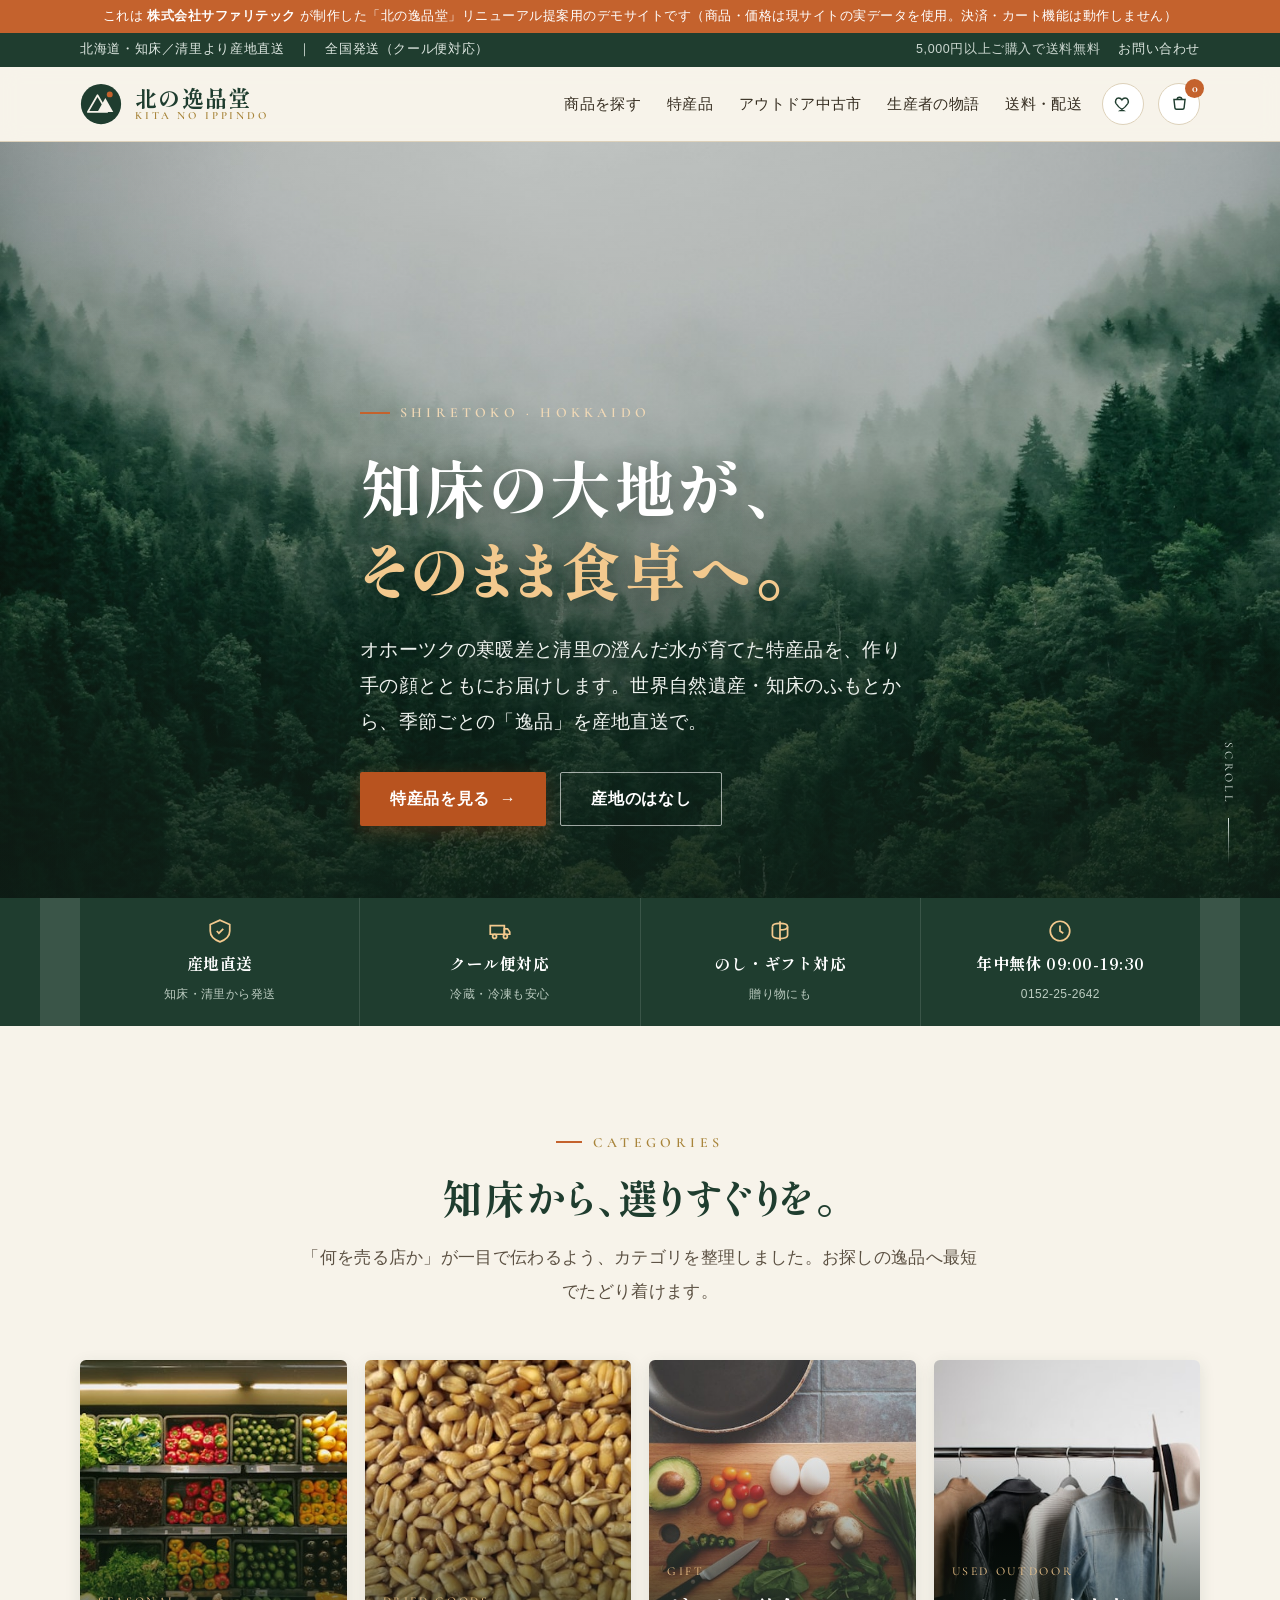
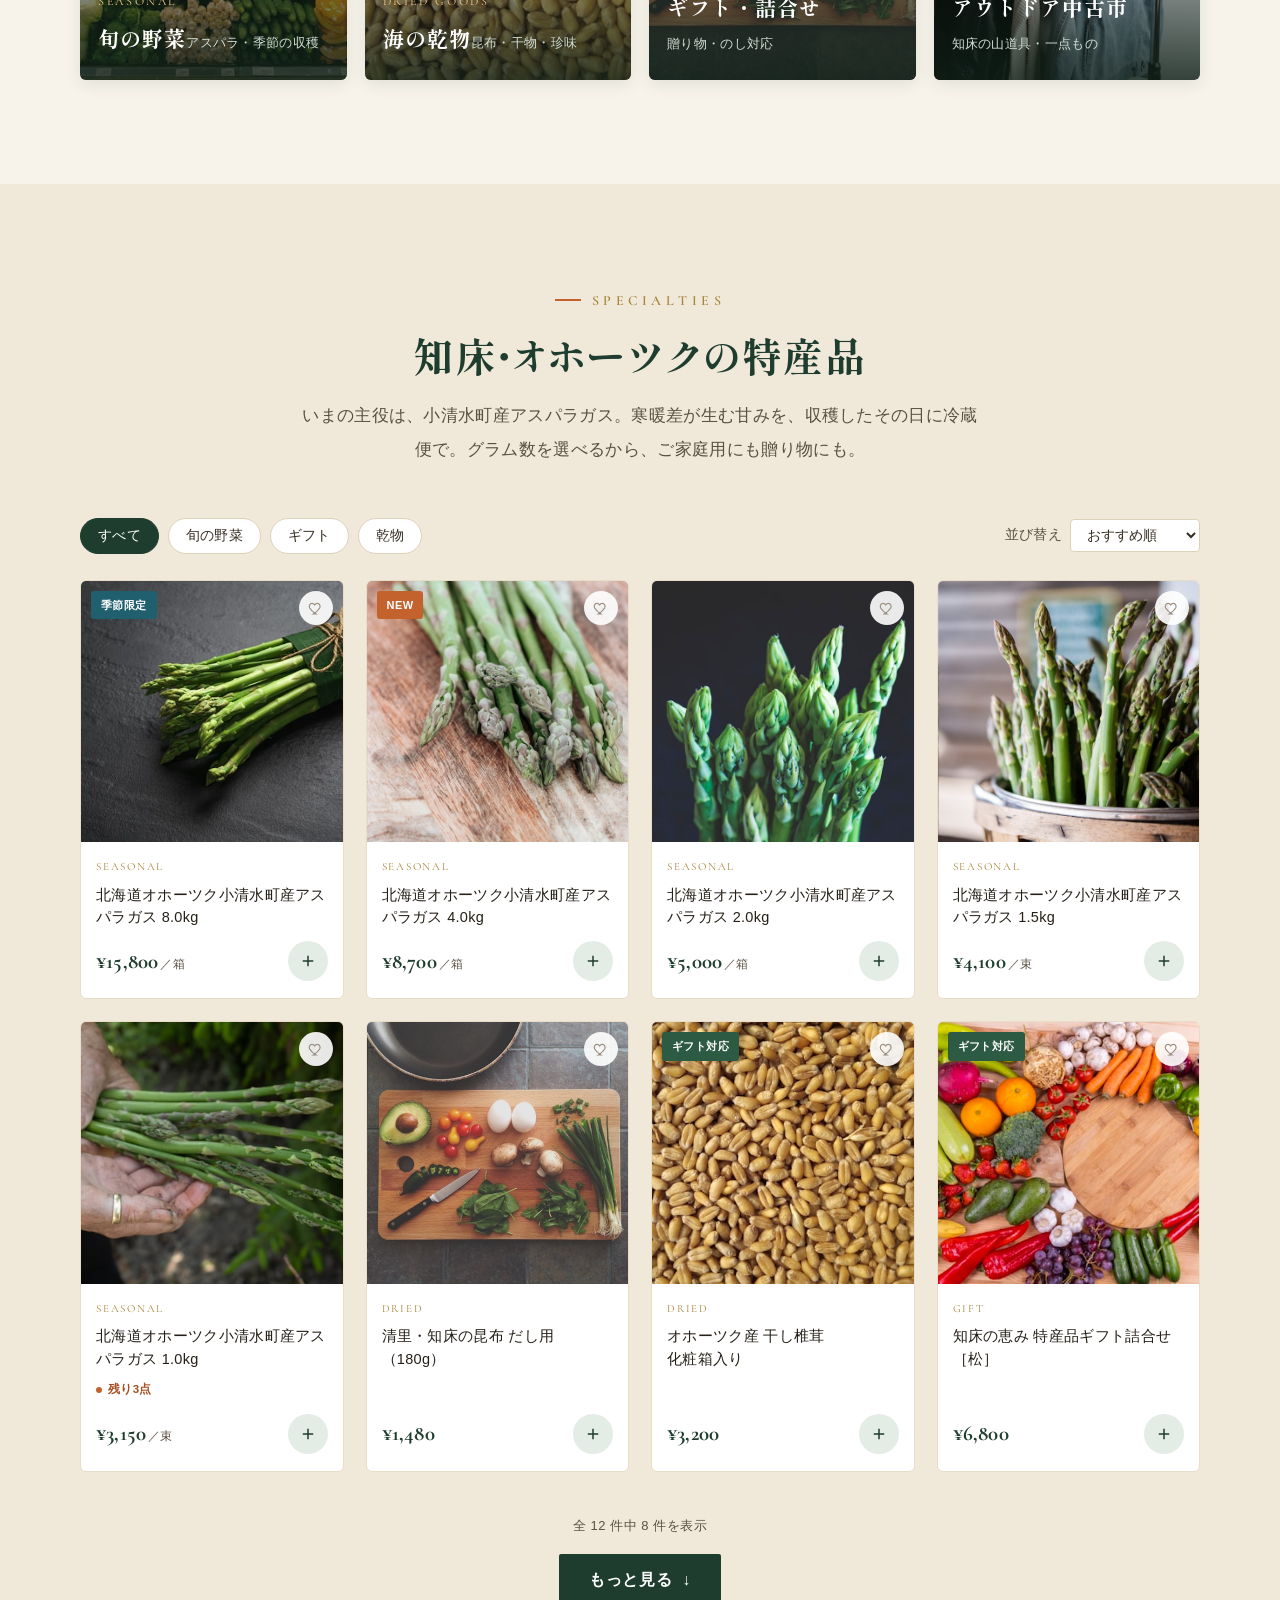
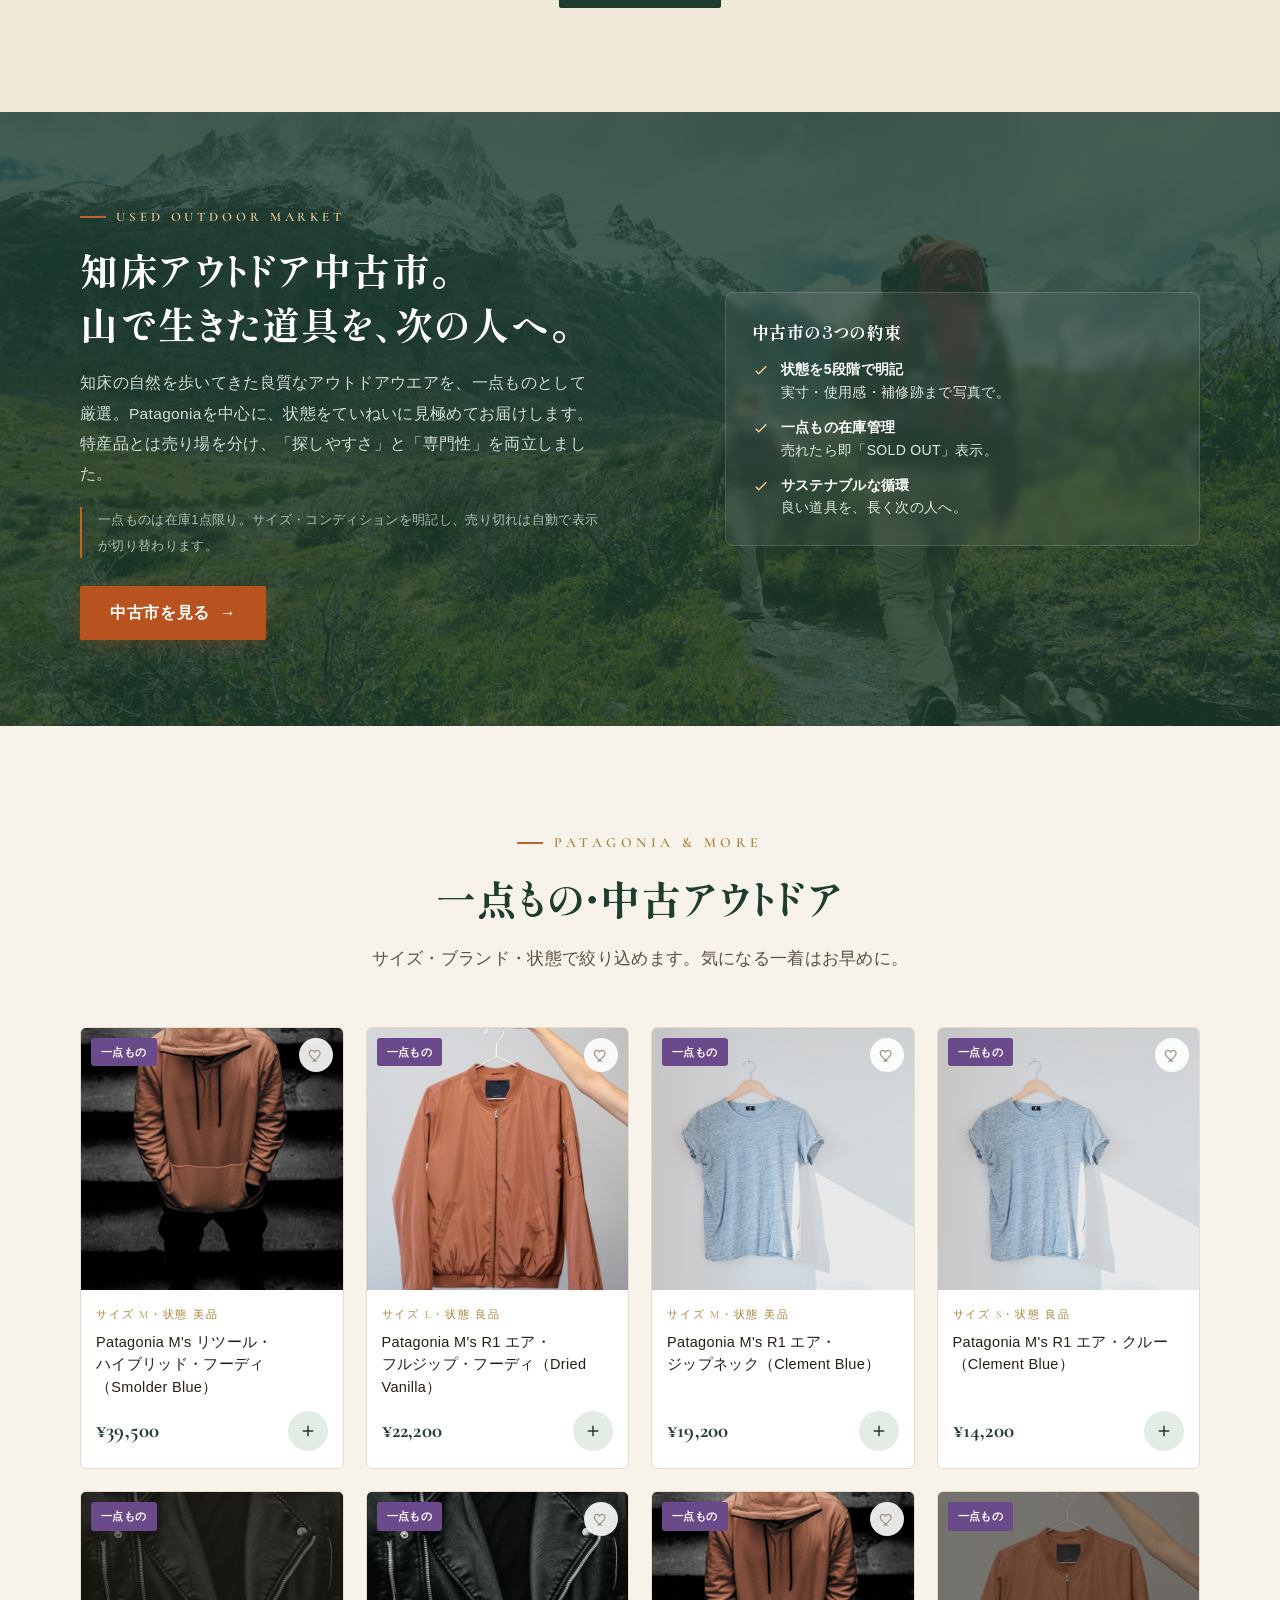
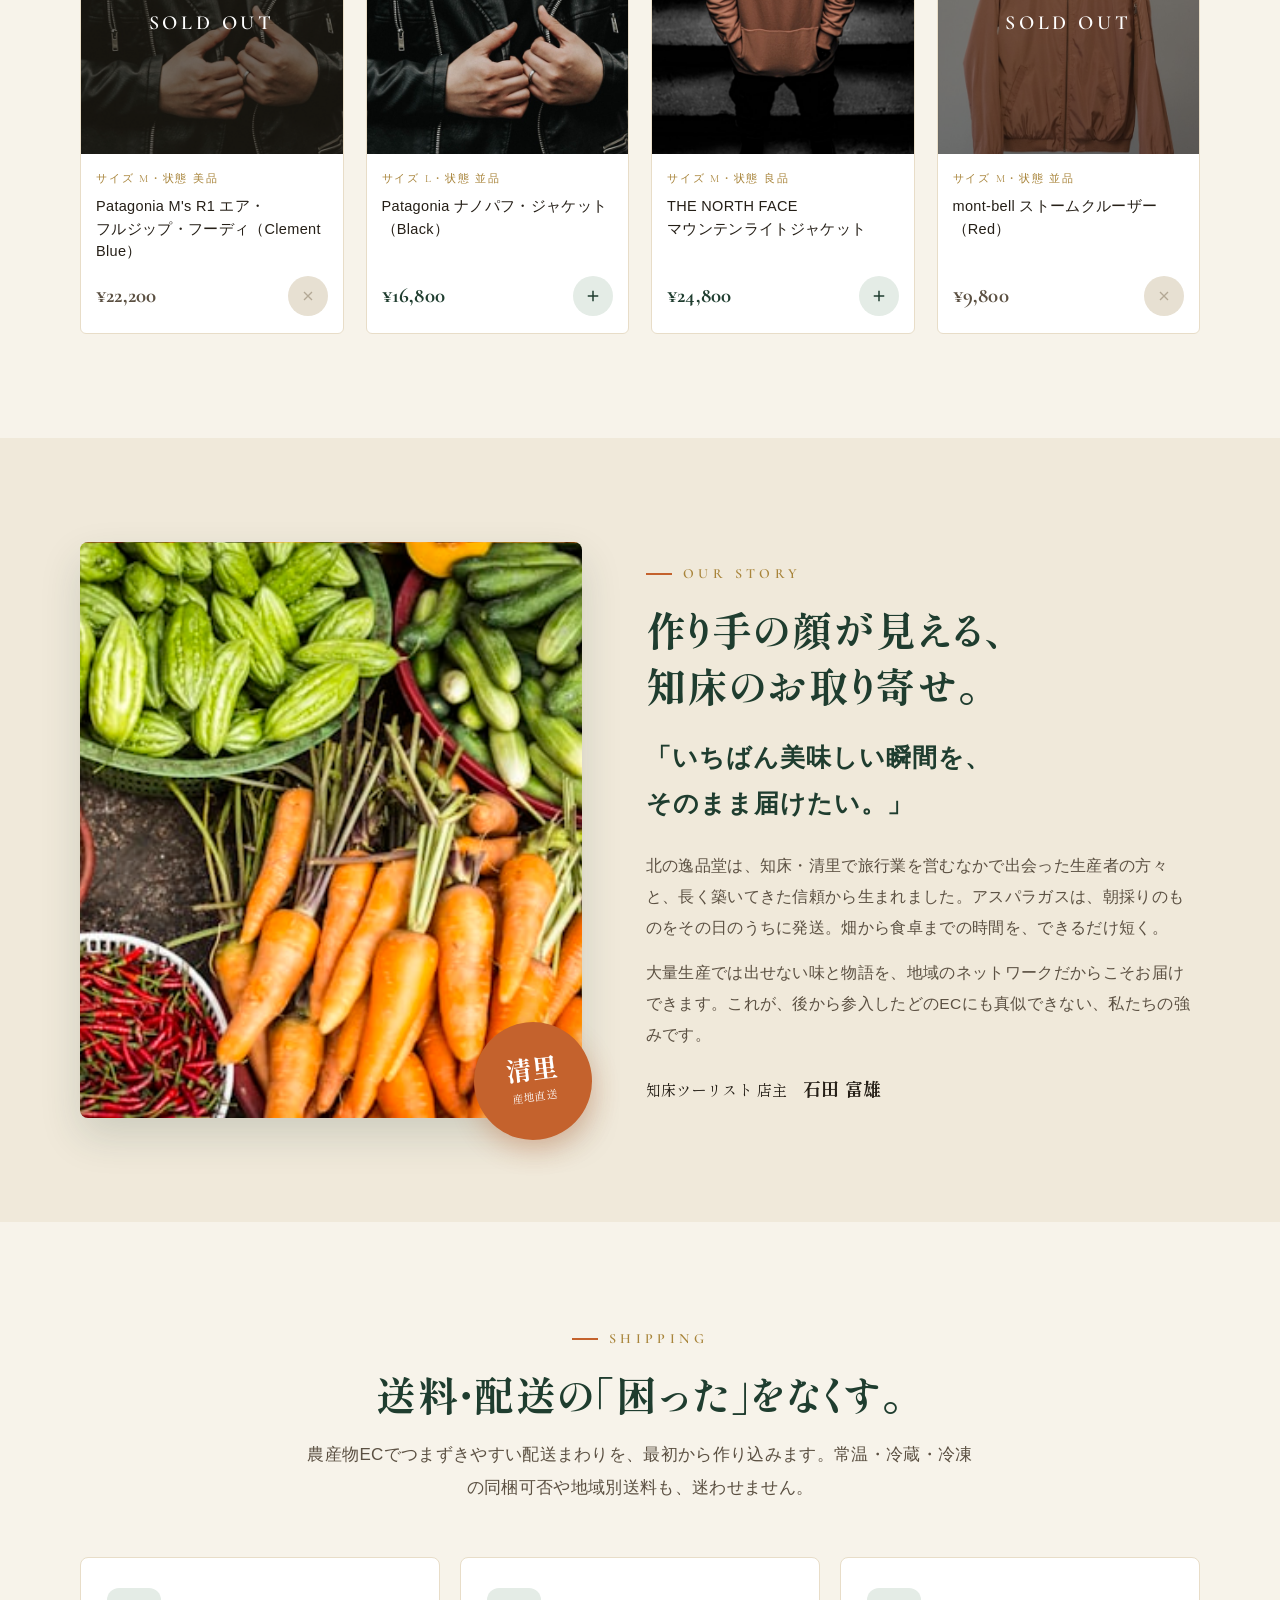
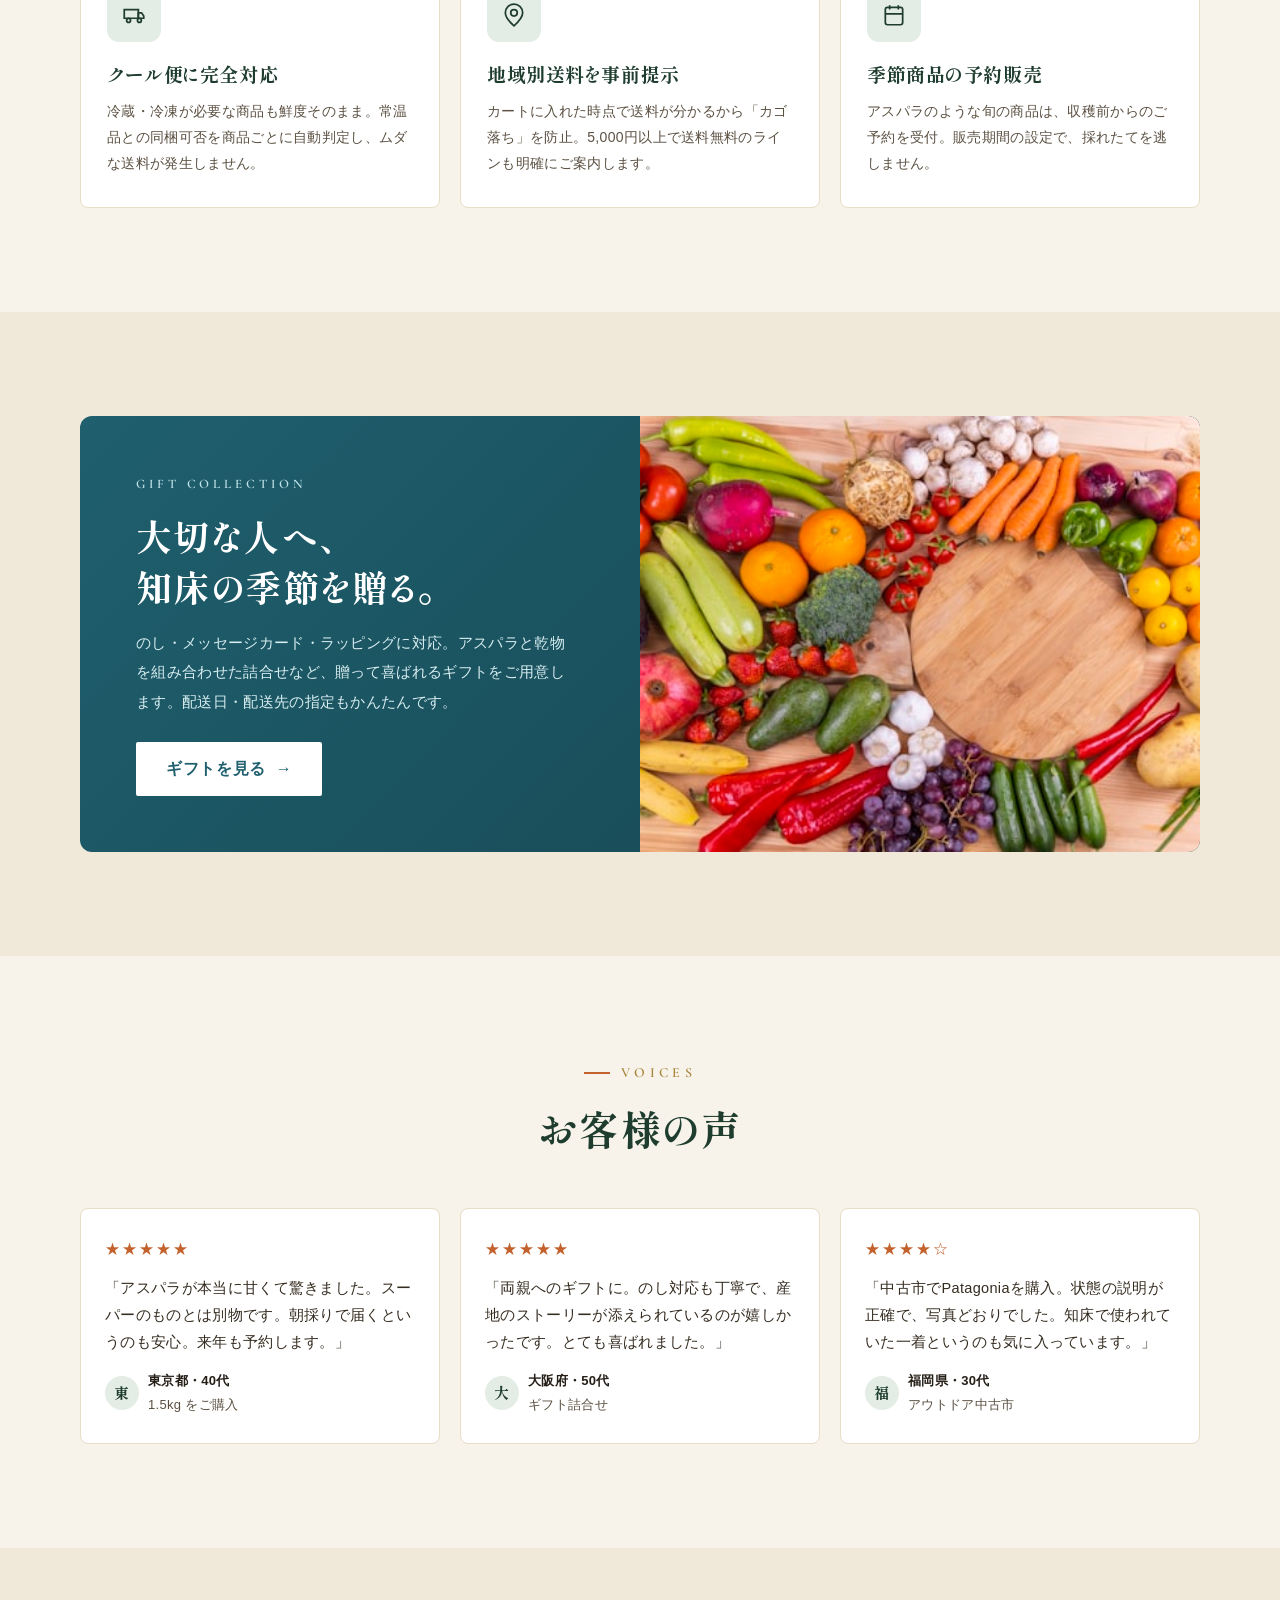
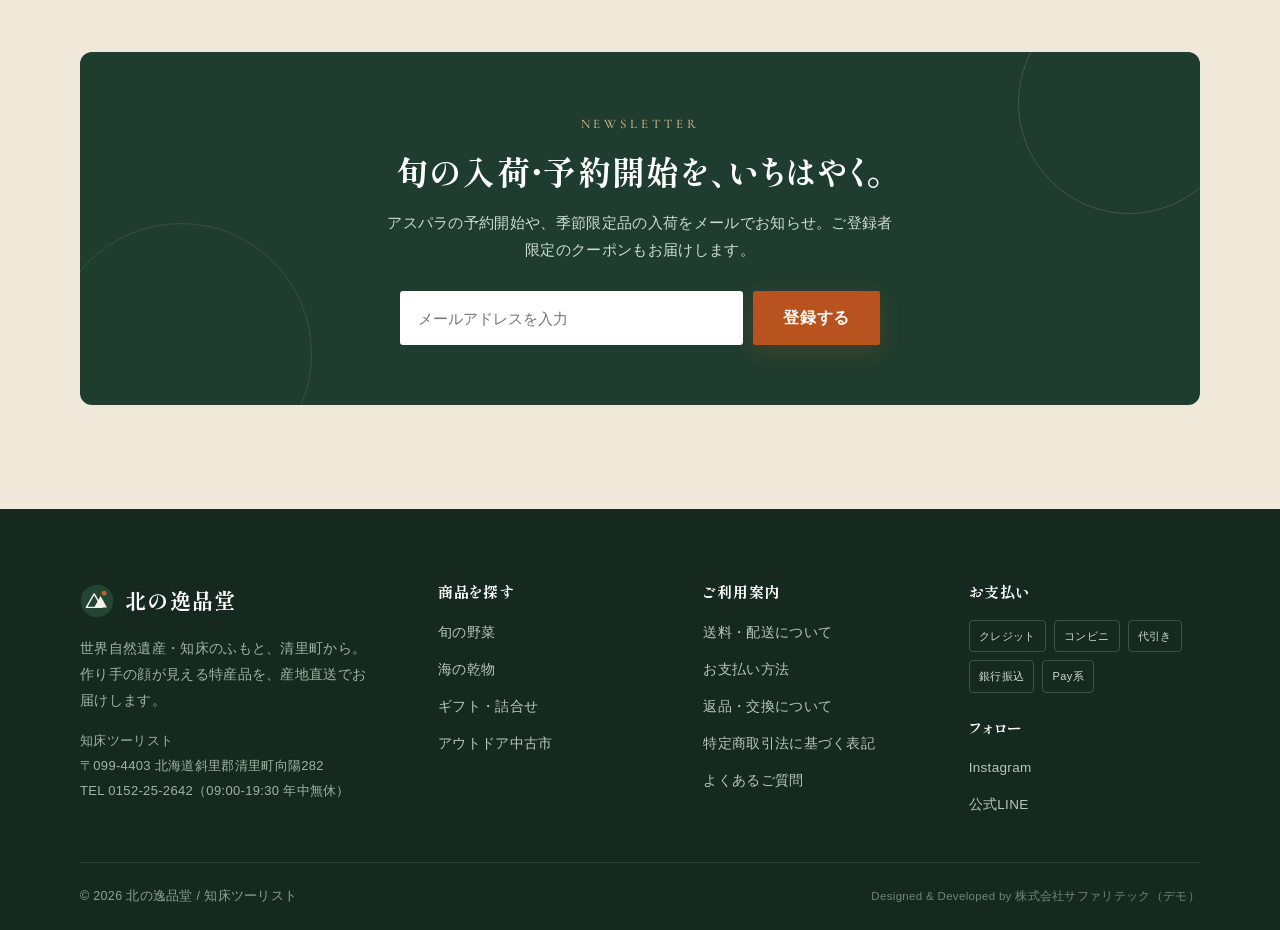
==== index.html @ a3fba742 "アスパラ商品画像を実物の新鮮アスパラ写真に差し替え 代替の葉物/ブロッコリー画像を実アスパラ写真6点に更新。提案デックのソース(proposal/)はリポジトリ対象外に。  Co-Authored-B" ====
<!DOCTYPE html>
<html lang="ja">
<head>
<script>document.documentElement.className+=' js';</script>
<meta charset="UTF-8" />
<meta name="viewport" content="width=device-width, initial-scale=1.0" />
<title>北の逸品堂｜知床・清里の特産品お取り寄せ｜知床ツーリスト</title>
<meta name="description" content="北海道・知床、オホーツクの大地が育てた特産品をお届けする「北の逸品堂」。小清水町産アスパラガス、地場の農産物・乾物を産地直送。作り手の顔が見える、知床からのお取り寄せ。" />
<meta name="robots" content="noindex,nofollow" />
<link rel="icon" href="data:image/svg+xml,<svg xmlns='http://www.w3.org/2000/svg' viewBox='0 0 32 32'><rect width='32' height='32' fill='%23f7f3ea'/><path d='M6 22 L13 9 L20 22 Z' fill='none' stroke='%231f3d2f' stroke-width='1.8' stroke-linejoin='round'/><path d='M13 22 L19 11 L25 22 Z' fill='%231f3d2f'/><circle cx='23' cy='8' r='2.4' fill='%23c4622d'/></svg>" />
<meta property="og:type" content="website" />
<meta property="og:title" content="北の逸品堂｜知床・清里の特産品お取り寄せ" />
<meta property="og:description" content="オホーツクの大地が育てた特産品を、知床から産地直送。" />
<meta property="og:locale" content="ja_JP" />
<link rel="preconnect" href="https://fonts.googleapis.com" />
<link rel="preconnect" href="https://fonts.gstatic.com" crossorigin />
<link href="https://fonts.googleapis.com/css2?family=Shippori+Mincho+B1:wght@500;600;700;800&family=Zen+Kaku+Gothic+New:wght@400;500;700&family=Cormorant:ital,wght@0,500;0,600;1,500&display=swap" rel="stylesheet" />
<style>
  :root{
    /* 紙・生成りベース */
    --paper:#F7F3EA; --paper-2:#F0E9DA; --paper-3:#E5DAC4;
    /* 知床の森 — 主役色 */
    --forest:#1F3D2F; --forest-2:#2D5A43; --forest-soft:#e4ece6; --forest-deep:#16302457;
    /* オホーツクの藍 — 寒色アクセント */
    --ocean:#1f5f6e; --ocean-soft:#e1eef0;
    /* 実りの暖色 — アクション色 */
    --autumn:#c4622d; --autumn-deep:#a64f20; --autumn-soft:#f7e9df;
    /* CTA（白文字でコントラスト確保） */
    --cta:#b8531f; --cta-h:#9d4419;
    /* ink */
    --ink:#251f17; --ink-2:#352c20; --ink-soft:#5b5042;
    --gold:#a8843a; --line:#ddd1ba; --line-soft:#e8ddc8;
    --white:#ffffff;
    --mincho:"Shippori Mincho B1", serif;
    --gothic:"Zen Kaku Gothic New", "Noto Sans JP", sans-serif;
    --eng:"Cormorant", serif;
    --maxw:1200px;
    --ease:cubic-bezier(.16,1,.3,1);
  }
  *{box-sizing:border-box;margin:0;padding:0;}
  html{scroll-behavior:smooth;scroll-padding-top:118px;}
  body{
    font-family:var(--gothic); color:var(--ink-2); background:var(--paper);
    font-size:16px; line-height:1.85; font-weight:400; letter-spacing:.02em;
    -webkit-font-smoothing:antialiased; text-rendering:optimizeLegibility;
    overflow-x:hidden;
  }
  h1,h2,h3,h4,.mincho{font-feature-settings:"palt" 1;}
  h1,h2,h3,h4{word-break:keep-all;overflow-wrap:anywhere;line-height:1.5;font-weight:700;}
  img{max-width:100%;display:block;}
  a{color:inherit;text-decoration:none;}
  button{font-family:inherit;}
  ::selection{background:var(--forest);color:var(--paper);}
  .wrap{max-width:var(--maxw);margin:0 auto;padding:0 clamp(18px,5vw,40px);}
  .mincho{font-family:var(--mincho);}
  .num,.eng{font-family:var(--eng);font-variant-numeric:tabular-nums;}
  :focus-visible{outline:3px solid var(--autumn);outline-offset:3px;border-radius:2px;}
  .skip{position:absolute;left:-9999px;top:0;background:var(--forest);color:#fff;padding:13px 20px;z-index:400;font-size:15px;}
  .skip:focus{left:0;top:0;}

  /* ---------- セクション見出し ---------- */
  .sec-tag{font-family:var(--eng);font-size:14px;letter-spacing:.32em;color:var(--gold);font-weight:600;text-transform:uppercase;display:inline-flex;align-items:center;gap:11px;margin-bottom:14px;}
  .sec-tag::before{content:"";width:26px;height:2px;background:var(--autumn);display:inline-block;}
  .sec-title{font-family:var(--mincho);font-size:clamp(26px,4.2vw,40px);color:var(--forest);letter-spacing:.04em;line-height:1.4;}
  .sec-lead{margin-top:16px;color:var(--ink-soft);font-size:clamp(15px,1.7vw,17px);max-width:680px;line-height:1.95;}

  /* reveal */
  .js .reveal{opacity:0;transform:translateY(20px);transition:opacity .8s var(--ease),transform .8s var(--ease);}
  .reveal.in{opacity:1;transform:none;}
  .js .reveal[data-d="1"]{transition-delay:.08s;}
  .js .reveal[data-d="2"]{transition-delay:.16s;}
  .js .reveal[data-d="3"]{transition-delay:.24s;}

  /* ---------- ボタン ---------- */
  .btn{display:inline-flex;align-items:center;justify-content:center;gap:10px;font-size:16px;letter-spacing:.04em;font-weight:700;min-height:54px;padding:14px 30px;border-radius:2px;border:0;cursor:pointer;line-height:1.4;transition:background .25s var(--ease),transform .25s var(--ease),box-shadow .25s var(--ease),color .25s var(--ease),border-color .25s;}
  .btn .arw{transition:transform .3s var(--ease);}
  .btn:hover .arw{transform:translateX(4px);}
  .btn-cta{background:var(--cta);color:#fff;box-shadow:0 6px 20px rgba(184,83,31,.26);}
  .btn-cta:hover{background:var(--cta-h);transform:translateY(-2px);box-shadow:0 10px 26px rgba(184,83,31,.32);}
  .btn-forest{background:var(--forest);color:#fff;}
  .btn-forest:hover{background:var(--forest-2);transform:translateY(-2px);}
  .btn-ghost{background:transparent;color:var(--forest);border:1.5px solid var(--forest);}
  .btn-ghost:hover{background:var(--forest);color:#fff;}

  /* ============ ヘッダー ============ */
  .topbar{background:var(--forest);color:#dfe8e2;font-size:12.5px;letter-spacing:.05em;}
  .topbar .wrap{display:flex;justify-content:space-between;align-items:center;min-height:34px;gap:16px;}
  .topbar a{color:#dfe8e2;}
  .topbar .tb-r{display:flex;gap:18px;}
  .topbar .tb-r span{opacity:.9;}
  @media(max-width:700px){.topbar .tb-l{display:none;} .topbar .wrap{justify-content:center;}}

  header.site{position:sticky;top:0;z-index:200;background:rgba(247,243,234,.92);backdrop-filter:blur(10px);border-bottom:1px solid var(--line);}
  .hd{display:flex;align-items:center;gap:20px;min-height:74px;}
  .brand{display:flex;align-items:center;gap:13px;margin-right:auto;}
  .brand .logo{width:42px;height:42px;flex:none;}
  .brand .bn{font-family:var(--mincho);font-weight:800;font-size:22px;color:var(--forest);letter-spacing:.06em;line-height:1.15;}
  .brand .bs{display:block;font-family:var(--eng);font-size:11px;letter-spacing:.26em;color:var(--gold);text-transform:uppercase;font-weight:600;}
  .nav{display:flex;gap:26px;align-items:center;}
  .nav a{font-size:15px;font-weight:500;color:var(--ink-2);position:relative;padding:4px 0;}
  .nav a::after{content:"";position:absolute;left:0;bottom:-2px;width:0;height:2px;background:var(--autumn);transition:width .3s var(--ease);}
  .nav a:hover::after{width:100%;}
  .hd-act{display:flex;align-items:center;gap:14px;}
  .ico-btn{width:42px;height:42px;display:inline-flex;align-items:center;justify-content:center;border-radius:50%;border:1px solid var(--line);background:var(--white);position:relative;cursor:pointer;color:var(--forest);transition:.2s;}
  .ico-btn:hover{border-color:var(--forest);background:var(--forest-soft);}
  .ico-btn .cart-n{position:absolute;top:-5px;right:-5px;background:var(--autumn);color:#fff;font-family:var(--eng);font-weight:700;font-size:12px;min-width:19px;height:19px;border-radius:10px;display:flex;align-items:center;justify-content:center;padding:0 4px;}
  .burger{display:none;width:42px;height:42px;border:1px solid var(--line);background:var(--white);border-radius:8px;cursor:pointer;flex-direction:column;gap:5px;align-items:center;justify-content:center;color:var(--forest);}
  .burger span{width:20px;height:2px;background:currentColor;}
  @media(max-width:920px){.nav{display:none;} .burger{display:flex;}}

  /* ============ ヒーロー ============ */
  .hero{position:relative;min-height:clamp(560px,84vh,760px);display:flex;align-items:flex-end;color:#fff;overflow:hidden;}
  .hero .bg{position:absolute;inset:0;background:linear-gradient(180deg,rgba(16,32,24,.25) 0%,rgba(16,32,24,.20) 40%,rgba(16,32,24,.78) 100%),url('assets/img/hero-forest.jpg') center 30%/cover no-repeat;background-color:#1a3327;}
  .hero .bg::after{content:"";position:absolute;inset:0;background:radial-gradient(120% 80% at 80% 10%, transparent 50%, rgba(16,32,24,.35) 100%);}
  .hero .wrap{position:relative;padding-bottom:clamp(48px,8vh,90px);padding-top:90px;}
  .hero .eyebrow{display:inline-flex;align-items:center;gap:10px;font-family:var(--eng);font-size:14px;letter-spacing:.3em;text-transform:uppercase;color:#f1d9b6;font-weight:600;margin-bottom:20px;}
  .hero .eyebrow::before{content:"";width:30px;height:2px;background:var(--autumn);}
  .hero h1{font-family:var(--mincho);font-weight:800;font-size:clamp(32px,6vw,62px);line-height:1.32;letter-spacing:.04em;text-shadow:0 2px 24px rgba(0,0,0,.35);}
  .hero h1 em{font-style:normal;color:#f3c98e;}
  .hero p.lead{margin-top:22px;max-width:560px;font-size:clamp(15px,1.9vw,18.5px);line-height:1.95;color:#eef2ee;text-shadow:0 1px 10px rgba(0,0,0,.4);}
  .hero .cta-row{margin-top:32px;display:flex;gap:14px;flex-wrap:wrap;}
  .hero .scroll-hint{position:absolute;right:clamp(18px,5vw,40px);bottom:34px;writing-mode:vertical-rl;font-family:var(--eng);font-size:12px;letter-spacing:.28em;color:#dfe8e2;display:flex;align-items:center;gap:14px;}
  .hero .scroll-hint::after{content:"";width:1px;height:46px;background:linear-gradient(#dfe8e2,transparent);}
  @media(max-width:700px){.hero .scroll-hint{display:none;}}

  /* 信頼バッジ帯 */
  .trust{background:var(--forest);color:#e7efe9;}
  .trust .wrap{display:grid;grid-template-columns:repeat(4,1fr);gap:1px;background:rgba(255,255,255,.12);}
  .trust .ti{background:var(--forest);padding:20px 18px;text-align:center;display:flex;flex-direction:column;gap:5px;align-items:center;}
  .trust .ti svg{color:#f3c98e;}
  .trust .ti b{font-family:var(--mincho);font-size:16px;color:#fff;font-weight:700;letter-spacing:.03em;}
  .trust .ti span{font-size:12px;color:#bcccc1;letter-spacing:.03em;}
  @media(max-width:760px){.trust .wrap{grid-template-columns:repeat(2,1fr);} }

  /* ============ カテゴリ導線 ============ */
  .section{padding:clamp(56px,9vw,104px) 0;}
  .section.tint{background:var(--paper-2);}
  .sec-head{text-align:center;margin-bottom:clamp(34px,5vw,52px);display:flex;flex-direction:column;align-items:center;}
  .sec-head .sec-lead{text-align:center;margin-left:auto;margin-right:auto;}

  .cat-grid{display:grid;grid-template-columns:repeat(4,1fr);gap:18px;}
  .cat{position:relative;border-radius:6px;overflow:hidden;aspect-ratio:3/3.6;display:flex;align-items:flex-end;color:#fff;box-shadow:0 4px 16px rgba(31,61,47,.10);transition:transform .4s var(--ease),box-shadow .4s var(--ease);}
  .cat:hover{transform:translateY(-5px);box-shadow:0 16px 34px rgba(31,61,47,.20);}
  .cat .ci{position:absolute;inset:0;background-size:cover;background-position:center;background-color:var(--forest-2);transition:transform .6s var(--ease);}
  .cat:hover .ci{transform:scale(1.06);}
  .cat::after{content:"";position:absolute;inset:0;background:linear-gradient(180deg,transparent 30%,rgba(16,32,24,.82) 100%);}
  .cat .cc{position:relative;padding:20px 18px 22px;z-index:2;width:100%;}
  .cat .cc .jp{font-family:var(--mincho);font-size:21px;font-weight:700;letter-spacing:.05em;}
  .cat .cc .en{font-family:var(--eng);font-size:12px;letter-spacing:.22em;text-transform:uppercase;color:#f3c98e;display:block;margin-bottom:6px;}
  .cat .cc .n{font-size:12.5px;color:#cfdcd3;margin-top:6px;display:inline-flex;align-items:center;gap:6px;}
  @media(max-width:920px){.cat-grid{grid-template-columns:repeat(2,1fr);} }

  /* ============ 商品グリッド ============ */
  .toolbar{display:flex;justify-content:space-between;align-items:center;gap:16px;flex-wrap:wrap;margin-bottom:26px;}
  .chips{display:flex;gap:9px;flex-wrap:wrap;}
  .chip{font-size:13.5px;font-weight:500;padding:8px 17px;border-radius:30px;border:1px solid var(--line);background:var(--white);color:var(--ink-2);cursor:pointer;transition:.2s;letter-spacing:.02em;}
  .chip:hover{border-color:var(--forest);}
  .chip.on{background:var(--forest);color:#fff;border-color:var(--forest);}
  .sortbox{font-size:13.5px;color:var(--ink-soft);display:flex;align-items:center;gap:8px;}
  .sortbox select{font-family:inherit;font-size:13.5px;padding:7px 12px;border:1px solid var(--line);border-radius:4px;background:var(--white);color:var(--ink-2);}

  .pgrid{display:grid;grid-template-columns:repeat(4,1fr);gap:22px;}
  @media(max-width:980px){.pgrid{grid-template-columns:repeat(3,1fr);} }
  @media(max-width:680px){.pgrid{grid-template-columns:repeat(2,1fr);gap:14px;} }

  .card{background:var(--white);border:1px solid var(--line-soft);border-radius:6px;overflow:hidden;display:flex;flex-direction:column;transition:transform .35s var(--ease),box-shadow .35s var(--ease),border-color .35s;position:relative;}
  .card:hover{transform:translateY(-5px);box-shadow:0 14px 30px rgba(31,61,47,.14);border-color:var(--line);}
  .card .ph{position:relative;aspect-ratio:1/1;overflow:hidden;background:var(--paper-2);}
  .card .ph .pi{position:absolute;inset:0;background-size:cover;background-position:center;background-color:var(--forest-soft);transition:transform .6s var(--ease);}
  .card:hover .ph .pi{transform:scale(1.07);}
  .card .badges{position:absolute;top:10px;left:10px;display:flex;flex-direction:column;gap:6px;z-index:3;}
  .badge{font-size:11px;font-weight:700;letter-spacing:.04em;padding:4px 10px;border-radius:3px;color:#fff;backdrop-filter:blur(2px);}
  .badge.new{background:var(--autumn);}
  .badge.season{background:var(--ocean);}
  .badge.gift{background:var(--forest-2);}
  .badge.one{background:#6a4a8a;}
  .card .fav{position:absolute;top:10px;right:10px;width:34px;height:34px;border-radius:50%;background:rgba(255,255,255,.9);border:0;display:flex;align-items:center;justify-content:center;cursor:pointer;color:#9a8f80;z-index:3;transition:.2s;}
  .card .fav:hover{color:var(--autumn);transform:scale(1.1);}
  .card .body{padding:15px 15px 17px;display:flex;flex-direction:column;flex:1;}
  .card .ct{font-family:var(--eng);font-size:11px;letter-spacing:.16em;text-transform:uppercase;color:var(--gold);margin-bottom:6px;}
  .card h3{font-size:14.5px;font-weight:500;line-height:1.55;color:var(--ink);margin-bottom:auto;min-height:44px;}
  .card .meta{display:flex;align-items:flex-end;justify-content:space-between;gap:8px;margin-top:13px;}
  .card .price{font-family:var(--eng);font-weight:700;font-size:21px;color:var(--forest);letter-spacing:.01em;}
  .card .price small{font-family:var(--gothic);font-size:11.5px;color:var(--ink-soft);font-weight:400;margin-left:2px;}
  .card .add{width:40px;height:40px;border-radius:50%;background:var(--forest-soft);border:0;color:var(--forest);display:flex;align-items:center;justify-content:center;cursor:pointer;transition:.22s;flex:none;}
  .card .add:hover{background:var(--forest);color:#fff;transform:rotate(90deg);}
  .card.sold .ph::after{content:"SOLD OUT";position:absolute;inset:0;background:rgba(37,31,23,.55);color:#fff;font-family:var(--eng);font-size:20px;letter-spacing:.18em;font-weight:600;display:flex;align-items:center;justify-content:center;z-index:2;}
  .card.sold .add{background:#e7e0d2;color:#b3a895;cursor:not-allowed;}
  .card.sold .add:hover{transform:none;}
  .card.sold .price{color:var(--ink-soft);}
  .card .stockline{font-size:11.5px;color:var(--autumn-deep);margin-top:9px;display:flex;align-items:center;gap:6px;font-weight:600;}
  .card .stockline i{width:6px;height:6px;border-radius:50%;background:var(--autumn);display:inline-block;animation:pulse 1.8s infinite;}
  @keyframes pulse{0%,100%{opacity:1;}50%{opacity:.3;}}
  .more-row{text-align:center;margin-top:42px;}
  .more-row .count{display:block;font-size:13px;color:var(--ink-soft);margin-bottom:16px;letter-spacing:.04em;}

  /* ============ 帯（中古アウトドア区画） ============ */
  .split{background:var(--forest);color:#eef2ee;position:relative;overflow:hidden;}
  .split::before{content:"";position:absolute;inset:0;background:url('assets/img/split-bg.jpg') center/cover;opacity:.18;}
  .split .wrap{position:relative;display:grid;grid-template-columns:1.1fr .9fr;gap:clamp(30px,5vw,64px);align-items:center;padding:clamp(52px,8vw,86px) clamp(18px,5vw,40px);}
  .split .lab{font-family:var(--eng);font-size:13px;letter-spacing:.3em;text-transform:uppercase;color:#f3c98e;font-weight:600;margin-bottom:14px;display:inline-flex;align-items:center;gap:10px;}
  .split .lab::before{content:"";width:26px;height:2px;background:var(--autumn);}
  .split h2{font-family:var(--mincho);font-size:clamp(24px,3.6vw,38px);color:#fff;line-height:1.42;letter-spacing:.04em;}
  .split p{margin-top:18px;color:#d3ded6;line-height:1.95;font-size:15.5px;max-width:520px;}
  .split .note{margin-top:18px;font-size:13px;color:#aebfb4;padding-left:16px;border-left:2px solid var(--autumn);}
  .split .sbtn{margin-top:28px;display:flex;gap:13px;flex-wrap:wrap;}
  .split .panel{background:rgba(255,255,255,.06);border:1px solid rgba(255,255,255,.14);border-radius:8px;padding:26px;backdrop-filter:blur(4px);}
  .split .panel h4{font-family:var(--mincho);font-size:17px;color:#fff;margin-bottom:14px;letter-spacing:.04em;}
  .split .panel ul{list-style:none;display:flex;flex-direction:column;gap:13px;}
  .split .panel li{display:flex;gap:11px;font-size:14px;color:#e1eae3;line-height:1.6;}
  .split .panel li svg{color:#f3c98e;flex:none;margin-top:3px;}
  @media(max-width:860px){.split .wrap{grid-template-columns:1fr;} }

  /* ============ 生産者ストーリー ============ */
  .story .wrap{display:grid;grid-template-columns:.95fr 1.05fr;gap:clamp(30px,5vw,64px);align-items:center;}
  .story .imgwrap{position:relative;}
  .story .imgwrap .main{border-radius:8px;overflow:hidden;aspect-ratio:4/4.6;background:var(--paper-3);box-shadow:0 18px 40px rgba(31,61,47,.16);}
  .story .imgwrap .main .pi{width:100%;height:100%;background:url('assets/img/veg-dark.jpg') center/cover;}
  .story .imgwrap .stamp{position:absolute;bottom:-22px;right:-10px;background:var(--autumn);color:#fff;border-radius:50%;width:118px;height:118px;display:flex;flex-direction:column;align-items:center;justify-content:center;text-align:center;font-family:var(--mincho);box-shadow:0 10px 26px rgba(184,83,31,.3);transform:rotate(-7deg);}
  .story .imgwrap .stamp b{font-size:26px;line-height:1;}
  .story .imgwrap .stamp span{font-size:11px;letter-spacing:.05em;margin-top:5px;}
  .story blockquote{font-family:var(--mincho);font-size:clamp(19px,2.4vw,25px);color:var(--forest);line-height:1.85;letter-spacing:.04em;margin:22px 0;font-weight:600;}
  .story p{color:var(--ink-soft);line-height:2;font-size:15.5px;margin-bottom:14px;}
  .story .sig{margin-top:22px;font-family:var(--mincho);font-size:15px;color:var(--ink);}
  .story .sig b{font-size:18px;}
  @media(max-width:860px){.story .wrap{grid-template-columns:1fr;} .story .imgwrap{max-width:440px;margin:0 auto;} }

  /* ============ 安心の配送 ============ */
  .ship-grid{display:grid;grid-template-columns:repeat(3,1fr);gap:20px;}
  .scard{background:var(--white);border:1px solid var(--line-soft);border-radius:8px;padding:30px 26px;transition:.3s;}
  .scard:hover{transform:translateY(-4px);box-shadow:0 12px 28px rgba(31,61,47,.10);}
  .scard .ic{width:54px;height:54px;border-radius:12px;background:var(--forest-soft);color:var(--forest);display:flex;align-items:center;justify-content:center;margin-bottom:18px;}
  .scard h3{font-family:var(--mincho);font-size:19px;color:var(--forest);margin-bottom:11px;letter-spacing:.03em;}
  .scard p{font-size:14px;color:var(--ink-soft);line-height:1.85;}
  @media(max-width:820px){.ship-grid{grid-template-columns:1fr;} }

  /* ============ ギフト/特集 ============ */
  .feature{background:linear-gradient(135deg,var(--ocean) 0%,#16454f 100%);color:#fff;border-radius:12px;overflow:hidden;display:grid;grid-template-columns:1fr 1fr;}
  .feature .fc{padding:clamp(34px,5vw,56px);display:flex;flex-direction:column;justify-content:center;}
  .feature .lab{font-family:var(--eng);font-size:13px;letter-spacing:.3em;text-transform:uppercase;color:#bfe3e8;font-weight:600;margin-bottom:14px;}
  .feature h2{font-family:var(--mincho);font-size:clamp(24px,3.4vw,36px);line-height:1.42;letter-spacing:.04em;}
  .feature p{margin-top:16px;color:#d8eef1;line-height:1.95;font-size:15px;max-width:440px;}
  .feature .fbtn{margin-top:26px;}
  .feature .fimg{background:url('assets/img/abundance.jpg') center/cover;min-height:280px;}
  @media(max-width:760px){.feature{grid-template-columns:1fr;} .feature .fimg{order:-1;min-height:220px;} }

  /* ============ レビュー ============ */
  .rev-grid{display:grid;grid-template-columns:repeat(3,1fr);gap:20px;}
  .rev{background:var(--white);border:1px solid var(--line-soft);border-radius:8px;padding:26px 24px;display:flex;flex-direction:column;gap:13px;}
  .rev .stars{color:var(--autumn);letter-spacing:2px;font-size:15px;}
  .rev p{font-size:14.5px;color:var(--ink-2);line-height:1.85;flex:1;}
  .rev .who{font-size:13px;color:var(--ink-soft);display:flex;align-items:center;gap:9px;}
  .rev .who b{color:var(--ink);font-weight:700;}
  .rev .who .av{width:34px;height:34px;border-radius:50%;background:var(--forest-soft);color:var(--forest);display:flex;align-items:center;justify-content:center;font-family:var(--mincho);font-weight:700;font-size:15px;flex:none;}
  @media(max-width:820px){.rev-grid{grid-template-columns:1fr;} }

  /* ============ メルマガ ============ */
  .news{background:var(--forest);color:#fff;border-radius:12px;padding:clamp(38px,6vw,60px);text-align:center;position:relative;overflow:hidden;}
  .news::before{content:"";position:absolute;top:-60px;right:-40px;width:220px;height:220px;border:1px solid rgba(255,255,255,.14);border-radius:50%;}
  .news::after{content:"";position:absolute;bottom:-80px;left:-30px;width:260px;height:260px;border:1px solid rgba(255,255,255,.10);border-radius:50%;}
  .news .lab{font-family:var(--eng);letter-spacing:.3em;font-size:13px;color:#f3c98e;text-transform:uppercase;margin-bottom:12px;position:relative;}
  .news h2{font-family:var(--mincho);font-size:clamp(23px,3.2vw,33px);position:relative;letter-spacing:.04em;line-height:1.45;}
  .news p{margin-top:14px;color:#cfdcd3;max-width:520px;margin-left:auto;margin-right:auto;position:relative;font-size:14.5px;}
  .news form{margin-top:28px;display:flex;gap:10px;max-width:480px;margin-left:auto;margin-right:auto;position:relative;}
  .news input{flex:1;min-height:54px;border:0;border-radius:3px;padding:0 18px;font-family:inherit;font-size:15px;color:var(--ink);}
  @media(max-width:520px){.news form{flex-direction:column;} }

  /* ============ フッター ============ */
  footer{background:#16291f;color:#b8c7bd;padding:clamp(48px,7vw,72px) 0 0;font-size:14px;}
  .ft-top{display:grid;grid-template-columns:1.4fr 1fr 1fr 1fr;gap:34px;padding-bottom:44px;border-bottom:1px solid rgba(255,255,255,.10);}
  .ft-brand .bn{font-family:var(--mincho);font-size:21px;color:#fff;font-weight:800;letter-spacing:.06em;display:flex;align-items:center;gap:11px;}
  .ft-brand p{margin-top:16px;line-height:1.9;font-size:13.5px;color:#9fb3a5;max-width:300px;}
  .ft-brand .addr{margin-top:16px;font-size:13px;line-height:1.9;color:#9fb3a5;}
  .ft-col h4{font-family:var(--mincho);color:#fff;font-size:15px;margin-bottom:16px;letter-spacing:.05em;}
  .ft-col ul{list-style:none;display:flex;flex-direction:column;gap:11px;}
  .ft-col a{color:#b8c7bd;font-size:13.5px;transition:.2s;}
  .ft-col a:hover{color:#f3c98e;padding-left:3px;}
  .pay{display:flex;gap:8px;flex-wrap:wrap;margin-top:6px;}
  .pay span{font-size:11px;padding:5px 9px;border:1px solid rgba(255,255,255,.18);border-radius:4px;color:#cdd9d0;letter-spacing:.04em;}
  .ft-bot{display:flex;justify-content:space-between;align-items:center;gap:14px;padding:22px 0;flex-wrap:wrap;}
  .ft-bot .cp{font-size:12.5px;color:#8aa093;}
  .ft-bot .credit{font-size:11.5px;color:#6f8678;}
  @media(max-width:820px){.ft-top{grid-template-columns:1fr 1fr;gap:28px;} }
  @media(max-width:520px){.ft-top{grid-template-columns:1fr;} }

  /* ============ デモ表示バナー ============ */
  .demobar{background:var(--autumn);color:#fff;text-align:center;font-size:12.5px;padding:7px 14px;letter-spacing:.04em;line-height:1.5;}
  .demobar b{font-weight:700;}

  /* ============ カートトースト ============ */
  .toast{position:fixed;left:50%;bottom:28px;transform:translateX(-50%) translateY(120px);background:var(--forest);color:#fff;padding:15px 26px;border-radius:6px;box-shadow:0 12px 34px rgba(0,0,0,.28);font-size:14.5px;z-index:500;display:flex;align-items:center;gap:11px;opacity:0;transition:transform .45s var(--ease),opacity .45s;}
  .toast.show{transform:translateX(-50%) translateY(0);opacity:1;}
  .toast svg{color:#f3c98e;}

  /* ============ モバイルドロワー ============ */
  .drawer{position:fixed;inset:0;z-index:300;visibility:hidden;}
  .drawer .ov{position:absolute;inset:0;background:rgba(22,41,31,.5);opacity:0;transition:.3s;}
  .drawer .pn{position:absolute;top:0;right:0;height:100%;width:min(82vw,330px);background:var(--paper);transform:translateX(100%);transition:transform .35s var(--ease);padding:26px 24px;display:flex;flex-direction:column;gap:6px;overflow-y:auto;}
  .drawer.open{visibility:visible;}
  .drawer.open .ov{opacity:1;}
  .drawer.open .pn{transform:none;}
  .drawer .dh{display:flex;justify-content:space-between;align-items:center;margin-bottom:18px;}
  .drawer .dh .bn{font-family:var(--mincho);font-size:19px;color:var(--forest);font-weight:800;}
  .drawer .x{width:40px;height:40px;border:1px solid var(--line);background:#fff;border-radius:8px;cursor:pointer;font-size:20px;color:var(--forest);}
  .drawer nav a{padding:14px 8px;border-bottom:1px solid var(--line-soft);font-size:16px;font-weight:500;color:var(--ink-2);display:flex;justify-content:space-between;align-items:center;}
  .drawer nav a:hover{color:var(--forest);}
  .drawer .dcta{margin-top:20px;}
</style>
</head>
<body>
<a href="#main" class="skip">本文へスキップ</a>

<div class="demobar">これは <b>株式会社サファリテック</b> が制作した「北の逸品堂」リニューアル提案用のデモサイトです（商品・価格は現サイトの実データを使用。決済・カート機能は動作しません）</div>

<!-- TOPBAR -->
<div class="topbar">
  <div class="wrap">
    <div class="tb-l">北海道・知床／清里より産地直送　｜　全国発送（クール便対応）</div>
    <div class="tb-r">
      <span>5,000円以上ご購入で送料無料</span>
      <a href="#contact">お問い合わせ</a>
    </div>
  </div>
</div>

<!-- HEADER -->
<header class="site">
  <div class="wrap hd">
    <a href="#" class="brand" aria-label="北の逸品堂 トップへ">
      <svg class="logo" viewBox="0 0 48 48" fill="none" aria-hidden="true">
        <circle cx="24" cy="24" r="23" fill="#1F3D2F"/>
        <path d="M9 33 L20 14 L31 33 Z" fill="none" stroke="#F7F3EA" stroke-width="2" stroke-linejoin="round"/>
        <path d="M20 33 L29 17 L38 33 Z" fill="#F7F3EA"/>
        <circle cx="34" cy="13" r="3.4" fill="#C4622D"/>
      </svg>
      <span class="bn">北の逸品堂<span class="bs">Kita no Ippindo</span></span>
    </a>
    <nav class="nav" aria-label="メインメニュー">
      <a href="#categories">商品を探す</a>
      <a href="#products">特産品</a>
      <a href="#outdoor">アウトドア中古市</a>
      <a href="#story">生産者の物語</a>
      <a href="#shipping">送料・配送</a>
    </nav>
    <div class="hd-act">
      <button class="ico-btn" aria-label="お気に入り">
        <svg width="19" height="19" viewBox="0 0 24 24" fill="none" stroke="currentColor" stroke-width="1.8"><path d="M12 21s-7-4.5-9.5-9C1 9 2.5 5 6 5c2 0 3.2 1.2 4 2.4C10.8 6.2 12 5 14 5c3.5 0 5 4 3.5 7-2.5 4.5-9.5 9-9.5 9z"/></svg>
      </button>
      <button class="ico-btn" aria-label="カート" id="cartBtn">
        <svg width="19" height="19" viewBox="0 0 24 24" fill="none" stroke="currentColor" stroke-width="1.8"><path d="M5 7h14l-1.2 10.5a2 2 0 0 1-2 1.8H8.2a2 2 0 0 1-2-1.8L5 7z"/><path d="M9 7a3 3 0 0 1 6 0"/></svg>
        <span class="cart-n" id="cartN">0</span>
      </button>
      <button class="burger" id="burger" aria-label="メニューを開く"><span></span><span></span><span></span></button>
    </div>
  </div>
</header>

<!-- HERO -->
<section class="hero" id="main">
  <div class="bg"></div>
  <div class="wrap">
    <span class="eyebrow">Shiretoko · Hokkaido</span>
    <h1>知床の大地が、<br><em>そのまま食卓へ。</em></h1>
    <p class="lead">オホーツクの寒暖差と清里の澄んだ水が育てた特産品を、作り手の顔とともにお届けします。世界自然遺産・知床のふもとから、季節ごとの「逸品」を産地直送で。</p>
    <div class="cta-row">
      <a href="#products" class="btn btn-cta">特産品を見る <span class="arw">→</span></a>
      <a href="#story" class="btn btn-ghost" style="color:#fff;border-color:rgba(255,255,255,.6)">産地のはなし</a>
    </div>
  </div>
  <div class="scroll-hint">SCROLL</div>
</section>

<!-- TRUST -->
<div class="trust">
  <div class="wrap">
    <div class="ti">
      <svg width="26" height="26" viewBox="0 0 24 24" fill="none" stroke="currentColor" stroke-width="1.6"><path d="M12 2 3 6v6c0 5 3.5 8 9 10 5.5-2 9-5 9-10V6l-9-4z"/><path d="m9 12 2 2 4-4"/></svg>
      <b>産地直送</b><span>知床・清里から発送</span>
    </div>
    <div class="ti">
      <svg width="26" height="26" viewBox="0 0 24 24" fill="none" stroke="currentColor" stroke-width="1.6"><path d="M3 7h13v8H3z"/><path d="M16 10h3l2 3v2h-5z"/><circle cx="7" cy="17" r="1.8"/><circle cx="17" cy="17" r="1.8"/></svg>
      <b>クール便対応</b><span>冷蔵・冷凍も安心</span>
    </div>
    <div class="ti">
      <svg width="26" height="26" viewBox="0 0 24 24" fill="none" stroke="currentColor" stroke-width="1.6"><path d="M12 3v18"/><path d="M5 8c0-2 2-3 7-3s7 1 7 3-2 3-7 3"/><path d="M5 8v8c0 2 2 3 7 3s7-1 7-3V8"/></svg>
      <b>のし・ギフト対応</b><span>贈り物にも</span>
    </div>
    <div class="ti">
      <svg width="26" height="26" viewBox="0 0 24 24" fill="none" stroke="currentColor" stroke-width="1.6"><circle cx="12" cy="12" r="9"/><path d="M12 7v5l3 2"/></svg>
      <b>年中無休 09:00-19:30</b><span>0152-25-2642</span>
    </div>
  </div>
</div>

<!-- カテゴリ -->
<section class="section" id="categories">
  <div class="wrap">
    <div class="sec-head reveal">
      <span class="sec-tag">Categories</span>
      <h2 class="sec-title">知床から、選りすぐりを。</h2>
      <p class="sec-lead">「何を売る店か」が一目で伝わるよう、カテゴリを整理しました。お探しの逸品へ最短でたどり着けます。</p>
    </div>
    <div class="cat-grid">
      <a href="#products" class="cat reveal" data-d="1">
        <div class="ci" style="background-image:url('assets/img/market.jpg')"></div>
        <div class="cc"><span class="en">Seasonal</span><span class="jp">旬の野菜</span><span class="n">アスパラ・季節の収穫</span></div>
      </a>
      <a href="#products" class="cat reveal" data-d="2">
        <div class="ci" style="background-image:url('assets/img/nuts.jpg')"></div>
        <div class="cc"><span class="en">Dried Goods</span><span class="jp">海の乾物</span><span class="n">昆布・干物・珍味</span></div>
      </a>
      <a href="#products" class="cat reveal" data-d="3">
        <div class="ci" style="background-image:url('assets/img/flatlay.jpg')"></div>
        <div class="cc"><span class="en">Gift</span><span class="jp">ギフト・詰合せ</span><span class="n">贈り物・のし対応</span></div>
      </a>
      <a href="#outdoor" class="cat reveal" data-d="3">
        <div class="ci" style="background-image:url('assets/img/rack.jpg')"></div>
        <div class="cc"><span class="en">Used Outdoor</span><span class="jp">アウトドア中古市</span><span class="n">知床の山道具・一点もの</span></div>
      </a>
    </div>
  </div>
</section>

<!-- 特産品グリッド -->
<section class="section tint" id="products">
  <div class="wrap">
    <div class="sec-head reveal">
      <span class="sec-tag">Specialties</span>
      <h2 class="sec-title">知床・オホーツクの特産品</h2>
      <p class="sec-lead">いまの主役は、小清水町産アスパラガス。寒暖差が生む甘みを、収穫したその日に冷蔵便で。グラム数を選べるから、ご家庭用にも贈り物にも。</p>
    </div>

    <div class="toolbar reveal">
      <div class="chips" id="chips">
        <button class="chip on" data-f="all">すべて</button>
        <button class="chip" data-f="veg">旬の野菜</button>
        <button class="chip" data-f="gift">ギフト</button>
        <button class="chip" data-f="dried">乾物</button>
      </div>
      <div class="sortbox">
        <span>並び替え</span>
        <select id="sort">
          <option value="rec">おすすめ順</option>
          <option value="low">価格が安い順</option>
          <option value="high">価格が高い順</option>
        </select>
      </div>
    </div>

    <div class="pgrid" id="pgrid"><!-- JSで描画 --></div>

    <div class="more-row">
      <span class="count" id="count"></span>
      <button class="btn btn-forest" id="loadMore">もっと見る <span class="arw">↓</span></button>
    </div>
  </div>
</section>

<!-- 中古アウトドア区画（明確に分離） -->
<section class="split" id="outdoor">
  <div class="wrap">
    <div class="reveal">
      <span class="lab">Used Outdoor Market</span>
      <h2>知床アウトドア中古市。<br>山で生きた道具を、次の人へ。</h2>
      <p>知床の自然を歩いてきた良質なアウトドアウエアを、一点ものとして厳選。Patagoniaを中心に、状態をていねいに見極めてお届けします。特産品とは売り場を分け、「探しやすさ」と「専門性」を両立しました。</p>
      <p class="note">一点ものは在庫1点限り。サイズ・コンディションを明記し、売り切れは自動で表示が切り替わります。</p>
      <div class="sbtn">
        <a href="#outdoor-grid" class="btn btn-cta">中古市を見る <span class="arw">→</span></a>
      </div>
    </div>
    <div class="panel reveal" data-d="1">
      <h4>中古市の3つの約束</h4>
      <ul>
        <li><svg width="18" height="18" viewBox="0 0 24 24" fill="none" stroke="currentColor" stroke-width="2"><path d="m5 13 4 4L19 7"/></svg><span><b style="color:#fff">状態を5段階で明記</b><br>実寸・使用感・補修跡まで写真で。</span></li>
        <li><svg width="18" height="18" viewBox="0 0 24 24" fill="none" stroke="currentColor" stroke-width="2"><path d="m5 13 4 4L19 7"/></svg><span><b style="color:#fff">一点もの在庫管理</b><br>売れたら即「SOLD OUT」表示。</span></li>
        <li><svg width="18" height="18" viewBox="0 0 24 24" fill="none" stroke="currentColor" stroke-width="2"><path d="m5 13 4 4L19 7"/></svg><span><b style="color:#fff">サステナブルな循環</b><br>良い道具を、長く次の人へ。</span></li>
      </ul>
    </div>
  </div>
</section>

<!-- 中古アウトドア商品グリッド -->
<section class="section" id="outdoor-grid">
  <div class="wrap">
    <div class="sec-head reveal">
      <span class="sec-tag">Patagonia & more</span>
      <h2 class="sec-title">一点もの・中古アウトドア</h2>
      <p class="sec-lead">サイズ・ブランド・状態で絞り込めます。気になる一着はお早めに。</p>
    </div>
    <div class="pgrid" id="ogrid"><!-- JSで描画 --></div>
  </div>
</section>

<!-- 生産者ストーリー -->
<section class="section tint story" id="story">
  <div class="wrap">
    <div class="imgwrap reveal">
      <div class="main"><div class="pi"></div></div>
      <div class="stamp"><b>清里</b><span>産地直送</span></div>
    </div>
    <div class="reveal" data-d="1">
      <span class="sec-tag">Our Story</span>
      <h2 class="sec-title" style="text-align:left">作り手の顔が見える、<br>知床のお取り寄せ。</h2>
      <blockquote>「いちばん美味しい瞬間を、<br>そのまま届けたい。」</blockquote>
      <p>北の逸品堂は、知床・清里で旅行業を営むなかで出会った生産者の方々と、長く築いてきた信頼から生まれました。アスパラガスは、朝採りのものをその日のうちに発送。畑から食卓までの時間を、できるだけ短く。</p>
      <p>大量生産では出せない味と物語を、地域のネットワークだからこそお届けできます。これが、後から参入したどのECにも真似できない、私たちの強みです。</p>
      <div class="sig">知床ツーリスト 店主　<b>石田 富雄</b></div>
    </div>
  </div>
</section>

<!-- 安心の配送 -->
<section class="section" id="shipping">
  <div class="wrap">
    <div class="sec-head reveal">
      <span class="sec-tag">Shipping</span>
      <h2 class="sec-title">送料・配送の「困った」をなくす。</h2>
      <p class="sec-lead">農産物ECでつまずきやすい配送まわりを、最初から作り込みます。常温・冷蔵・冷凍の同梱可否や地域別送料も、迷わせません。</p>
    </div>
    <div class="ship-grid">
      <div class="scard reveal" data-d="1">
        <div class="ic"><svg width="26" height="26" viewBox="0 0 24 24" fill="none" stroke="currentColor" stroke-width="1.6"><path d="M3 7h13v8H3z"/><path d="M16 10h3l2 3v2h-5z"/><circle cx="7" cy="17" r="1.8"/><circle cx="17" cy="17" r="1.8"/></svg></div>
        <h3>クール便に完全対応</h3>
        <p>冷蔵・冷凍が必要な商品も鮮度そのまま。常温品との同梱可否を商品ごとに自動判定し、ムダな送料が発生しません。</p>
      </div>
      <div class="scard reveal" data-d="2">
        <div class="ic"><svg width="26" height="26" viewBox="0 0 24 24" fill="none" stroke="currentColor" stroke-width="1.6"><circle cx="12" cy="10" r="3"/><path d="M12 2a8 8 0 0 0-8 8c0 5 8 12 8 12s8-7 8-12a8 8 0 0 0-8-8z"/></svg></div>
        <h3>地域別送料を事前提示</h3>
        <p>カートに入れた時点で送料が分かるから「カゴ落ち」を防止。5,000円以上で送料無料のラインも明確にご案内します。</p>
      </div>
      <div class="scard reveal" data-d="3">
        <div class="ic"><svg width="26" height="26" viewBox="0 0 24 24" fill="none" stroke="currentColor" stroke-width="1.6"><rect x="4" y="5" width="16" height="16" rx="2"/><path d="M16 3v4M8 3v4M4 11h16"/></svg></div>
        <h3>季節商品の予約販売</h3>
        <p>アスパラのような旬の商品は、収穫前からのご予約を受付。販売期間の設定で、採れたてを逃しません。</p>
      </div>
    </div>
  </div>
</section>

<!-- ギフト特集 -->
<section class="section tint">
  <div class="wrap">
    <div class="feature reveal">
      <div class="fc">
        <span class="lab">Gift Collection</span>
        <h2>大切な人へ、<br>知床の季節を贈る。</h2>
        <p>のし・メッセージカード・ラッピングに対応。アスパラと乾物を組み合わせた詰合せなど、贈って喜ばれるギフトをご用意します。配送日・配送先の指定もかんたんです。</p>
        <div class="fbtn"><a href="#products" class="btn" style="background:#fff;color:var(--ocean)">ギフトを見る <span class="arw">→</span></a></div>
      </div>
      <div class="fimg"></div>
    </div>
  </div>
</section>

<!-- レビュー -->
<section class="section">
  <div class="wrap">
    <div class="sec-head reveal">
      <span class="sec-tag">Voices</span>
      <h2 class="sec-title">お客様の声</h2>
    </div>
    <div class="rev-grid">
      <div class="rev reveal" data-d="1">
        <div class="stars">★★★★★</div>
        <p>「アスパラが本当に甘くて驚きました。スーパーのものとは別物です。朝採りで届くというのも安心。来年も予約します。」</p>
        <div class="who"><span class="av">東</span><span><b>東京都・40代</b><br>1.5kg をご購入</span></div>
      </div>
      <div class="rev reveal" data-d="2">
        <div class="stars">★★★★★</div>
        <p>「両親へのギフトに。のし対応も丁寧で、産地のストーリーが添えられているのが嬉しかったです。とても喜ばれました。」</p>
        <div class="who"><span class="av">大</span><span><b>大阪府・50代</b><br>ギフト詰合せ</span></div>
      </div>
      <div class="rev reveal" data-d="3">
        <div class="stars">★★★★☆</div>
        <p>「中古市でPatagoniaを購入。状態の説明が正確で、写真どおりでした。知床で使われていた一着というのも気に入っています。」</p>
        <div class="who"><span class="av">福</span><span><b>福岡県・30代</b><br>アウトドア中古市</span></div>
      </div>
    </div>
  </div>
</section>

<!-- メルマガ -->
<section class="section tint" id="contact">
  <div class="wrap">
    <div class="news reveal">
      <div class="lab">Newsletter</div>
      <h2>旬の入荷・予約開始を、いちはやく。</h2>
      <p>アスパラの予約開始や、季節限定品の入荷をメールでお知らせ。ご登録者限定のクーポンもお届けします。</p>
      <form onsubmit="return false;">
        <input type="email" placeholder="メールアドレスを入力" aria-label="メールアドレス" />
        <button class="btn btn-cta" type="submit">登録する</button>
      </form>
    </div>
  </div>
</section>

<!-- FOOTER -->
<footer>
  <div class="wrap">
    <div class="ft-top">
      <div class="ft-brand">
        <div class="bn">
          <svg width="34" height="34" viewBox="0 0 48 48" fill="none" aria-hidden="true"><circle cx="24" cy="24" r="23" fill="#234534"/><path d="M9 33 L20 14 L31 33 Z" fill="none" stroke="#F7F3EA" stroke-width="2" stroke-linejoin="round"/><path d="M20 33 L29 17 L38 33 Z" fill="#F7F3EA"/><circle cx="34" cy="13" r="3.4" fill="#C4622D"/></svg>
          北の逸品堂
        </div>
        <p>世界自然遺産・知床のふもと、清里町から。作り手の顔が見える特産品を、産地直送でお届けします。</p>
        <div class="addr">
          知床ツーリスト<br>
          〒099-4403 北海道斜里郡清里町向陽282<br>
          TEL 0152-25-2642（09:00-19:30 年中無休）
        </div>
      </div>
      <div class="ft-col">
        <h4>商品を探す</h4>
        <ul>
          <li><a href="#products">旬の野菜</a></li>
          <li><a href="#products">海の乾物</a></li>
          <li><a href="#products">ギフト・詰合せ</a></li>
          <li><a href="#outdoor">アウトドア中古市</a></li>
        </ul>
      </div>
      <div class="ft-col">
        <h4>ご利用案内</h4>
        <ul>
          <li><a href="#shipping">送料・配送について</a></li>
          <li><a href="#">お支払い方法</a></li>
          <li><a href="#">返品・交換について</a></li>
          <li><a href="#">特定商取引法に基づく表記</a></li>
          <li><a href="#">よくあるご質問</a></li>
        </ul>
      </div>
      <div class="ft-col">
        <h4>お支払い</h4>
        <div class="pay">
          <span>クレジット</span><span>コンビニ</span><span>代引き</span><span>銀行振込</span><span>Pay系</span>
        </div>
        <h4 style="margin-top:24px">フォロー</h4>
        <ul>
          <li><a href="#">Instagram</a></li>
          <li><a href="#">公式LINE</a></li>
        </ul>
      </div>
    </div>
    <div class="ft-bot">
      <div class="cp">© 2026 北の逸品堂 / 知床ツーリスト</div>
      <div class="credit">Designed &amp; Developed by 株式会社サファリテック（デモ）</div>
    </div>
  </div>
</footer>

<!-- TOAST -->
<div class="toast" id="toast"><svg width="20" height="20" viewBox="0 0 24 24" fill="none" stroke="currentColor" stroke-width="2"><path d="m5 13 4 4L19 7"/></svg><span id="toastMsg">カートに追加しました</span></div>

<!-- DRAWER -->
<div class="drawer" id="drawer">
  <div class="ov" data-close></div>
  <div class="pn">
    <div class="dh">
      <span class="bn">北の逸品堂</span>
      <button class="x" data-close aria-label="閉じる">×</button>
    </div>
    <nav>
      <a href="#categories" data-close>商品を探す <span>→</span></a>
      <a href="#products" data-close>特産品 <span>→</span></a>
      <a href="#outdoor" data-close>アウトドア中古市 <span>→</span></a>
      <a href="#story" data-close>生産者の物語 <span>→</span></a>
      <a href="#shipping" data-close>送料・配送 <span>→</span></a>
      <a href="#contact" data-close>お問い合わせ <span>→</span></a>
    </nav>
    <a href="#products" class="btn btn-cta dcta" data-close>特産品を見る <span class="arw">→</span></a>
  </div>
</div>

<script>
/* ===== 商品データ（現サイトの実データを使用） ===== */
const SPECIALS = [
  {n:"北海道オホーツク小清水町産アスパラガス 8.0kg", p:15800, cat:"veg", tags:["gift"], img:"assets/img/asparagus1.jpg", badge:["season"], unit:"／箱"},
  {n:"北海道オホーツク小清水町産アスパラガス 4.0kg", p:8700, cat:"veg", tags:["gift"], img:"assets/img/asparagus2.jpg", badge:["new"], unit:"／箱"},
  {n:"北海道オホーツク小清水町産アスパラガス 2.0kg", p:5000, cat:"veg", tags:[], img:"assets/img/asparagus3.jpg", badge:[], unit:"／箱"},
  {n:"北海道オホーツク小清水町産アスパラガス 1.5kg", p:4100, cat:"veg", tags:[], img:"assets/img/asparagus4.jpg", badge:[], unit:"／束"},
  {n:"北海道オホーツク小清水町産アスパラガス 1.0kg", p:3150, cat:"veg", tags:[], img:"assets/img/asparagus5.jpg", badge:[], unit:"／束", stock:3},
  {n:"清里・知床の昆布 だし用（180g）", p:1480, cat:"dried", tags:[], img:"assets/img/flatlay.jpg", badge:[], unit:""},
  {n:"オホーツク産 干し椎茸 化粧箱入り", p:3200, cat:"dried", tags:["gift"], img:"assets/img/nuts.jpg", badge:["gift"], unit:""},
  {n:"知床の恵み 特産品ギフト詰合せ［松］", p:6800, cat:"gift", tags:["gift"], img:"assets/img/abundance.jpg", badge:["gift"], unit:""},
  {n:"知床の恵み 特産品ギフト詰合せ［竹］", p:4800, cat:"gift", tags:["gift"], img:"assets/img/onions.jpg", badge:[], unit:""},
  {n:"アスパラ予約便 2027年春（早割）", p:3000, cat:"veg", tags:[], img:"assets/img/asparagus6.jpg", badge:["season"], unit:"／予約"},
  {n:"北の珍味 鮭とば 食べきりパック", p:980, cat:"dried", tags:[], img:"assets/img/nuts.jpg", badge:[], unit:""},
  {n:"清里じゃがいも 食べ比べ 5kg", p:2600, cat:"veg", tags:[], img:"assets/img/potato.jpg", badge:["new"], unit:"／箱"},
];

const OUTDOOR = [
  {n:"Patagonia M's リツール・ハイブリッド・フーディ（Smolder Blue）", p:39500, size:"M", cond:"美品", img:"assets/img/hoodie-rust.jpg", one:true},
  {n:"Patagonia M's R1 エア・フルジップ・フーディ（Dried Vanilla）", p:22200, size:"L", cond:"良品", img:"assets/img/bomber-rust.jpg", one:true},
  {n:"Patagonia M's R1 エア・ジップネック（Clement Blue）", p:19200, size:"M", cond:"美品", img:"assets/img/top-gray.jpg", one:true},
  {n:"Patagonia M's R1 エア・クルー（Clement Blue）", p:14200, size:"S", cond:"良品", img:"assets/img/top-gray.jpg", one:true},
  {n:"Patagonia M's R1 エア・フルジップ・フーディ（Clement Blue）", p:22200, size:"M", cond:"美品", img:"assets/img/jacket-black.jpg", one:true, sold:true},
  {n:"Patagonia ナノパフ・ジャケット（Black）", p:16800, size:"L", cond:"並品", img:"assets/img/jacket-black.jpg", one:true},
  {n:"THE NORTH FACE マウンテンライトジャケット", p:24800, size:"M", cond:"良品", img:"assets/img/hoodie-rust.jpg", one:true},
  {n:"mont-bell ストームクルーザー（Red）", p:9800, size:"M", cond:"並品", img:"assets/img/bomber-rust.jpg", one:true, sold:true},
];

const yen = n => "¥" + n.toLocaleString("ja-JP");
const badgeLabel = {new:"NEW", season:"季節限定", gift:"ギフト対応", one:"一点もの"};

/* ===== カート状態 ===== */
let cart = 0;
const cartN = document.getElementById('cartN');
const toast = document.getElementById('toast');
const toastMsg = document.getElementById('toastMsg');
let toastTimer;
function popToast(msg){
  toastMsg.textContent = msg;
  toast.classList.add('show');
  clearTimeout(toastTimer);
  toastTimer = setTimeout(()=>toast.classList.remove('show'), 2200);
}
function addCart(name){
  cart++; cartN.textContent = cart;
  cartN.animate([{transform:'scale(1.5)'},{transform:'scale(1)'}],{duration:300,easing:'ease-out'});
  popToast("「"+ (name.length>16?name.slice(0,16)+"…":name) +"」をカートに追加");
}

/* ===== 特産品 描画 ===== */
const pgrid = document.getElementById('pgrid');
const countEl = document.getElementById('count');
let curFilter = 'all', curSort = 'rec', shown = 8;

function filtered(){
  let list = SPECIALS.filter(p => curFilter==='all' ? true : (p.cat===curFilter || p.tags.includes(curFilter)));
  if(curSort==='low') list = [...list].sort((a,b)=>a.p-b.p);
  if(curSort==='high') list = [...list].sort((a,b)=>b.p-a.p);
  return list;
}
function cardHTML(p){
  const badges = (p.badge||[]).map(b=>`<span class="badge ${b}">${badgeLabel[b]}</span>`).join('');
  const stock = p.stock ? `<div class="stockline"><i></i>残り${p.stock}点</div>` : '';
  return `<article class="card reveal">
    <div class="ph">
      <div class="badges">${badges}</div>
      <button class="fav" aria-label="お気に入り"><svg width="16" height="16" viewBox="0 0 24 24" fill="none" stroke="currentColor" stroke-width="1.8"><path d="M12 21s-7-4.5-9.5-9C1 9 2.5 5 6 5c2 0 3.2 1.2 4 2.4C10.8 6.2 12 5 14 5c3.5 0 5 4 3.5 7-2.5 4.5-9.5 9-9.5 9z"/></svg></button>
      <div class="pi" style="background-image:url('${p.img}')"></div>
    </div>
    <div class="body">
      <div class="ct">${p.cat==='veg'?'Seasonal':p.cat==='dried'?'Dried':'Gift'}</div>
      <h3>${p.n}</h3>
      ${stock}
      <div class="meta">
        <div class="price">${yen(p.p)}<small>${p.unit||''}</small></div>
        <button class="add" aria-label="カートに追加" data-n="${p.n}"><svg width="18" height="18" viewBox="0 0 24 24" fill="none" stroke="currentColor" stroke-width="2"><path d="M12 5v14M5 12h14"/></svg></button>
      </div>
    </div>
  </article>`;
}
function renderSpecials(){
  const list = filtered();
  const slice = list.slice(0, shown);
  pgrid.innerHTML = slice.map(cardHTML).join('');
  countEl.textContent = `全 ${list.length} 件中 ${slice.length} 件を表示`;
  document.getElementById('loadMore').style.display = slice.length >= list.length ? 'none':'inline-flex';
  bindAdd(pgrid);
  observeReveals();
}

/* ===== 中古アウトドア 描画 ===== */
const ogrid = document.getElementById('ogrid');
function outdoorCard(p){
  return `<article class="card reveal ${p.sold?'sold':''}">
    <div class="ph">
      <div class="badges"><span class="badge one">一点もの</span></div>
      ${p.sold?'':'<button class="fav" aria-label="お気に入り"><svg width="16" height="16" viewBox="0 0 24 24" fill="none" stroke="currentColor" stroke-width="1.8"><path d="M12 21s-7-4.5-9.5-9C1 9 2.5 5 6 5c2 0 3.2 1.2 4 2.4C10.8 6.2 12 5 14 5c3.5 0 5 4 3.5 7-2.5 4.5-9.5 9-9.5 9z"/></svg></button>'}
      <div class="pi" style="background-image:url('${p.img}')"></div>
    </div>
    <div class="body">
      <div class="ct">サイズ ${p.size}・状態 ${p.cond}</div>
      <h3>${p.n}</h3>
      <div class="meta">
        <div class="price">${yen(p.p)}</div>
        <button class="add" aria-label="${p.sold?'売り切れ':'カートに追加'}" ${p.sold?'disabled':''} data-n="${p.n}">
          ${p.sold?'<svg width="16" height="16" viewBox="0 0 24 24" fill="none" stroke="currentColor" stroke-width="2"><path d="M18 6 6 18M6 6l12 12"/></svg>':'<svg width="18" height="18" viewBox="0 0 24 24" fill="none" stroke="currentColor" stroke-width="2"><path d="M12 5v14M5 12h14"/></svg>'}
        </button>
      </div>
    </div>
  </article>`;
}
function renderOutdoor(){
  ogrid.innerHTML = OUTDOOR.map(outdoorCard).join('');
  bindAdd(ogrid);
  observeReveals();
}

function bindAdd(scope){
  scope.querySelectorAll('.add:not([disabled])').forEach(b=>{
    b.onclick = ()=>addCart(b.dataset.n);
  });
}

/* ===== フィルタ・ソート ===== */
document.getElementById('chips').addEventListener('click', e=>{
  const b = e.target.closest('.chip'); if(!b) return;
  document.querySelectorAll('.chip').forEach(c=>c.classList.remove('on'));
  b.classList.add('on'); curFilter = b.dataset.f; shown = 8; renderSpecials();
});
document.getElementById('sort').addEventListener('change', e=>{ curSort = e.target.value; renderSpecials(); });
document.getElementById('loadMore').addEventListener('click', ()=>{ shown += 4; renderSpecials(); });
document.getElementById('cartBtn').addEventListener('click', ()=> popToast(cart? `カートに ${cart} 点（デモのため決済は動作しません）` : 'カートは空です'));

/* ===== ドロワー ===== */
const drawer = document.getElementById('drawer');
document.getElementById('burger').onclick = ()=>drawer.classList.add('open');
drawer.querySelectorAll('[data-close]').forEach(el=> el.onclick = ()=>drawer.classList.remove('open'));

/* ===== reveal ===== */
const reduceMotion = window.matchMedia && window.matchMedia('(prefers-reduced-motion: reduce)').matches;
const revealAll = ()=> document.querySelectorAll('.reveal:not(.in)').forEach(el=>el.classList.add('in'));
let io, failsafe;
function observeReveals(){
  if(reduceMotion || !('IntersectionObserver' in window)){ revealAll(); return; }
  if(!io){
    io = new IntersectionObserver((ents)=>{
      ents.forEach(en=>{ if(en.isIntersecting){ en.target.classList.add('in'); io.unobserve(en.target); } });
    },{threshold:.12, rootMargin:'0px 0px -8% 0px'});
  }
  document.querySelectorAll('.reveal:not(.in)').forEach(el=>io.observe(el));
  // フェイルセーフ：何らかの理由でObserverが発火しない環境でも、コンテンツが空白で残らないよう保証
  clearTimeout(failsafe);
  failsafe = setTimeout(revealAll, 1600);
}

/* init */
renderSpecials();
renderOutdoor();
observeReveals();
</script>
</body>
</html>
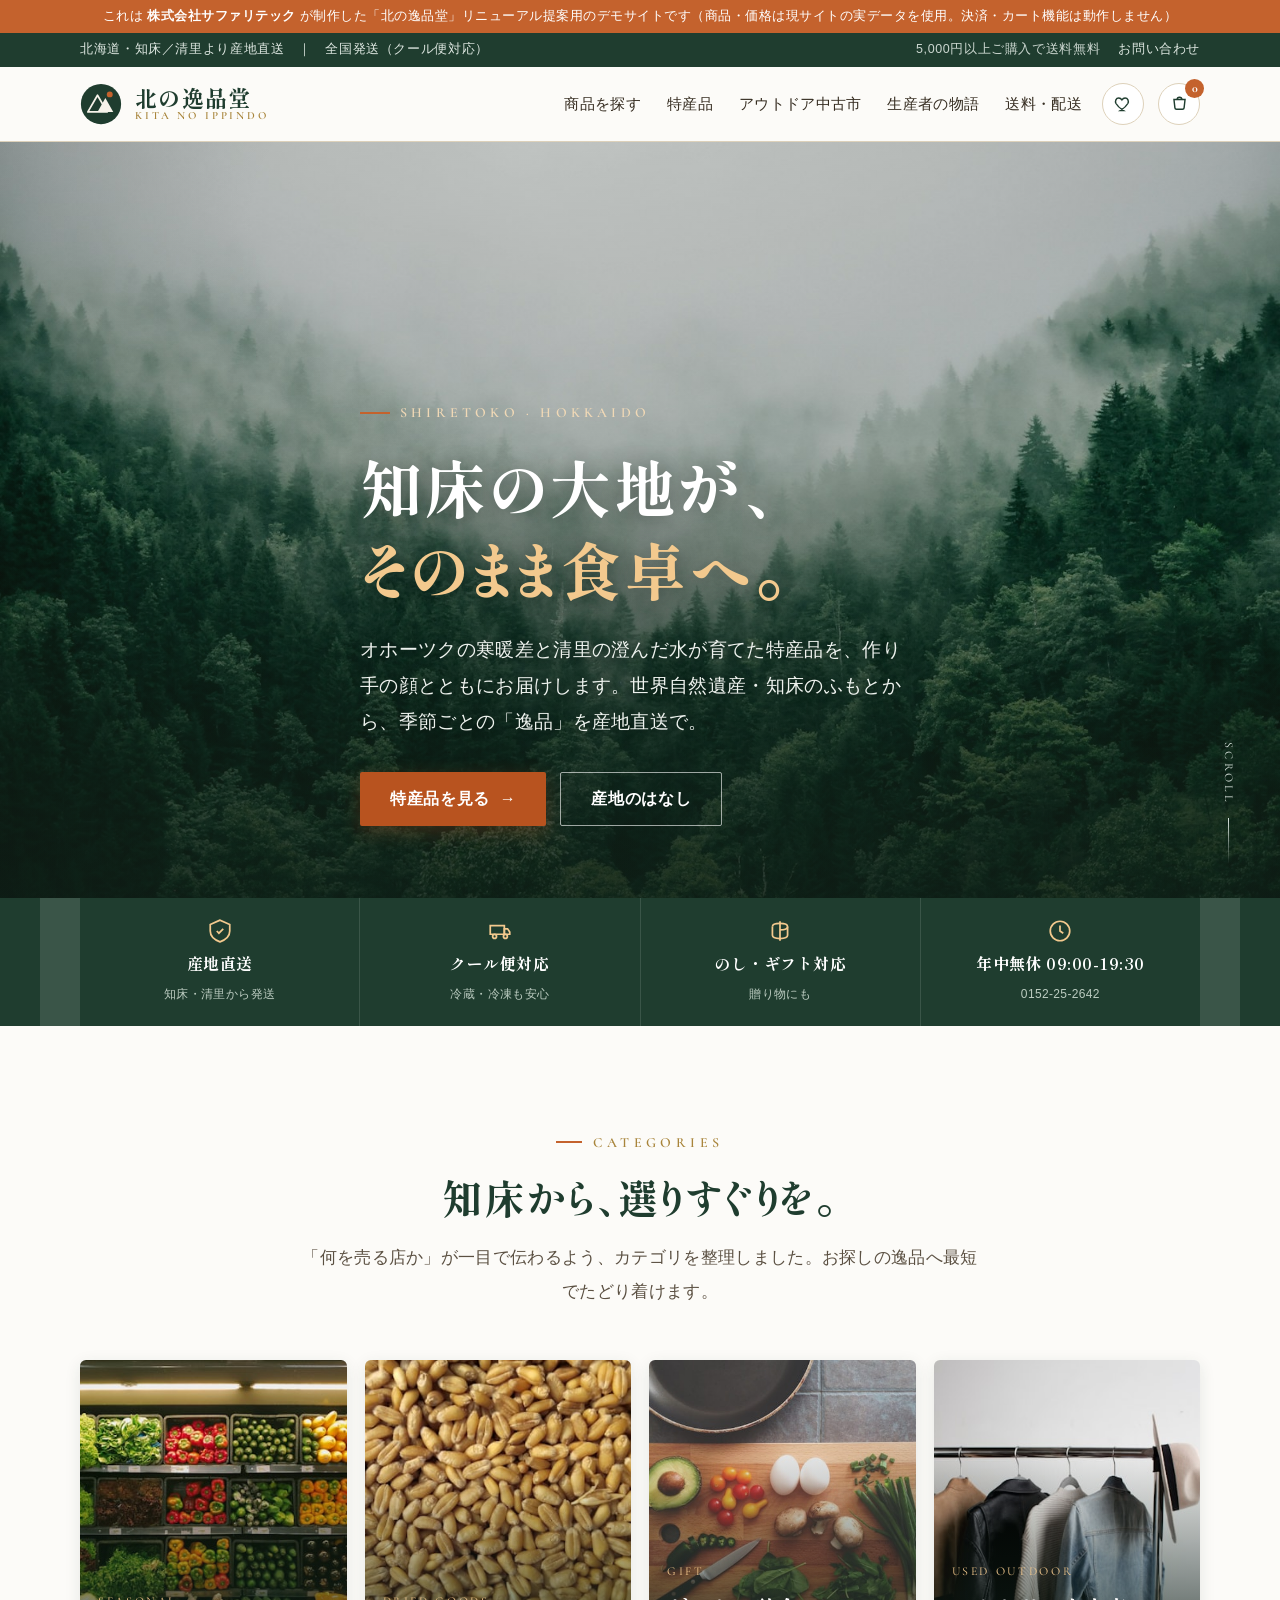
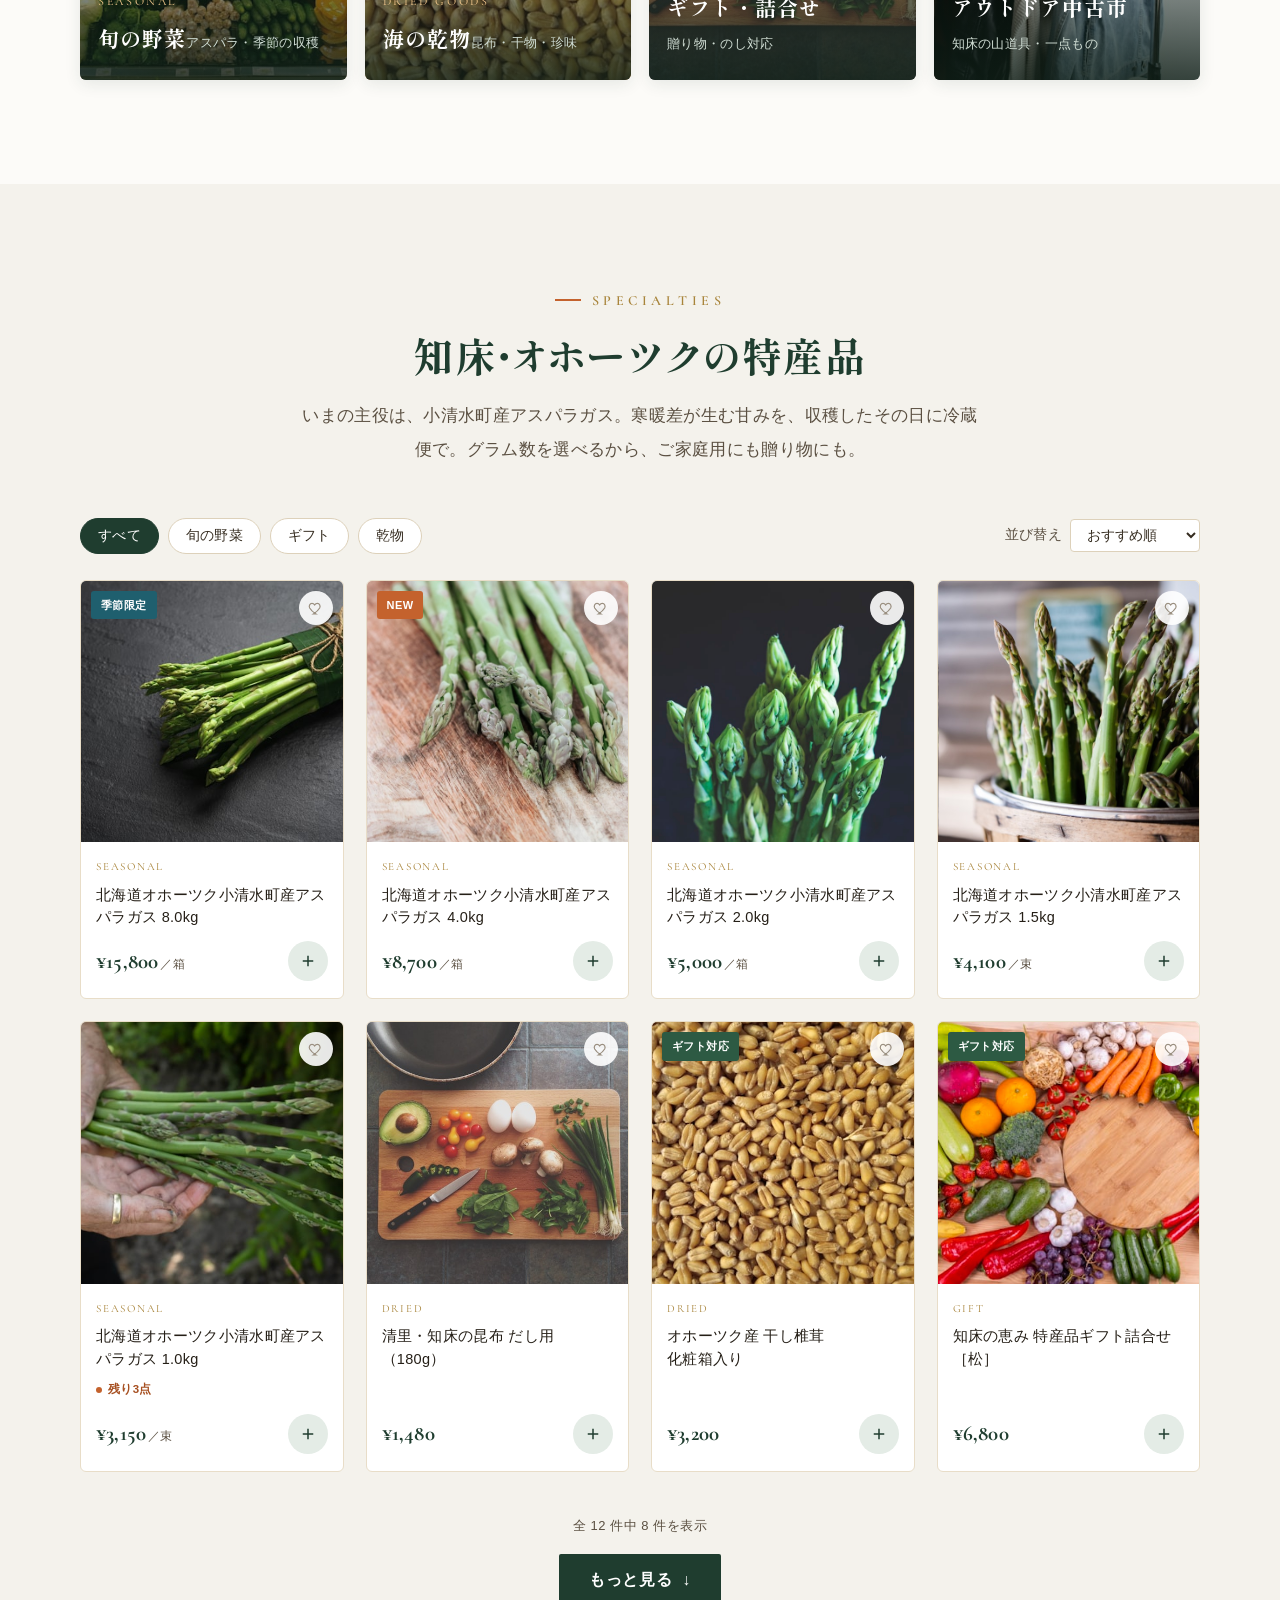
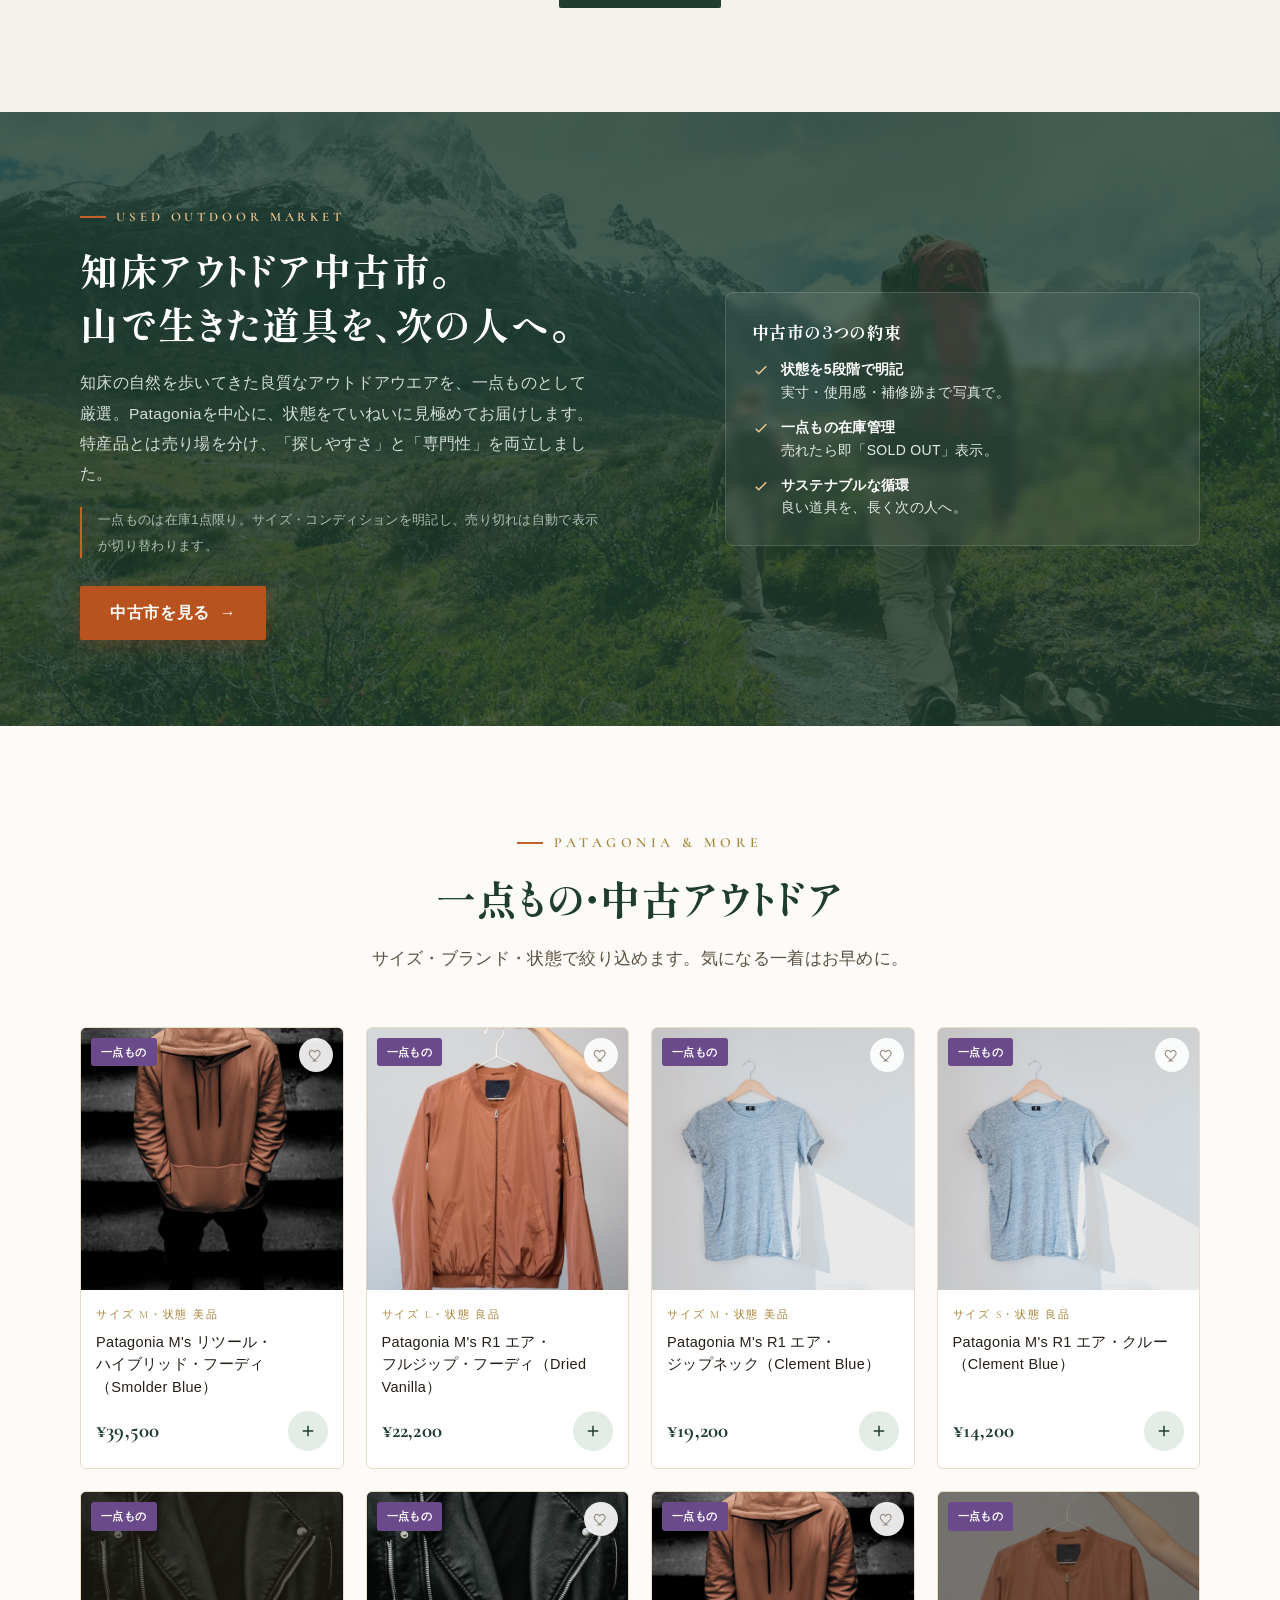
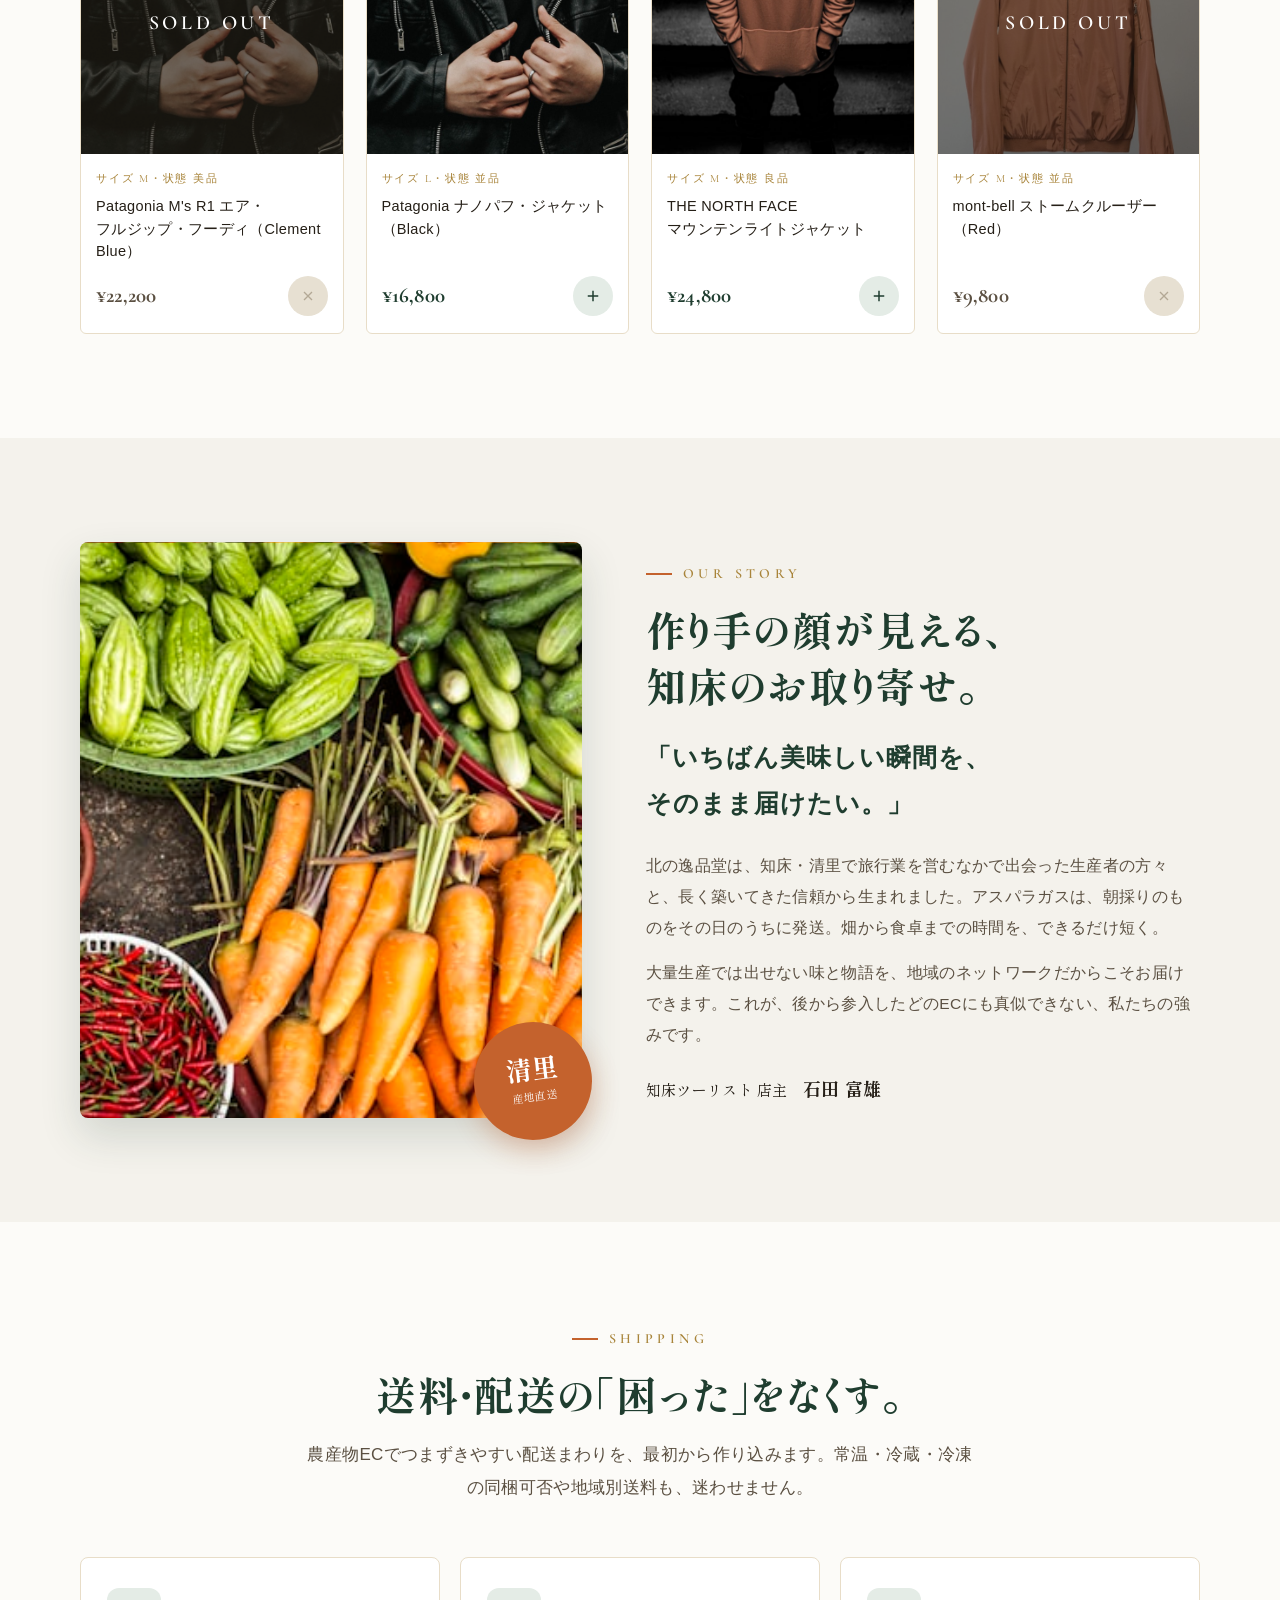
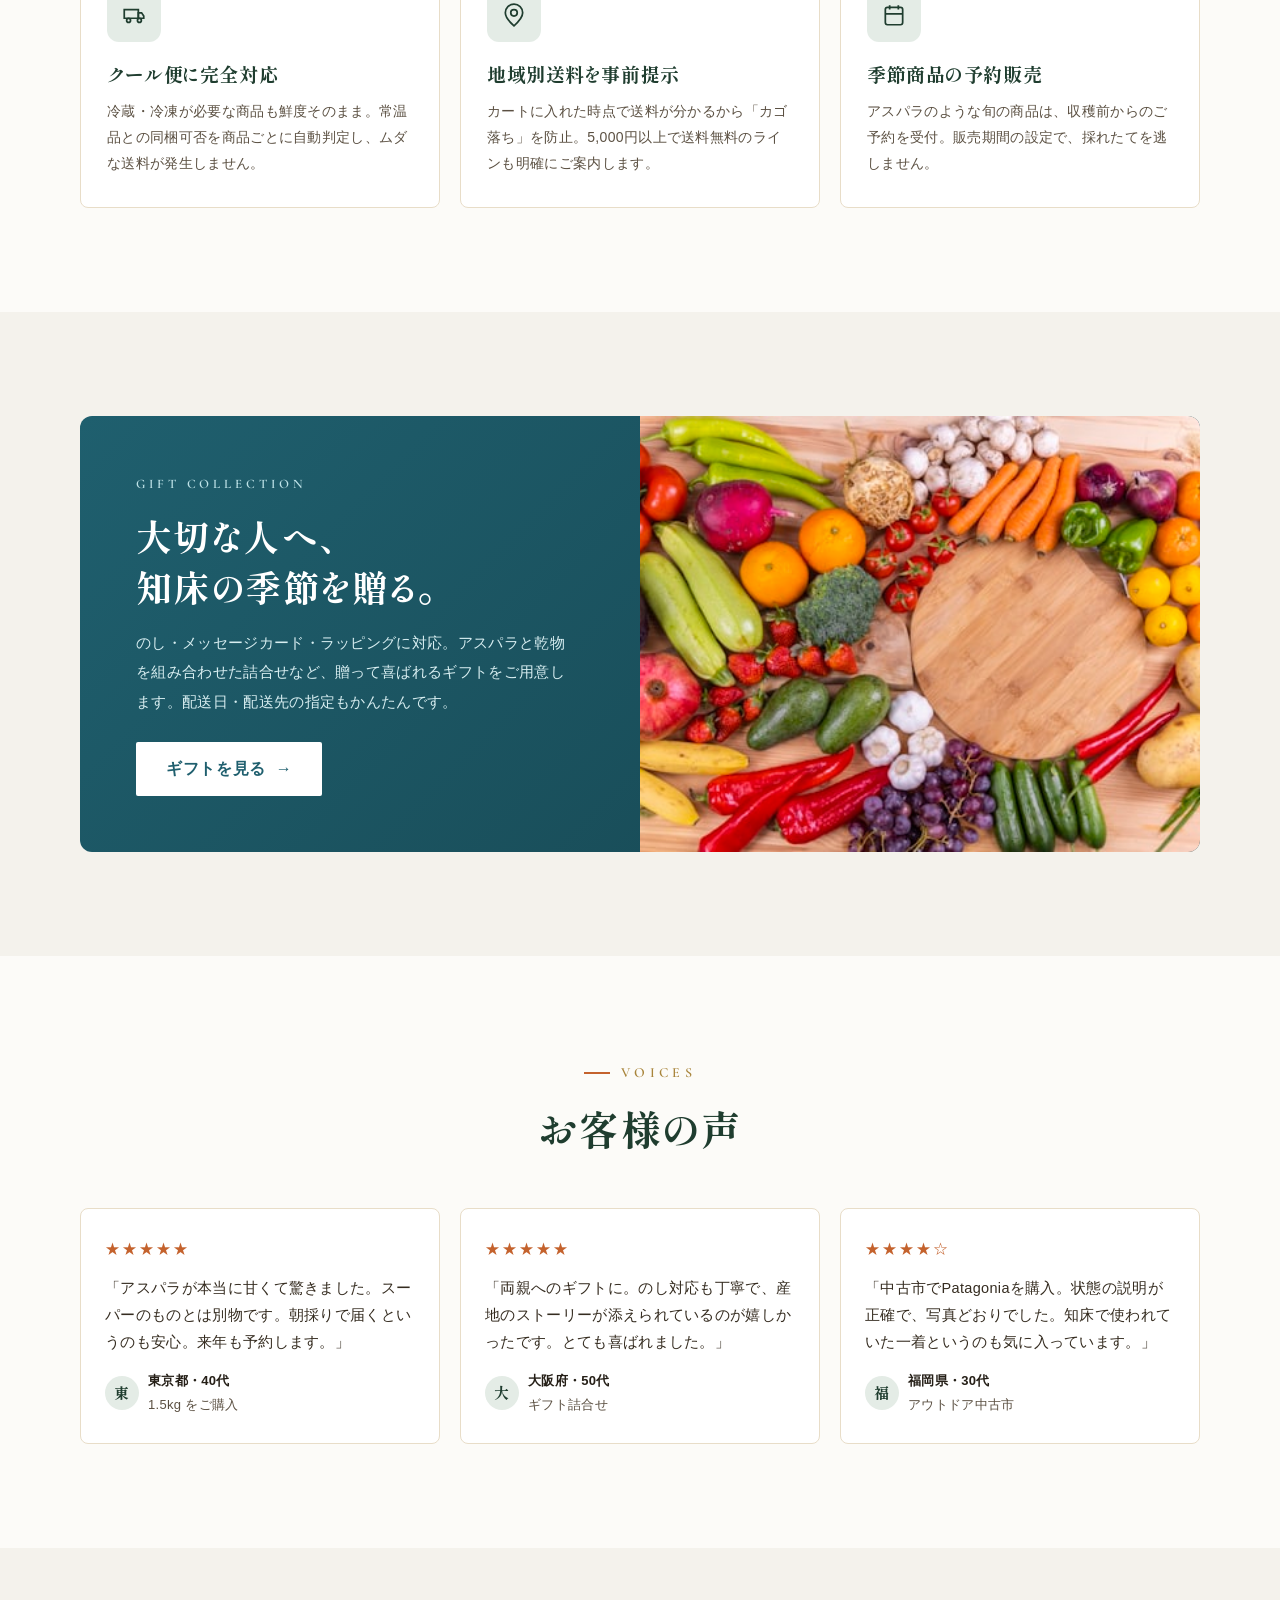
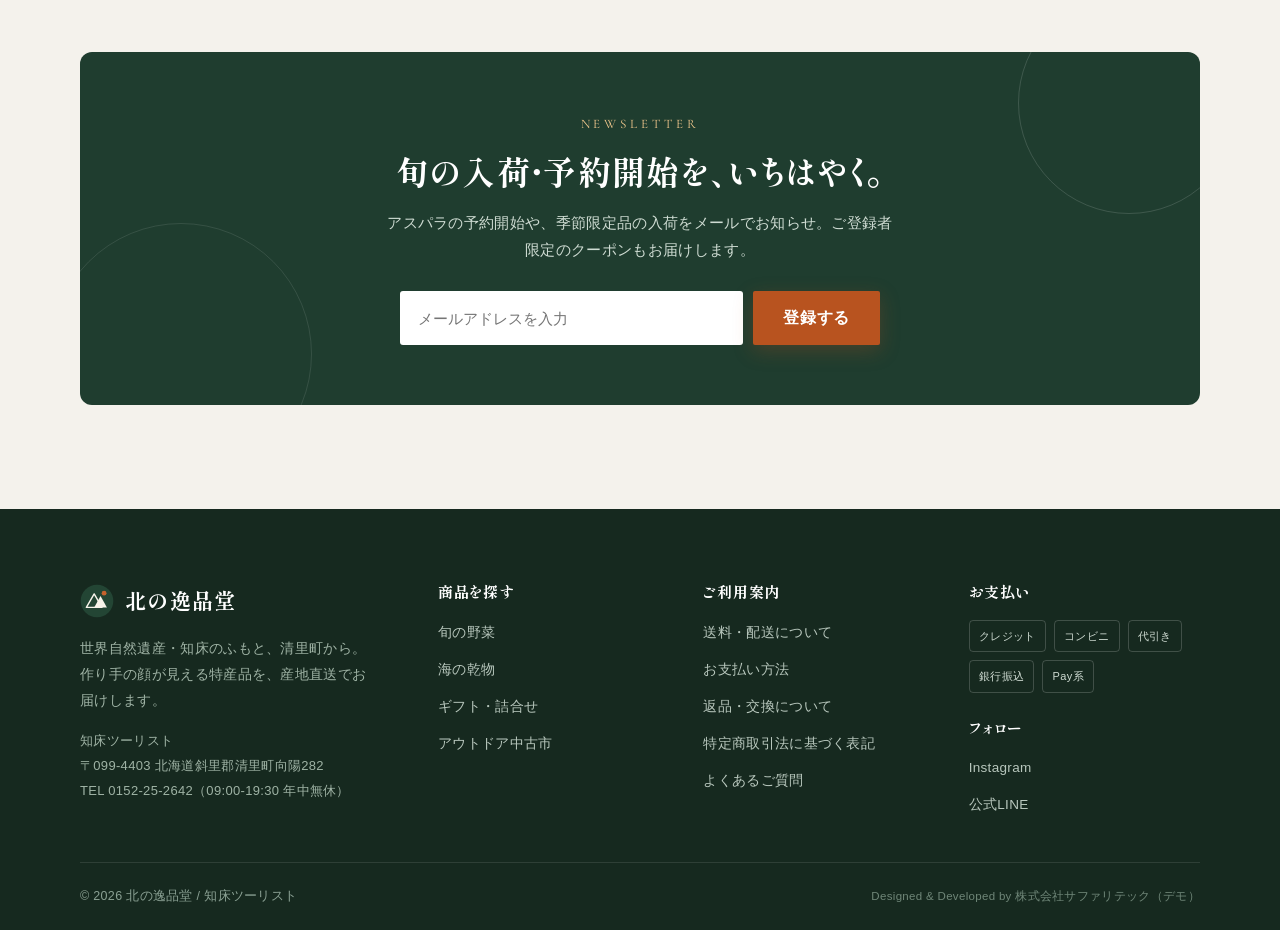
==== commit aa1e7fda: "背景を白寄りのオフホワイトに調整 生成りベース(#F7F3EA系)を白寄り(#FCFBF8系)へ。ヘッダー背景も追従。  Co-Authored-By: Claude Opus 4.8 (1M con" ====
--- a/index.html
+++ b/index.html
@@ -17,8 +17,8 @@
 <link href="https://fonts.googleapis.com/css2?family=Shippori+Mincho+B1:wght@500;600;700;800&family=Zen+Kaku+Gothic+New:wght@400;500;700&family=Cormorant:ital,wght@0,500;0,600;1,500&display=swap" rel="stylesheet" />
 <style>
   :root{
-    /* 紙・生成りベース */
-    --paper:#F7F3EA; --paper-2:#F0E9DA; --paper-3:#E5DAC4;
+    /* 紙・オフホワイトベース（白寄り） */
+    --paper:#FCFBF8; --paper-2:#F4F2EC; --paper-3:#E8E2D6;
     /* 知床の森 — 主役色 */
     --forest:#1F3D2F; --forest-2:#2D5A43; --forest-soft:#e4ece6; --forest-deep:#16302457;
     /* オホーツクの藍 — 寒色アクセント */
@@ -90,7 +90,7 @@
   .topbar .tb-r span{opacity:.9;}
   @media(max-width:700px){.topbar .tb-l{display:none;} .topbar .wrap{justify-content:center;}}
 
-  header.site{position:sticky;top:0;z-index:200;background:rgba(247,243,234,.92);backdrop-filter:blur(10px);border-bottom:1px solid var(--line);}
+  header.site{position:sticky;top:0;z-index:200;background:rgba(252,251,248,.93);backdrop-filter:blur(10px);border-bottom:1px solid var(--line);}
   .hd{display:flex;align-items:center;gap:20px;min-height:74px;}
   .brand{display:flex;align-items:center;gap:13px;margin-right:auto;}
   .brand .logo{width:42px;height:42px;flex:none;}
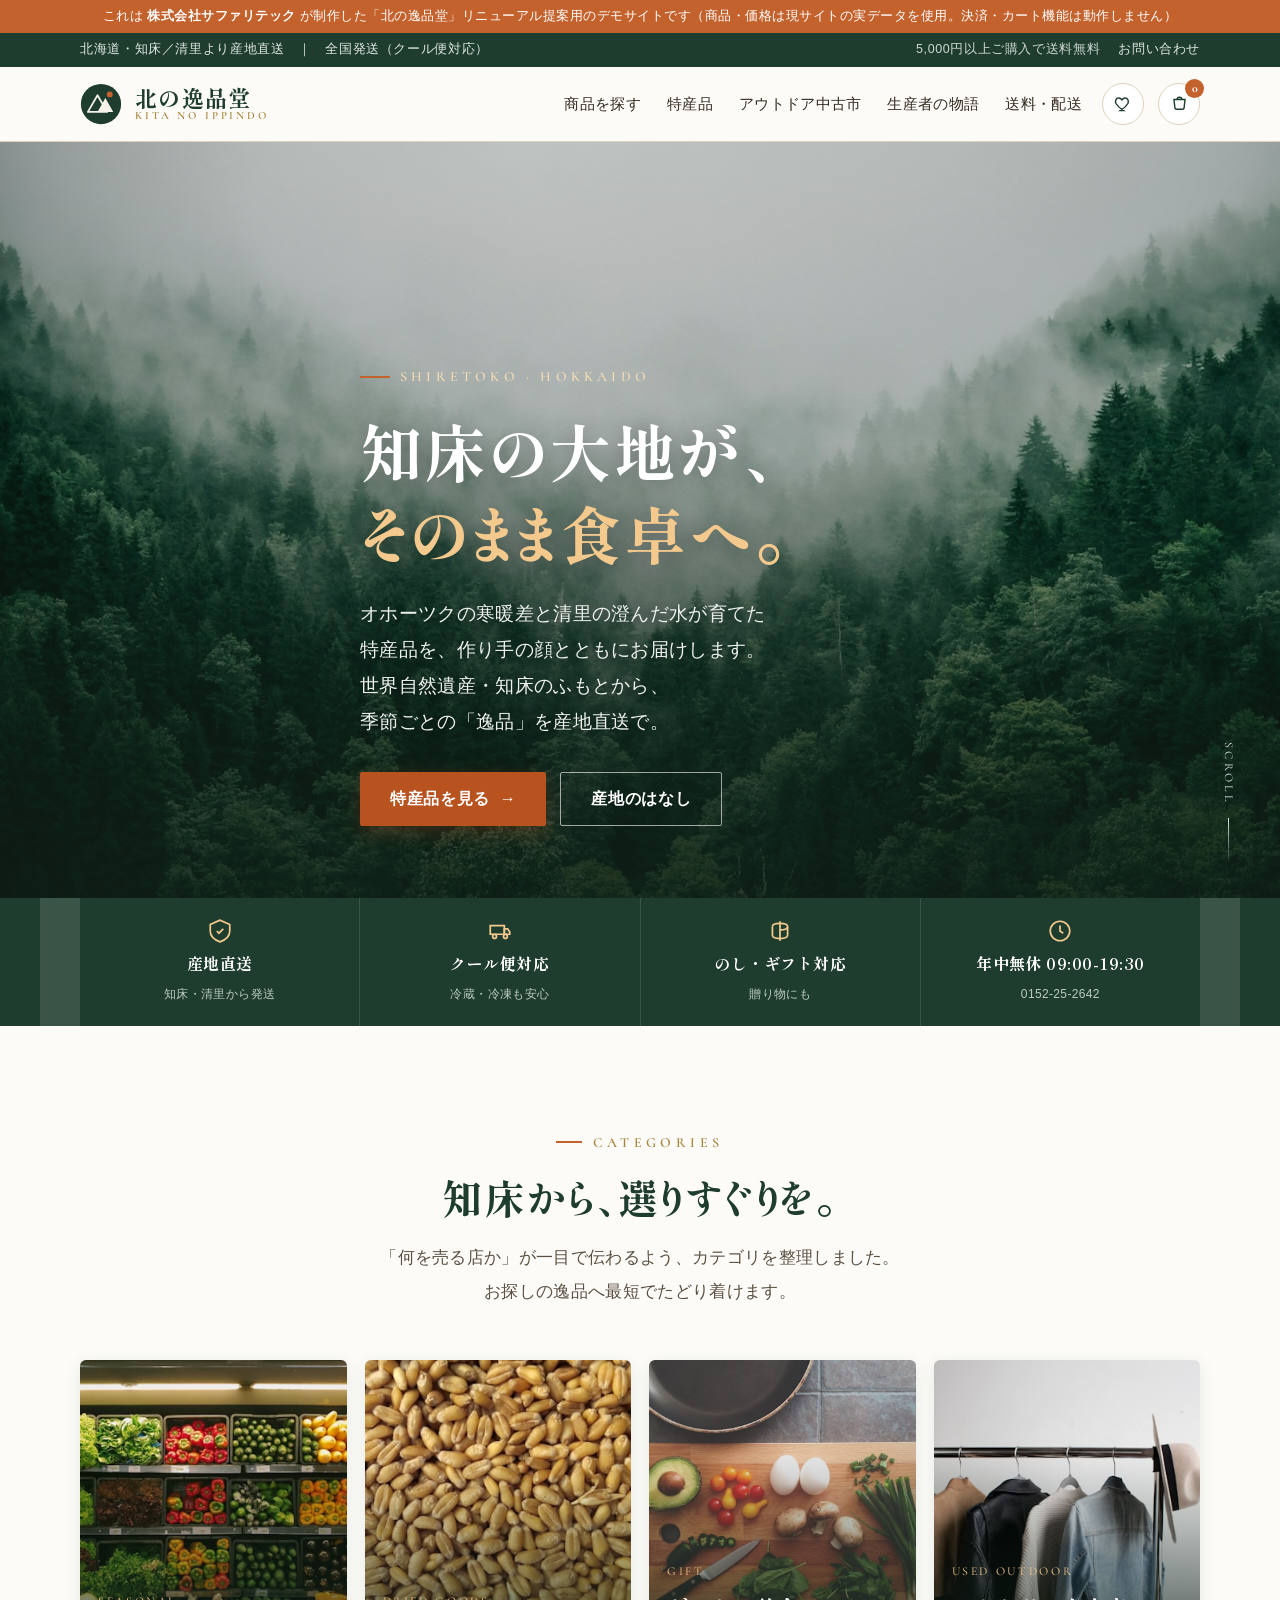
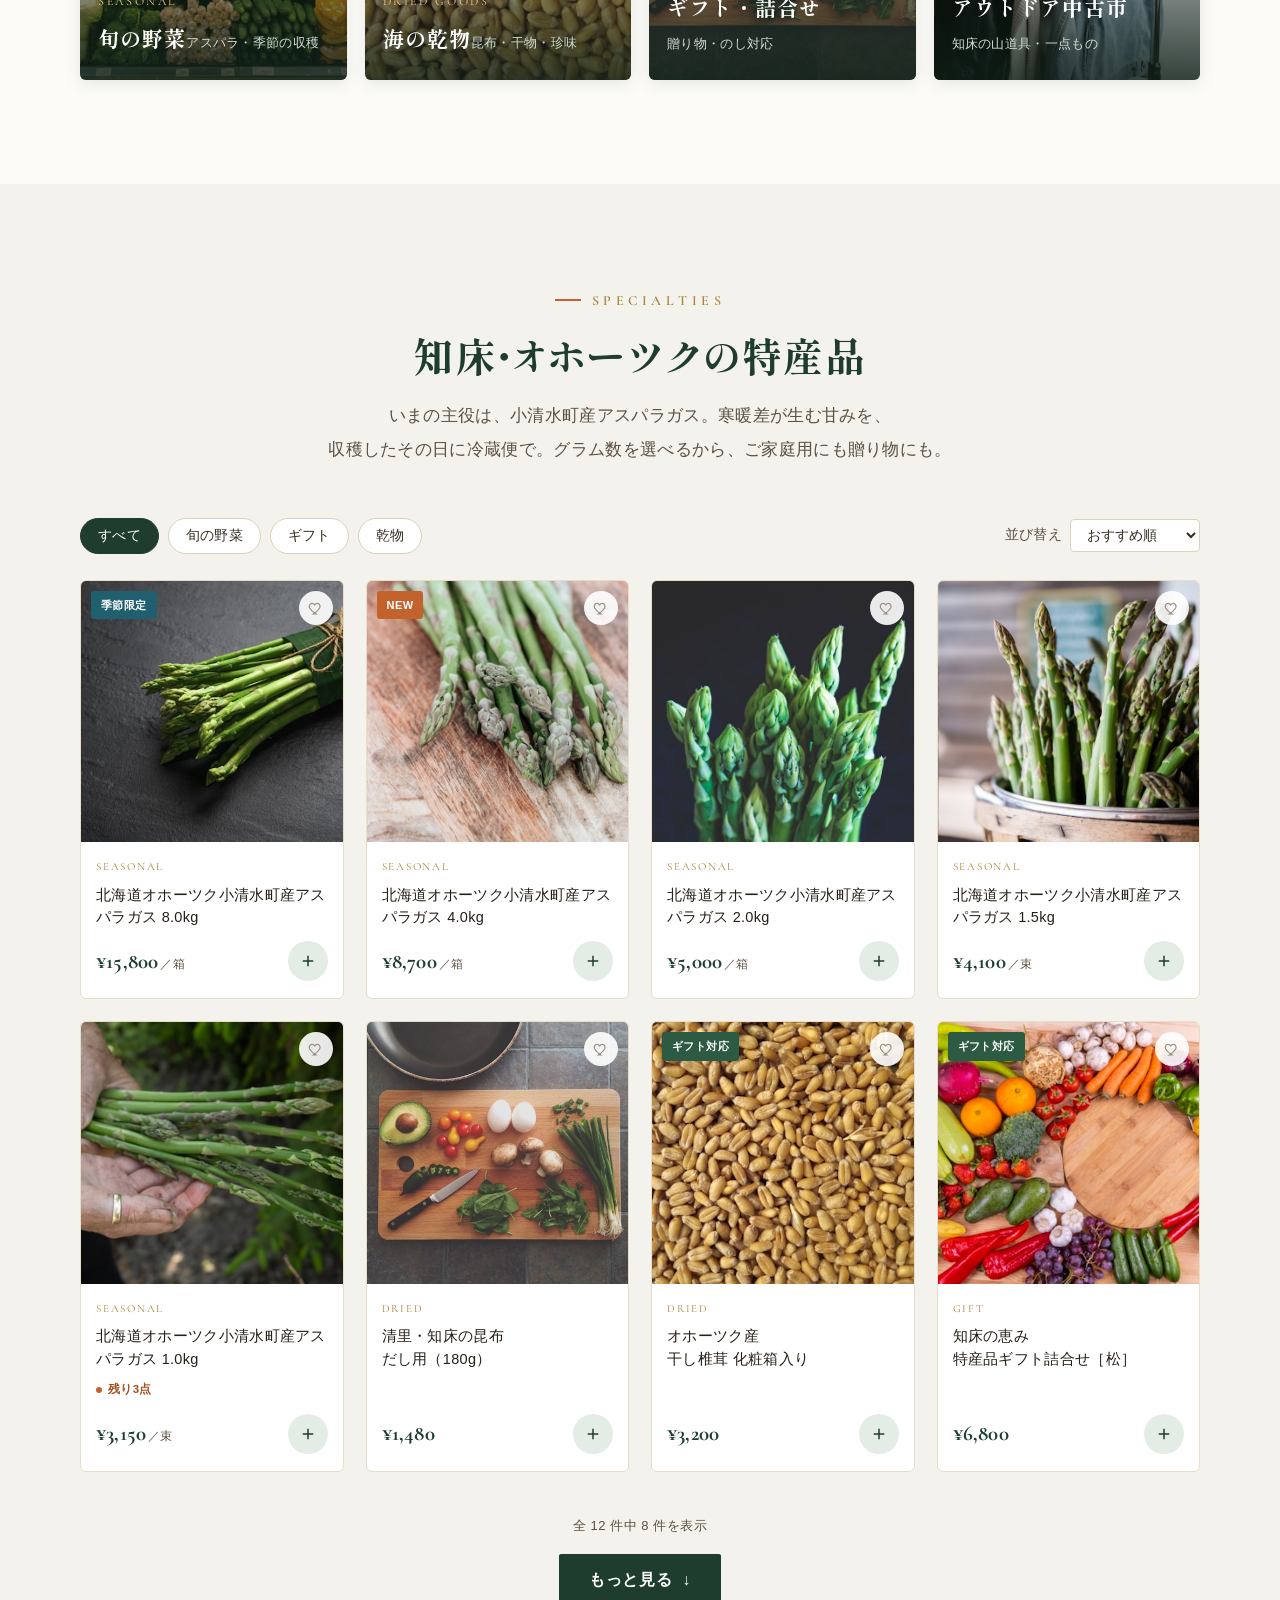
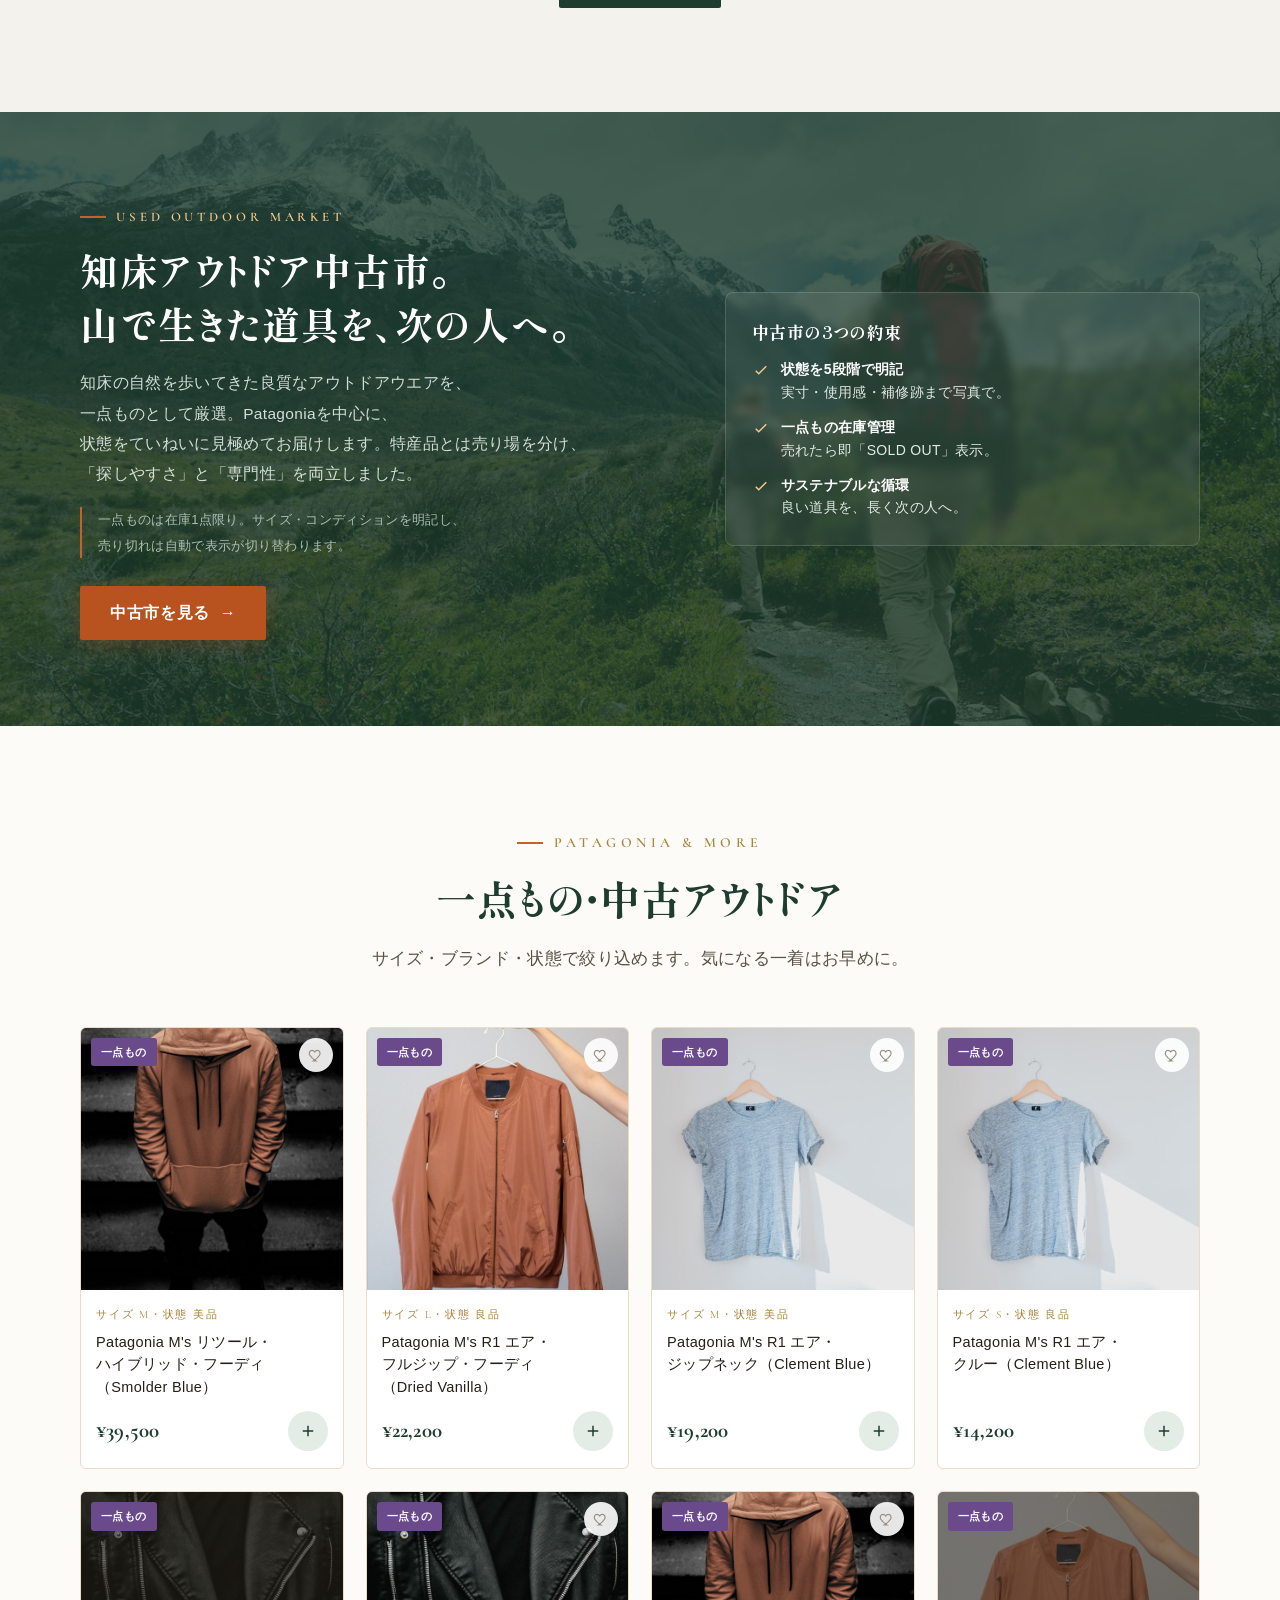
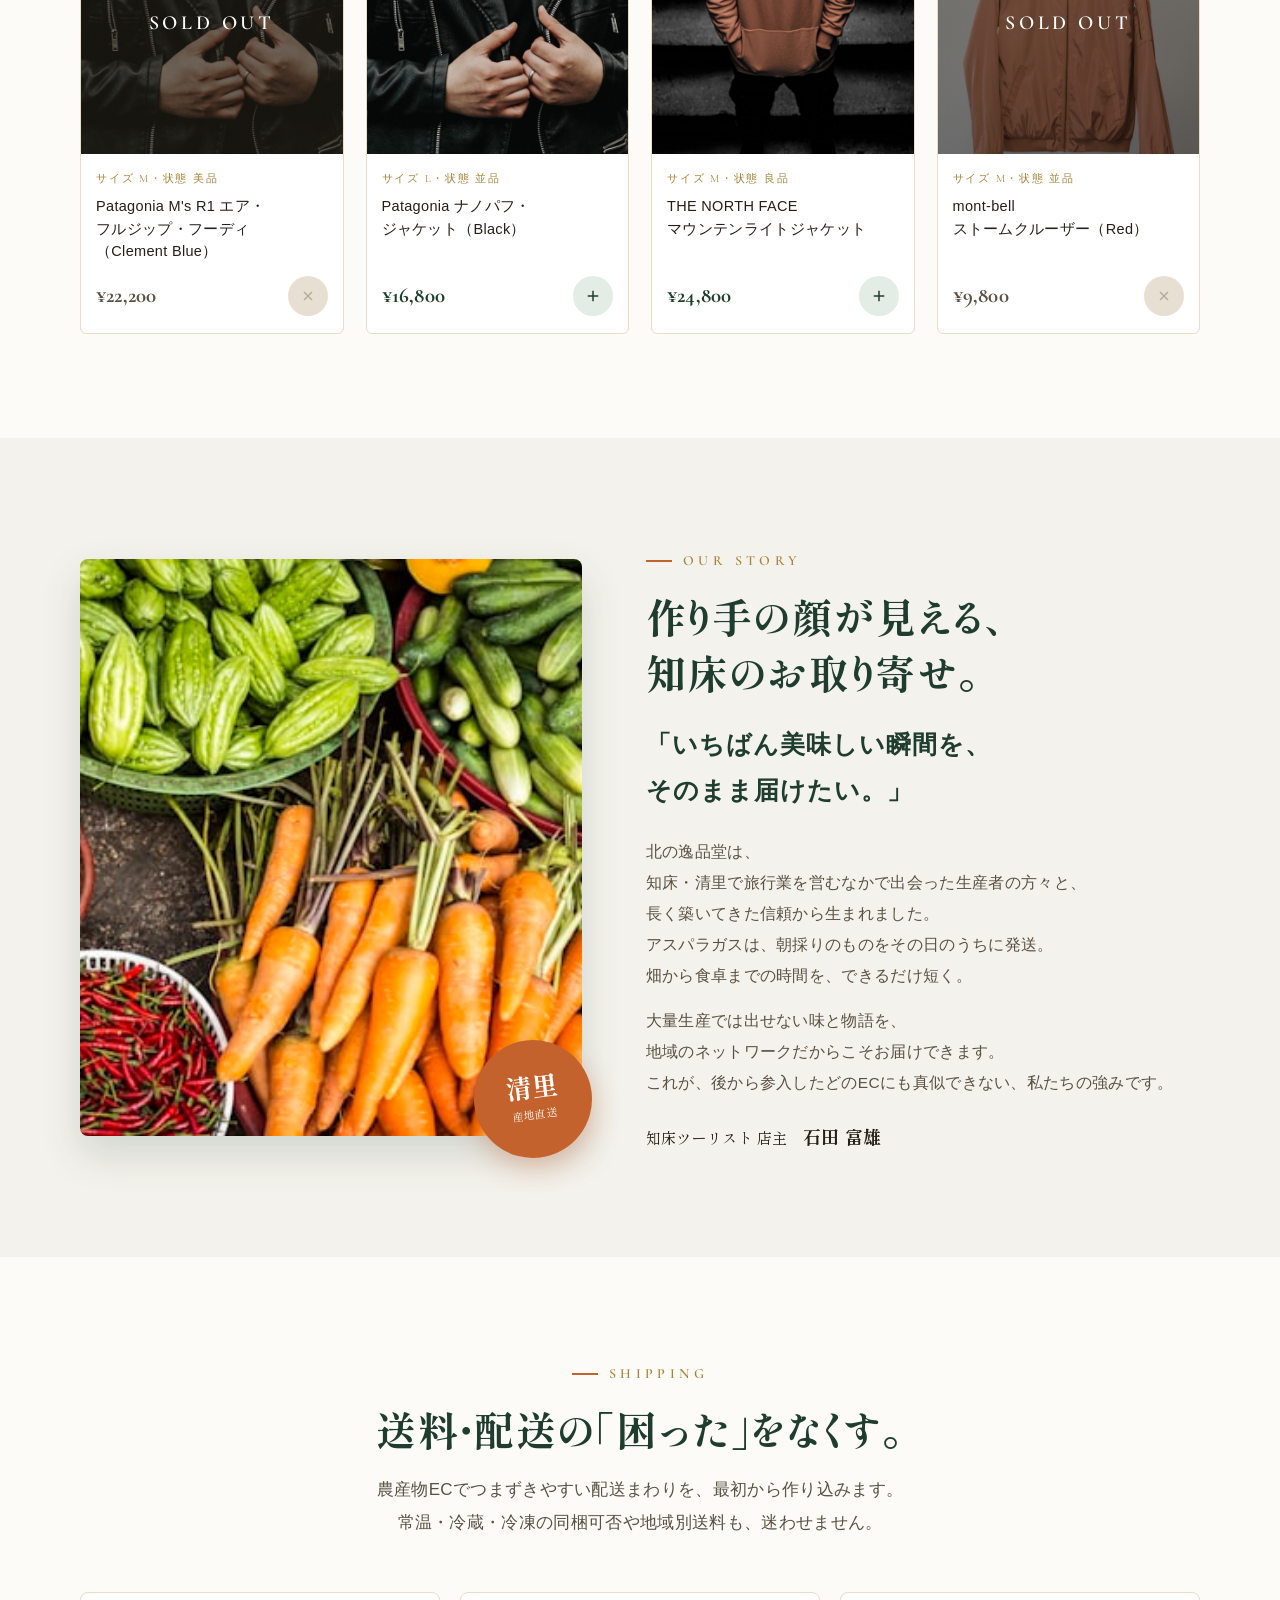
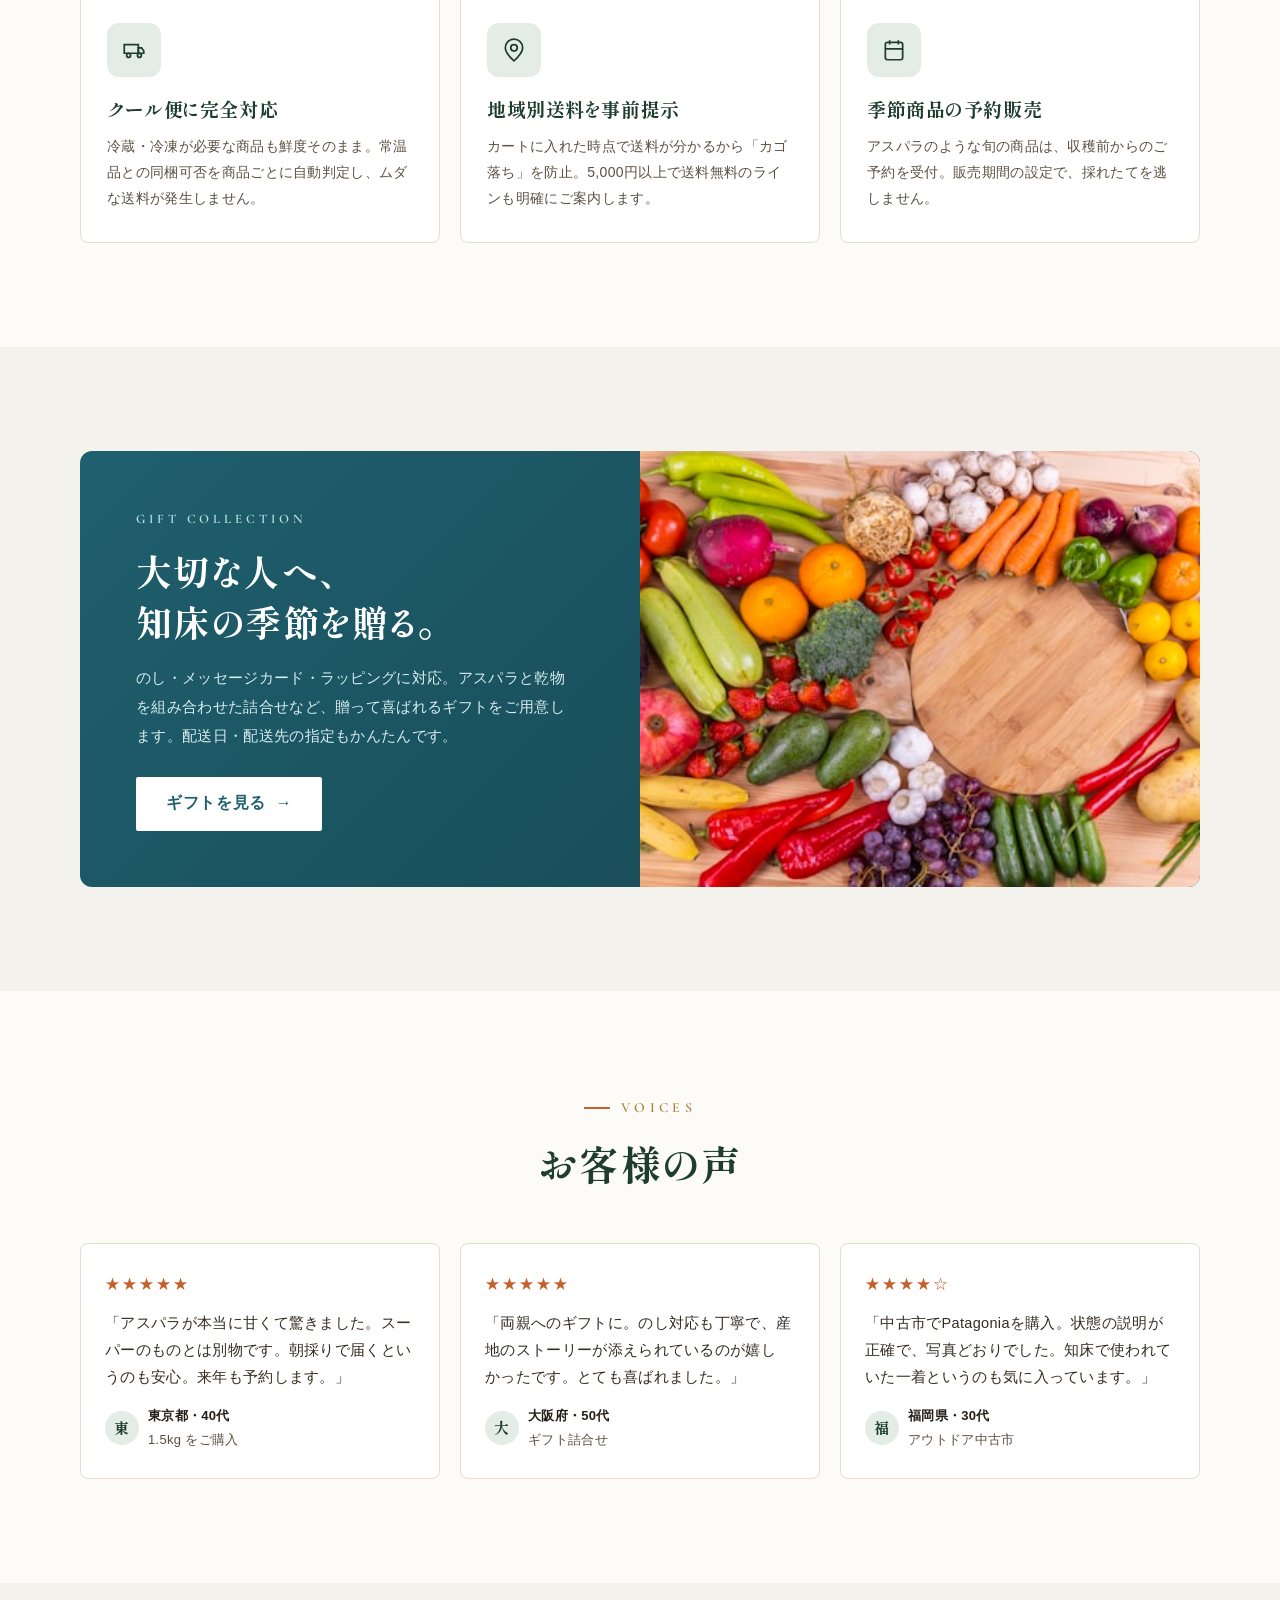
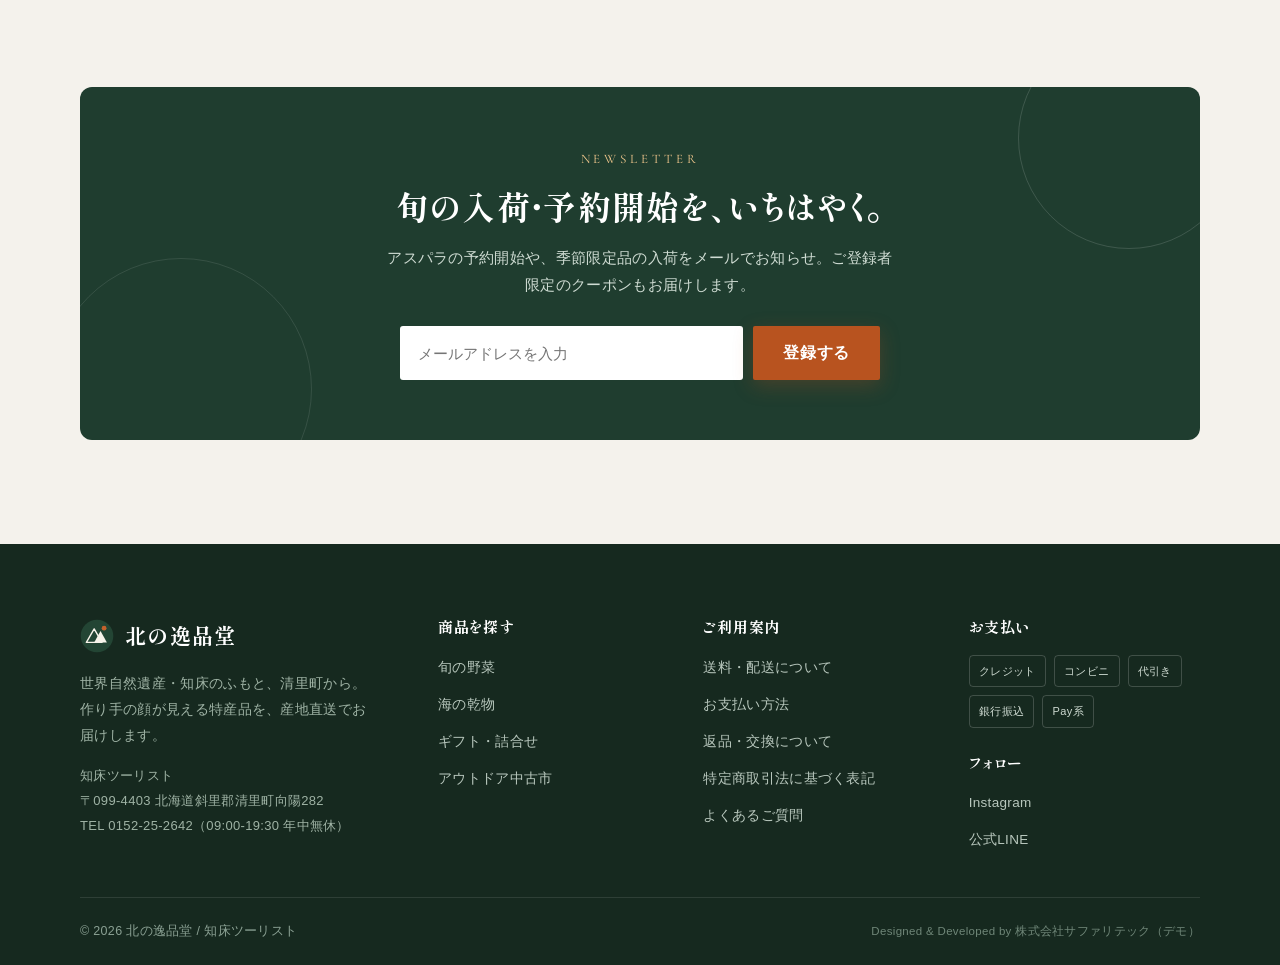
==== commit 88c258f4: "日本語の改行品質を改善（泣き別れ防止） - text-wrap:pretty/balance を導入（孤立行・見出しの均衡） - 主要本文を文節(.np inline-block)で句単位折り返しに（" ====
--- a/index.html
+++ b/index.html
@@ -44,9 +44,13 @@
     font-size:16px; line-height:1.85; font-weight:400; letter-spacing:.02em;
     -webkit-font-smoothing:antialiased; text-rendering:optimizeLegibility;
     overflow-x:hidden;
+    text-wrap:pretty; line-break:strict; word-break:normal; overflow-wrap:anywhere;
   }
+  p{text-wrap:pretty;}
+  /* 文節（フレーズ）単位で折り返し、句の途中での泣き別れを防ぐ */
+  .np{display:inline-block;}
   h1,h2,h3,h4,.mincho{font-feature-settings:"palt" 1;}
-  h1,h2,h3,h4{word-break:keep-all;overflow-wrap:anywhere;line-height:1.5;font-weight:700;}
+  h1,h2,h3,h4{word-break:keep-all;overflow-wrap:anywhere;line-height:1.5;font-weight:700;text-wrap:balance;}
   img{max-width:100%;display:block;}
   a{color:inherit;text-decoration:none;}
   button{font-family:inherit;}
@@ -361,7 +365,7 @@
   <div class="wrap">
     <span class="eyebrow">Shiretoko · Hokkaido</span>
     <h1>知床の大地が、<br><em>そのまま食卓へ。</em></h1>
-    <p class="lead">オホーツクの寒暖差と清里の澄んだ水が育てた特産品を、作り手の顔とともにお届けします。世界自然遺産・知床のふもとから、季節ごとの「逸品」を産地直送で。</p>
+    <p class="lead"><span class="np">オホーツクの寒暖差と清里の澄んだ水が育てた</span><span class="np">特産品を、作り手の顔とともにお届けします。</span><span class="np">世界自然遺産・知床のふもとから、</span><span class="np">季節ごとの「逸品」を産地直送で。</span></p>
     <div class="cta-row">
       <a href="#products" class="btn btn-cta">特産品を見る <span class="arw">→</span></a>
       <a href="#story" class="btn btn-ghost" style="color:#fff;border-color:rgba(255,255,255,.6)">産地のはなし</a>
@@ -398,7 +402,7 @@
     <div class="sec-head reveal">
       <span class="sec-tag">Categories</span>
       <h2 class="sec-title">知床から、選りすぐりを。</h2>
-      <p class="sec-lead">「何を売る店か」が一目で伝わるよう、カテゴリを整理しました。お探しの逸品へ最短でたどり着けます。</p>
+      <p class="sec-lead"><span class="np">「何を売る店か」が一目で伝わるよう、</span><span class="np">カテゴリを整理しました。</span><span class="np">お探しの逸品へ最短でたどり着けます。</span></p>
     </div>
     <div class="cat-grid">
       <a href="#products" class="cat reveal" data-d="1">
@@ -427,7 +431,7 @@
     <div class="sec-head reveal">
       <span class="sec-tag">Specialties</span>
       <h2 class="sec-title">知床・オホーツクの特産品</h2>
-      <p class="sec-lead">いまの主役は、小清水町産アスパラガス。寒暖差が生む甘みを、収穫したその日に冷蔵便で。グラム数を選べるから、ご家庭用にも贈り物にも。</p>
+      <p class="sec-lead"><span class="np">いまの主役は、小清水町産アスパラガス。</span><span class="np">寒暖差が生む甘みを、</span><span class="np">収穫したその日に冷蔵便で。</span><span class="np">グラム数を選べるから、ご家庭用にも贈り物にも。</span></p>
     </div>
 
     <div class="toolbar reveal">
@@ -462,8 +466,8 @@
     <div class="reveal">
       <span class="lab">Used Outdoor Market</span>
       <h2>知床アウトドア中古市。<br>山で生きた道具を、次の人へ。</h2>
-      <p>知床の自然を歩いてきた良質なアウトドアウエアを、一点ものとして厳選。Patagoniaを中心に、状態をていねいに見極めてお届けします。特産品とは売り場を分け、「探しやすさ」と「専門性」を両立しました。</p>
-      <p class="note">一点ものは在庫1点限り。サイズ・コンディションを明記し、売り切れは自動で表示が切り替わります。</p>
+      <p><span class="np">知床の自然を歩いてきた良質なアウトドアウエアを、</span><span class="np">一点ものとして厳選。</span><span class="np">Patagoniaを中心に、</span><span class="np">状態をていねいに見極めてお届けします。</span><span class="np">特産品とは売り場を分け、</span><span class="np">「探しやすさ」と「専門性」を両立しました。</span></p>
+      <p class="note"><span class="np">一点ものは在庫1点限り。</span><span class="np">サイズ・コンディションを明記し、</span><span class="np">売り切れは自動で表示が切り替わります。</span></p>
       <div class="sbtn">
         <a href="#outdoor-grid" class="btn btn-cta">中古市を見る <span class="arw">→</span></a>
       </div>
@@ -485,7 +489,7 @@
     <div class="sec-head reveal">
       <span class="sec-tag">Patagonia & more</span>
       <h2 class="sec-title">一点もの・中古アウトドア</h2>
-      <p class="sec-lead">サイズ・ブランド・状態で絞り込めます。気になる一着はお早めに。</p>
+      <p class="sec-lead"><span class="np">サイズ・ブランド・状態で絞り込めます。</span><span class="np">気になる一着はお早めに。</span></p>
     </div>
     <div class="pgrid" id="ogrid"><!-- JSで描画 --></div>
   </div>
@@ -502,8 +506,8 @@
       <span class="sec-tag">Our Story</span>
       <h2 class="sec-title" style="text-align:left">作り手の顔が見える、<br>知床のお取り寄せ。</h2>
       <blockquote>「いちばん美味しい瞬間を、<br>そのまま届けたい。」</blockquote>
-      <p>北の逸品堂は、知床・清里で旅行業を営むなかで出会った生産者の方々と、長く築いてきた信頼から生まれました。アスパラガスは、朝採りのものをその日のうちに発送。畑から食卓までの時間を、できるだけ短く。</p>
-      <p>大量生産では出せない味と物語を、地域のネットワークだからこそお届けできます。これが、後から参入したどのECにも真似できない、私たちの強みです。</p>
+      <p><span class="np">北の逸品堂は、</span><span class="np">知床・清里で旅行業を営むなかで出会った生産者の方々と、</span><span class="np">長く築いてきた信頼から生まれました。</span><span class="np">アスパラガスは、朝採りのものをその日のうちに発送。</span><span class="np">畑から食卓までの時間を、できるだけ短く。</span></p>
+      <p><span class="np">大量生産では出せない味と物語を、</span><span class="np">地域のネットワークだからこそお届けできます。</span><span class="np">これが、後から参入したどのECにも真似できない、</span><span class="np">私たちの強みです。</span></p>
       <div class="sig">知床ツーリスト 店主　<b>石田 富雄</b></div>
     </div>
   </div>
@@ -515,7 +519,7 @@
     <div class="sec-head reveal">
       <span class="sec-tag">Shipping</span>
       <h2 class="sec-title">送料・配送の「困った」をなくす。</h2>
-      <p class="sec-lead">農産物ECでつまずきやすい配送まわりを、最初から作り込みます。常温・冷蔵・冷凍の同梱可否や地域別送料も、迷わせません。</p>
+      <p class="sec-lead"><span class="np">農産物ECでつまずきやすい配送まわりを、</span><span class="np">最初から作り込みます。</span><span class="np">常温・冷蔵・冷凍の同梱可否や地域別送料も、</span><span class="np">迷わせません。</span></p>
     </div>
     <div class="ship-grid">
       <div class="scard reveal" data-d="1">
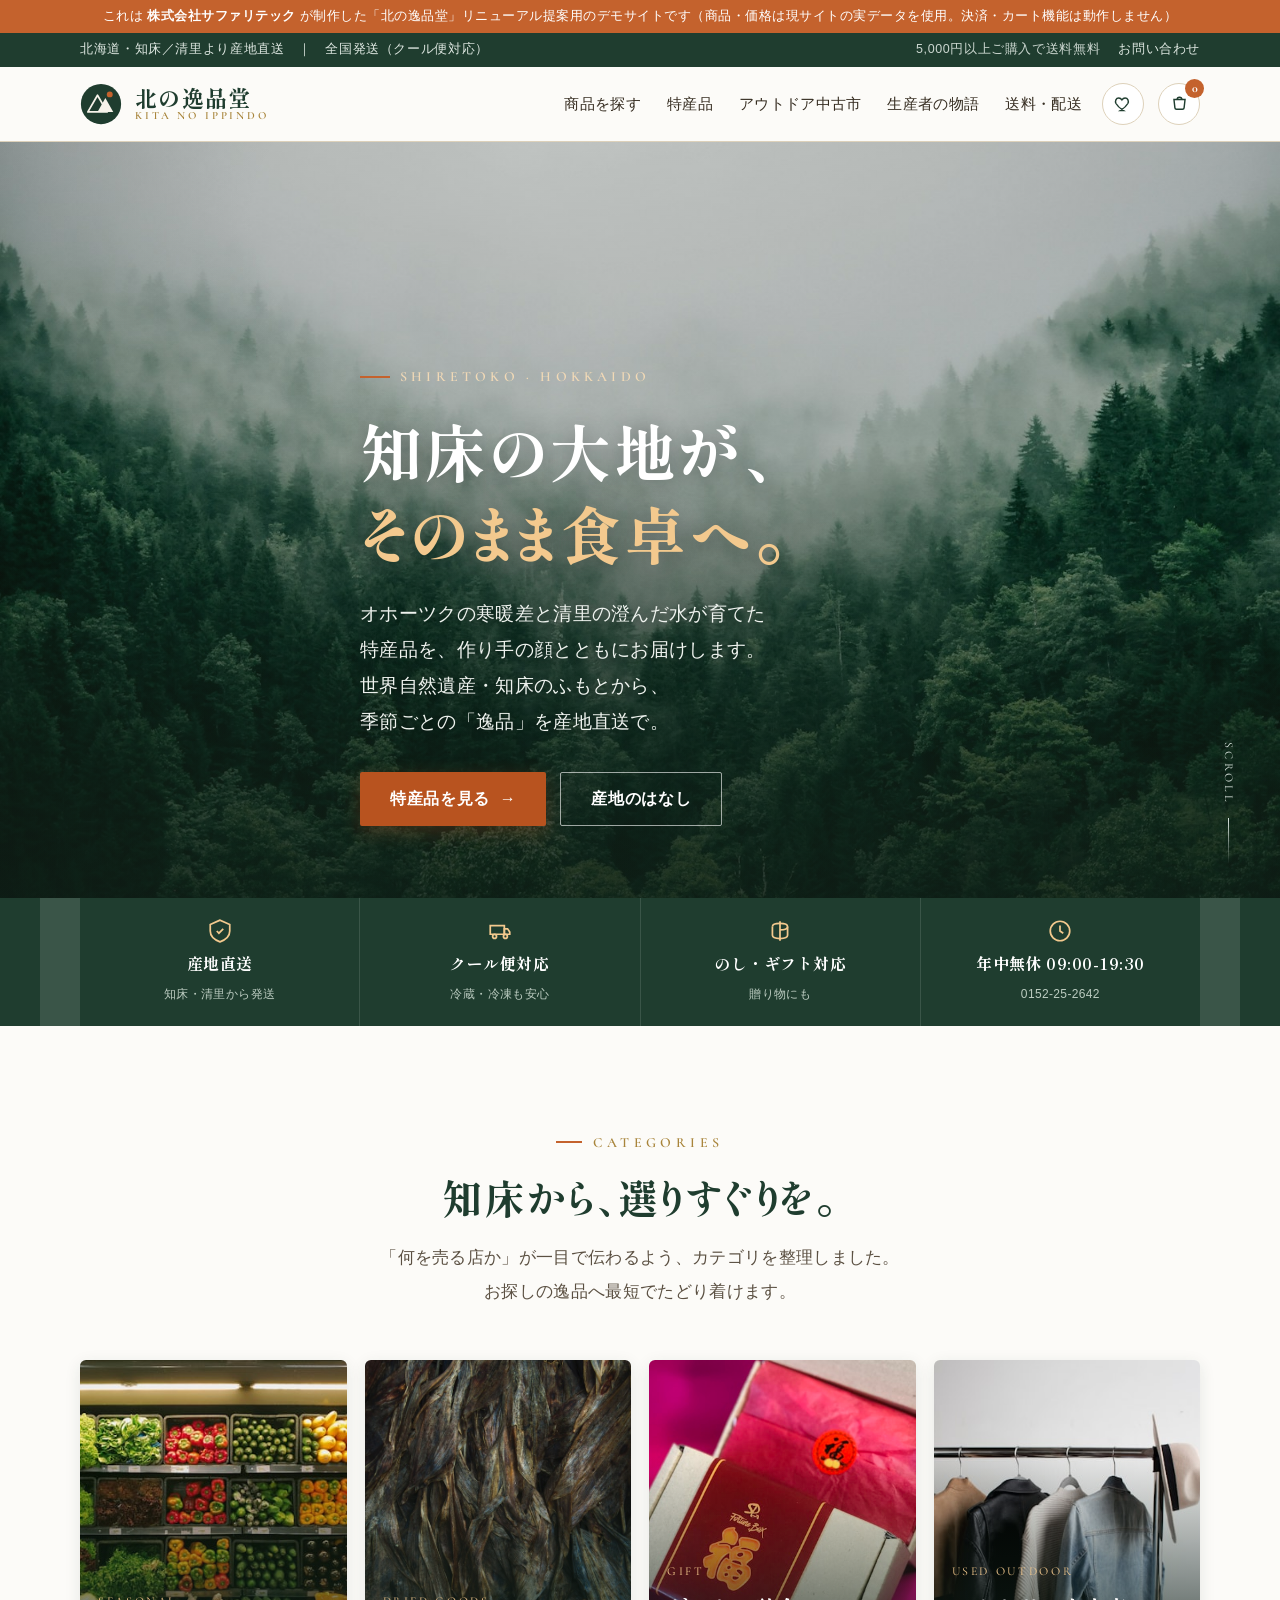
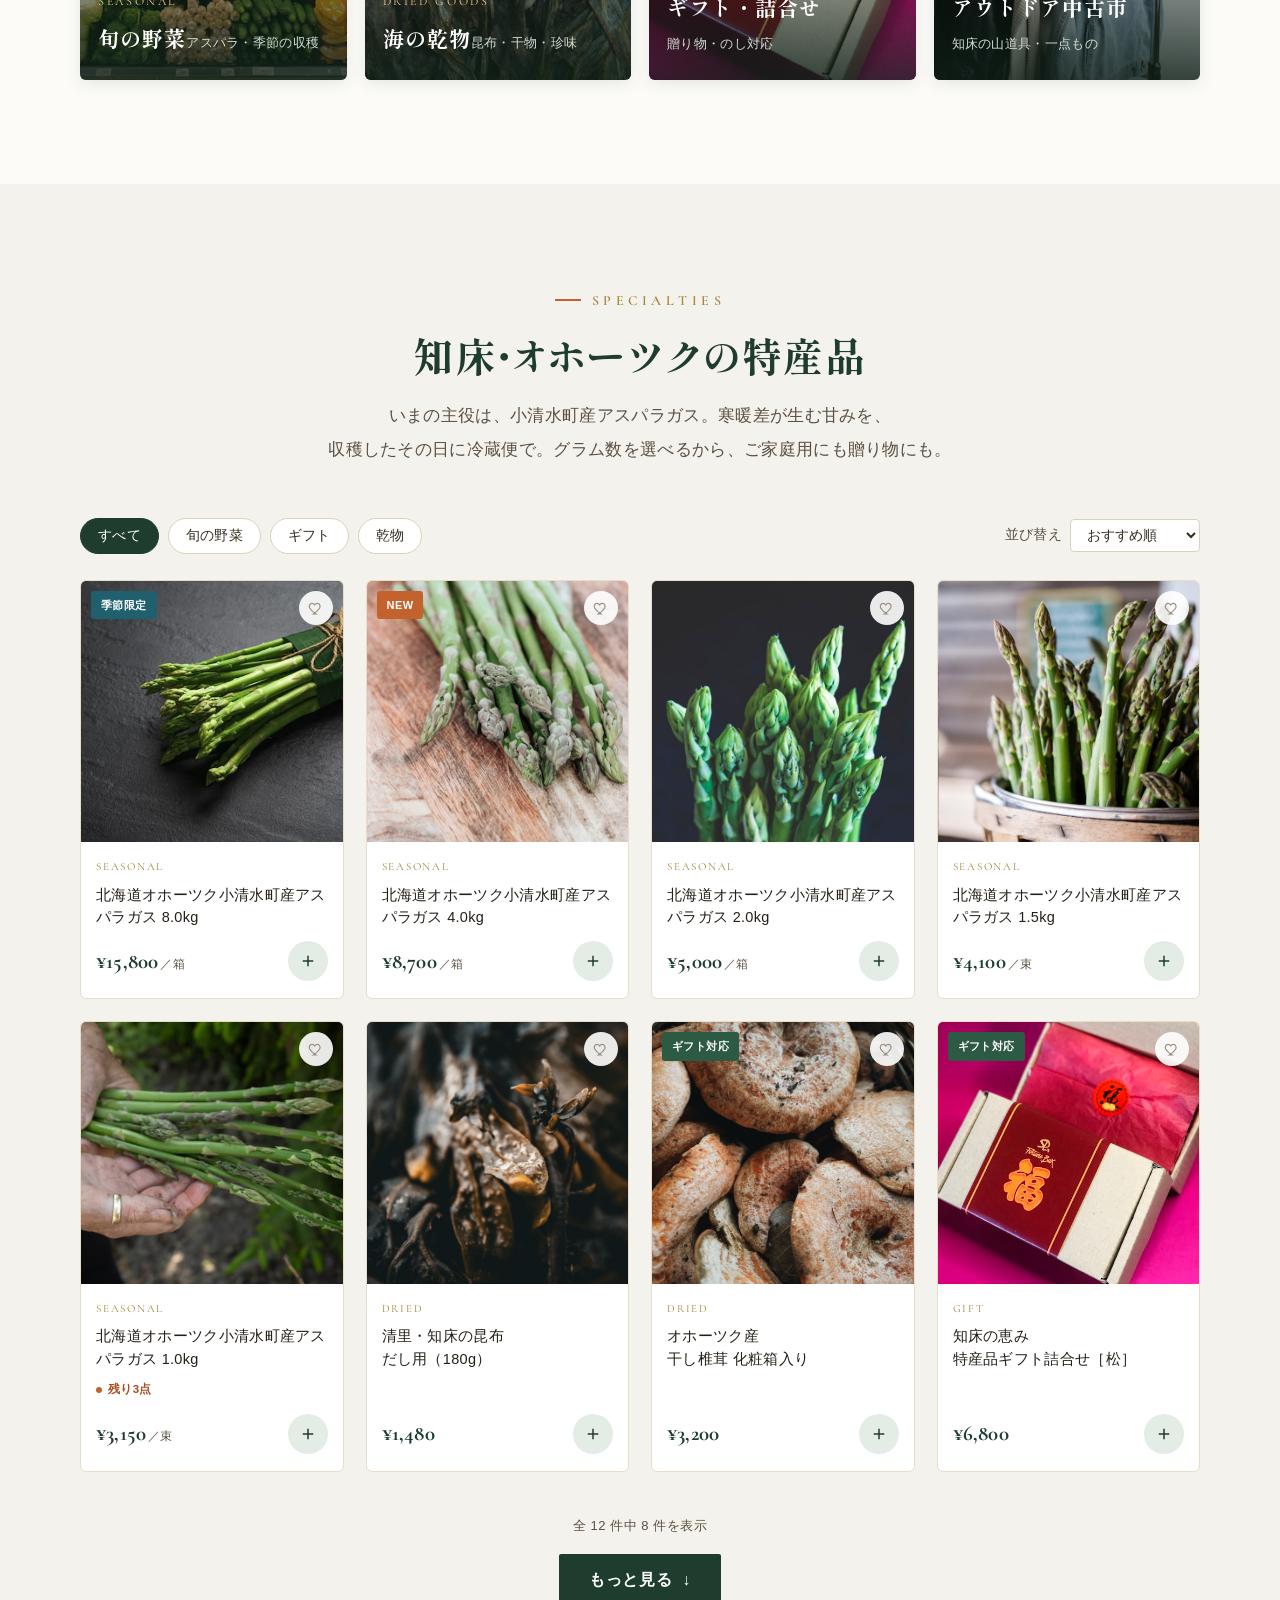
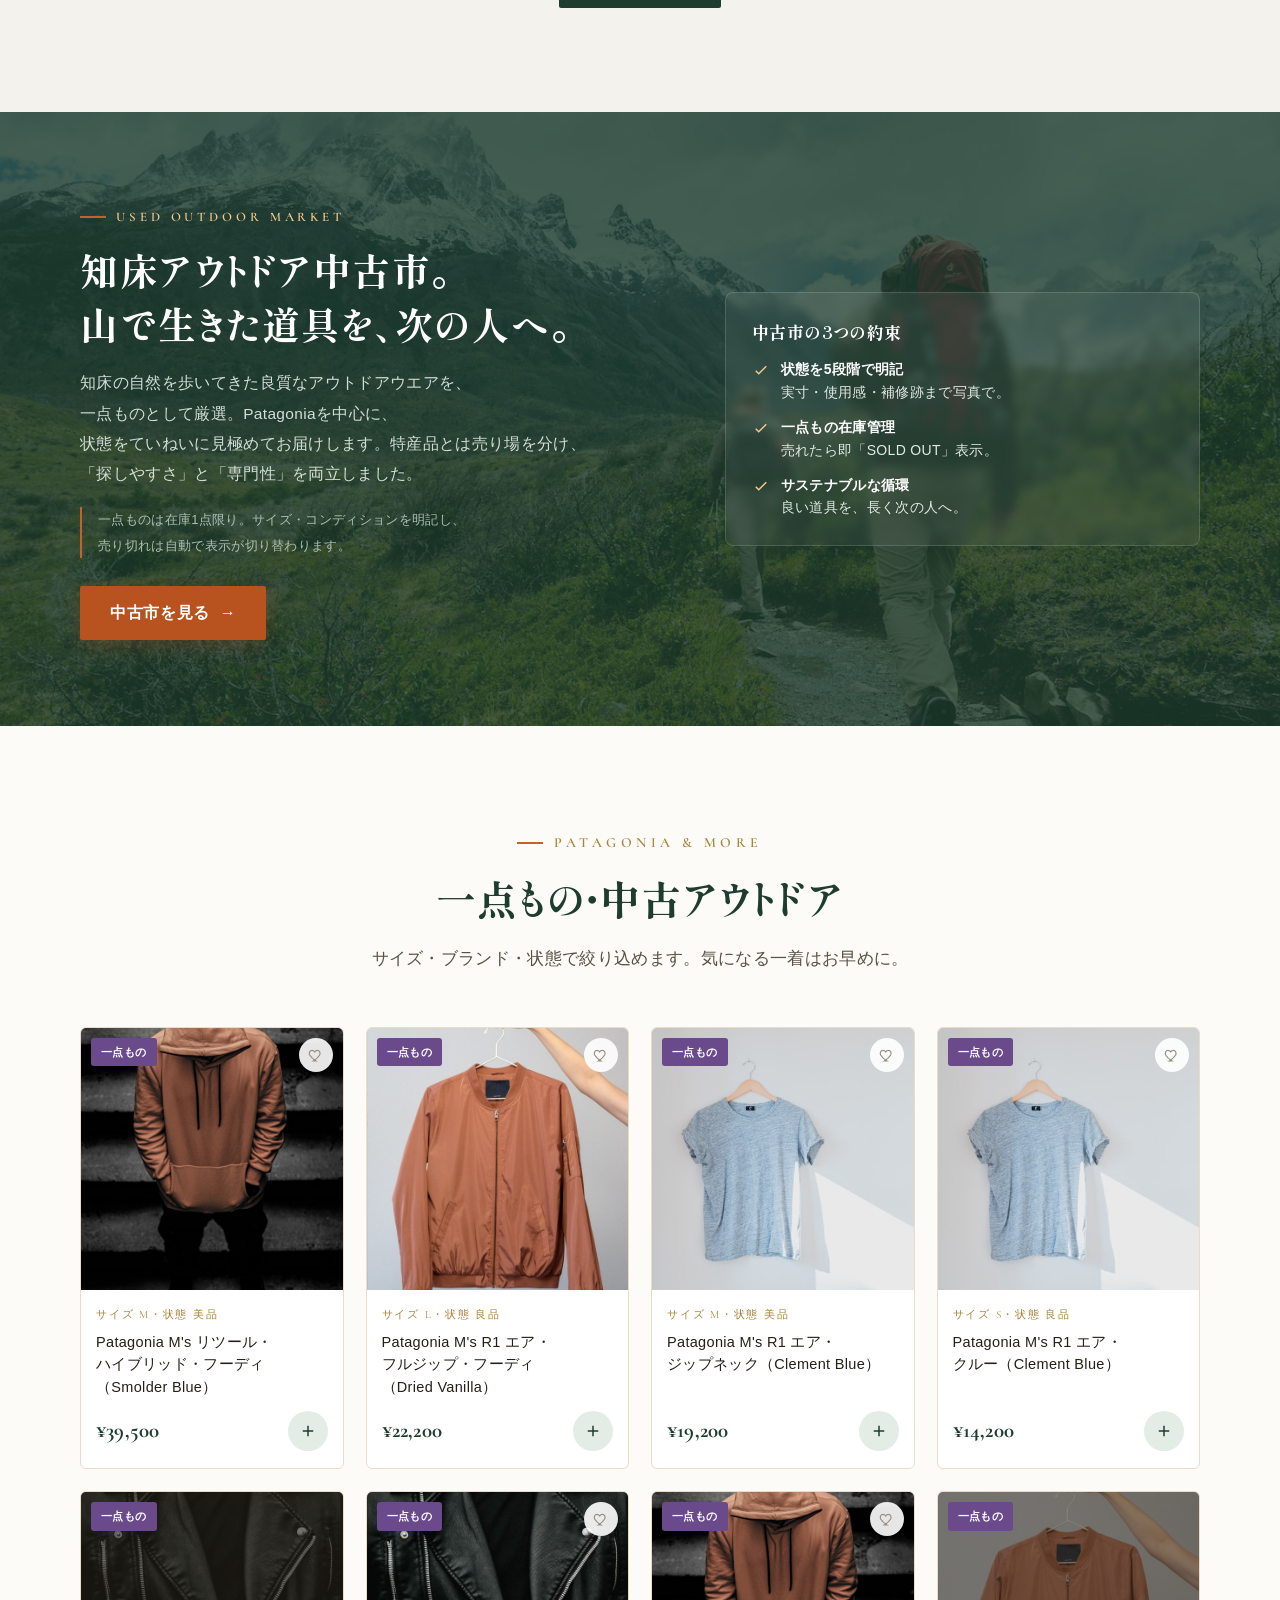
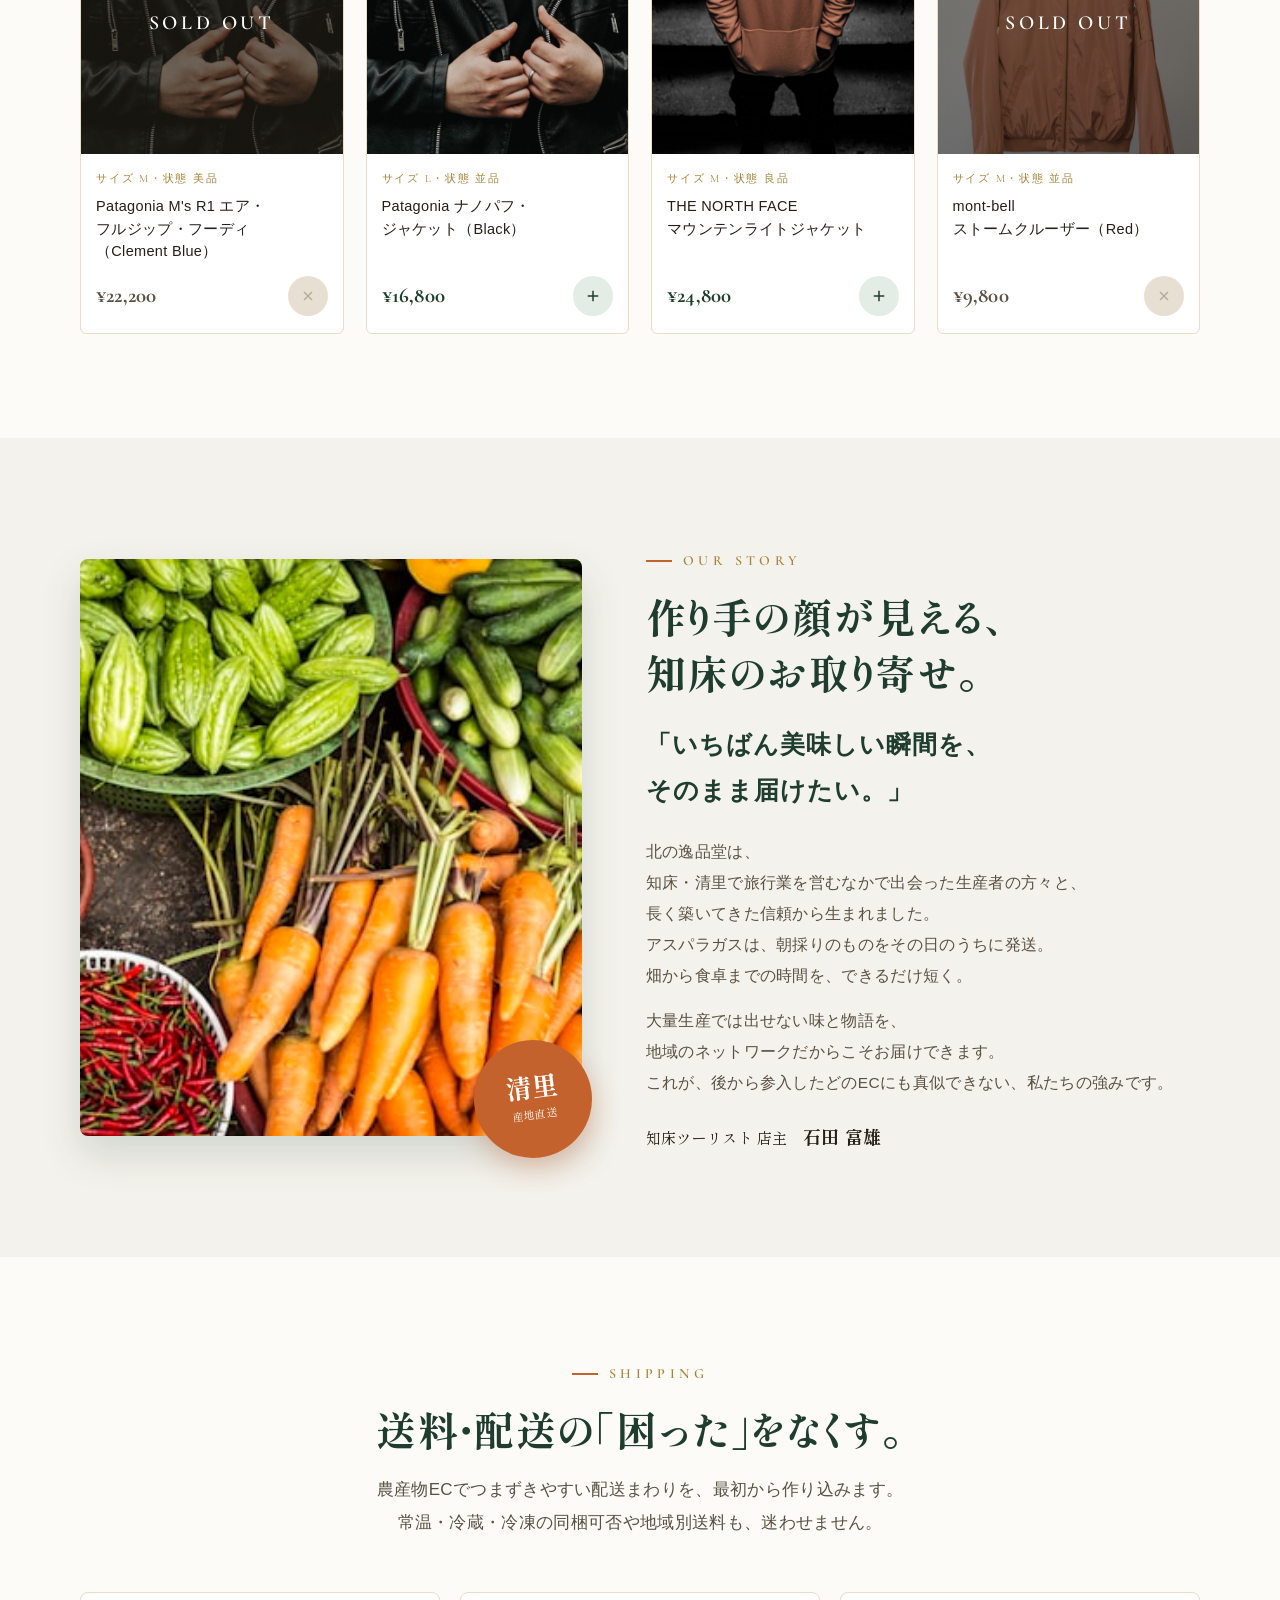
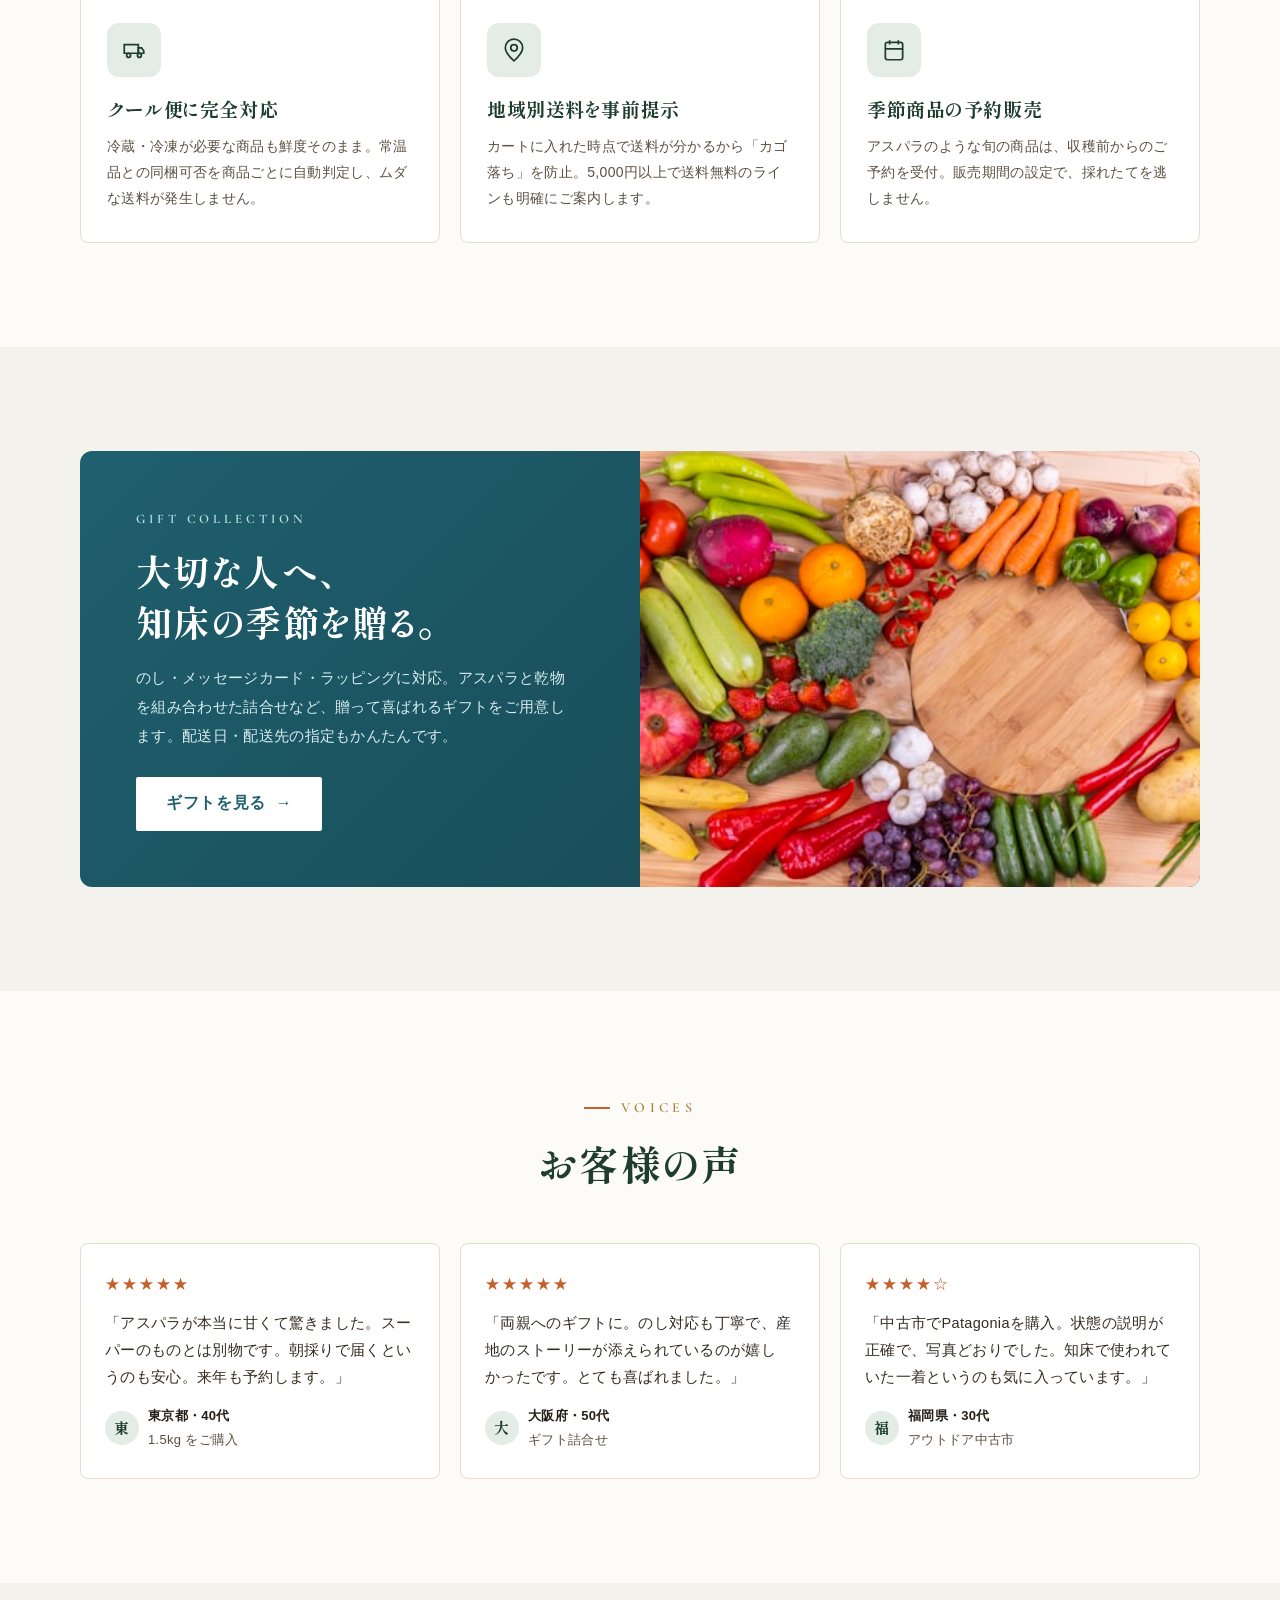
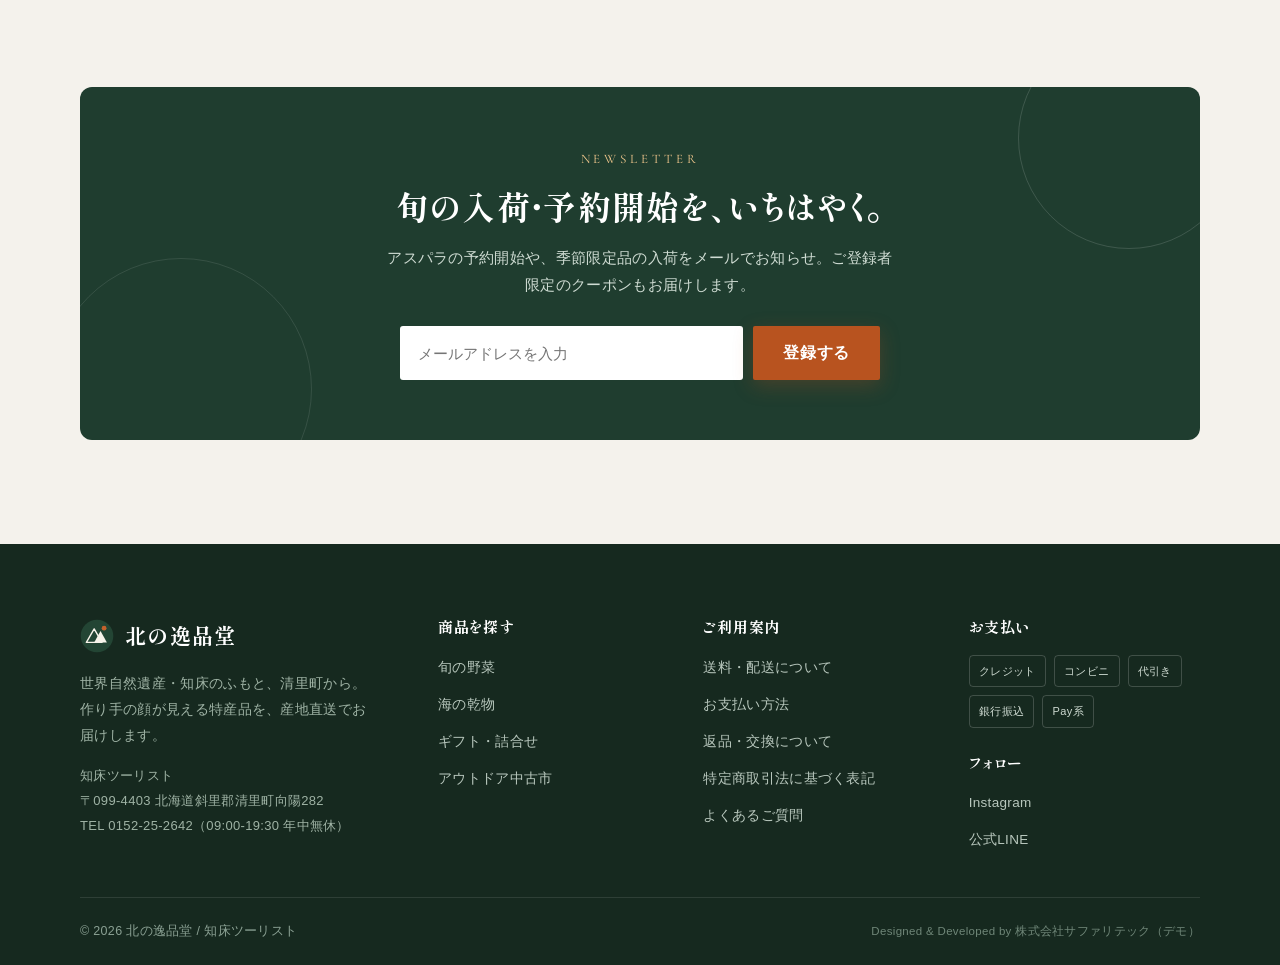
==== commit d560bfea: "商品写真の不一致を修正（干し椎茸・昆布・鮭とば・ギフト等） 中身と合っていなかった代替画像を実物に差し替え: - 干し椎茸→乾燥椎茸、昆布→乾燥昆布、鮭とば→鮭、ギフト松→化粧箱 - カテゴリ: 海の" ====
--- a/index.html
+++ b/index.html
@@ -410,11 +410,11 @@
         <div class="cc"><span class="en">Seasonal</span><span class="jp">旬の野菜</span><span class="n">アスパラ・季節の収穫</span></div>
       </a>
       <a href="#products" class="cat reveal" data-d="2">
-        <div class="ci" style="background-image:url('assets/img/nuts.jpg')"></div>
+        <div class="ci" style="background-image:url('assets/img/kelp.jpg')"></div>
         <div class="cc"><span class="en">Dried Goods</span><span class="jp">海の乾物</span><span class="n">昆布・干物・珍味</span></div>
       </a>
       <a href="#products" class="cat reveal" data-d="3">
-        <div class="ci" style="background-image:url('assets/img/flatlay.jpg')"></div>
+        <div class="ci" style="background-image:url('assets/img/giftbox.jpg')"></div>
         <div class="cc"><span class="en">Gift</span><span class="jp">ギフト・詰合せ</span><span class="n">贈り物・のし対応</span></div>
       </a>
       <a href="#outdoor" class="cat reveal" data-d="3">
@@ -683,12 +683,12 @@
   {n:"北海道オホーツク小清水町産アスパラガス 2.0kg", p:5000, cat:"veg", tags:[], img:"assets/img/asparagus3.jpg", badge:[], unit:"／箱"},
   {n:"北海道オホーツク小清水町産アスパラガス 1.5kg", p:4100, cat:"veg", tags:[], img:"assets/img/asparagus4.jpg", badge:[], unit:"／束"},
   {n:"北海道オホーツク小清水町産アスパラガス 1.0kg", p:3150, cat:"veg", tags:[], img:"assets/img/asparagus5.jpg", badge:[], unit:"／束", stock:3},
-  {n:"清里・知床の昆布 だし用（180g）", p:1480, cat:"dried", tags:[], img:"assets/img/flatlay.jpg", badge:[], unit:""},
-  {n:"オホーツク産 干し椎茸 化粧箱入り", p:3200, cat:"dried", tags:["gift"], img:"assets/img/nuts.jpg", badge:["gift"], unit:""},
-  {n:"知床の恵み 特産品ギフト詰合せ［松］", p:6800, cat:"gift", tags:["gift"], img:"assets/img/abundance.jpg", badge:["gift"], unit:""},
-  {n:"知床の恵み 特産品ギフト詰合せ［竹］", p:4800, cat:"gift", tags:["gift"], img:"assets/img/onions.jpg", badge:[], unit:""},
+  {n:"清里・知床の昆布 だし用（180g）", p:1480, cat:"dried", tags:[], img:"assets/img/kombu.jpg", badge:[], unit:""},
+  {n:"オホーツク産 干し椎茸 化粧箱入り", p:3200, cat:"dried", tags:["gift"], img:"assets/img/shiitake.jpg", badge:["gift"], unit:""},
+  {n:"知床の恵み 特産品ギフト詰合せ［松］", p:6800, cat:"gift", tags:["gift"], img:"assets/img/giftbox.jpg", badge:["gift"], unit:""},
+  {n:"知床の恵み 特産品ギフト詰合せ［竹］", p:4800, cat:"gift", tags:["gift"], img:"assets/img/abundance.jpg", badge:[], unit:""},
   {n:"アスパラ予約便 2027年春（早割）", p:3000, cat:"veg", tags:[], img:"assets/img/asparagus6.jpg", badge:["season"], unit:"／予約"},
-  {n:"北の珍味 鮭とば 食べきりパック", p:980, cat:"dried", tags:[], img:"assets/img/nuts.jpg", badge:[], unit:""},
+  {n:"北の珍味 鮭とば 食べきりパック", p:980, cat:"dried", tags:[], img:"assets/img/salmon.jpg", badge:[], unit:""},
   {n:"清里じゃがいも 食べ比べ 5kg", p:2600, cat:"veg", tags:[], img:"assets/img/potato.jpg", badge:["new"], unit:"／箱"},
 ];
 
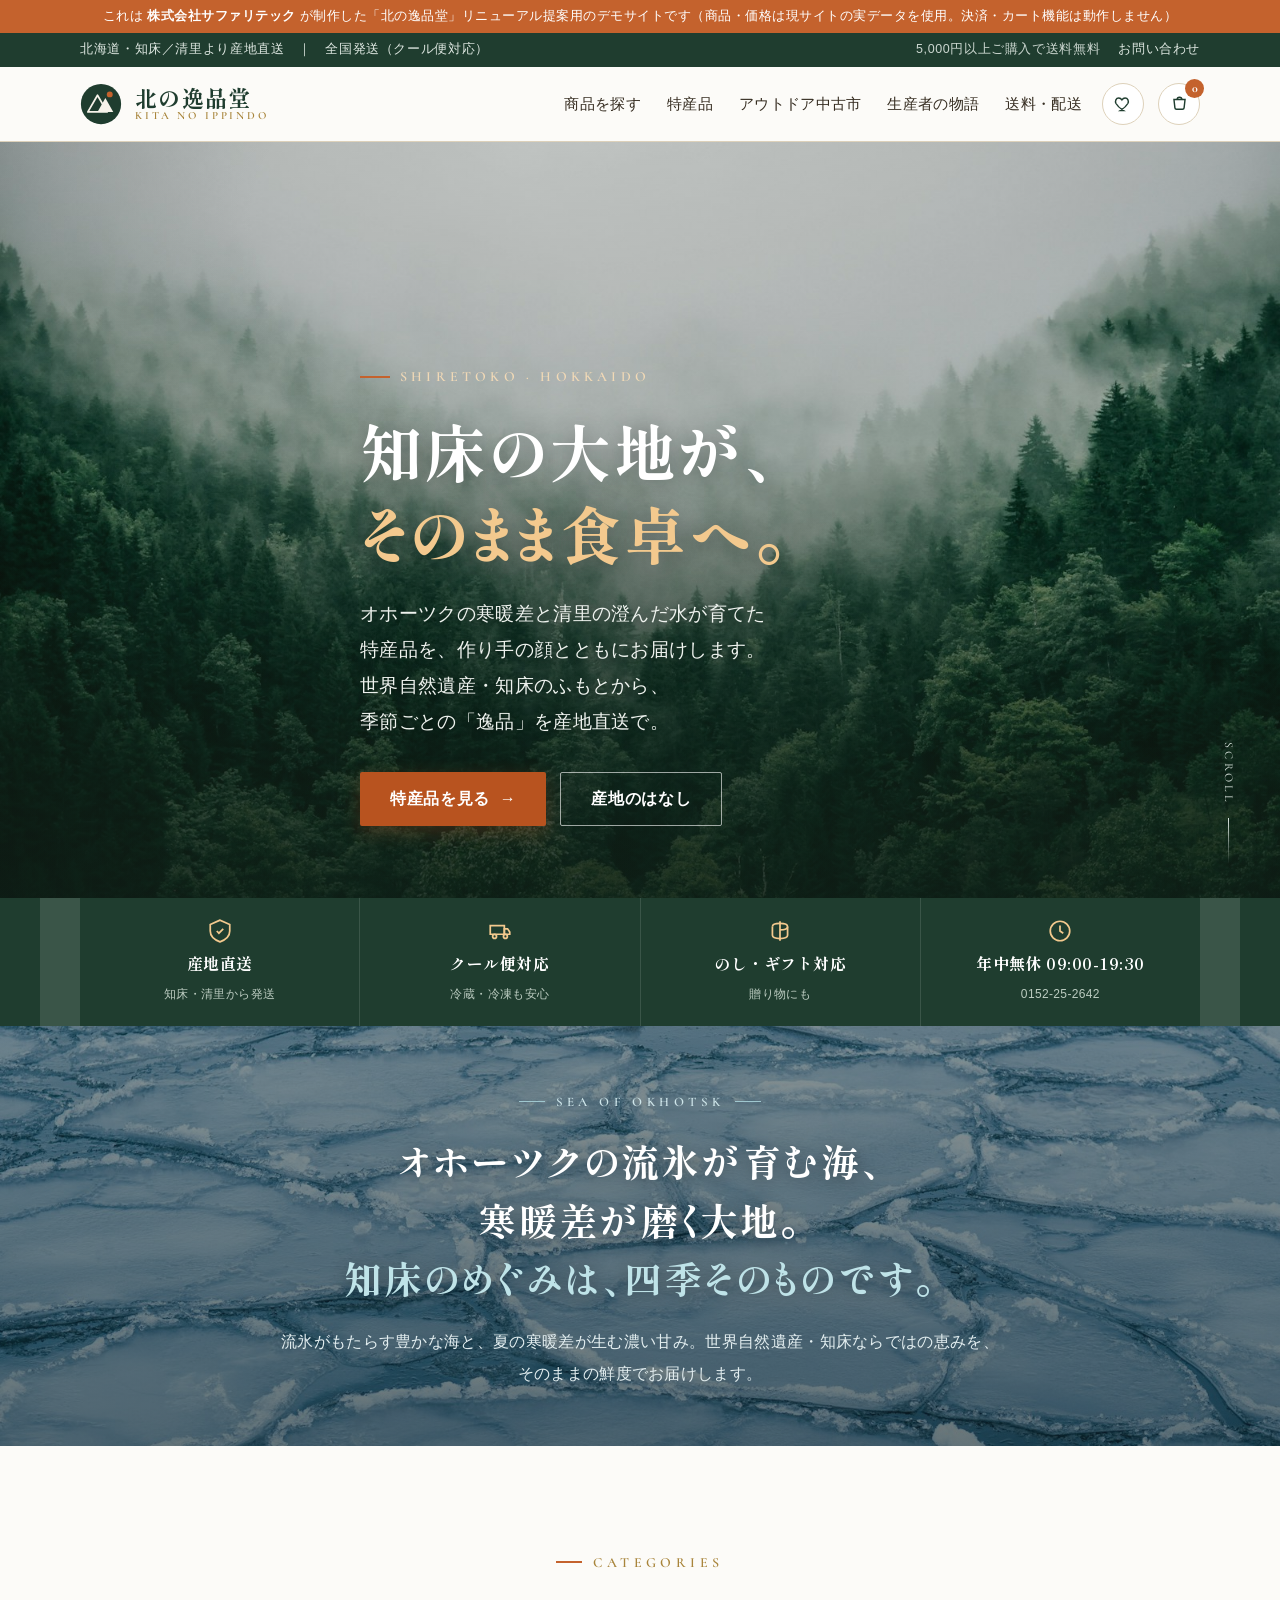
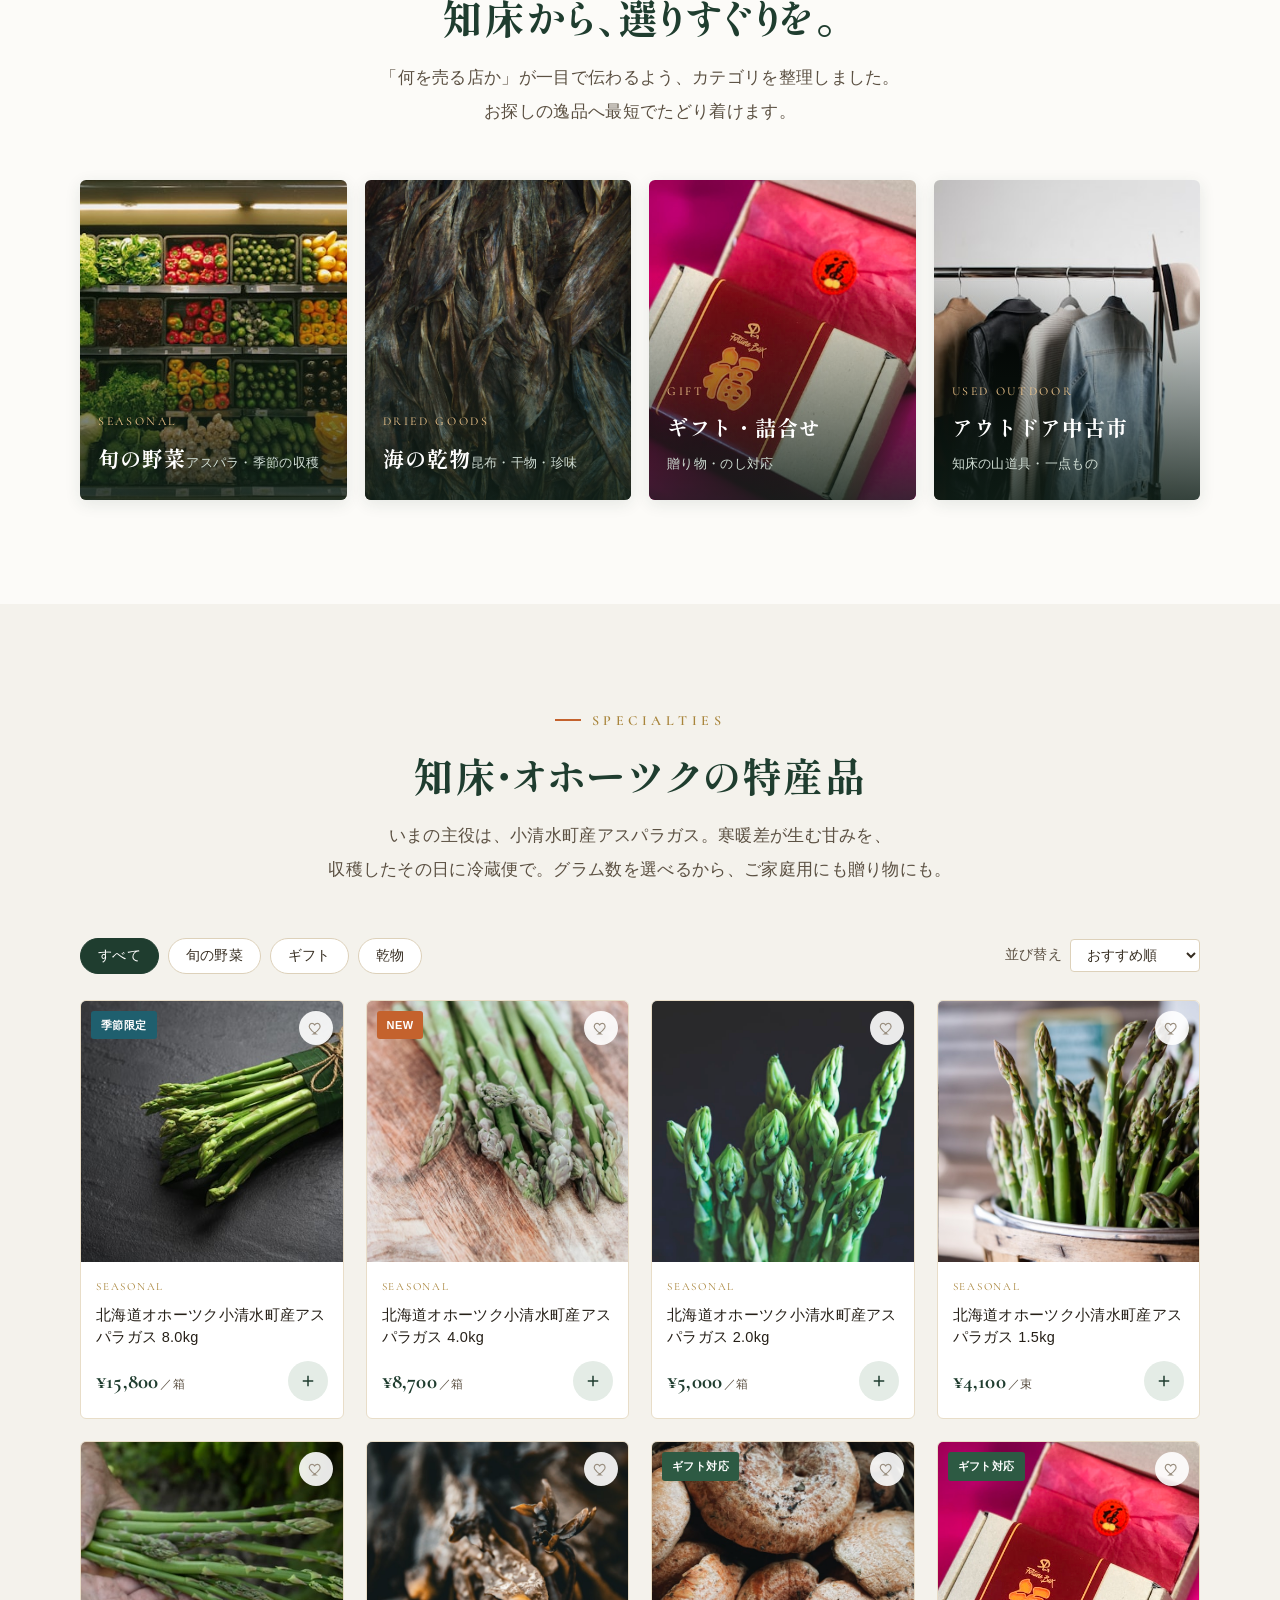
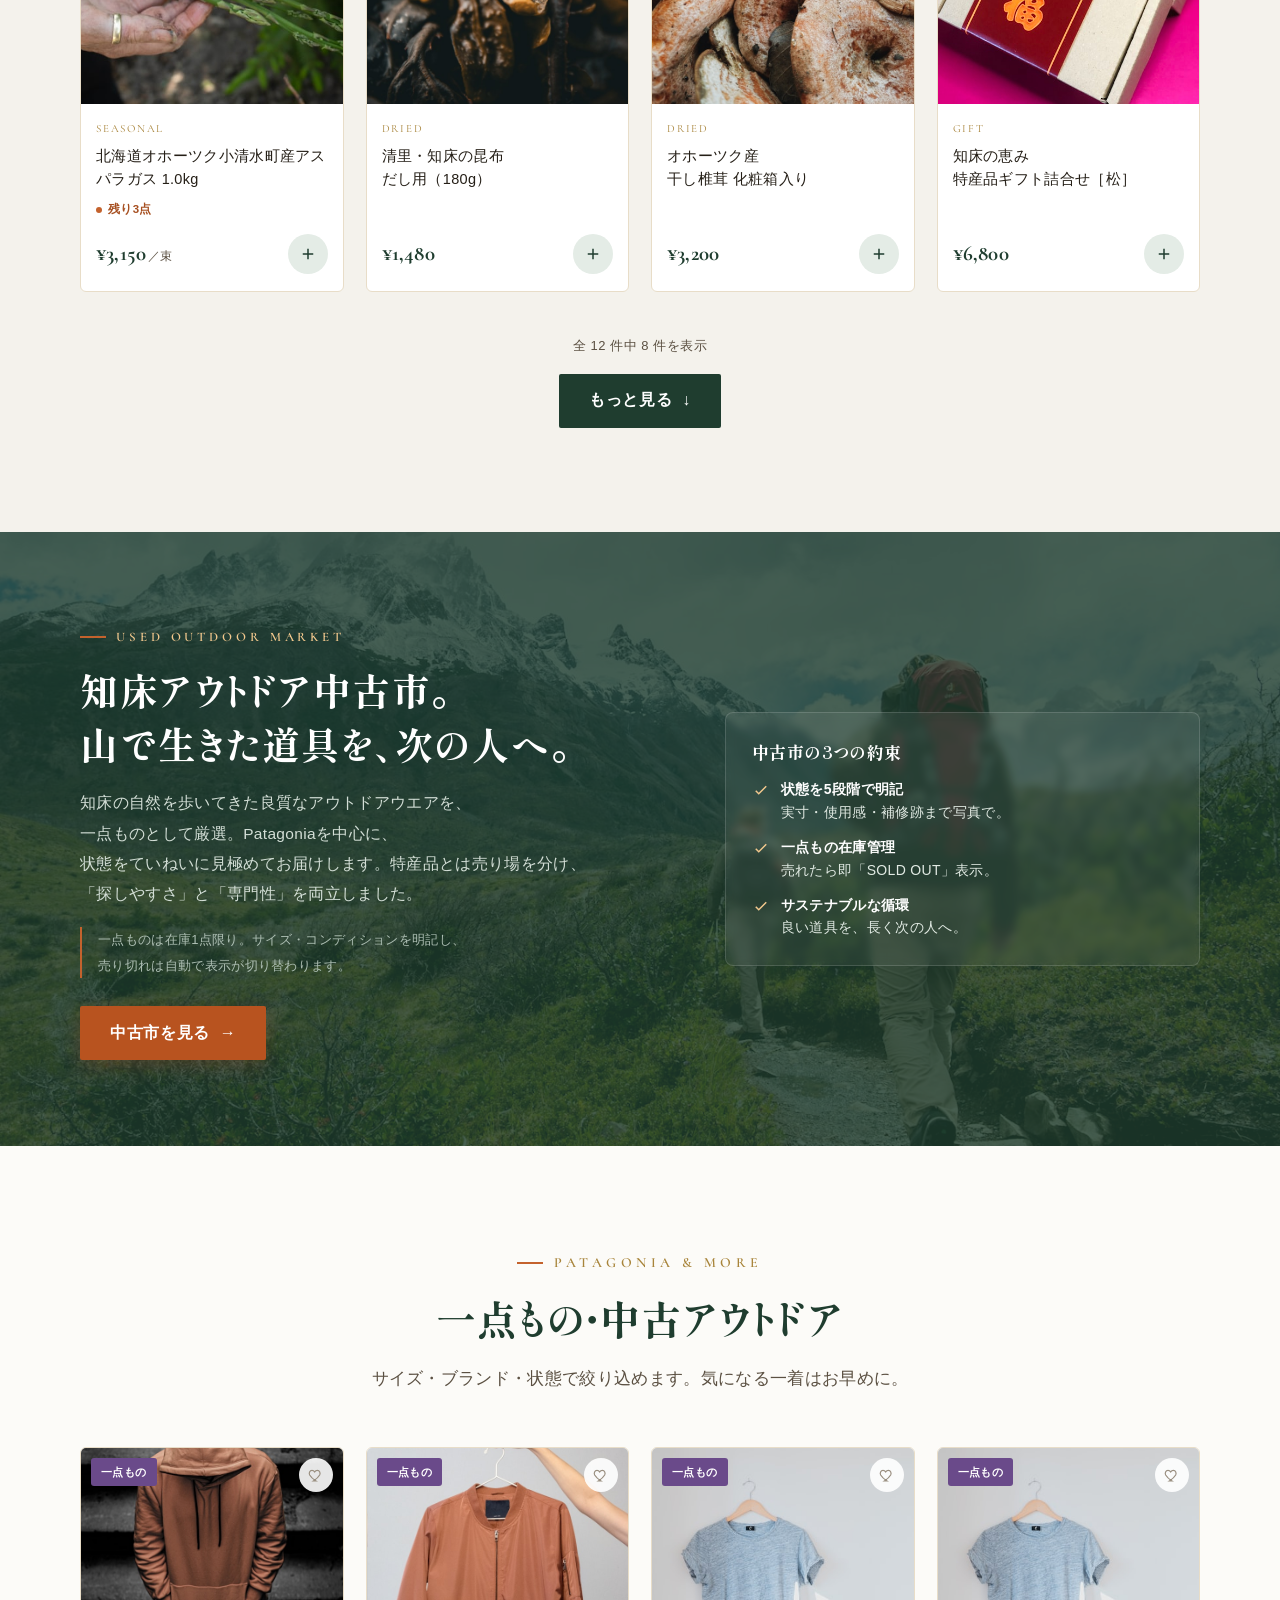
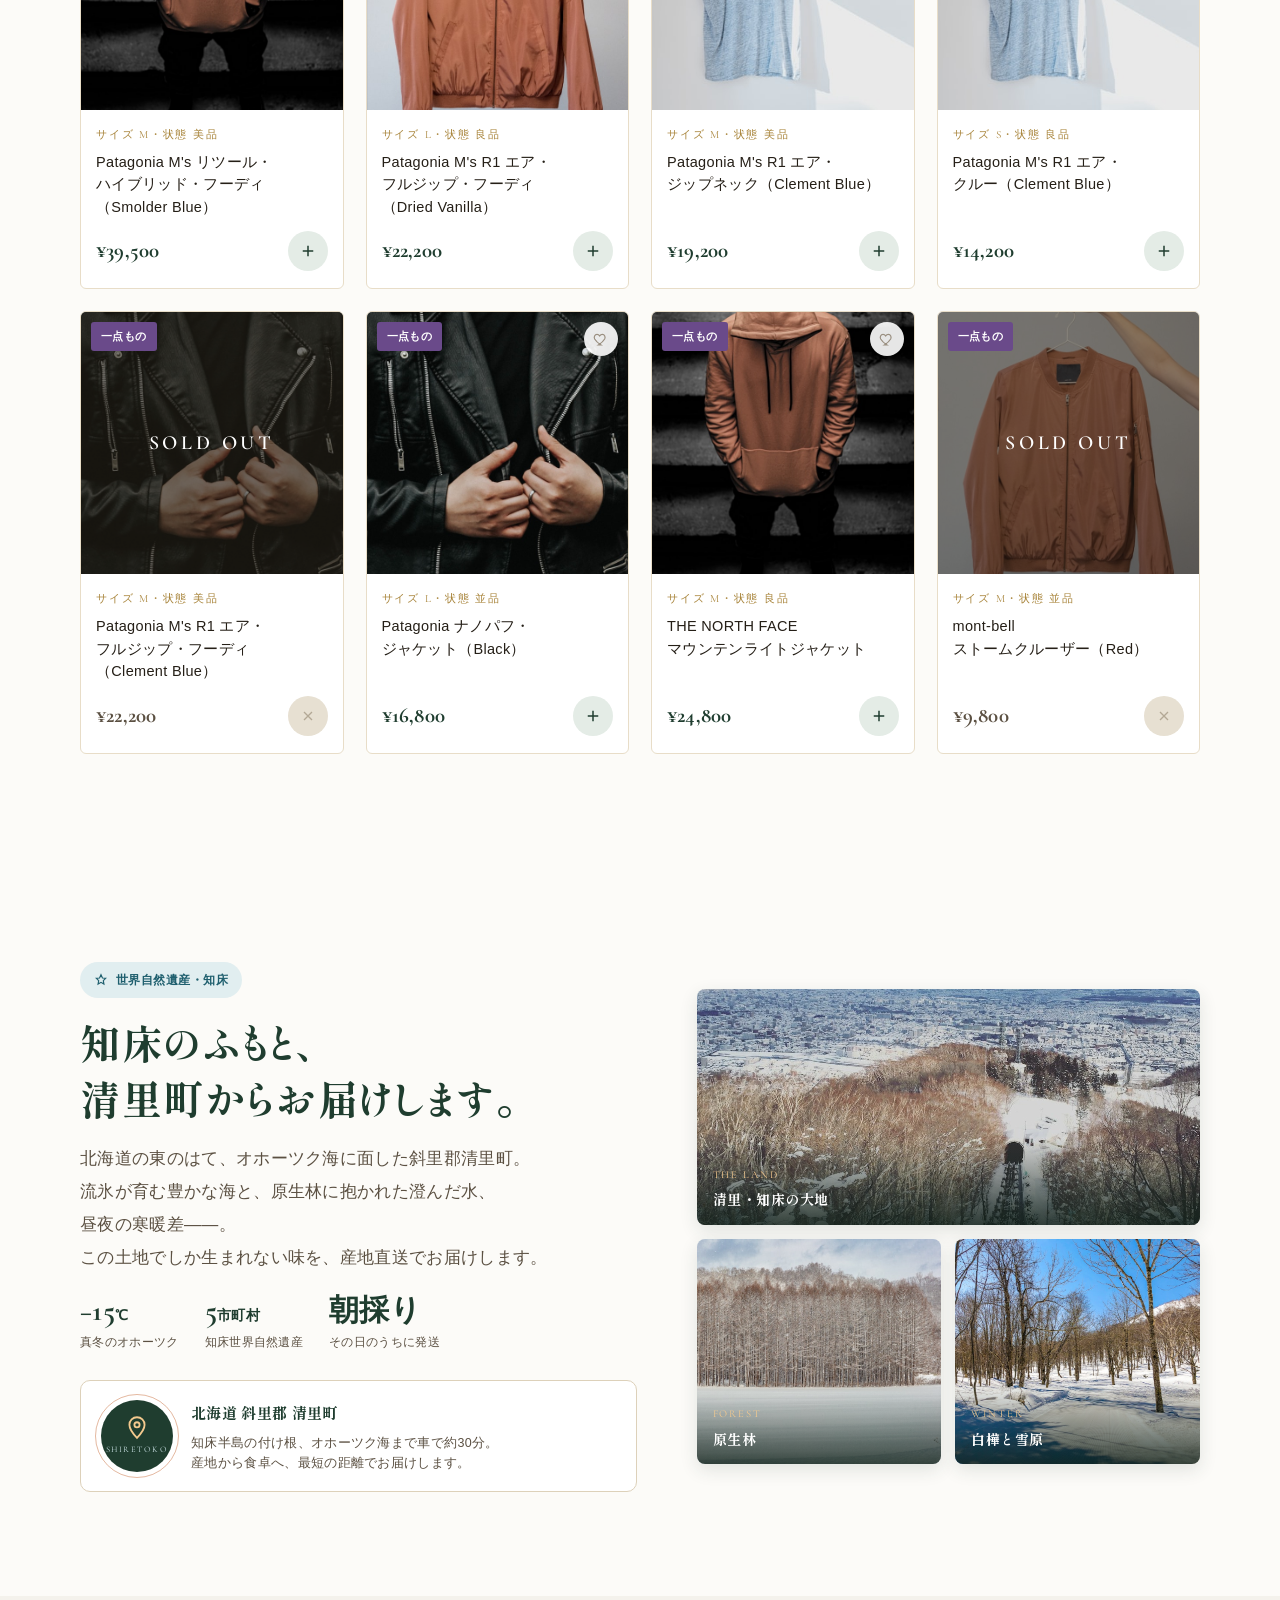
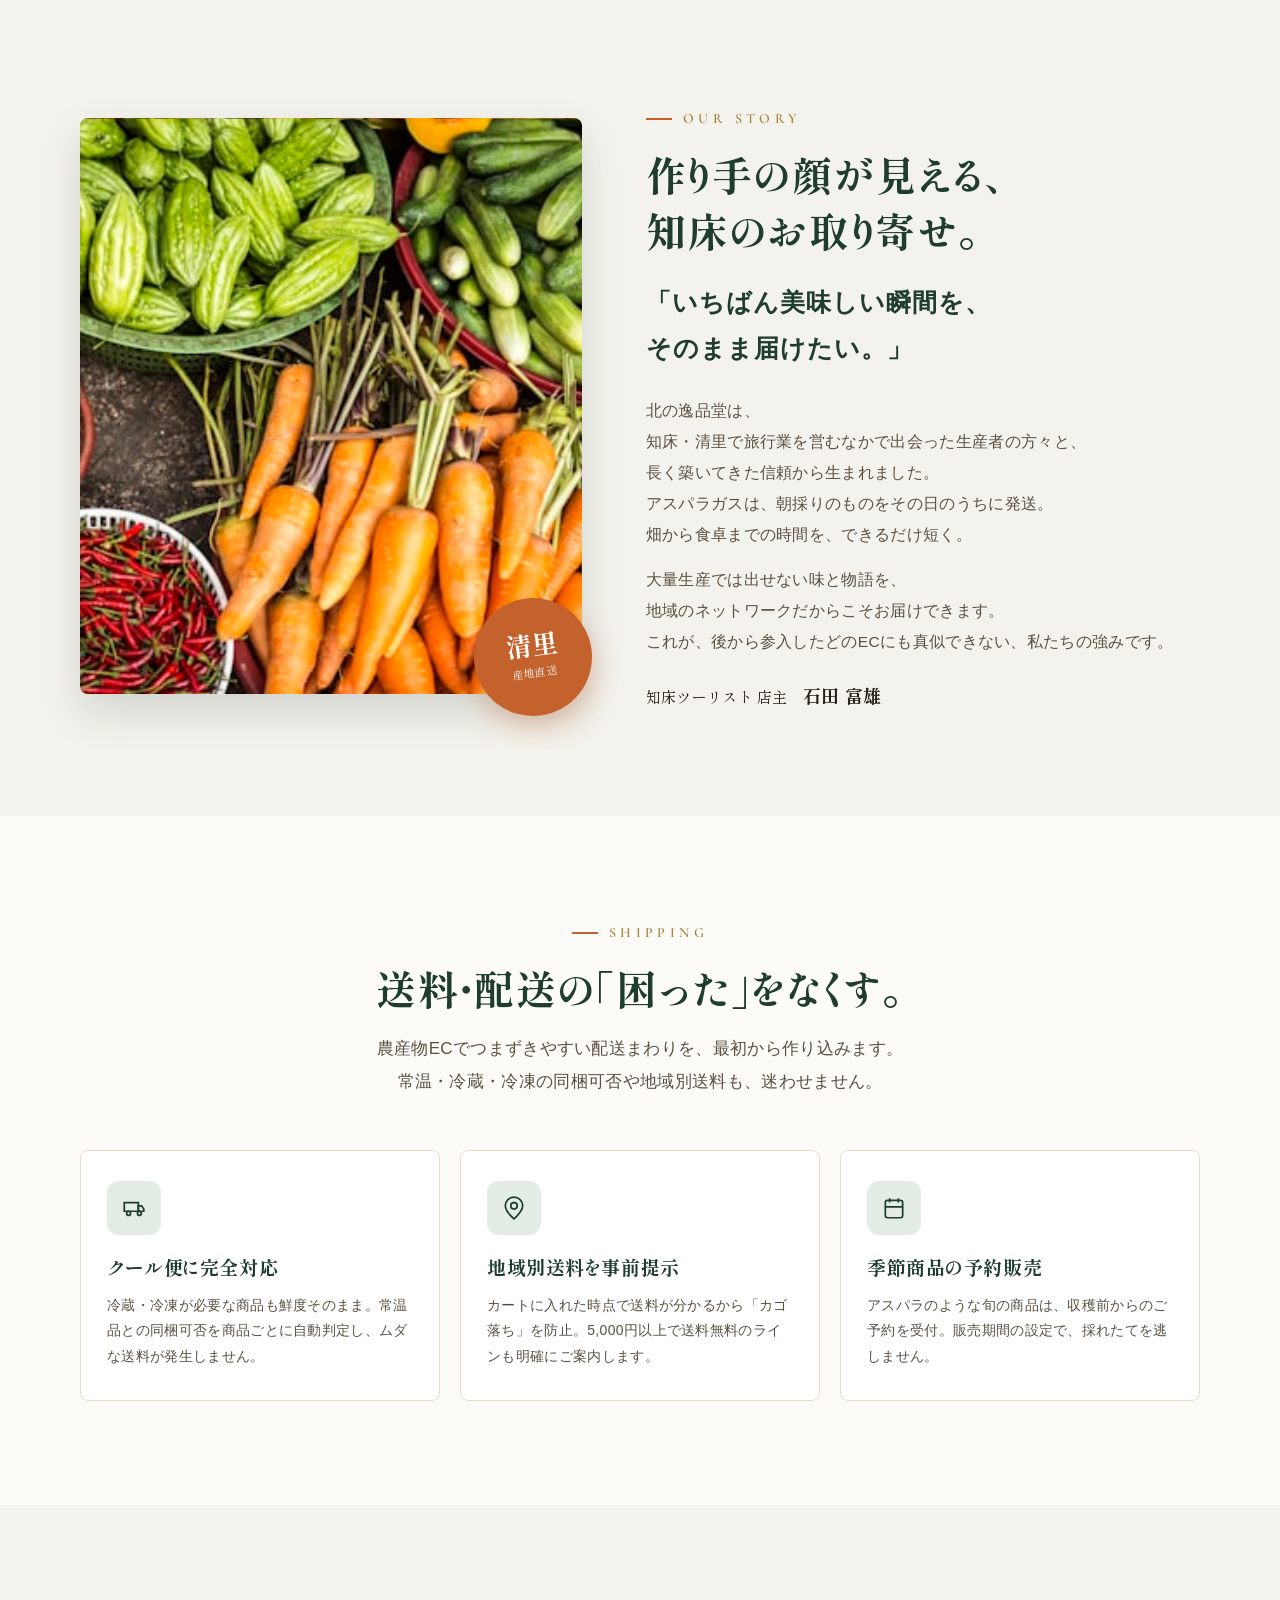
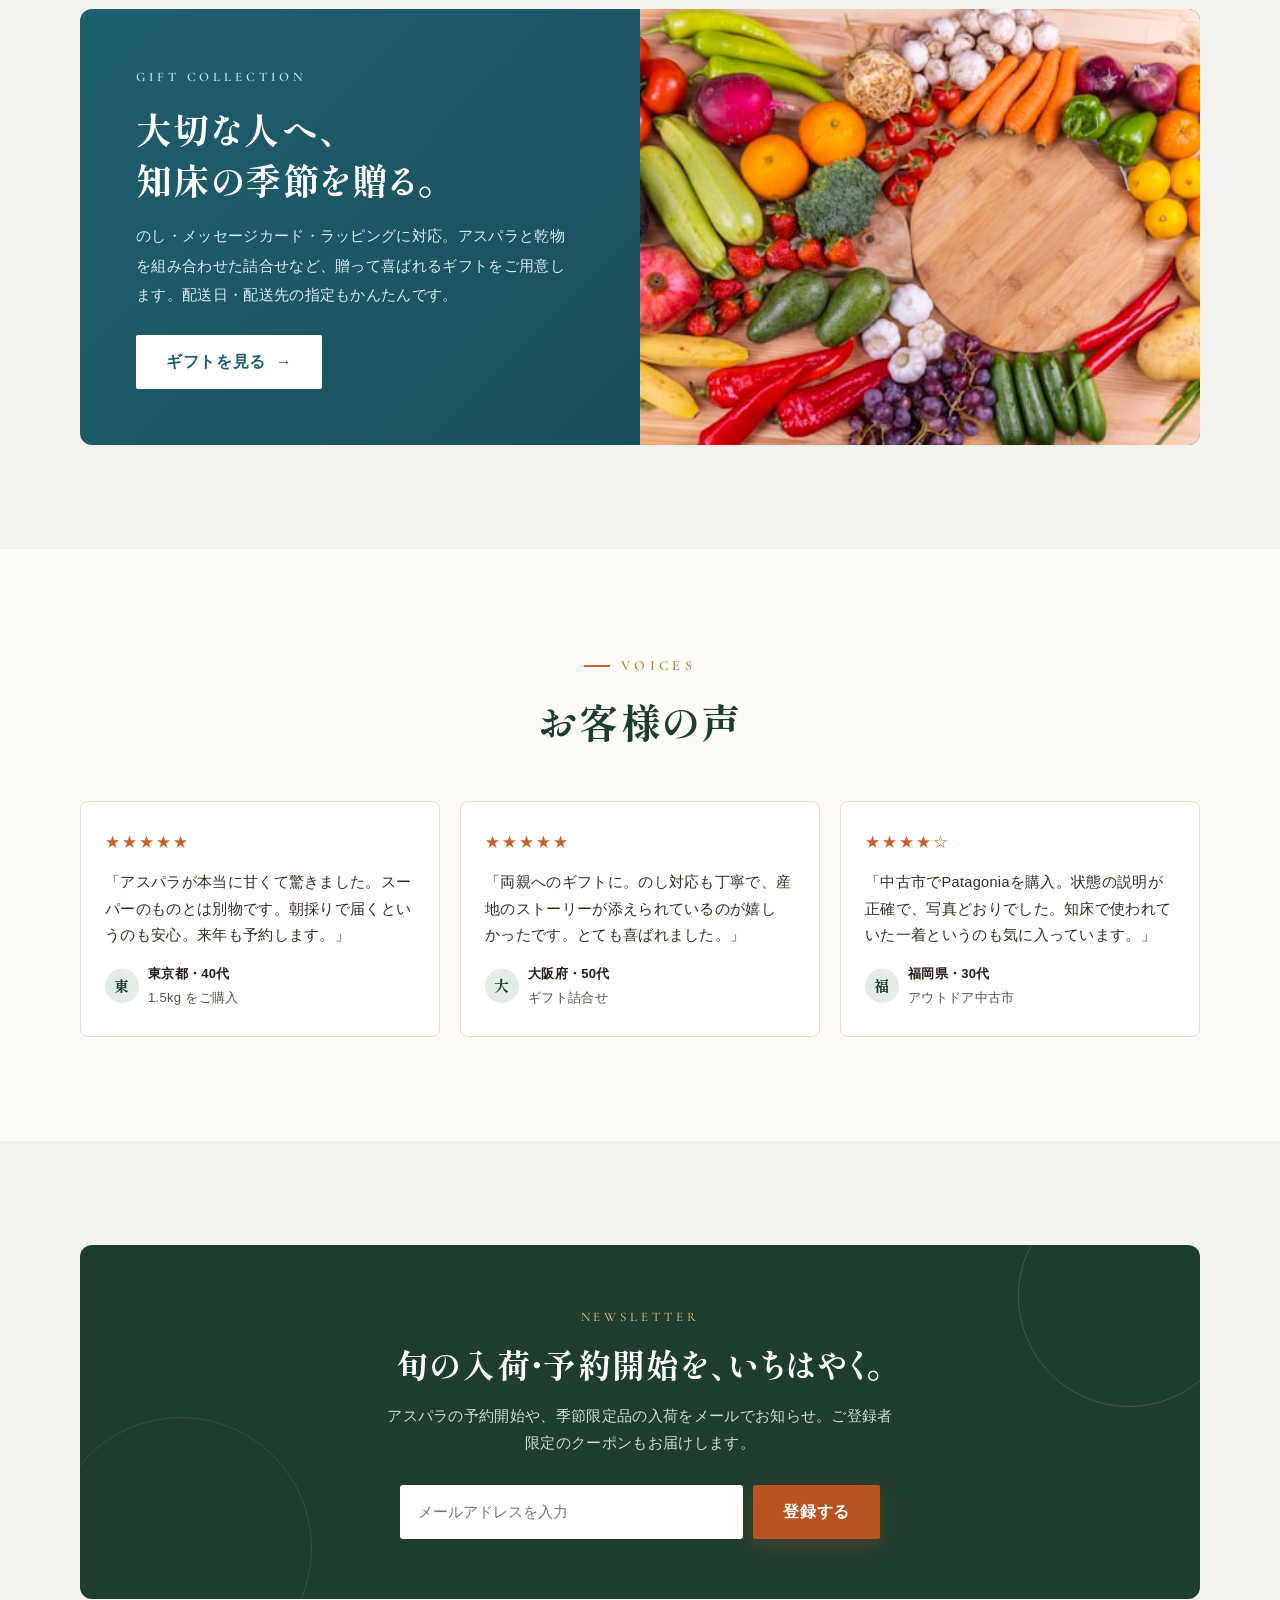
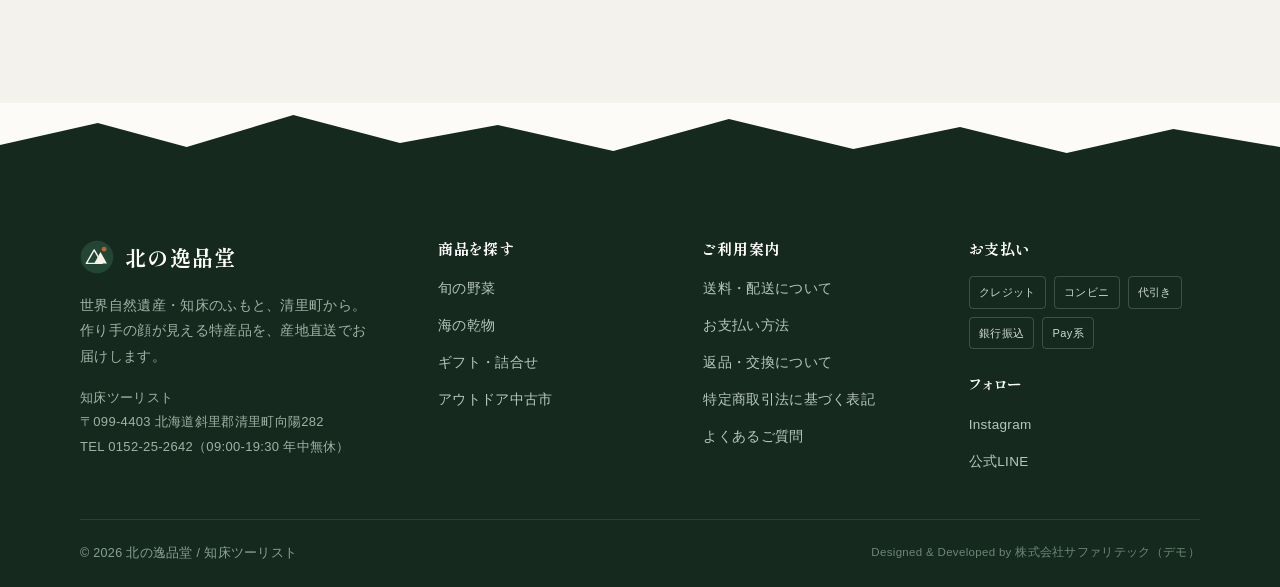
==== commit 45cca36b: "北海道・知床らしさを強化 - オホーツク流氷のシーンバンドを追加（世界自然遺産・知床の訴求） - 「産地紹介」セクション新設：清里/知床の解説＋ロケーションバッジ＋実景タイル（大地・原生林・白樺/雪原" ====
--- a/index.html
+++ b/index.html
@@ -309,6 +309,45 @@
   .drawer nav a{padding:14px 8px;border-bottom:1px solid var(--line-soft);font-size:16px;font-weight:500;color:var(--ink-2);display:flex;justify-content:space-between;align-items:center;}
   .drawer nav a:hover{color:var(--forest);}
   .drawer .dcta{margin-top:20px;}
+
+  /* ============ 知床シーンバンド（流氷など） ============ */
+  .scene{position:relative;min-height:clamp(300px,46vw,420px);display:flex;align-items:center;justify-content:center;text-align:center;color:#fff;overflow:hidden;}
+  .scene .sbg{position:absolute;inset:0;background-size:cover;background-position:center;background-color:#16323a;}
+  .scene::after{content:"";position:absolute;inset:0;background:linear-gradient(180deg,rgba(15,34,40,.5) 0%,rgba(15,34,40,.62) 100%);}
+  .scene .inner{position:relative;z-index:2;max-width:780px;padding:48px 24px;}
+  .scene .lab{font-family:var(--eng);font-size:13px;letter-spacing:.34em;text-transform:uppercase;color:#cfe6ea;font-weight:600;display:inline-flex;align-items:center;gap:11px;margin-bottom:18px;}
+  .scene .lab::before,.scene .lab::after{content:"";width:26px;height:1.5px;background:#9fc7cf;display:inline-block;}
+  .scene h2{font-family:var(--mincho);font-size:clamp(24px,3.6vw,38px);line-height:1.55;letter-spacing:.06em;color:#fff;text-shadow:0 2px 18px rgba(0,0,0,.35);}
+  .scene h2 em{font-style:normal;color:#bfe3e8;}
+  .scene p{margin-top:18px;color:#e3eef0;font-size:clamp(14px,1.6vw,16px);line-height:1.95;}
+
+  /* ============ 産地（知床・清里） ============ */
+  .origin .o-grid{display:grid;grid-template-columns:1.05fr .95fr;gap:clamp(30px,5vw,60px);align-items:center;}
+  .origin .o-tiles{display:grid;grid-template-columns:1fr 1fr;grid-template-rows:auto auto;gap:14px;}
+  .origin .tile{position:relative;border-radius:8px;overflow:hidden;box-shadow:0 6px 18px rgba(31,61,47,.12);}
+  .origin .tile .ti{width:100%;height:100%;background-size:cover;background-position:center;transition:transform .6s var(--ease);}
+  .origin .tile:hover .ti{transform:scale(1.06);}
+  .origin .tile.big{grid-column:1 / -1;aspect-ratio:16/7.5;}
+  .origin .tile.sm{aspect-ratio:1/0.92;}
+  .origin .tile .cap{position:absolute;left:0;bottom:0;right:0;padding:18px 16px 12px;background:linear-gradient(180deg,transparent,rgba(16,32,24,.82));color:#fff;}
+  .origin .tile .cap b{font-family:var(--mincho);font-size:14px;font-weight:700;letter-spacing:.04em;display:block;}
+  .origin .tile .cap span{font-family:var(--eng);font-size:10.5px;letter-spacing:.18em;text-transform:uppercase;color:#f3c98e;}
+  .origin .o-text .badge-wsh{display:inline-flex;align-items:center;gap:8px;background:var(--ocean-soft);color:var(--ocean);font-size:12px;font-weight:700;padding:7px 14px;border-radius:30px;letter-spacing:.04em;margin-bottom:16px;}
+  .origin .o-text .facts{display:flex;gap:26px;margin-top:22px;flex-wrap:wrap;}
+  .origin .o-text .fact .n{font-family:var(--eng);font-size:30px;font-weight:700;color:var(--forest);line-height:1;}
+  .origin .o-text .fact .l{font-size:12px;color:var(--ink-soft);margin-top:5px;}
+  /* 北海道マップ */
+  .hokkaido{display:flex;align-items:center;gap:18px;margin-top:26px;padding:18px 20px;background:var(--white);border:1px solid var(--line);border-radius:10px;}
+  .hokkaido .hk-badge{flex:none;width:72px;height:72px;border-radius:50%;background:var(--forest);color:#f3c98e;display:flex;flex-direction:column;align-items:center;justify-content:center;gap:2px;position:relative;}
+  .hokkaido .hk-badge::after{content:"";position:absolute;inset:-6px;border-radius:50%;border:1.5px solid var(--autumn);opacity:.45;}
+  .hokkaido .hk-badge .en{font-family:var(--eng);font-size:8.5px;letter-spacing:.18em;text-transform:uppercase;color:#cfe6ea;}
+  .hokkaido .hk-t .hk-place{font-family:var(--mincho);font-size:15px;color:var(--forest);font-weight:700;}
+  .hokkaido .hk-t p{font-size:12.5px;color:var(--ink-soft);margin-top:5px;line-height:1.6;}
+  @media(max-width:860px){.origin .o-grid{grid-template-columns:1fr;}}
+
+  /* ============ 知床連山シルエット ディバイダー ============ */
+  .ridge{display:block;width:100%;height:64px;color:var(--forest);margin-bottom:-1px;}
+  .ridge.flip{transform:rotate(180deg);}
 </style>
 </head>
 <body>
@@ -396,6 +435,16 @@
   </div>
 </div>
 
+<!-- 知床シーンバンド（オホーツクの流氷） -->
+<section class="scene">
+  <div class="sbg" style="background-image:url('assets/img/shiretoko-ice.jpg')"></div>
+  <div class="inner reveal">
+    <span class="lab">Sea of Okhotsk</span>
+    <h2><span class="np">オホーツクの流氷が育む海、</span><span class="np">寒暖差が磨く大地。</span><br><em><span class="np">知床のめぐみは、四季そのものです。</span></em></h2>
+    <p><span class="np">流氷がもたらす豊かな海と、</span><span class="np">夏の寒暖差が生む濃い甘み。</span><span class="np">世界自然遺産・知床ならではの恵みを、</span><span class="np">そのままの鮮度でお届けします。</span></p>
+  </div>
+</section>
+
 <!-- カテゴリ -->
 <section class="section" id="categories">
   <div class="wrap">
@@ -495,6 +544,49 @@
   </div>
 </section>
 
+<!-- 産地紹介（知床・清里） -->
+<section class="section origin" id="origin">
+  <div class="wrap o-grid">
+    <div class="o-text reveal">
+      <span class="badge-wsh">
+        <svg width="14" height="14" viewBox="0 0 24 24" fill="none" stroke="currentColor" stroke-width="2"><path d="M12 3l2.5 5.5L20 9l-4 4 1 6-5-3-5 3 1-6-4-4 5.5-.5z"/></svg>
+        世界自然遺産・知床
+      </span>
+      <h2 class="sec-title" style="text-align:left">知床のふもと、<br>清里町からお届けします。</h2>
+      <p class="sec-lead" style="text-align:left;margin-left:0;"><span class="np">北海道の東のはて、オホーツク海に面した斜里郡清里町。</span><span class="np">流氷が育む豊かな海と、原生林に抱かれた澄んだ水、</span><span class="np">昼夜の寒暖差——。</span><span class="np">この土地でしか生まれない味を、産地直送でお届けします。</span></p>
+      <div class="facts">
+        <div class="fact"><div class="n">−15<small style="font-size:14px;">℃</small></div><div class="l">真冬のオホーツク</div></div>
+        <div class="fact"><div class="n">5<small style="font-size:14px;">市町村</small></div><div class="l">知床世界自然遺産</div></div>
+        <div class="fact"><div class="n">朝採り</div><div class="l">その日のうちに発送</div></div>
+      </div>
+      <div class="hokkaido">
+        <div class="hk-badge" aria-hidden="true">
+          <svg width="26" height="26" viewBox="0 0 24 24" fill="none" stroke="currentColor" stroke-width="1.7"><path d="M12 22s7-7 7-12a7 7 0 0 0-14 0c0 5 7 12 7 12z"/><circle cx="12" cy="10" r="2.4"/></svg>
+          <span class="en">Shiretoko</span>
+        </div>
+        <div class="hk-t">
+          <span class="hk-place">北海道 斜里郡 清里町</span>
+          <p><span class="np">知床半島の付け根、オホーツク海まで車で約30分。</span><span class="np">産地から食卓へ、最短の距離でお届けします。</span></p>
+        </div>
+      </div>
+    </div>
+    <div class="o-tiles reveal" data-d="1">
+      <div class="tile big">
+        <div class="ti" style="background-image:url('assets/img/shiretoko-land.jpg')"></div>
+        <div class="cap"><span>The Land</span><b>清里・知床の大地</b></div>
+      </div>
+      <div class="tile sm">
+        <div class="ti" style="background-image:url('assets/img/shiretoko-forest.jpg')"></div>
+        <div class="cap"><span>Forest</span><b>原生林</b></div>
+      </div>
+      <div class="tile sm">
+        <div class="ti" style="background-image:url('assets/img/shiretoko-birch.jpg')"></div>
+        <div class="cap"><span>Winter</span><b>白樺と雪原</b></div>
+      </div>
+    </div>
+  </div>
+</section>
+
 <!-- 生産者ストーリー -->
 <section class="section tint story" id="story">
   <div class="wrap">
@@ -598,6 +690,10 @@
   </div>
 </section>
 
+<!-- 知床連山シルエット -->
+<svg class="ridge" style="color:#16291f" viewBox="0 0 1440 64" preserveAspectRatio="none" aria-hidden="true">
+  <path fill="currentColor" d="M0,64 L0,42 L110,20 L210,44 L330,12 L450,40 L560,22 L690,48 L820,16 L960,46 L1080,24 L1200,50 L1320,26 L1440,44 L1440,64 Z"/>
+</svg>
 <!-- FOOTER -->
 <footer>
   <div class="wrap">
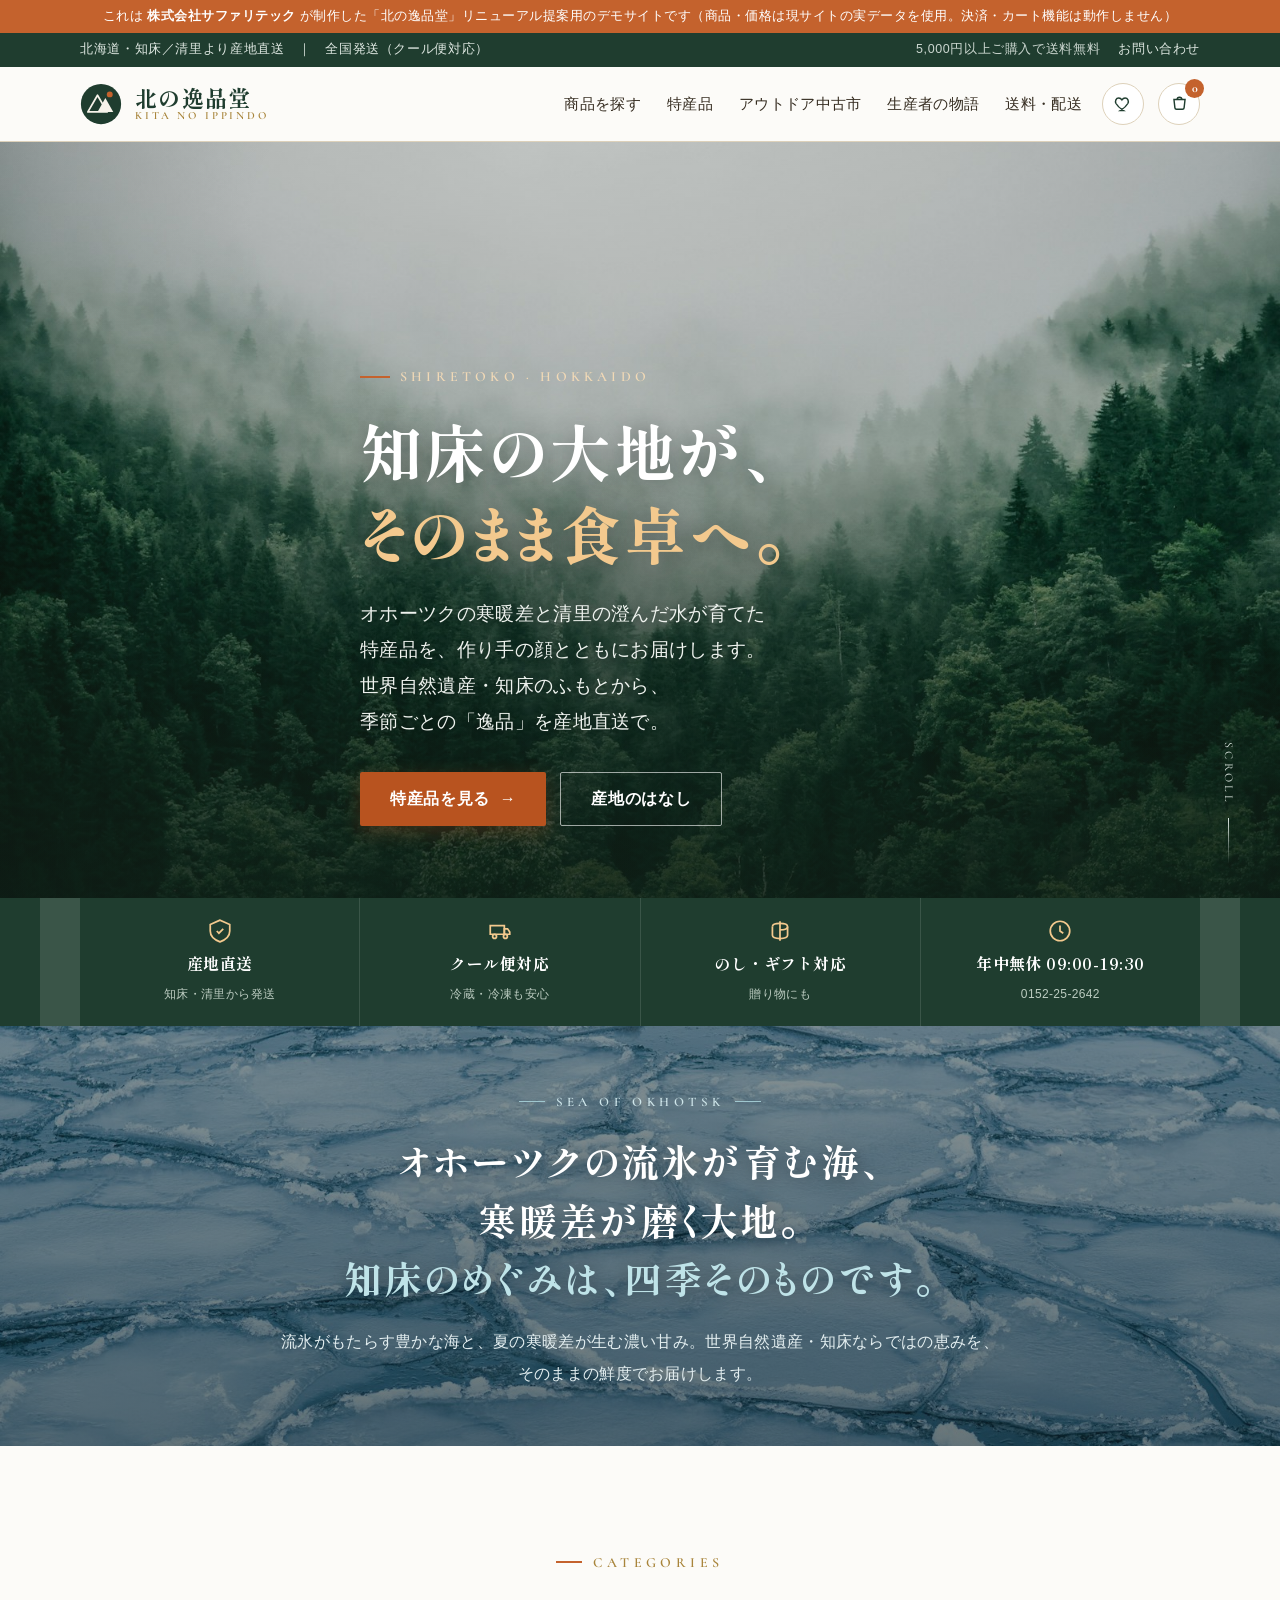
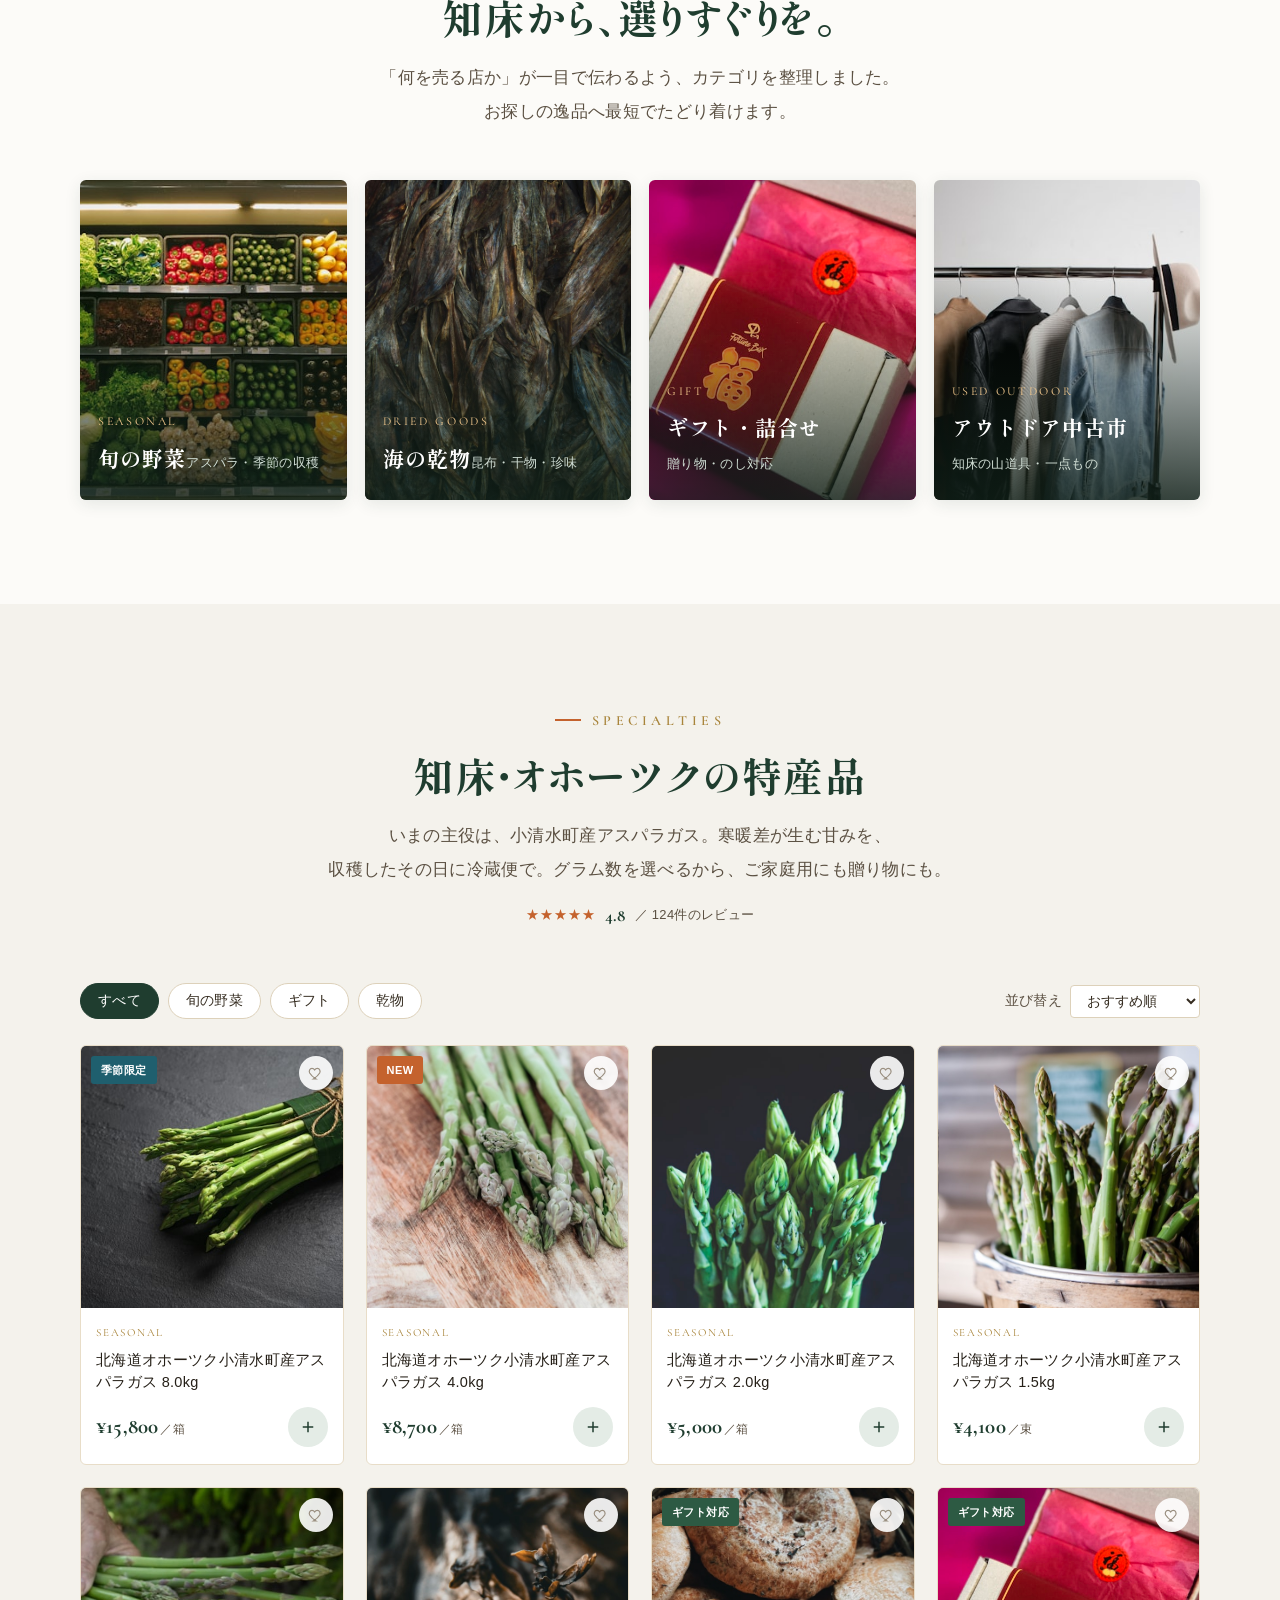
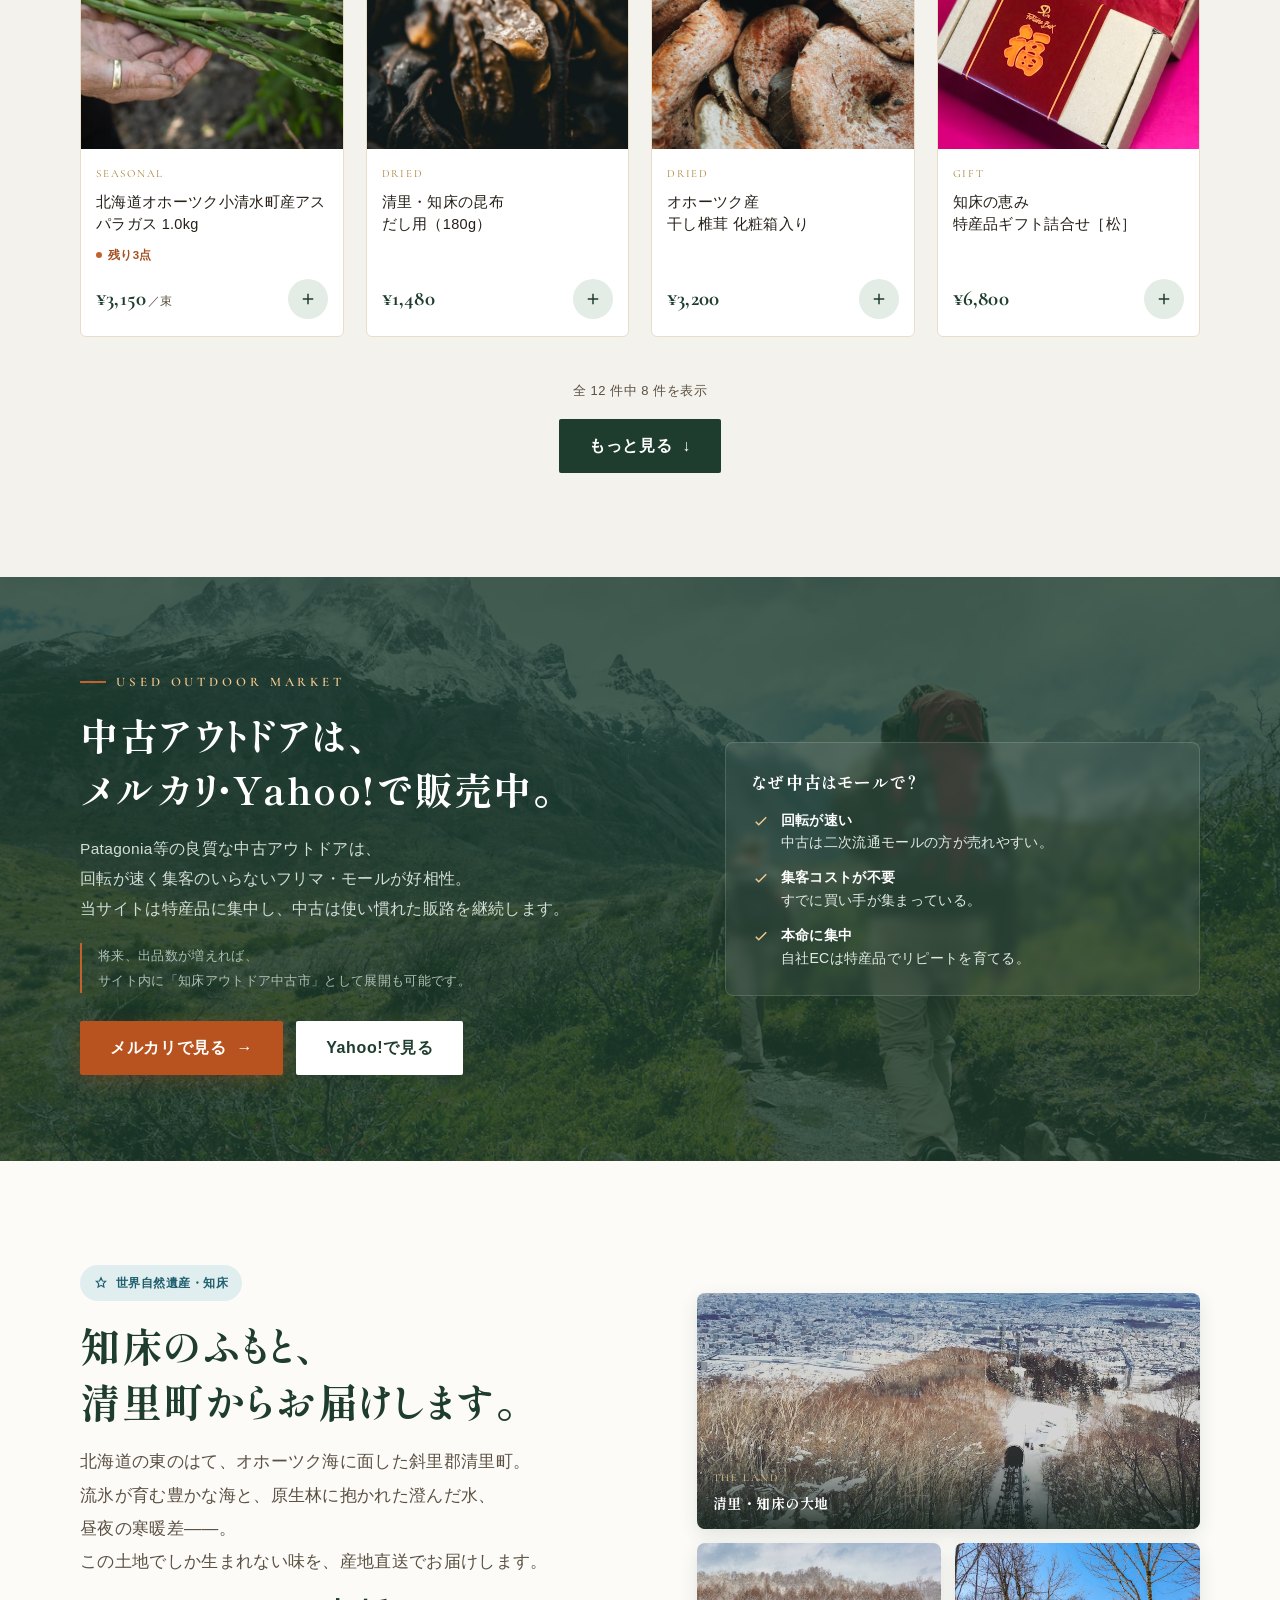
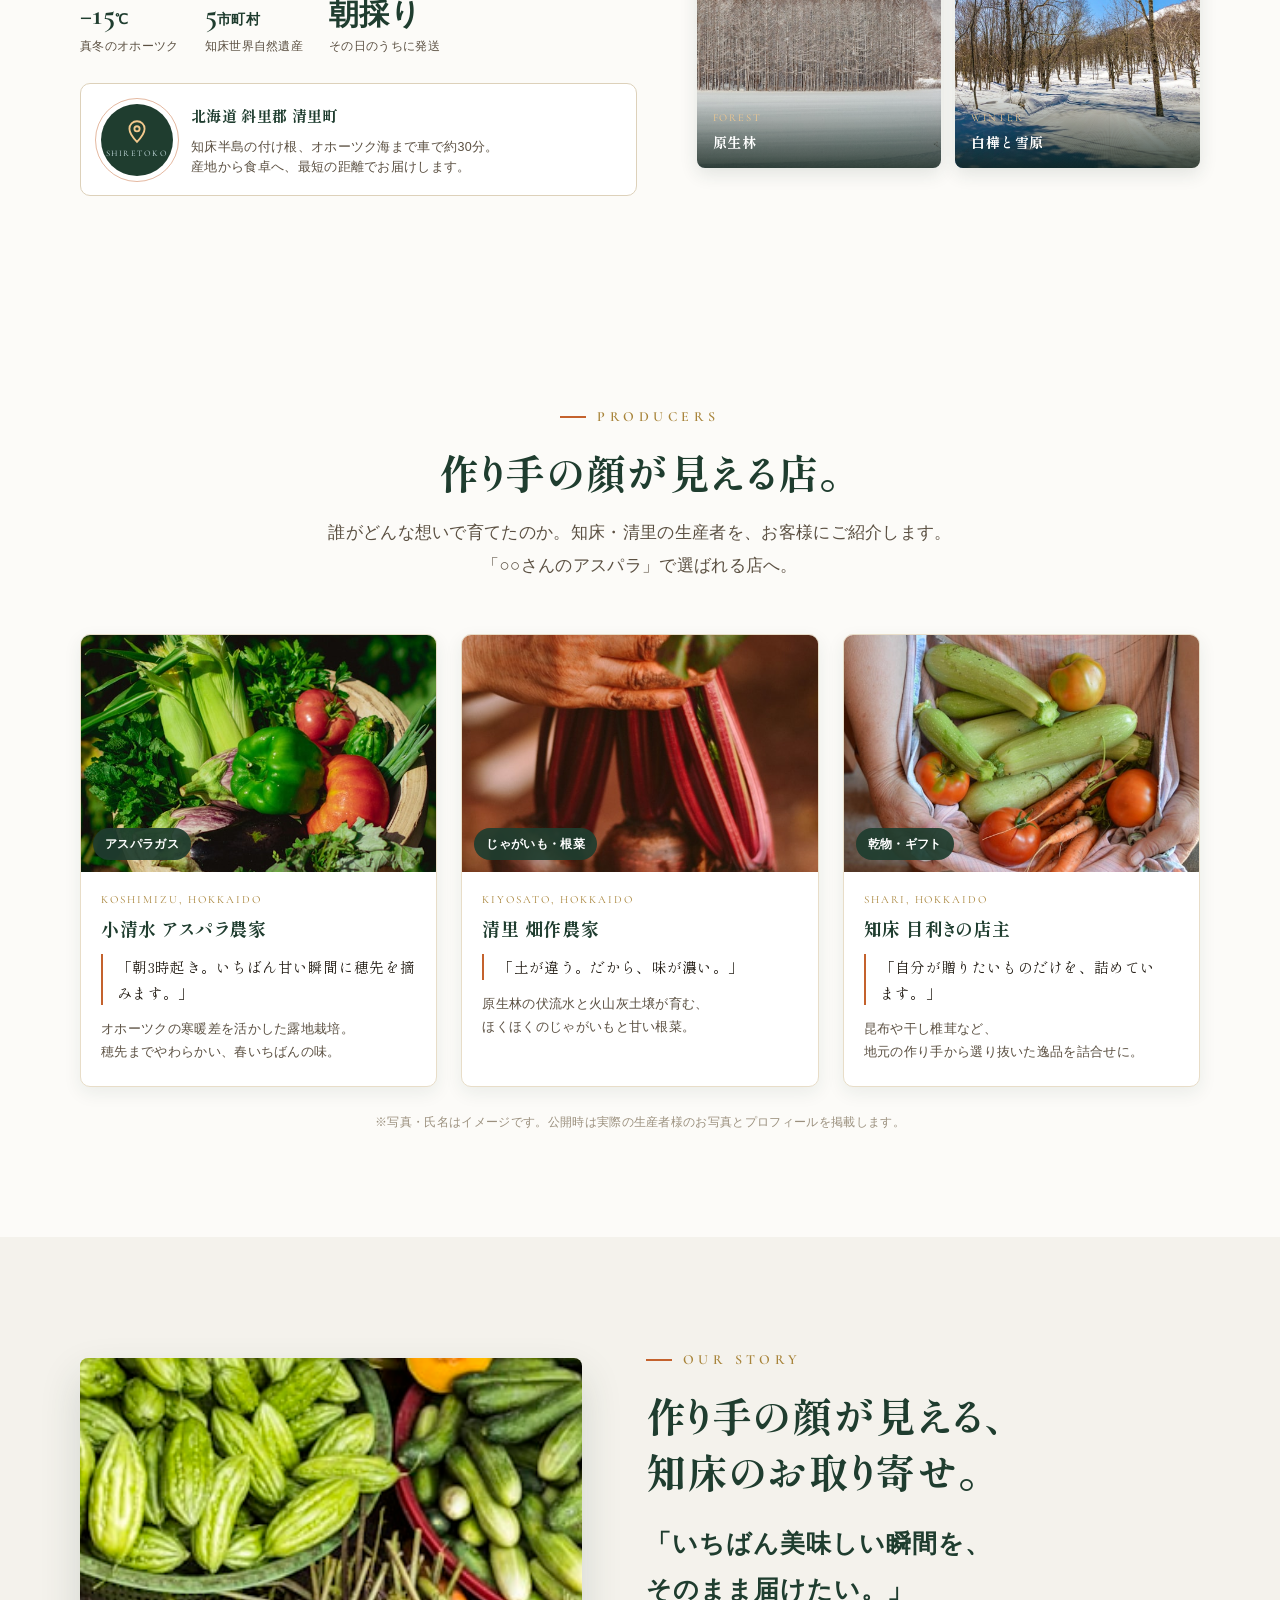
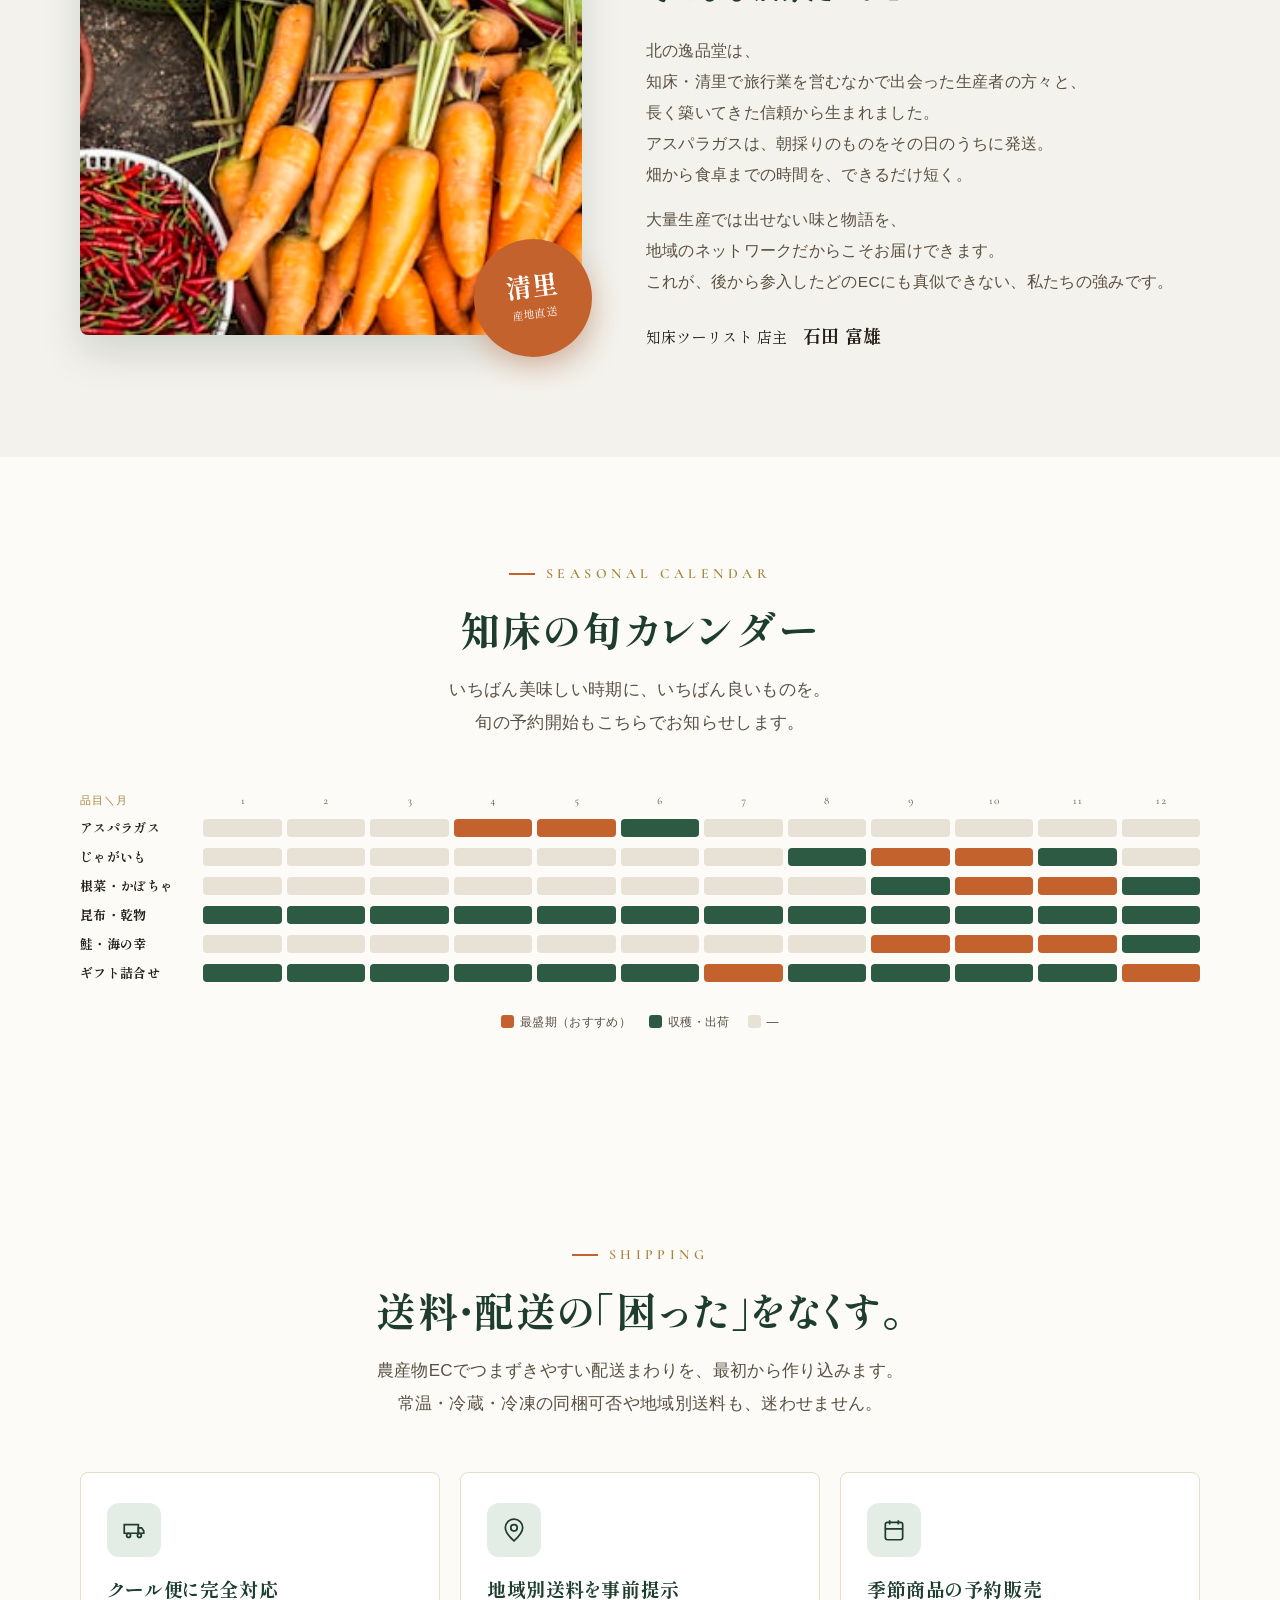
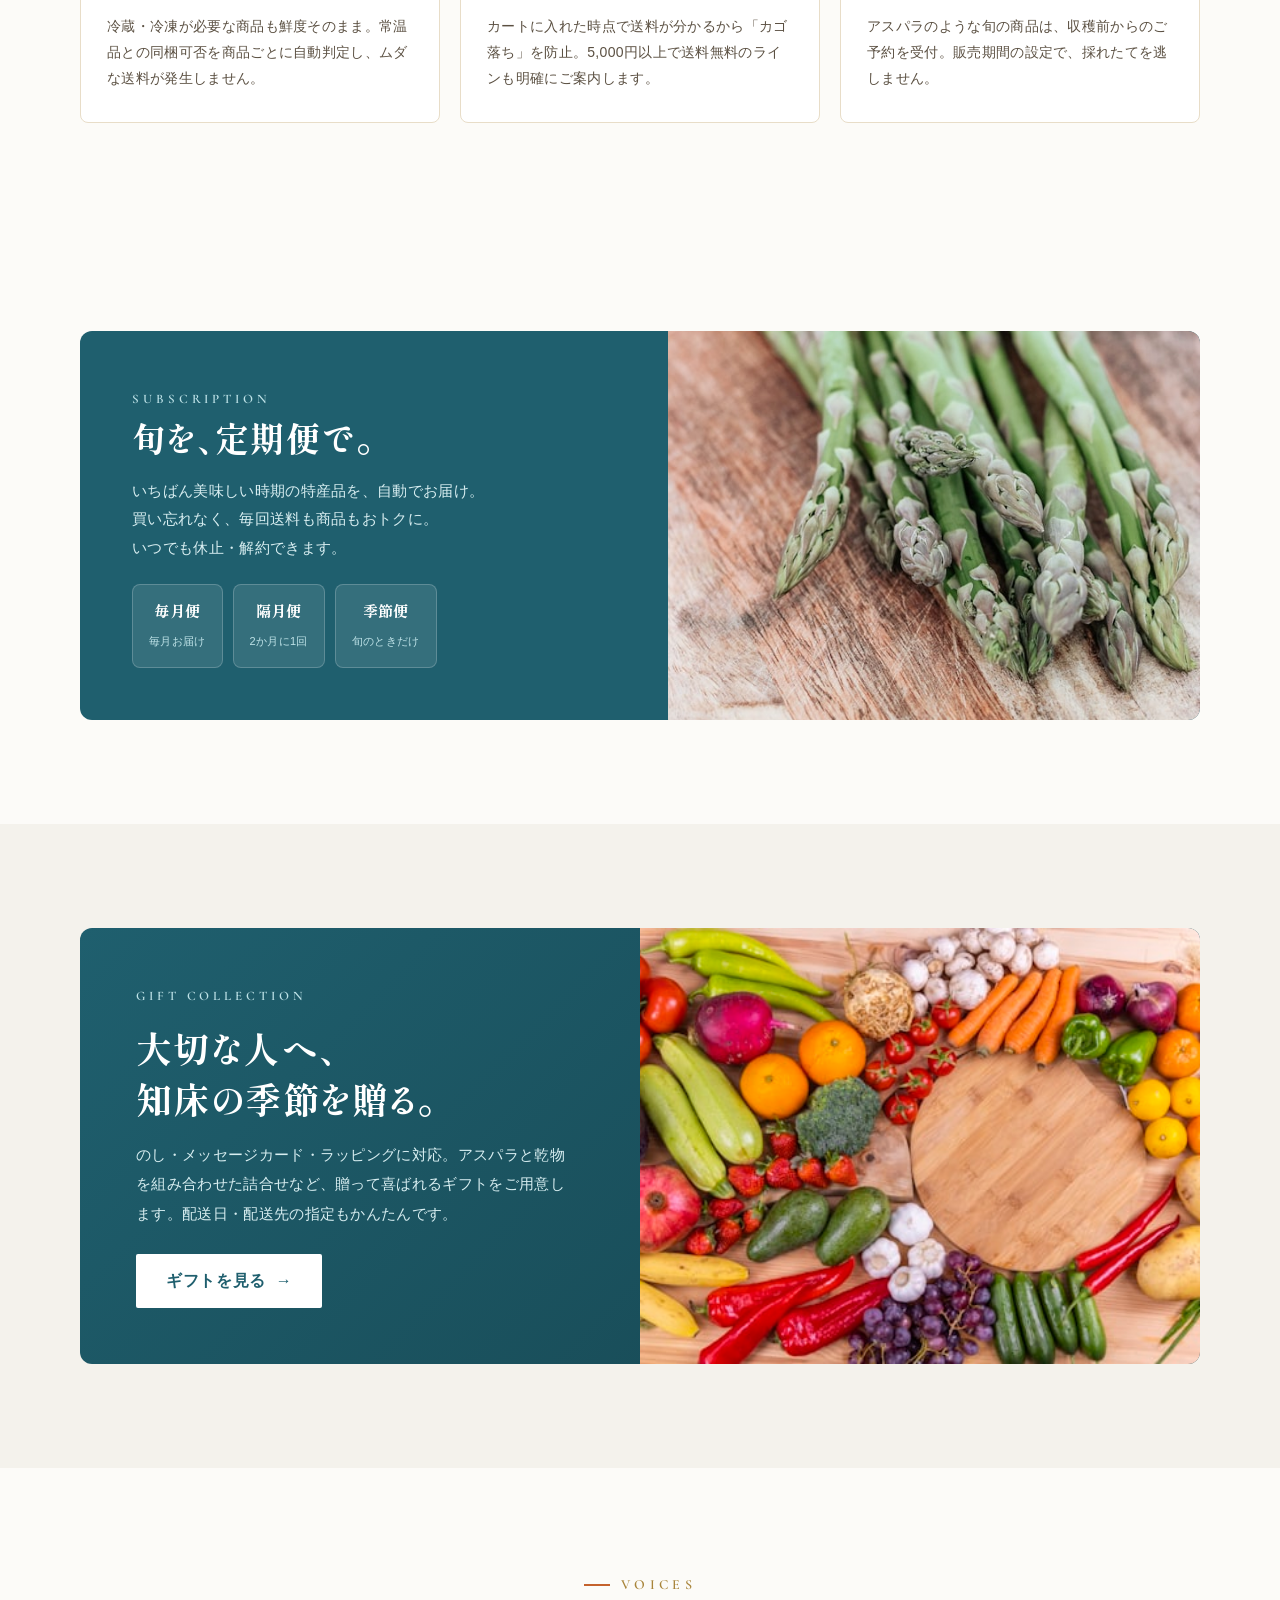
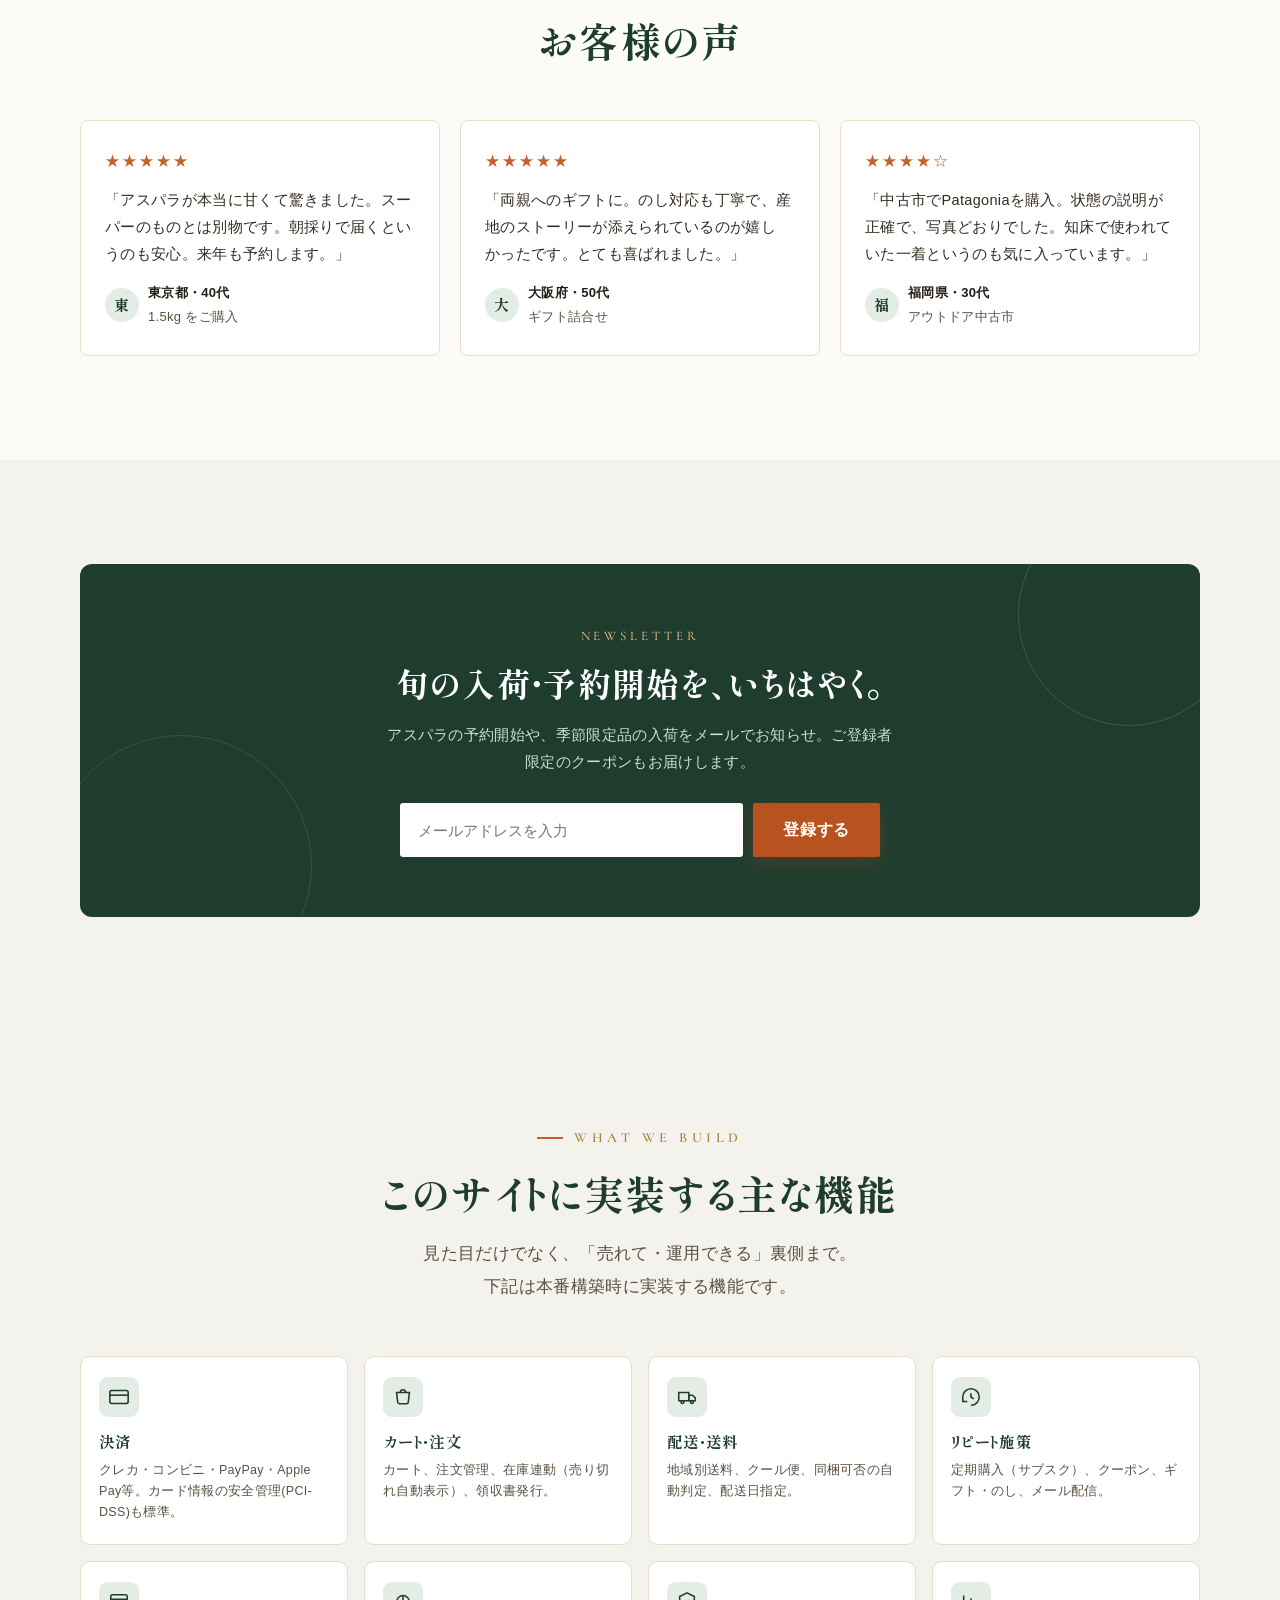
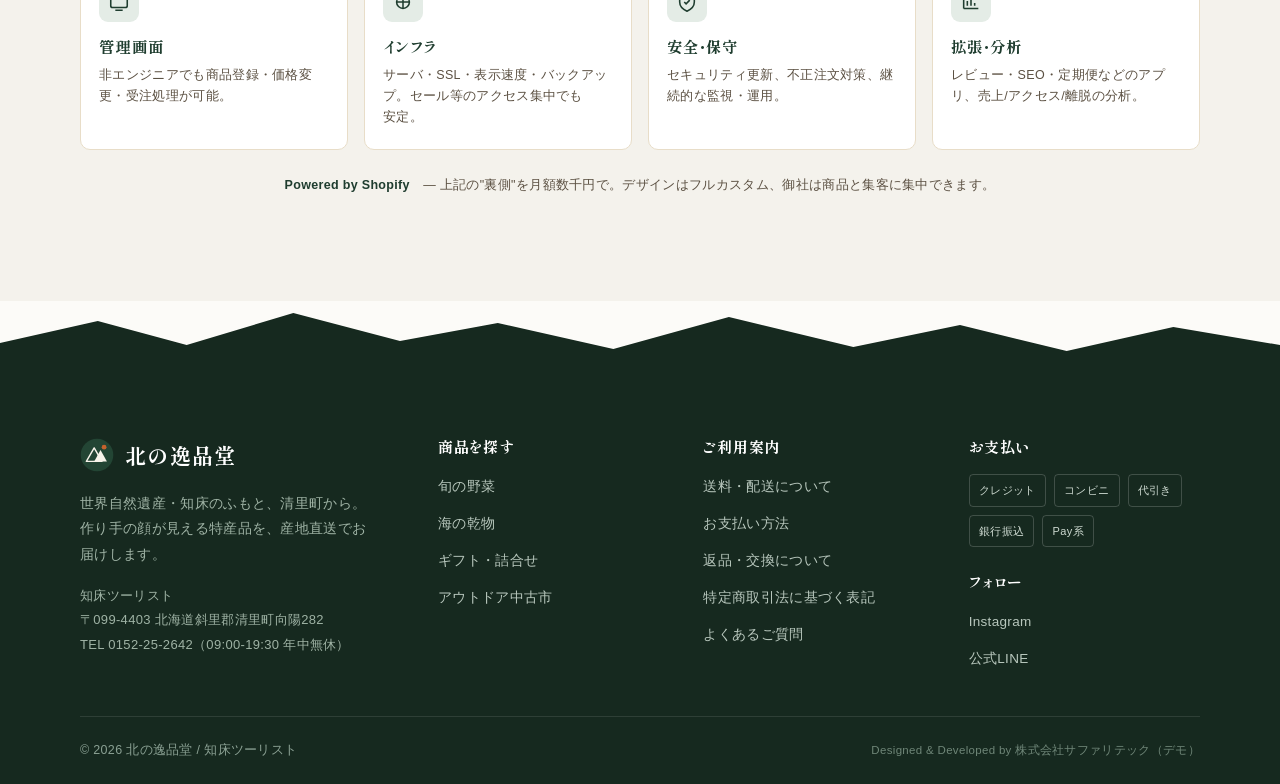
==== commit 28f34f3f: "特産品特化＋SEO/売れる施策を実装（フル） - 中古アウトドアはメルカリ/Yahoo!誘導バナーに変更（特産品に集中・区画分離を体現） - 生産者紹介セクション新設（作り手の顔／食べチョク型） - " ====
--- a/index.html
+++ b/index.html
@@ -348,7 +348,106 @@
   /* ============ 知床連山シルエット ディバイダー ============ */
   .ridge{display:block;width:100%;height:64px;color:var(--forest);margin-bottom:-1px;}
   .ridge.flip{transform:rotate(180deg);}
+
+  /* ============ 生産者紹介 ============ */
+  .producers .p-grid{display:grid;grid-template-columns:repeat(3,1fr);gap:24px;}
+  .pcard{background:var(--white);border:1px solid var(--line-soft);border-radius:10px;overflow:hidden;box-shadow:0 6px 18px rgba(31,61,47,.08);transition:transform .35s var(--ease),box-shadow .35s var(--ease);}
+  .pcard:hover{transform:translateY(-5px);box-shadow:0 16px 32px rgba(31,61,47,.15);}
+  .pcard .pimg{aspect-ratio:3/2;background-size:cover;background-position:center;position:relative;}
+  .pcard .pimg .crop{position:absolute;left:12px;bottom:12px;background:rgba(31,61,47,.92);color:#fff;font-size:12px;font-weight:700;padding:5px 12px;border-radius:30px;letter-spacing:.03em;}
+  .pcard .pbody{padding:18px 20px 22px;}
+  .pcard .pregion{font-family:var(--eng);font-size:11px;letter-spacing:.18em;text-transform:uppercase;color:var(--gold);}
+  .pcard h3{font-family:var(--mincho);font-size:18px;color:var(--forest);margin-top:5px;letter-spacing:.03em;}
+  .pcard .quote{font-family:var(--mincho);font-size:14.5px;color:var(--ink);line-height:1.75;margin-top:12px;padding-left:14px;border-left:2.5px solid var(--autumn);}
+  .pcard p.bio{font-size:13px;color:var(--ink-soft);line-height:1.8;margin-top:12px;}
+  .producers .pnote{text-align:center;font-size:12px;color:#9b907e;margin-top:24px;}
+  @media(max-width:860px){.producers .p-grid{grid-template-columns:1fr;max-width:420px;margin:0 auto;}}
+
+  /* ============ 旬カレンダー ============ */
+  .seasoncal .calwrap{overflow-x:auto;padding-bottom:6px;}
+  .cal-grid{display:grid;grid-template-columns:118px repeat(12,1fr);gap:5px;align-items:center;min-width:720px;}
+  .cal-grid .mh{font-family:var(--eng);font-size:11px;color:var(--ink-soft);text-align:center;font-variant-numeric:tabular-nums;}
+  .cal-grid .corner{font-size:11px;color:var(--gold);font-family:var(--eng);letter-spacing:.1em;}
+  .cal-grid .rl{font-size:13px;color:var(--ink);font-weight:700;font-family:var(--mincho);}
+  .cal-grid .cell{height:18px;border-radius:4px;background:var(--paper-3);}
+  .cal-grid .cell.on{background:var(--forest-2);}
+  .cal-grid .cell.peak{background:var(--autumn);}
+  .seasoncal .callegend{display:flex;gap:18px;justify-content:center;margin-top:20px;font-size:12px;color:var(--ink-soft);}
+  .seasoncal .callegend i{display:inline-block;width:13px;height:13px;border-radius:3px;margin-right:6px;vertical-align:-2px;}
+
+  /* ============ 定期便バンド ============ */
+  .subs{background:var(--ocean);color:#fff;border-radius:12px;overflow:hidden;display:grid;grid-template-columns:1.05fr .95fr;}
+  .subs .sc{padding:clamp(32px,5vw,52px);}
+  .subs .lab{font-family:var(--eng);font-size:13px;letter-spacing:.3em;text-transform:uppercase;color:#bfe3e8;font-weight:600;margin-bottom:13px;}
+  .subs h2{font-family:var(--mincho);font-size:clamp(23px,3.2vw,34px);line-height:1.45;letter-spacing:.04em;}
+  .subs p{margin-top:15px;color:#d8eef1;line-height:1.9;font-size:15px;max-width:440px;}
+  .subs .plans{display:flex;gap:10px;margin-top:22px;flex-wrap:wrap;}
+  .subs .plan{background:rgba(255,255,255,.1);border:1px solid rgba(255,255,255,.2);border-radius:8px;padding:12px 16px;text-align:center;}
+  .subs .plan b{font-family:var(--mincho);font-size:15px;display:block;}
+  .subs .plan span{font-size:11px;color:#bfe3e8;}
+  .subs .simg{background-size:cover;background-position:center;min-height:260px;}
+  @media(max-width:760px){.subs{grid-template-columns:1fr;} .subs .simg{order:-1;min-height:200px;}}
+
+  /* レビュー集計バッジ */
+  .revbadge{display:inline-flex;align-items:center;gap:9px;margin-top:14px;font-size:13px;color:var(--ink-soft);}
+  .revbadge .stars{color:var(--autumn);letter-spacing:1px;}
+  .revbadge b{font-family:var(--eng);font-size:17px;color:var(--forest);}
+
+  /* ============ 実装する主な機能（Powered by Shopify） ============ */
+  .caps{background:var(--paper-2);}
+  .caps .cap-grid{display:grid;grid-template-columns:repeat(4,1fr);gap:16px;}
+  .capcard{background:var(--white);border:1px solid var(--line-soft);border-radius:10px;padding:20px 18px;}
+  .capcard .ic{width:40px;height:40px;border-radius:9px;background:var(--forest-soft);color:var(--forest);display:flex;align-items:center;justify-content:center;margin-bottom:13px;}
+  .capcard h3{font-family:var(--mincho);font-size:15.5px;color:var(--forest);margin-bottom:7px;letter-spacing:.02em;}
+  .capcard p{font-size:12.5px;color:var(--ink-soft);line-height:1.7;}
+  .caps .powered{text-align:center;margin-top:24px;font-size:12.5px;color:var(--ink-soft);}
+  .caps .powered b{color:var(--forest);font-weight:700;}
+  @media(max-width:920px){.caps .cap-grid{grid-template-columns:repeat(2,1fr);}}
+  @media(max-width:520px){.caps .cap-grid{grid-template-columns:1fr;}}
 </style>
+<link rel="canonical" href="https://shiretokotourist.com/ec/" />
+<!-- 構造化データ（JSON-LD）: 検索結果に店舗情報・価格・★を出すためのSEO実装デモ -->
+<script type="application/ld+json">
+{
+  "@context": "https://schema.org",
+  "@type": "Store",
+  "name": "北の逸品堂",
+  "image": "https://kobayashiyk.github.io/kita-no-ippindo-renewal-preview/assets/img/hero-forest.jpg",
+  "description": "北海道・知床、オホーツクの大地が育てた特産品を産地直送でお届けするオンラインストア。",
+  "url": "https://shiretokotourist.com/ec/",
+  "telephone": "+81-152-25-2642",
+  "priceRange": "¥¥",
+  "address": {
+    "@type": "PostalAddress",
+    "postalCode": "099-4403",
+    "addressRegion": "北海道",
+    "addressLocality": "斜里郡清里町",
+    "streetAddress": "向陽282",
+    "addressCountry": "JP"
+  },
+  "openingHours": "Mo-Su 09:00-19:30",
+  "parentOrganization": { "@type": "Organization", "name": "知床ツーリスト" }
+}
+</script>
+<script type="application/ld+json">
+{
+  "@context": "https://schema.org",
+  "@type": "Product",
+  "name": "北海道オホーツク小清水町産アスパラガス",
+  "image": "https://kobayashiyk.github.io/kita-no-ippindo-renewal-preview/assets/img/asparagus1.jpg",
+  "description": "オホーツクの寒暖差が育てた、朝採り産地直送のグリーンアスパラガス。",
+  "brand": { "@type": "Brand", "name": "北の逸品堂" },
+  "aggregateRating": { "@type": "AggregateRating", "ratingValue": "4.8", "reviewCount": "124" },
+  "offers": {
+    "@type": "AggregateOffer",
+    "priceCurrency": "JPY",
+    "lowPrice": "3150",
+    "highPrice": "15800",
+    "offerCount": "5",
+    "availability": "https://schema.org/InStock"
+  }
+}
+</script>
 </head>
 <body>
 <a href="#main" class="skip">本文へスキップ</a>
@@ -481,6 +580,7 @@
       <span class="sec-tag">Specialties</span>
       <h2 class="sec-title">知床・オホーツクの特産品</h2>
       <p class="sec-lead"><span class="np">いまの主役は、小清水町産アスパラガス。</span><span class="np">寒暖差が生む甘みを、</span><span class="np">収穫したその日に冷蔵便で。</span><span class="np">グラム数を選べるから、ご家庭用にも贈り物にも。</span></p>
+      <div class="revbadge reveal"><span class="stars">★★★★★</span><b>4.8</b><span>／ 124件のレビュー</span></div>
     </div>
 
     <div class="toolbar reveal">
@@ -509,38 +609,27 @@
   </div>
 </section>
 
-<!-- 中古アウトドア区画（明確に分離） -->
+<!-- 中古アウトドアはモール誘導（特産品に集中） -->
 <section class="split" id="outdoor">
   <div class="wrap">
     <div class="reveal">
       <span class="lab">Used Outdoor Market</span>
-      <h2>知床アウトドア中古市。<br>山で生きた道具を、次の人へ。</h2>
-      <p><span class="np">知床の自然を歩いてきた良質なアウトドアウエアを、</span><span class="np">一点ものとして厳選。</span><span class="np">Patagoniaを中心に、</span><span class="np">状態をていねいに見極めてお届けします。</span><span class="np">特産品とは売り場を分け、</span><span class="np">「探しやすさ」と「専門性」を両立しました。</span></p>
-      <p class="note"><span class="np">一点ものは在庫1点限り。</span><span class="np">サイズ・コンディションを明記し、</span><span class="np">売り切れは自動で表示が切り替わります。</span></p>
+      <h2>中古アウトドアは、<br>メルカリ・Yahoo!で販売中。</h2>
+      <p><span class="np">Patagonia等の良質な中古アウトドアは、</span><span class="np">回転が速く集客のいらないフリマ・モールが好相性。</span><span class="np">当サイトは特産品に集中し、</span><span class="np">中古は使い慣れた販路を継続します。</span></p>
+      <p class="note"><span class="np">将来、出品数が増えれば、</span><span class="np">サイト内に「知床アウトドア中古市」として展開も可能です。</span></p>
       <div class="sbtn">
-        <a href="#outdoor-grid" class="btn btn-cta">中古市を見る <span class="arw">→</span></a>
+        <a href="#" class="btn btn-cta">メルカリで見る <span class="arw">→</span></a>
+        <a href="#" class="btn" style="background:#fff;color:var(--forest)">Yahoo!で見る</a>
       </div>
     </div>
     <div class="panel reveal" data-d="1">
-      <h4>中古市の3つの約束</h4>
+      <h4>なぜ中古はモールで？</h4>
       <ul>
-        <li><svg width="18" height="18" viewBox="0 0 24 24" fill="none" stroke="currentColor" stroke-width="2"><path d="m5 13 4 4L19 7"/></svg><span><b style="color:#fff">状態を5段階で明記</b><br>実寸・使用感・補修跡まで写真で。</span></li>
-        <li><svg width="18" height="18" viewBox="0 0 24 24" fill="none" stroke="currentColor" stroke-width="2"><path d="m5 13 4 4L19 7"/></svg><span><b style="color:#fff">一点もの在庫管理</b><br>売れたら即「SOLD OUT」表示。</span></li>
-        <li><svg width="18" height="18" viewBox="0 0 24 24" fill="none" stroke="currentColor" stroke-width="2"><path d="m5 13 4 4L19 7"/></svg><span><b style="color:#fff">サステナブルな循環</b><br>良い道具を、長く次の人へ。</span></li>
+        <li><svg width="18" height="18" viewBox="0 0 24 24" fill="none" stroke="currentColor" stroke-width="2"><path d="m5 13 4 4L19 7"/></svg><span><b style="color:#fff">回転が速い</b><br>中古は二次流通モールの方が売れやすい。</span></li>
+        <li><svg width="18" height="18" viewBox="0 0 24 24" fill="none" stroke="currentColor" stroke-width="2"><path d="m5 13 4 4L19 7"/></svg><span><b style="color:#fff">集客コストが不要</b><br>すでに買い手が集まっている。</span></li>
+        <li><svg width="18" height="18" viewBox="0 0 24 24" fill="none" stroke="currentColor" stroke-width="2"><path d="m5 13 4 4L19 7"/></svg><span><b style="color:#fff">本命に集中</b><br>自社ECは特産品でリピートを育てる。</span></li>
       </ul>
     </div>
-  </div>
-</section>
-
-<!-- 中古アウトドア商品グリッド -->
-<section class="section" id="outdoor-grid">
-  <div class="wrap">
-    <div class="sec-head reveal">
-      <span class="sec-tag">Patagonia & more</span>
-      <h2 class="sec-title">一点もの・中古アウトドア</h2>
-      <p class="sec-lead"><span class="np">サイズ・ブランド・状態で絞り込めます。</span><span class="np">気になる一着はお早めに。</span></p>
-    </div>
-    <div class="pgrid" id="ogrid"><!-- JSで描画 --></div>
   </div>
 </section>
 
@@ -587,6 +676,47 @@
   </div>
 </section>
 
+<!-- 生産者紹介 -->
+<section class="section producers" id="producers">
+  <div class="wrap">
+    <div class="sec-head reveal">
+      <span class="sec-tag">Producers</span>
+      <h2 class="sec-title">作り手の顔が見える店。</h2>
+      <p class="sec-lead"><span class="np">誰がどんな想いで育てたのか。</span><span class="np">知床・清里の生産者を、お客様にご紹介します。</span><span class="np">「○○さんのアスパラ」で選ばれる店へ。</span></p>
+    </div>
+    <div class="p-grid">
+      <article class="pcard reveal" data-d="1">
+        <div class="pimg" style="background-image:url('assets/img/producer1.jpg')"><span class="crop">アスパラガス</span></div>
+        <div class="pbody">
+          <div class="pregion">Koshimizu, Hokkaido</div>
+          <h3>小清水 アスパラ農家</h3>
+          <p class="quote">「朝3時起き。いちばん甘い瞬間に穂先を摘みます。」</p>
+          <p class="bio"><span class="np">オホーツクの寒暖差を活かした露地栽培。</span><span class="np">穂先までやわらかい、春いちばんの味。</span></p>
+        </div>
+      </article>
+      <article class="pcard reveal" data-d="2">
+        <div class="pimg" style="background-image:url('assets/img/producer2.jpg')"><span class="crop">じゃがいも・根菜</span></div>
+        <div class="pbody">
+          <div class="pregion">Kiyosato, Hokkaido</div>
+          <h3>清里 畑作農家</h3>
+          <p class="quote">「土が違う。だから、味が濃い。」</p>
+          <p class="bio"><span class="np">原生林の伏流水と火山灰土壌が育む、</span><span class="np">ほくほくのじゃがいもと甘い根菜。</span></p>
+        </div>
+      </article>
+      <article class="pcard reveal" data-d="3">
+        <div class="pimg" style="background-image:url('assets/img/producer3.jpg')"><span class="crop">乾物・ギフト</span></div>
+        <div class="pbody">
+          <div class="pregion">Shari, Hokkaido</div>
+          <h3>知床 目利きの店主</h3>
+          <p class="quote">「自分が贈りたいものだけを、詰めています。」</p>
+          <p class="bio"><span class="np">昆布や干し椎茸など、</span><span class="np">地元の作り手から選り抜いた逸品を詰合せに。</span></p>
+        </div>
+      </article>
+    </div>
+    <p class="pnote">※写真・氏名はイメージです。公開時は実際の生産者様のお写真とプロフィールを掲載します。</p>
+  </div>
+</section>
+
 <!-- 生産者ストーリー -->
 <section class="section tint story" id="story">
   <div class="wrap">
@@ -605,6 +735,25 @@
   </div>
 </section>
 
+<!-- 知床の旬カレンダー -->
+<section class="section seasoncal" id="calendar">
+  <div class="wrap">
+    <div class="sec-head reveal">
+      <span class="sec-tag">Seasonal Calendar</span>
+      <h2 class="sec-title">知床の旬カレンダー</h2>
+      <p class="sec-lead"><span class="np">いちばん美味しい時期に、いちばん良いものを。</span><span class="np">旬の予約開始もこちらでお知らせします。</span></p>
+    </div>
+    <div class="calwrap reveal">
+      <div class="cal-grid" id="calgrid"><!-- JSで描画 --></div>
+    </div>
+    <div class="callegend reveal">
+      <span><i style="background:var(--autumn)"></i>最盛期（おすすめ）</span>
+      <span><i style="background:var(--forest-2)"></i>収穫・出荷</span>
+      <span><i style="background:var(--paper-3)"></i>—</span>
+    </div>
+  </div>
+</section>
+
 <!-- 安心の配送 -->
 <section class="section" id="shipping">
   <div class="wrap">
@@ -629,6 +778,25 @@
         <h3>季節商品の予約販売</h3>
         <p>アスパラのような旬の商品は、収穫前からのご予約を受付。販売期間の設定で、採れたてを逃しません。</p>
       </div>
+    </div>
+  </div>
+</section>
+
+<!-- 定期便 -->
+<section class="section" id="subscribe">
+  <div class="wrap">
+    <div class="subs reveal">
+      <div class="sc">
+        <span class="lab">Subscription</span>
+        <h2>旬を、定期便で。</h2>
+        <p><span class="np">いちばん美味しい時期の特産品を、</span><span class="np">自動でお届け。</span><span class="np">買い忘れなく、毎回送料も商品もおトクに。</span><span class="np">いつでも休止・解約できます。</span></p>
+        <div class="plans">
+          <div class="plan"><b>毎月便</b><span>毎月お届け</span></div>
+          <div class="plan"><b>隔月便</b><span>2か月に1回</span></div>
+          <div class="plan"><b>季節便</b><span>旬のときだけ</span></div>
+        </div>
+      </div>
+      <div class="simg" style="background-image:url('assets/img/asparagus2.jpg')"></div>
     </div>
   </div>
 </section>
@@ -687,6 +855,60 @@
         <button class="btn btn-cta" type="submit">登録する</button>
       </form>
     </div>
+  </div>
+</section>
+
+<!-- 実装する主な機能（Powered by Shopify） -->
+<section class="section caps" id="features">
+  <div class="wrap">
+    <div class="sec-head reveal">
+      <span class="sec-tag">What We Build</span>
+      <h2 class="sec-title">このサイトに実装する主な機能</h2>
+      <p class="sec-lead"><span class="np">見た目だけでなく、</span><span class="np">「売れて・運用できる」裏側まで。</span><span class="np">下記は本番構築時に実装する機能です。</span></p>
+    </div>
+    <div class="cap-grid">
+      <div class="capcard reveal" data-d="1">
+        <div class="ic"><svg width="22" height="22" viewBox="0 0 24 24" fill="none" stroke="currentColor" stroke-width="1.7"><rect x="2" y="5" width="20" height="14" rx="2"/><path d="M2 10h20"/></svg></div>
+        <h3>決済</h3>
+        <p>クレカ・コンビニ・PayPay・Apple Pay等。カード情報の安全管理(PCI-DSS)も標準。</p>
+      </div>
+      <div class="capcard reveal" data-d="1">
+        <div class="ic"><svg width="22" height="22" viewBox="0 0 24 24" fill="none" stroke="currentColor" stroke-width="1.7"><path d="M5 7h14l-1.2 10.5a2 2 0 0 1-2 1.8H8.2a2 2 0 0 1-2-1.8L5 7z"/><path d="M9 7a3 3 0 0 1 6 0"/></svg></div>
+        <h3>カート・注文</h3>
+        <p>カート、注文管理、在庫連動（売り切れ自動表示）、領収書発行。</p>
+      </div>
+      <div class="capcard reveal" data-d="2">
+        <div class="ic"><svg width="22" height="22" viewBox="0 0 24 24" fill="none" stroke="currentColor" stroke-width="1.7"><path d="M3 7h11v9H3z"/><path d="M14 10h4l3 3v3h-7z"/><circle cx="7" cy="17.5" r="1.6"/><circle cx="17.5" cy="17.5" r="1.6"/></svg></div>
+        <h3>配送・送料</h3>
+        <p>地域別送料、クール便、同梱可否の自動判定、配送日指定。</p>
+      </div>
+      <div class="capcard reveal" data-d="2">
+        <div class="ic"><svg width="22" height="22" viewBox="0 0 24 24" fill="none" stroke="currentColor" stroke-width="1.7"><path d="M3 12a9 9 0 1 1 9 9"/><path d="M3 12v5h5"/><path d="M12 8v4l3 2"/></svg></div>
+        <h3>リピート施策</h3>
+        <p>定期購入（サブスク）、クーポン、ギフト・のし、メール配信。</p>
+      </div>
+      <div class="capcard reveal" data-d="3">
+        <div class="ic"><svg width="22" height="22" viewBox="0 0 24 24" fill="none" stroke="currentColor" stroke-width="1.7"><rect x="3" y="4" width="18" height="14" rx="2"/><path d="M3 9h18M8 21h8"/></svg></div>
+        <h3>管理画面</h3>
+        <p>非エンジニアでも商品登録・価格変更・受注処理が可能。</p>
+      </div>
+      <div class="capcard reveal" data-d="3">
+        <div class="ic"><svg width="22" height="22" viewBox="0 0 24 24" fill="none" stroke="currentColor" stroke-width="1.7"><path d="M5 12h14M5 12a7 7 0 0 1 14 0M5 12a7 7 0 0 0 14 0"/><path d="M12 5v14"/></svg></div>
+        <h3>インフラ</h3>
+        <p>サーバ・SSL・表示速度・バックアップ。セール等のアクセス集中でも安定。</p>
+      </div>
+      <div class="capcard reveal" data-d="4">
+        <div class="ic"><svg width="22" height="22" viewBox="0 0 24 24" fill="none" stroke="currentColor" stroke-width="1.7"><path d="M12 2 4 6v6c0 5 3.5 8 8 10 4.5-2 8-5 8-10V6l-8-4z"/><path d="m9 12 2 2 4-4"/></svg></div>
+        <h3>安全・保守</h3>
+        <p>セキュリティ更新、不正注文対策、継続的な監視・運用。</p>
+      </div>
+      <div class="capcard reveal" data-d="4">
+        <div class="ic"><svg width="22" height="22" viewBox="0 0 24 24" fill="none" stroke="currentColor" stroke-width="1.7"><path d="M4 19V5M4 19h16M8 16v-5M12 16V8M16 16v-3"/></svg></div>
+        <h3>拡張・分析</h3>
+        <p>レビュー・SEO・定期便などのアプリ、売上/アクセス/離脱の分析。</p>
+      </div>
+    </div>
+    <p class="powered"><b>Powered by Shopify</b>　— 上記の"裏側"を月額数千円で。デザインはフルカスタム、御社は商品と集客に集中できます。</p>
   </div>
 </section>
 
@@ -883,6 +1105,7 @@
   </article>`;
 }
 function renderOutdoor(){
+  if(!ogrid) return; // 中古はモール誘導に変更したためグリッドは非表示
   ogrid.innerHTML = OUTDOOR.map(outdoorCard).join('');
   bindAdd(ogrid);
   observeReveals();
@@ -926,9 +1149,34 @@
   failsafe = setTimeout(revealAll, 1600);
 }
 
+/* ===== 旬カレンダー 描画 ===== */
+const SEASON = [
+  {n:"アスパラガス", peak:[4,5], on:[4,5,6]},
+  {n:"じゃがいも", peak:[9,10], on:[8,9,10,11]},
+  {n:"根菜・かぼちゃ", peak:[10,11], on:[9,10,11,12]},
+  {n:"昆布・乾物", peak:[], on:[1,2,3,4,5,6,7,8,9,10,11,12]},
+  {n:"鮭・海の幸", peak:[9,10,11], on:[9,10,11,12]},
+  {n:"ギフト詰合せ", peak:[7,12], on:[1,2,3,4,5,6,7,8,9,10,11,12]},
+];
+function renderCalendar(){
+  const grid = document.getElementById('calgrid');
+  if(!grid) return;
+  let html = '<div class="corner">品目＼月</div>';
+  for(let m=1;m<=12;m++) html += `<div class="mh">${m}</div>`;
+  SEASON.forEach(s=>{
+    html += `<div class="rl">${s.n}</div>`;
+    for(let m=1;m<=12;m++){
+      const cls = s.peak.includes(m) ? 'cell peak' : (s.on.includes(m) ? 'cell on' : 'cell');
+      html += `<div class="${cls}"></div>`;
+    }
+  });
+  grid.innerHTML = html;
+}
+
 /* init */
 renderSpecials();
 renderOutdoor();
+renderCalendar();
 observeReveals();
 </script>
 </body>
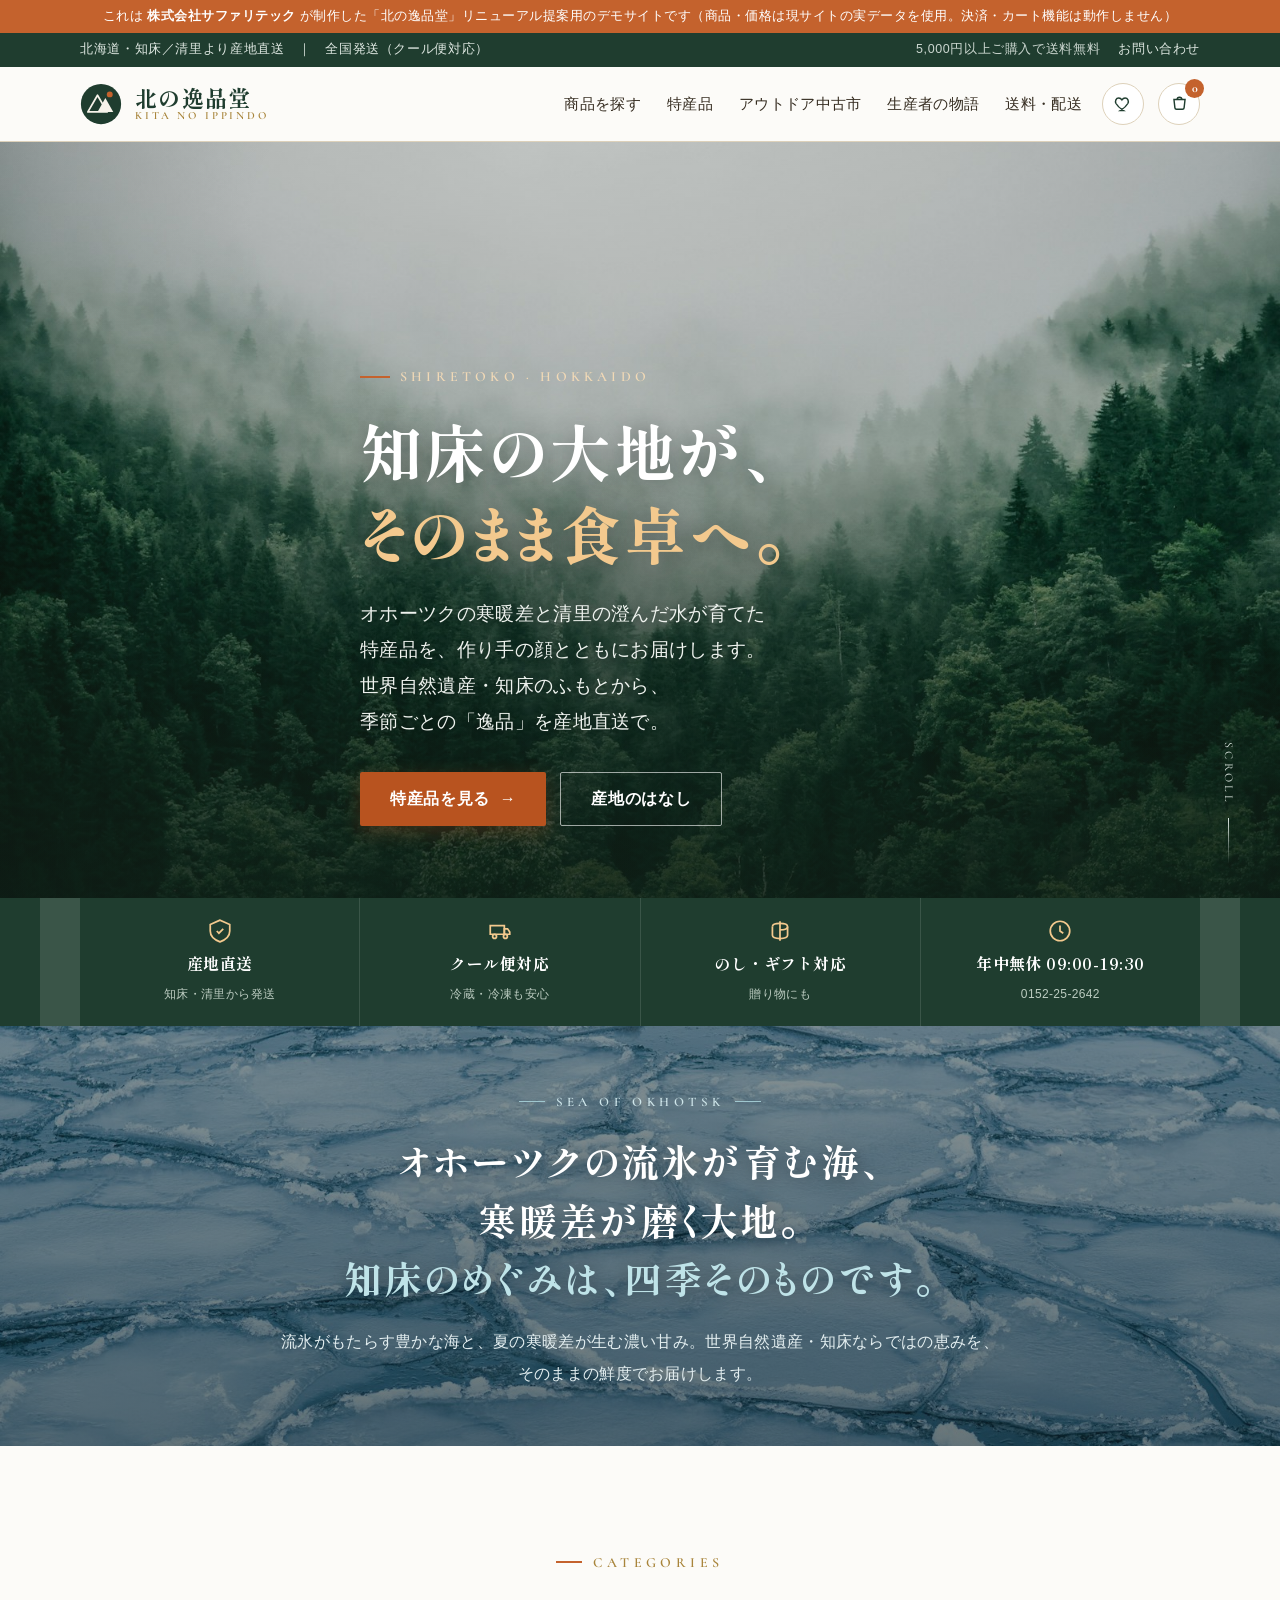
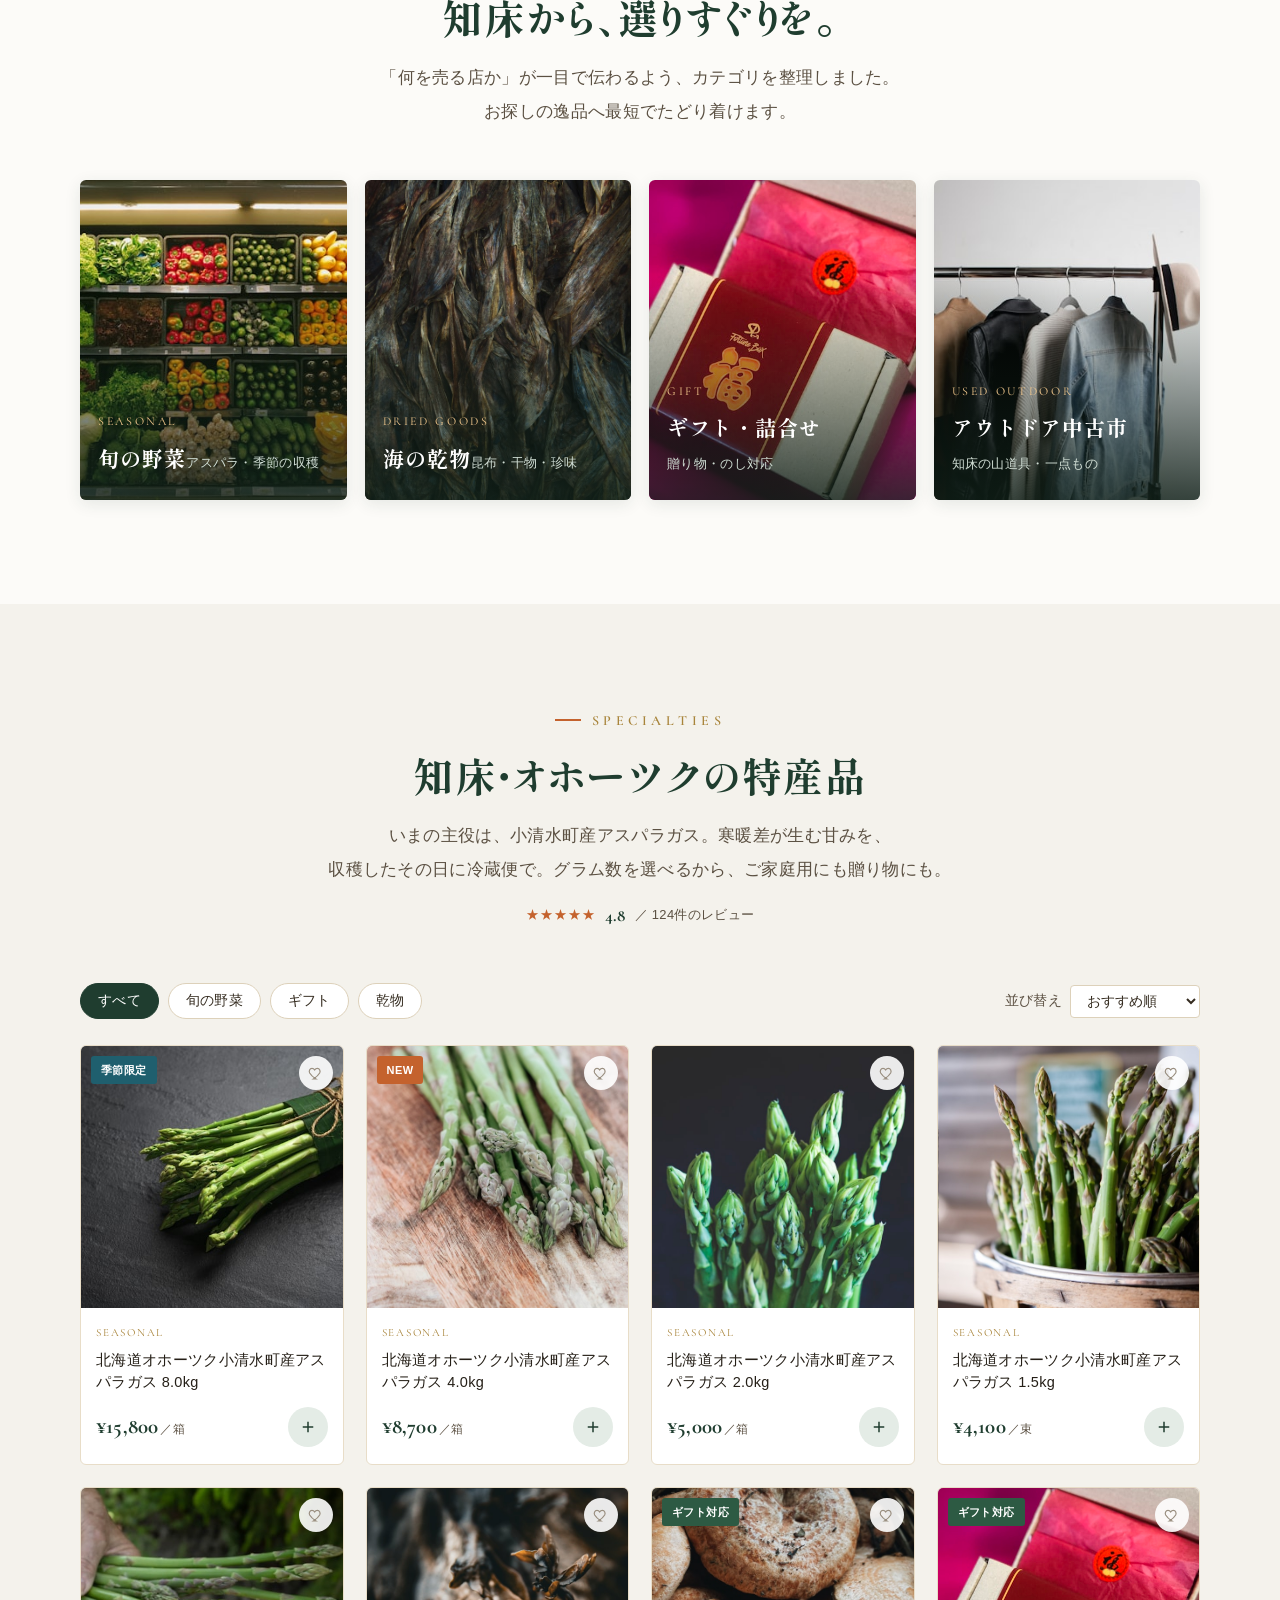
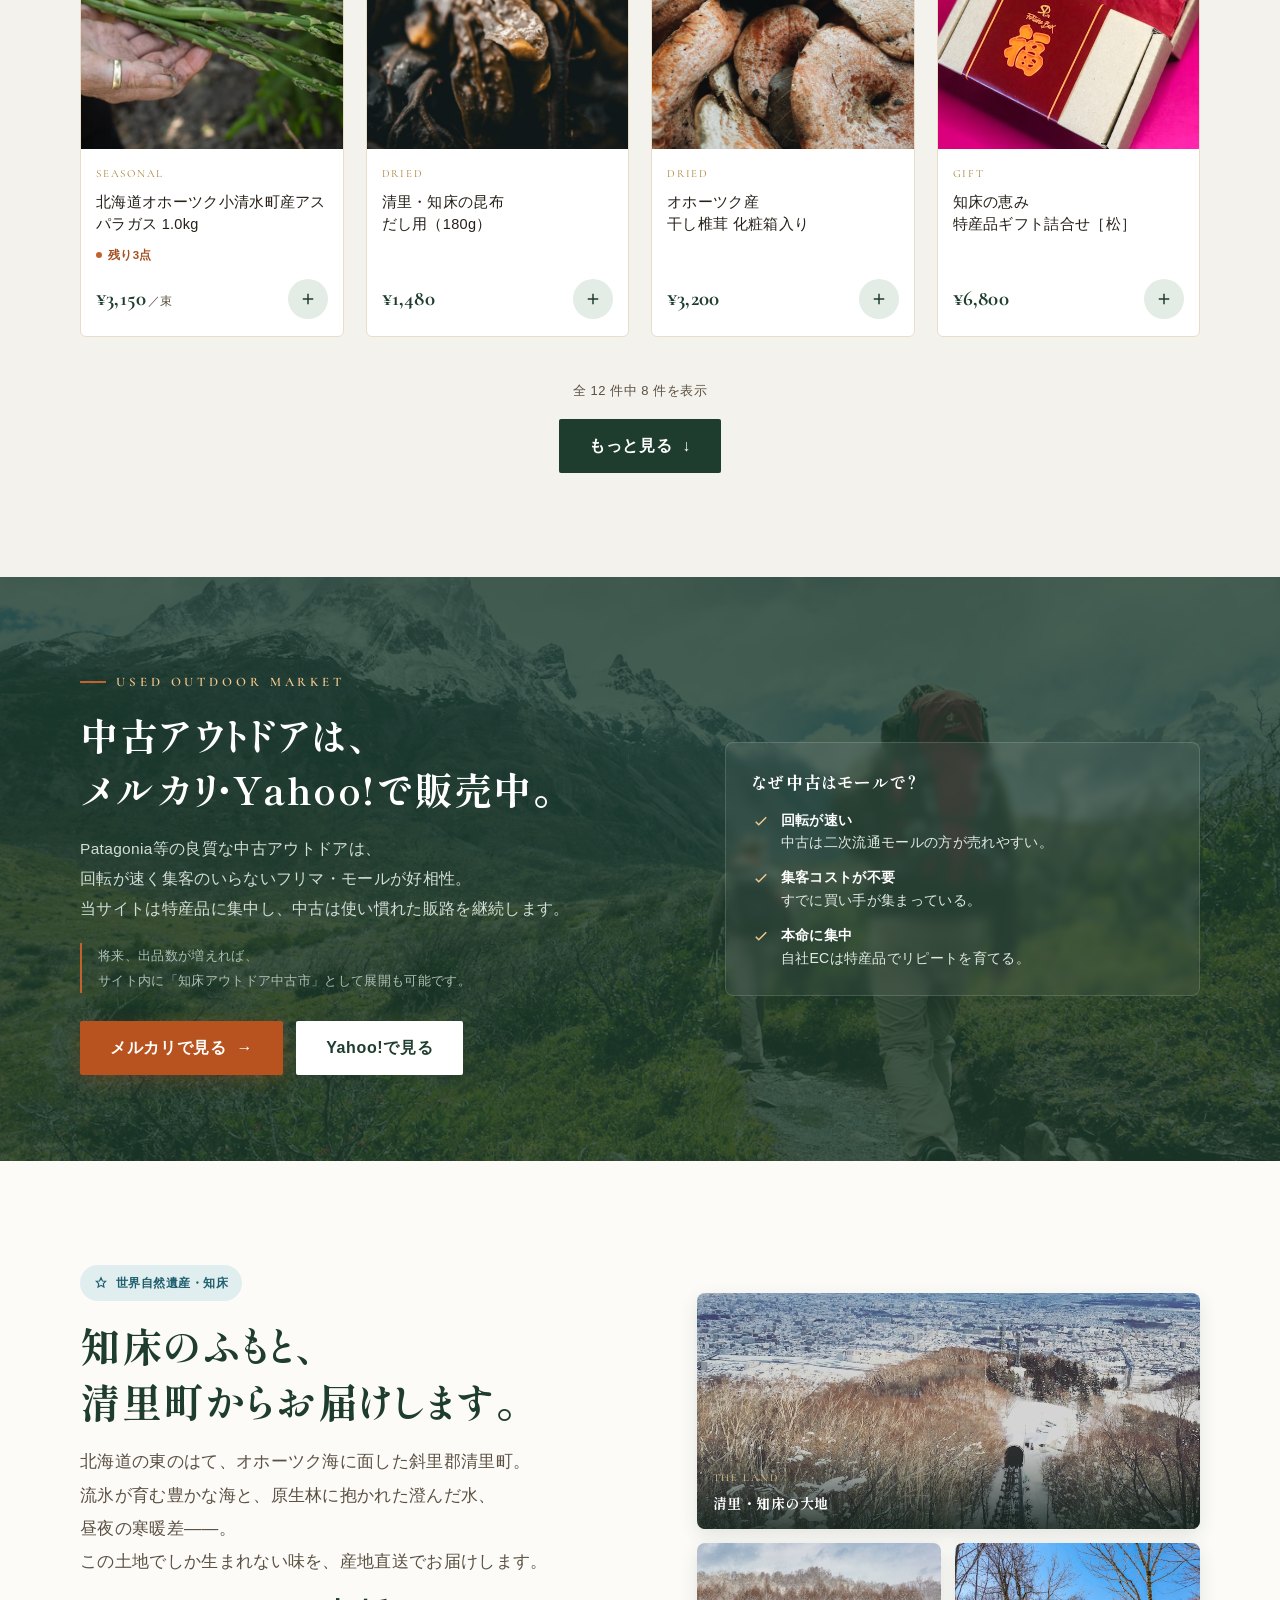
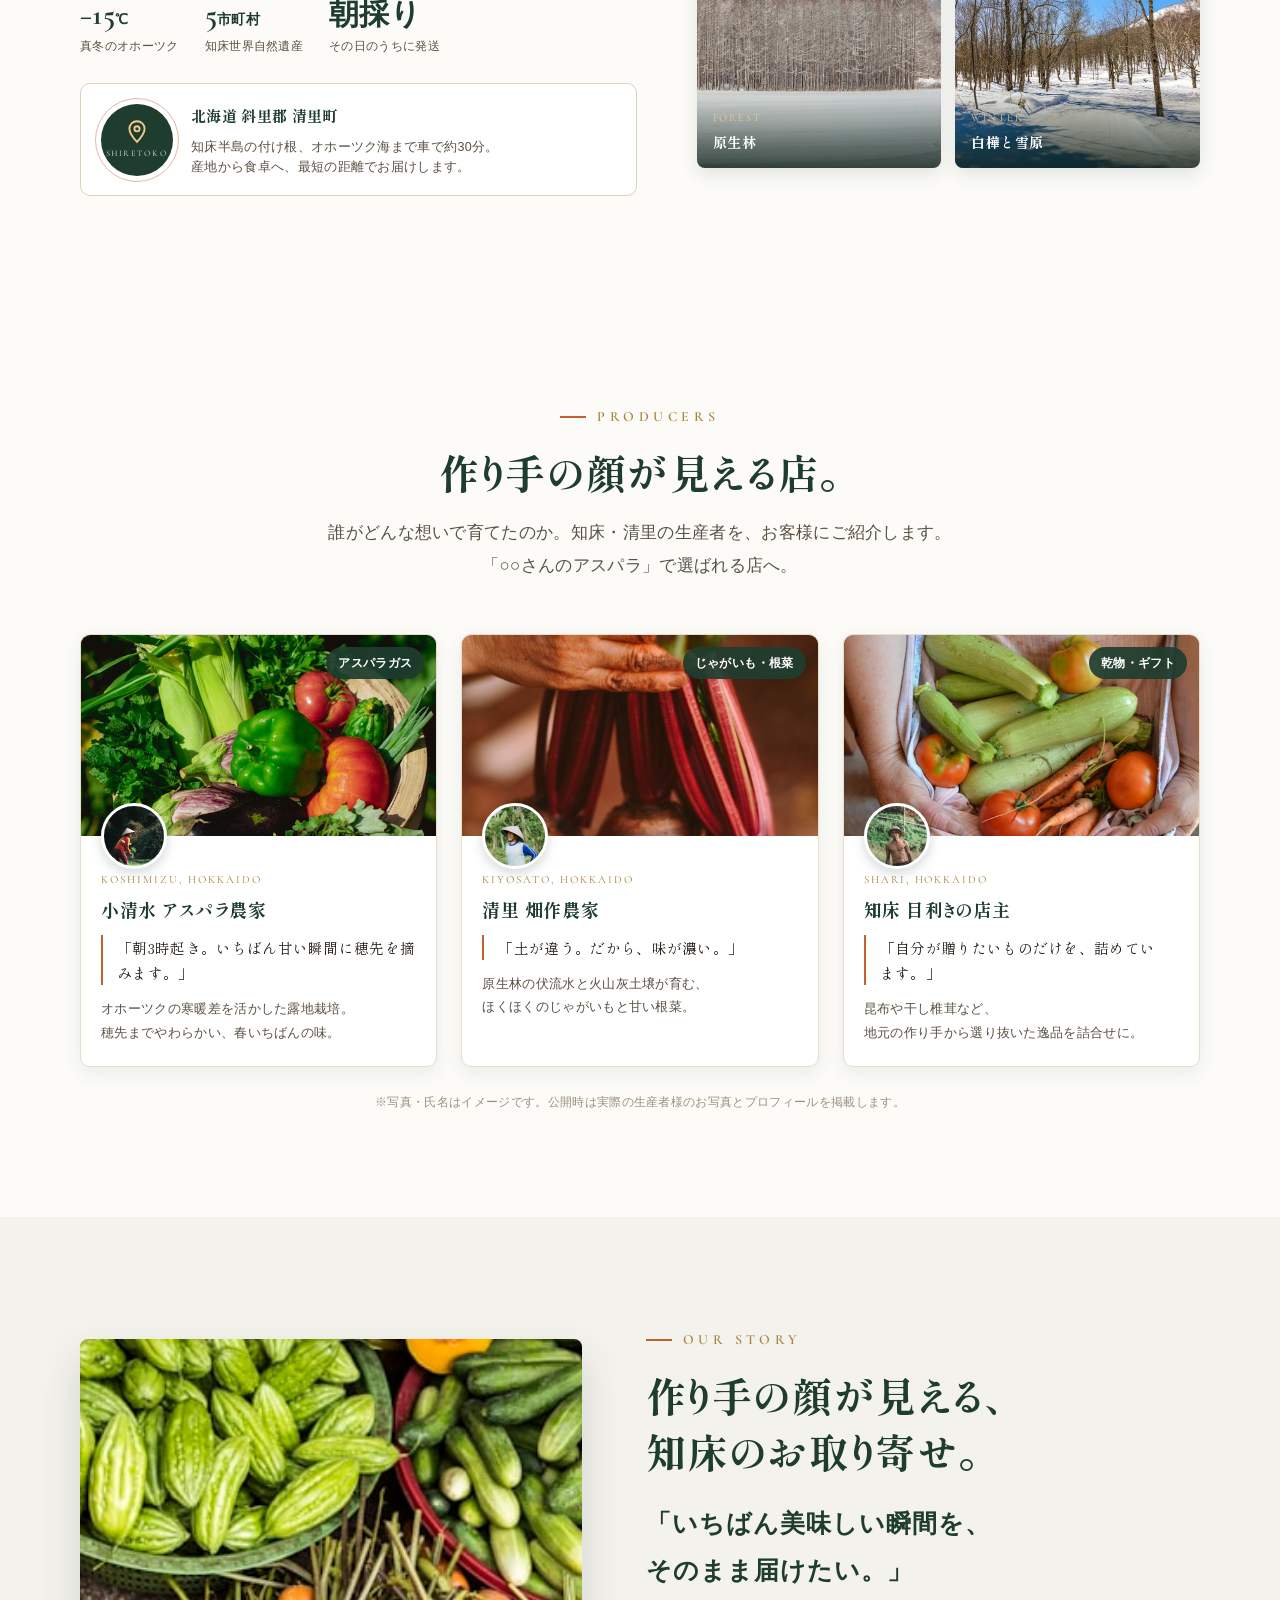
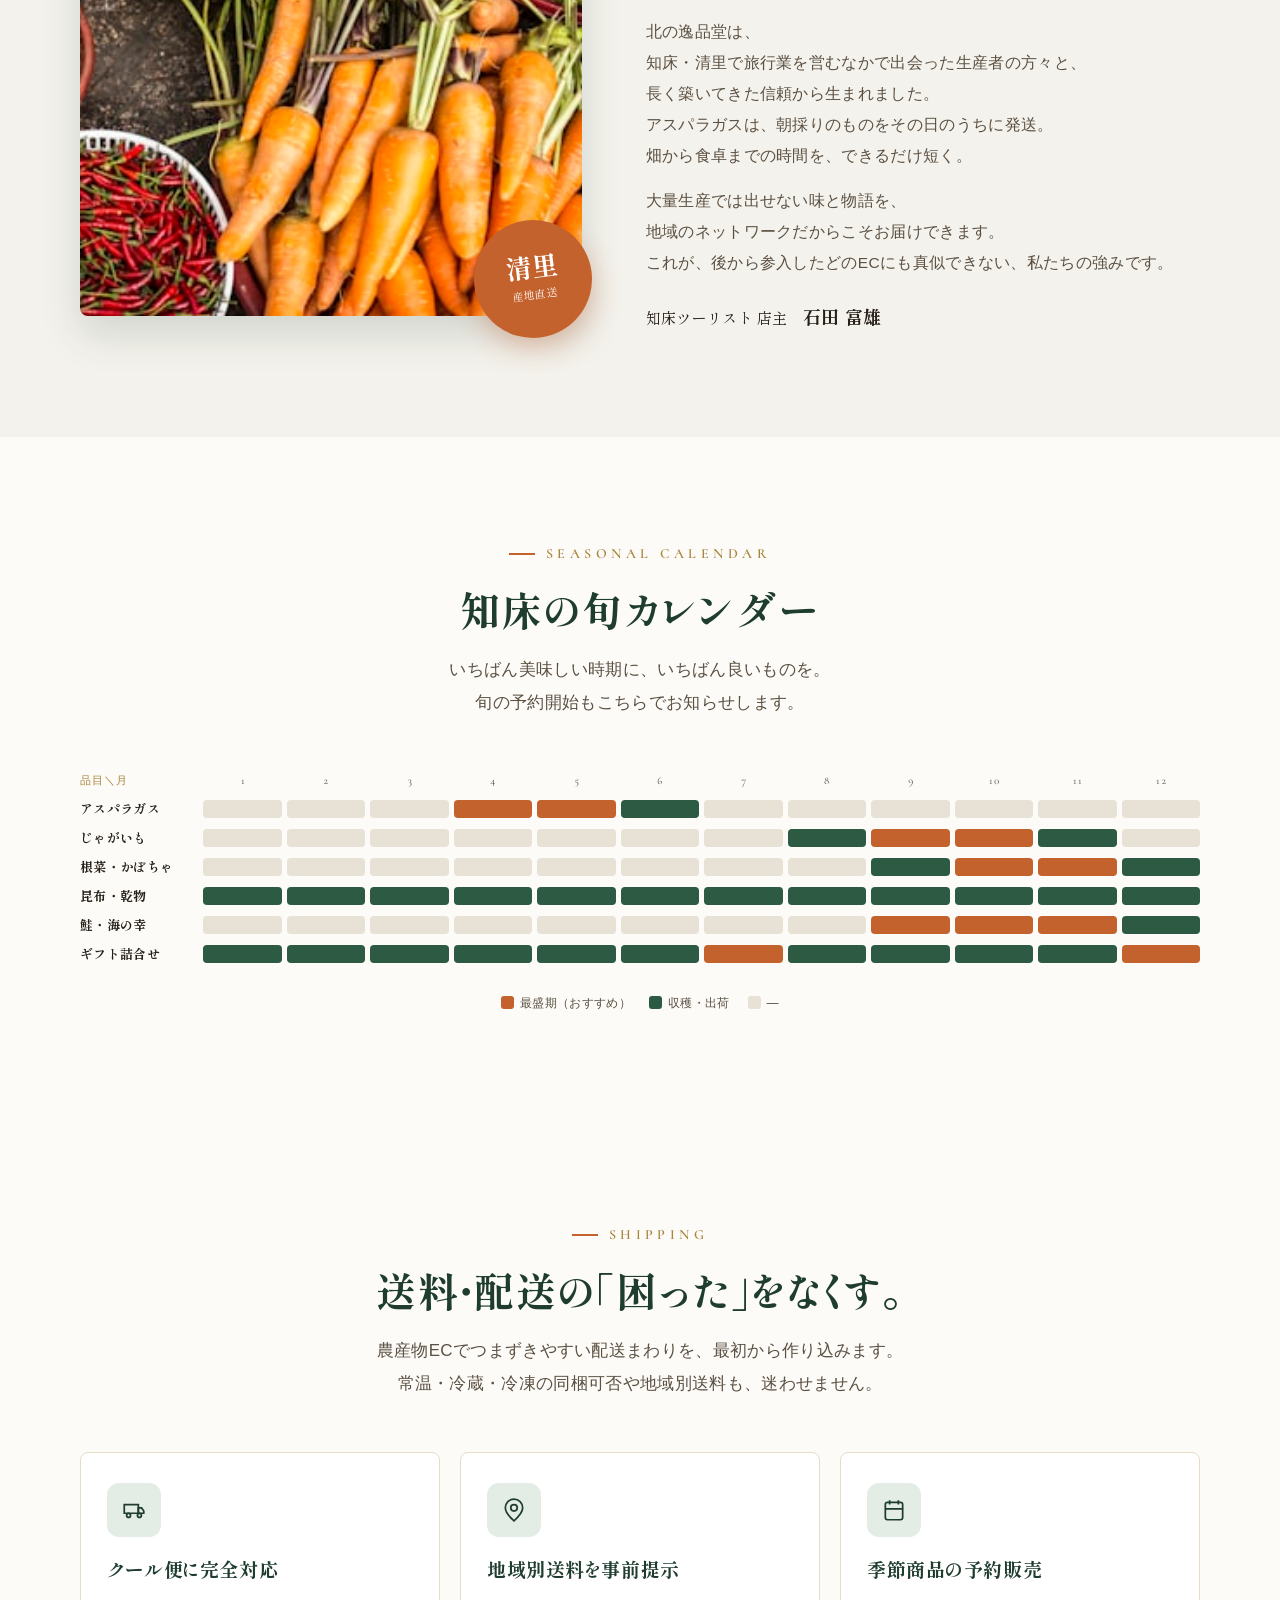
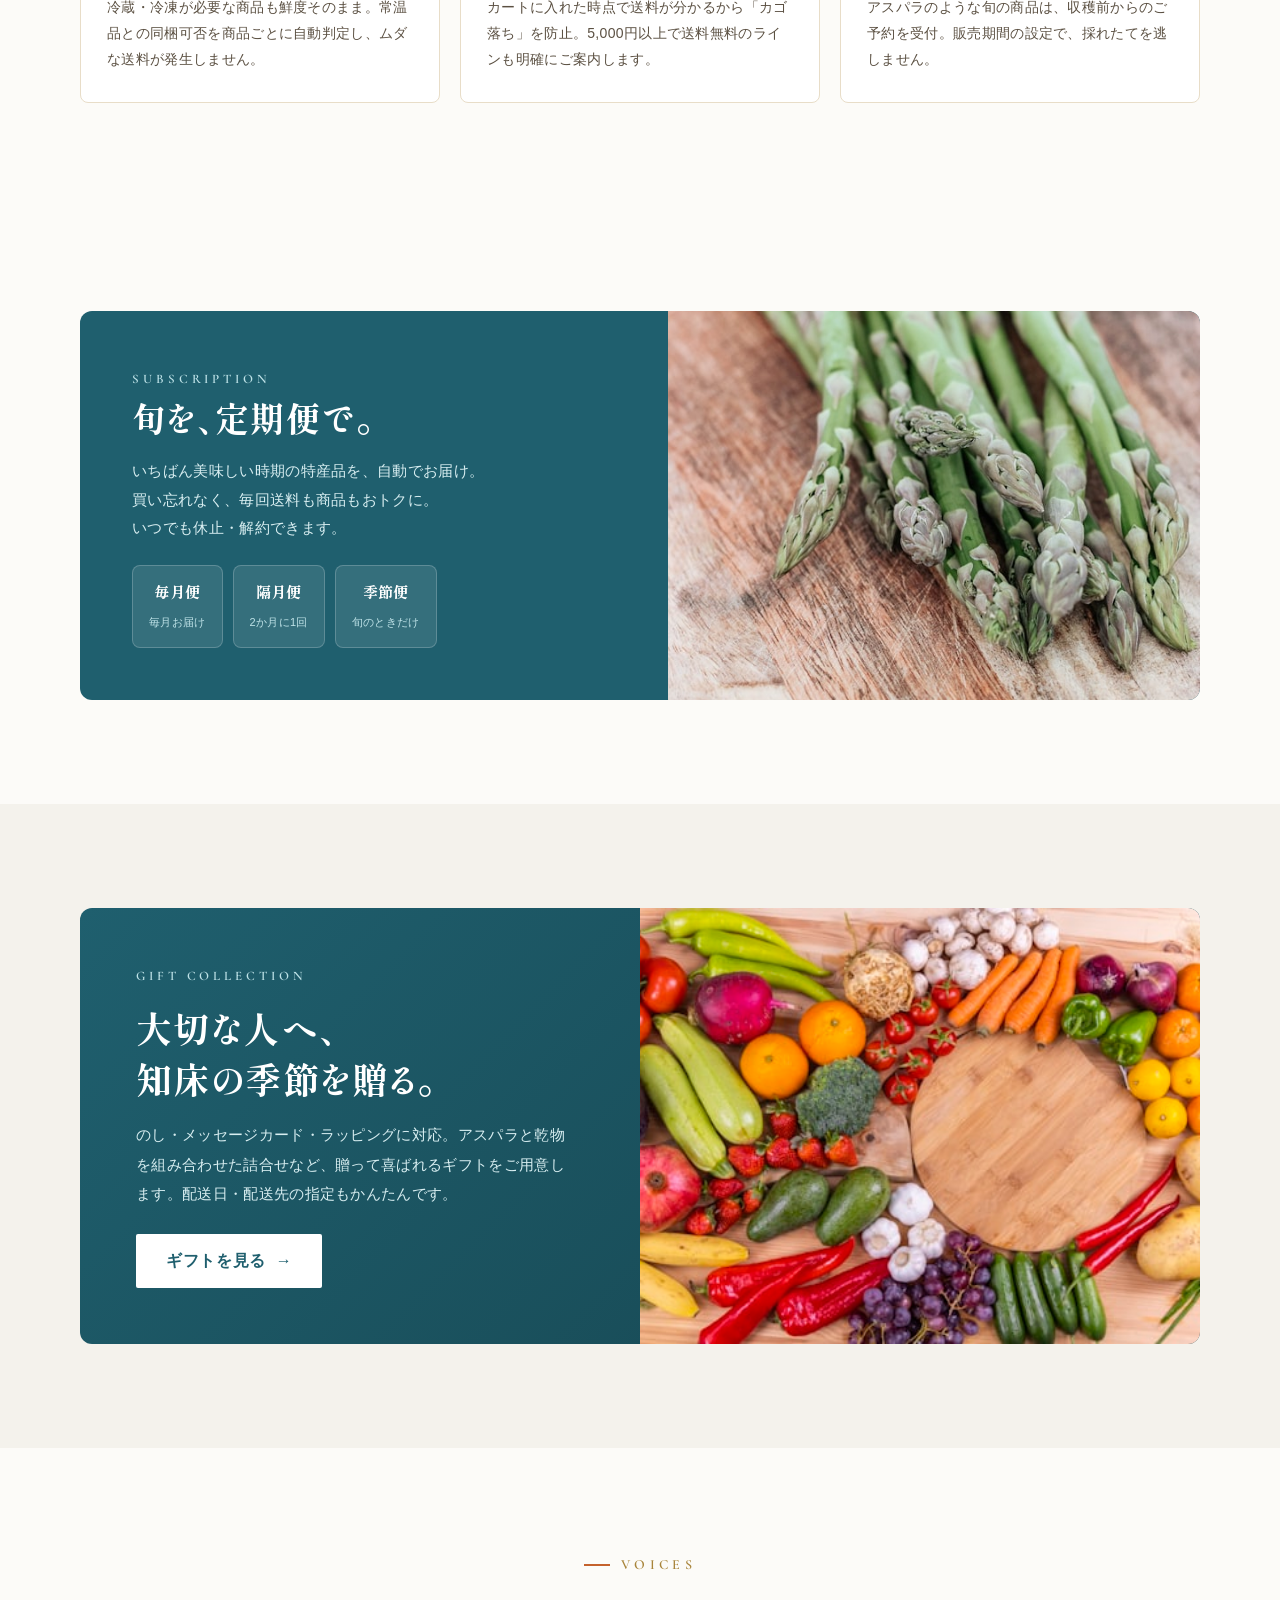
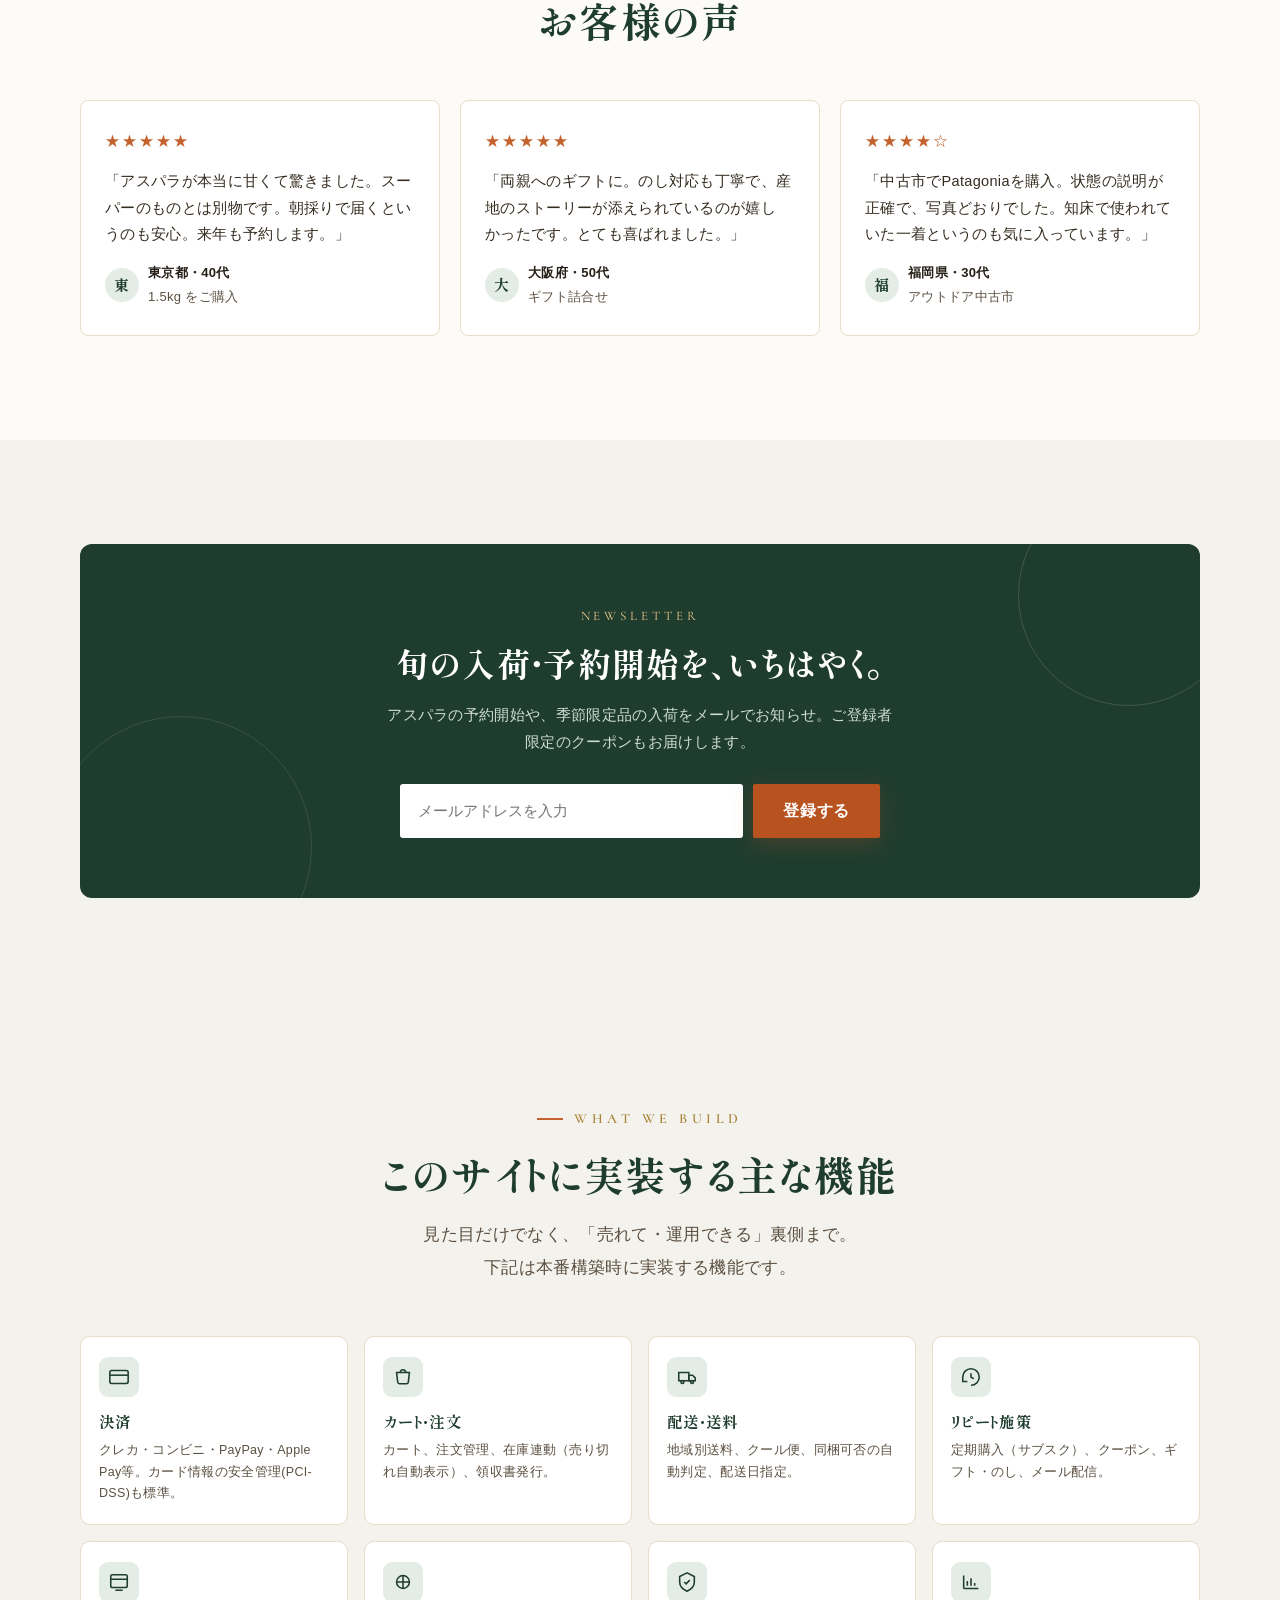
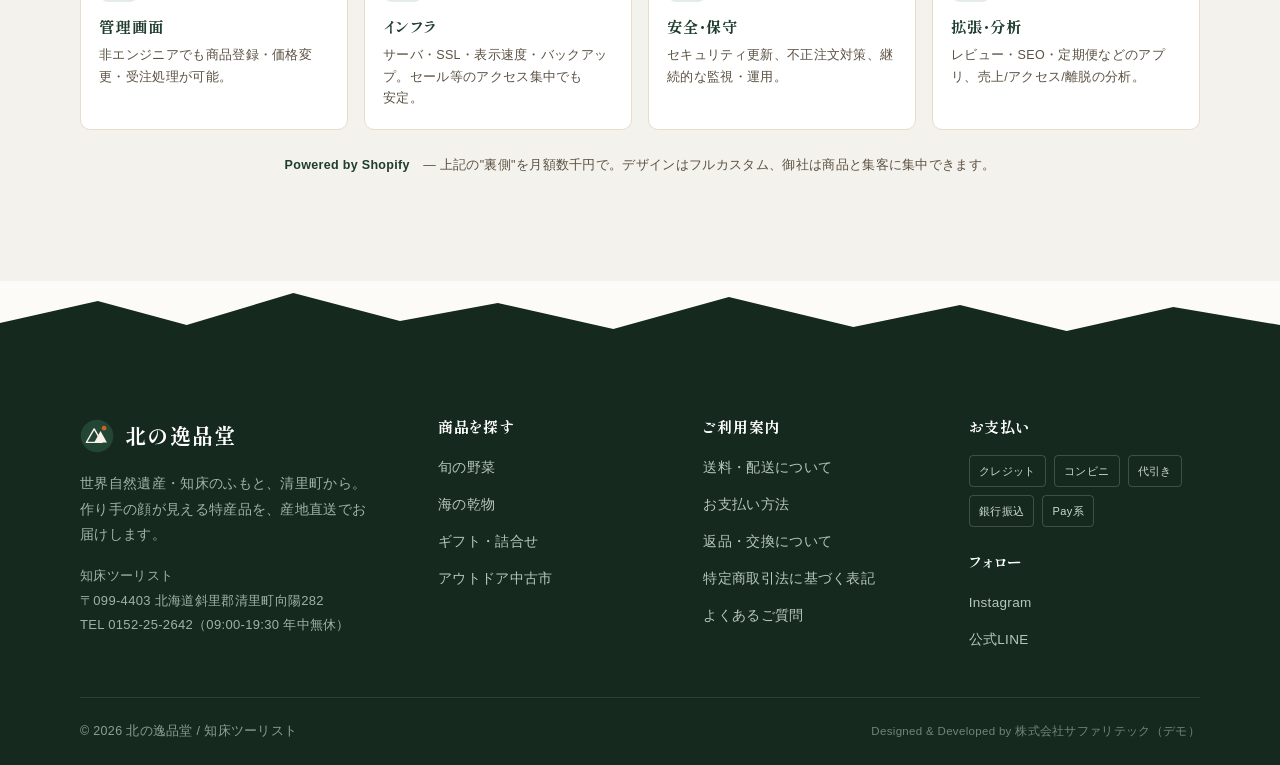
==== commit 6f0eb8d4: "生産者カードに作り手の顔（サンプル）を追加 畑/収穫バナーに円形の生産者ポートレートを重ねる食べチョク型に。face1-3を追加。  Co-Authored-By: Claude Opus 4.8 (" ====
--- a/index.html
+++ b/index.html
@@ -353,9 +353,10 @@
   .producers .p-grid{display:grid;grid-template-columns:repeat(3,1fr);gap:24px;}
   .pcard{background:var(--white);border:1px solid var(--line-soft);border-radius:10px;overflow:hidden;box-shadow:0 6px 18px rgba(31,61,47,.08);transition:transform .35s var(--ease),box-shadow .35s var(--ease);}
   .pcard:hover{transform:translateY(-5px);box-shadow:0 16px 32px rgba(31,61,47,.15);}
-  .pcard .pimg{aspect-ratio:3/2;background-size:cover;background-position:center;position:relative;}
-  .pcard .pimg .crop{position:absolute;left:12px;bottom:12px;background:rgba(31,61,47,.92);color:#fff;font-size:12px;font-weight:700;padding:5px 12px;border-radius:30px;letter-spacing:.03em;}
-  .pcard .pbody{padding:18px 20px 22px;}
+  .pcard .pimg{aspect-ratio:3/1.7;background-size:cover;background-position:center;position:relative;}
+  .pcard .pimg .crop{position:absolute;right:12px;top:12px;background:rgba(31,61,47,.92);color:#fff;font-size:12px;font-weight:700;padding:5px 12px;border-radius:30px;letter-spacing:.03em;}
+  .pcard .pbody{padding:34px 20px 22px;position:relative;}
+  .pcard .pface{width:66px;height:66px;border-radius:50%;border:3px solid #fff;box-shadow:0 4px 12px rgba(31,61,47,.2);background-size:cover;background-position:center;position:absolute;top:-33px;left:20px;background-color:var(--forest-soft);}
   .pcard .pregion{font-family:var(--eng);font-size:11px;letter-spacing:.18em;text-transform:uppercase;color:var(--gold);}
   .pcard h3{font-family:var(--mincho);font-size:18px;color:var(--forest);margin-top:5px;letter-spacing:.03em;}
   .pcard .quote{font-family:var(--mincho);font-size:14.5px;color:var(--ink);line-height:1.75;margin-top:12px;padding-left:14px;border-left:2.5px solid var(--autumn);}
@@ -688,6 +689,7 @@
       <article class="pcard reveal" data-d="1">
         <div class="pimg" style="background-image:url('assets/img/producer1.jpg')"><span class="crop">アスパラガス</span></div>
         <div class="pbody">
+          <div class="pface" style="background-image:url('assets/img/face1.jpg')"></div>
           <div class="pregion">Koshimizu, Hokkaido</div>
           <h3>小清水 アスパラ農家</h3>
           <p class="quote">「朝3時起き。いちばん甘い瞬間に穂先を摘みます。」</p>
@@ -697,6 +699,7 @@
       <article class="pcard reveal" data-d="2">
         <div class="pimg" style="background-image:url('assets/img/producer2.jpg')"><span class="crop">じゃがいも・根菜</span></div>
         <div class="pbody">
+          <div class="pface" style="background-image:url('assets/img/face2.jpg')"></div>
           <div class="pregion">Kiyosato, Hokkaido</div>
           <h3>清里 畑作農家</h3>
           <p class="quote">「土が違う。だから、味が濃い。」</p>
@@ -706,6 +709,7 @@
       <article class="pcard reveal" data-d="3">
         <div class="pimg" style="background-image:url('assets/img/producer3.jpg')"><span class="crop">乾物・ギフト</span></div>
         <div class="pbody">
+          <div class="pface" style="background-image:url('assets/img/face3.jpg')"></div>
           <div class="pregion">Shari, Hokkaido</div>
           <h3>知床 目利きの店主</h3>
           <p class="quote">「自分が贈りたいものだけを、詰めています。」</p>
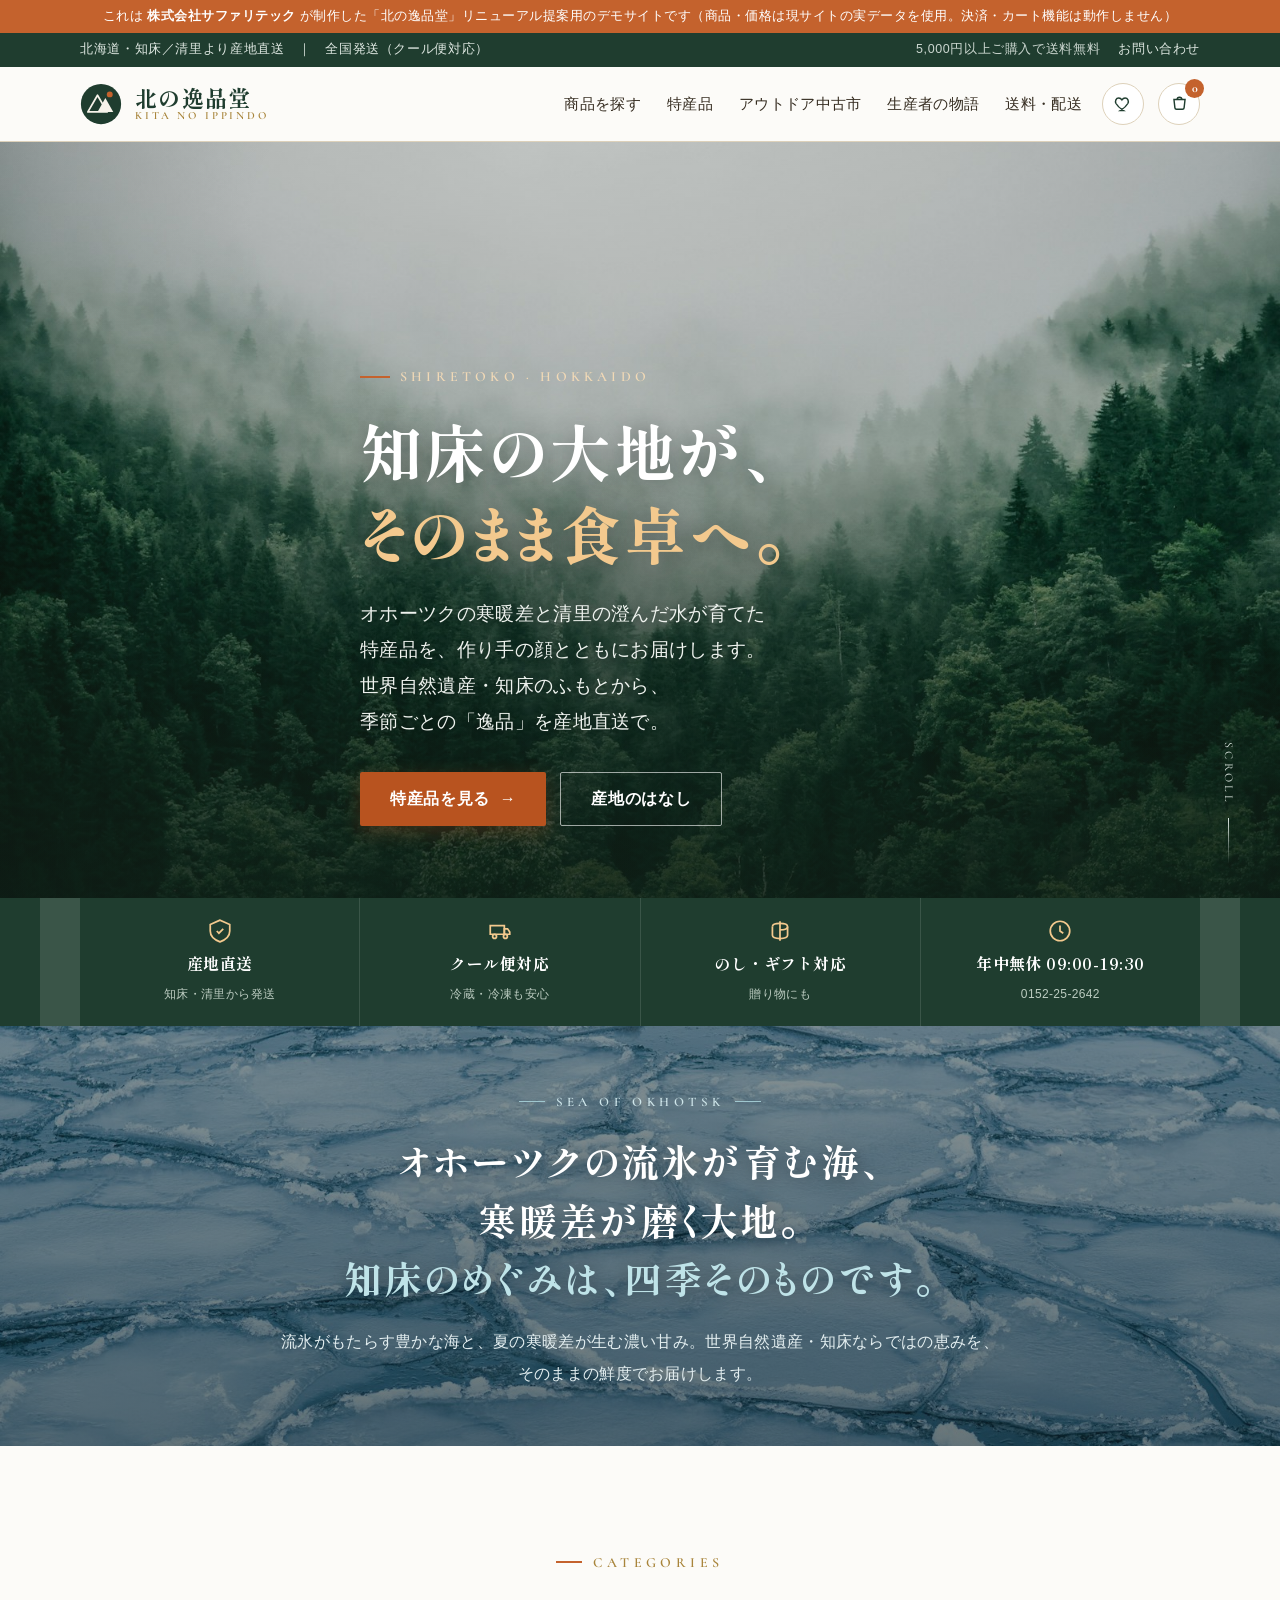
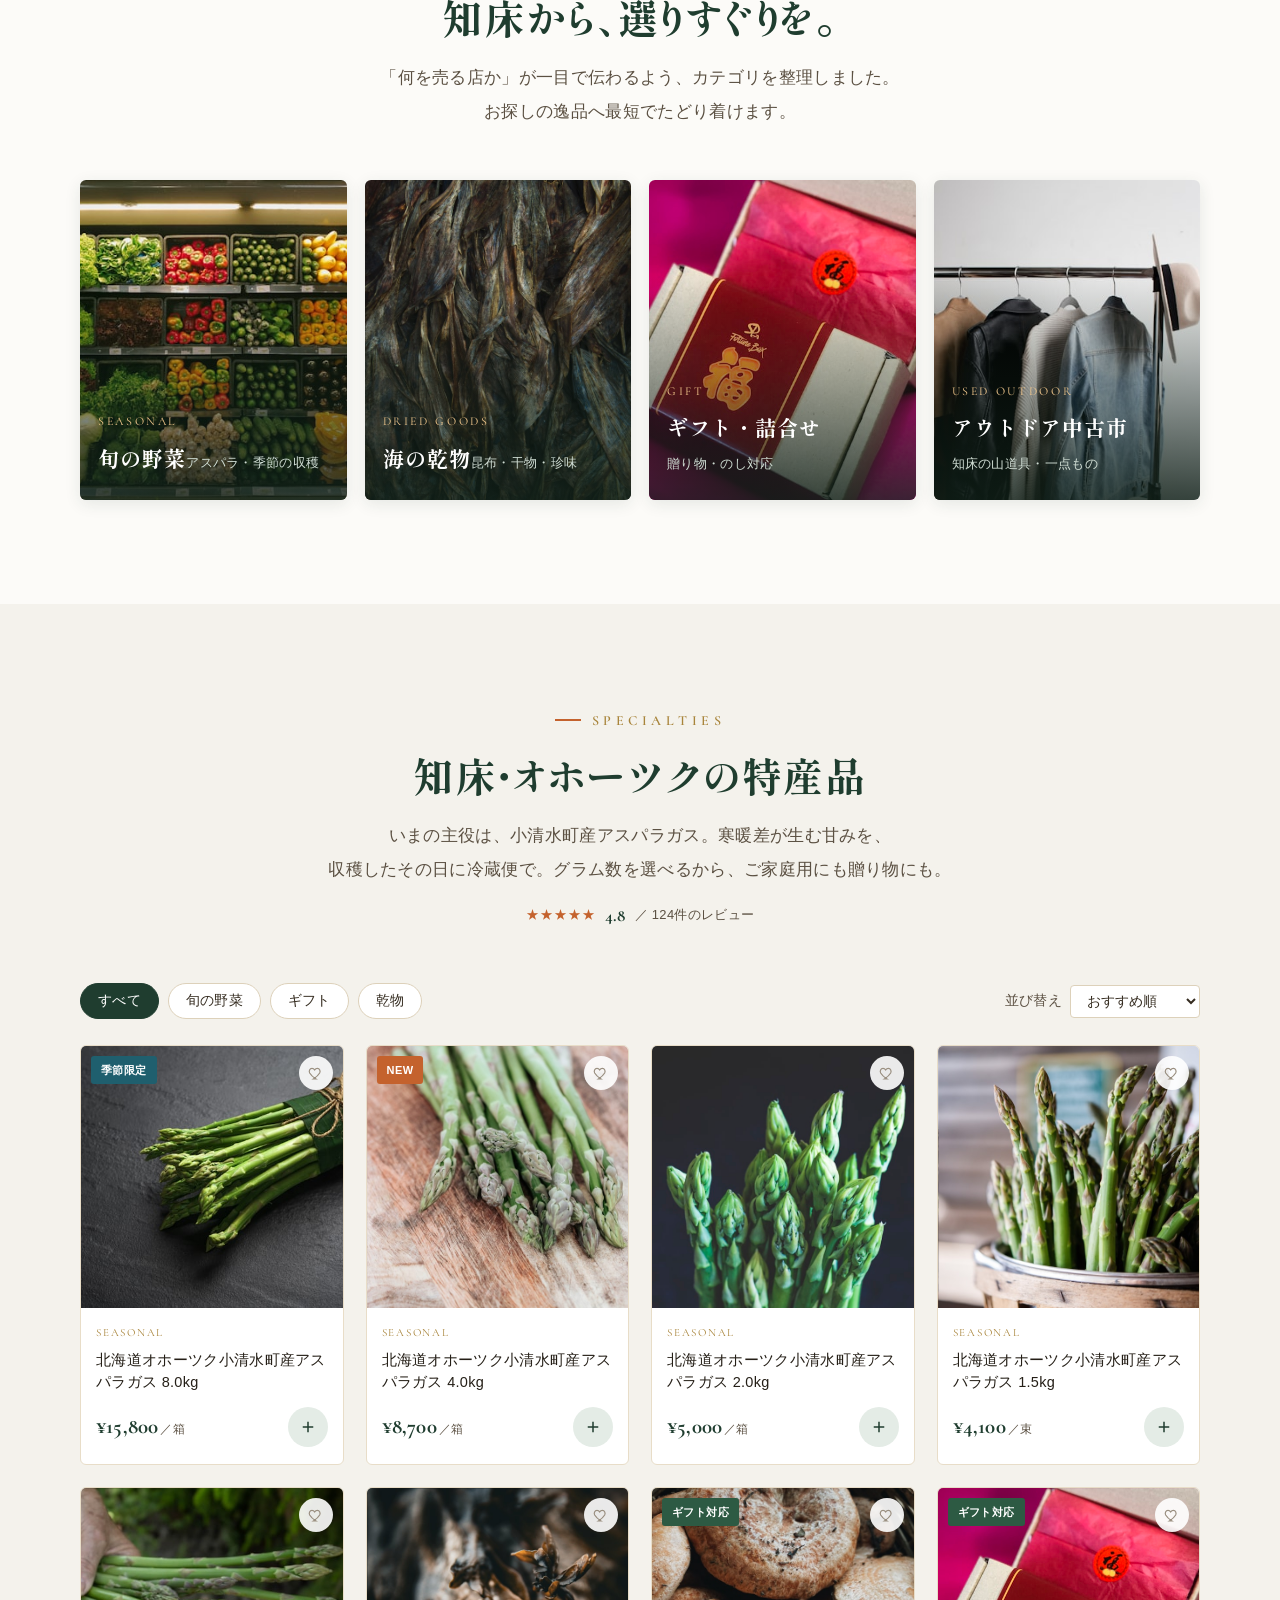
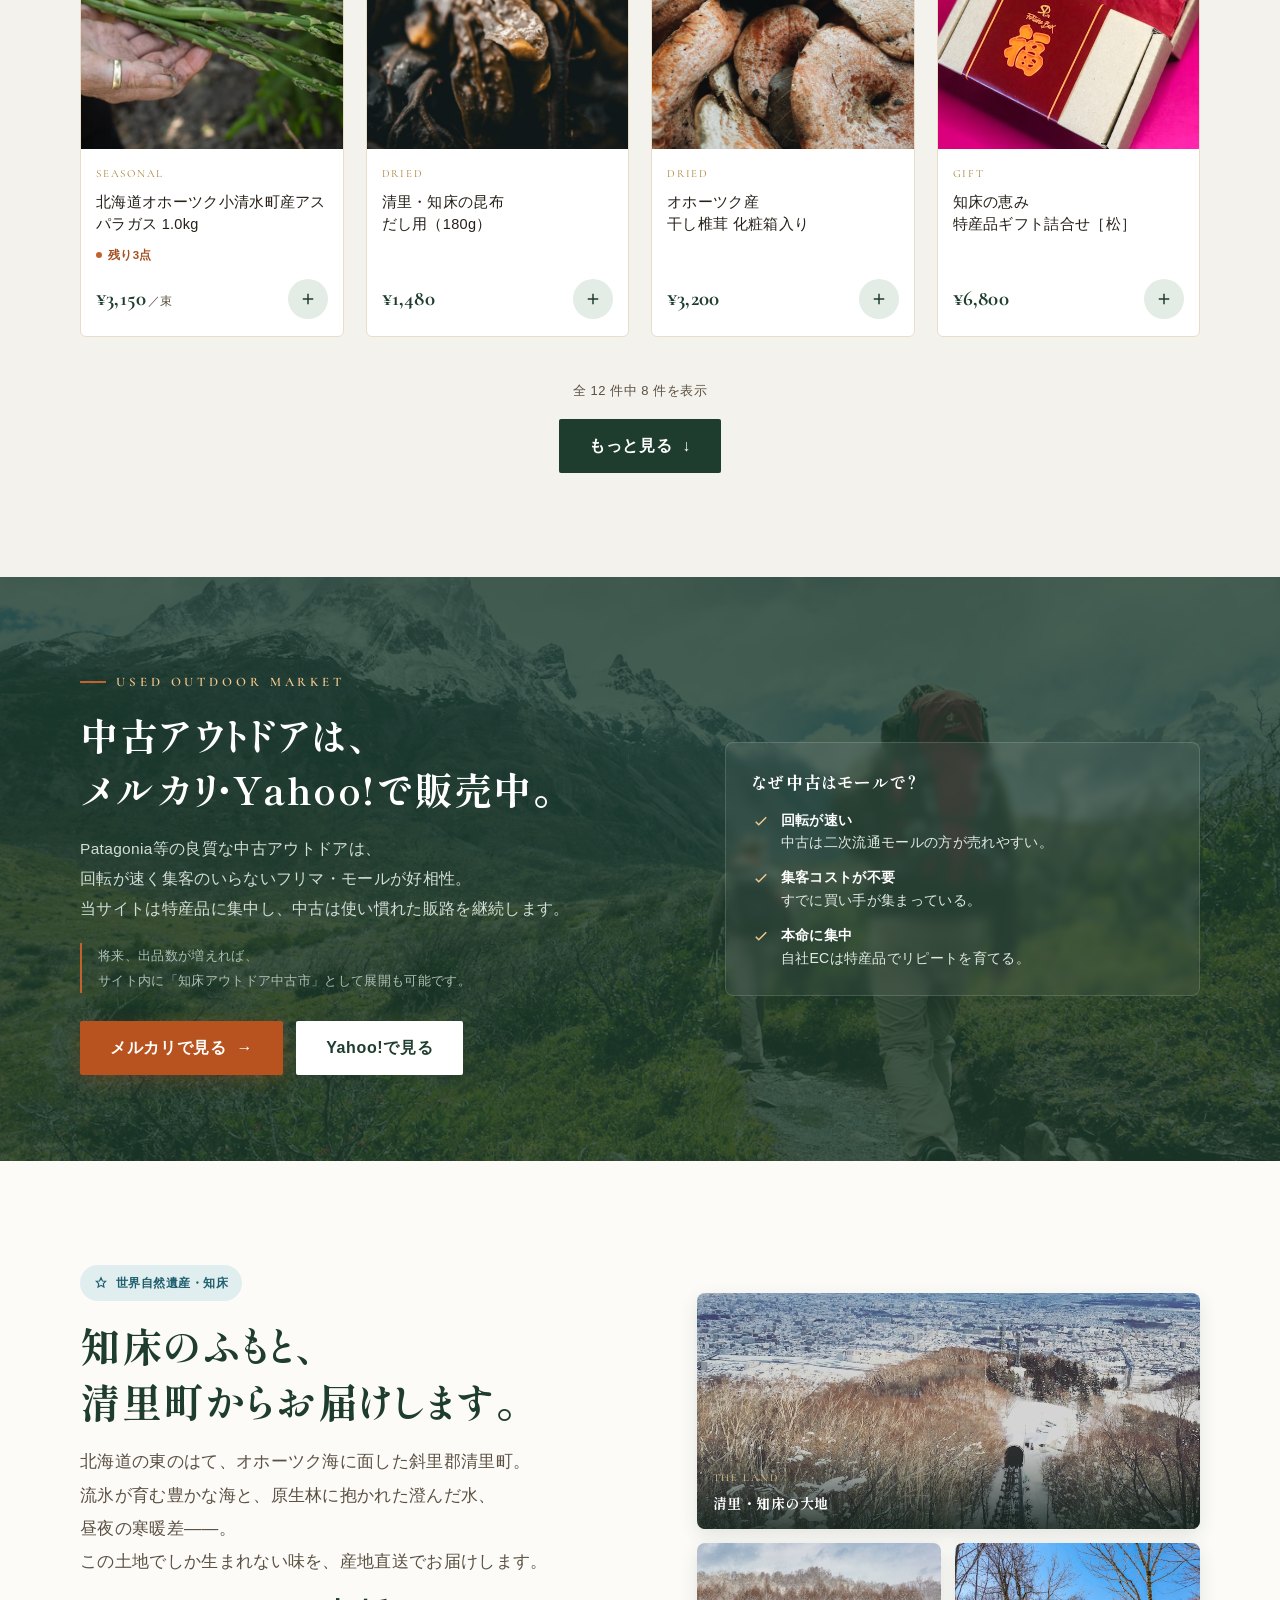
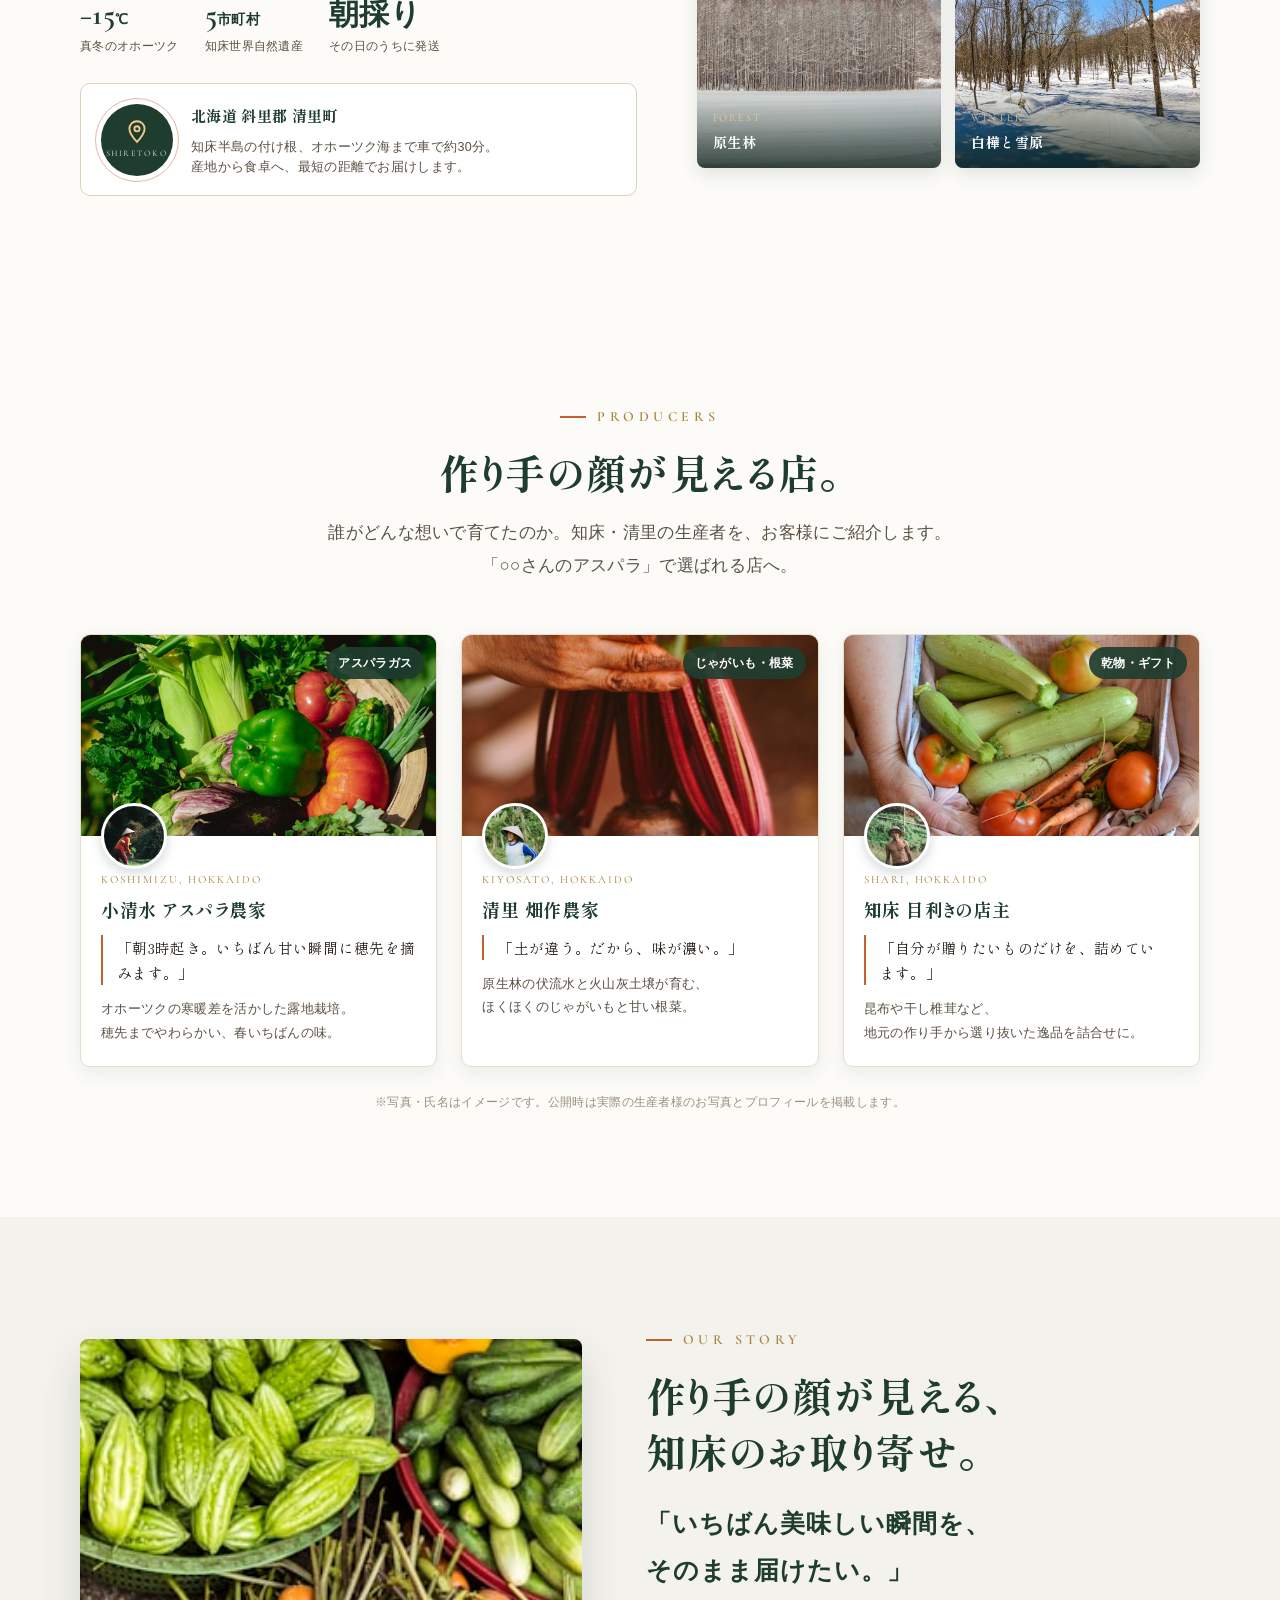
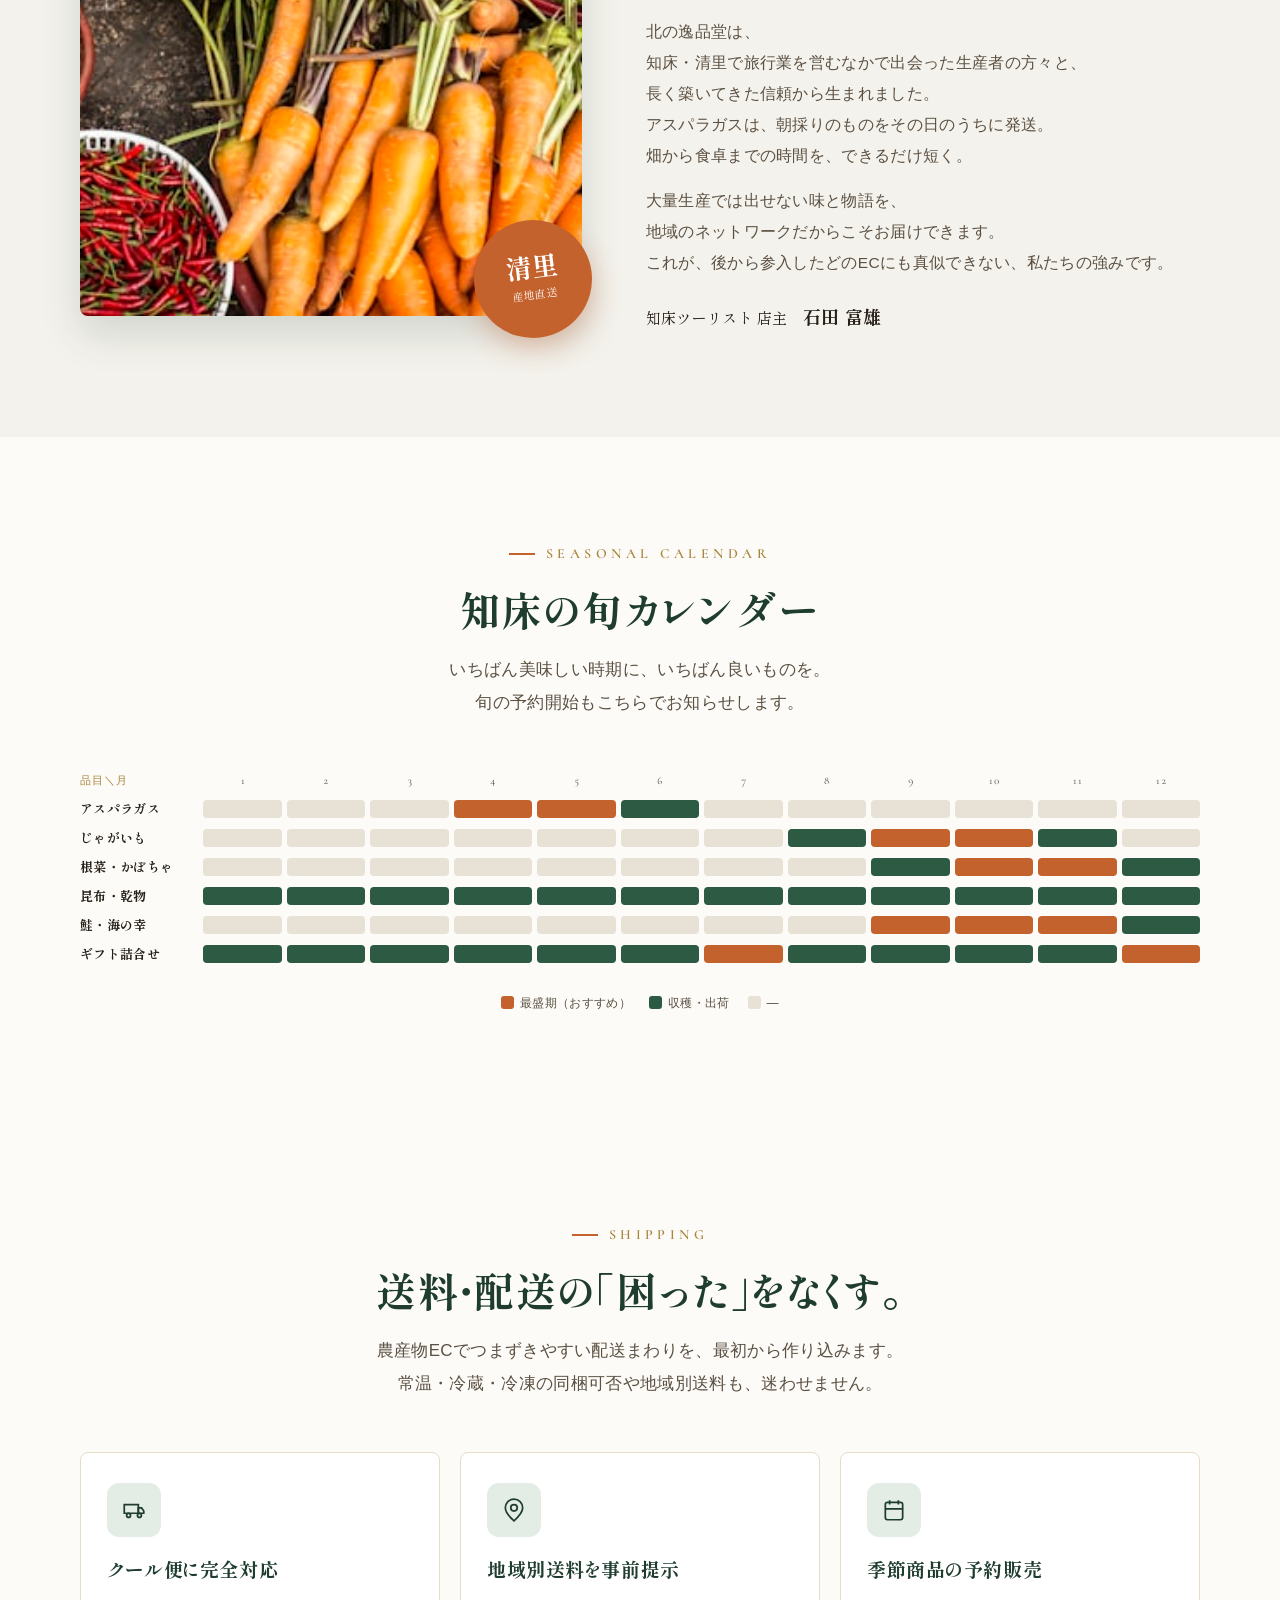
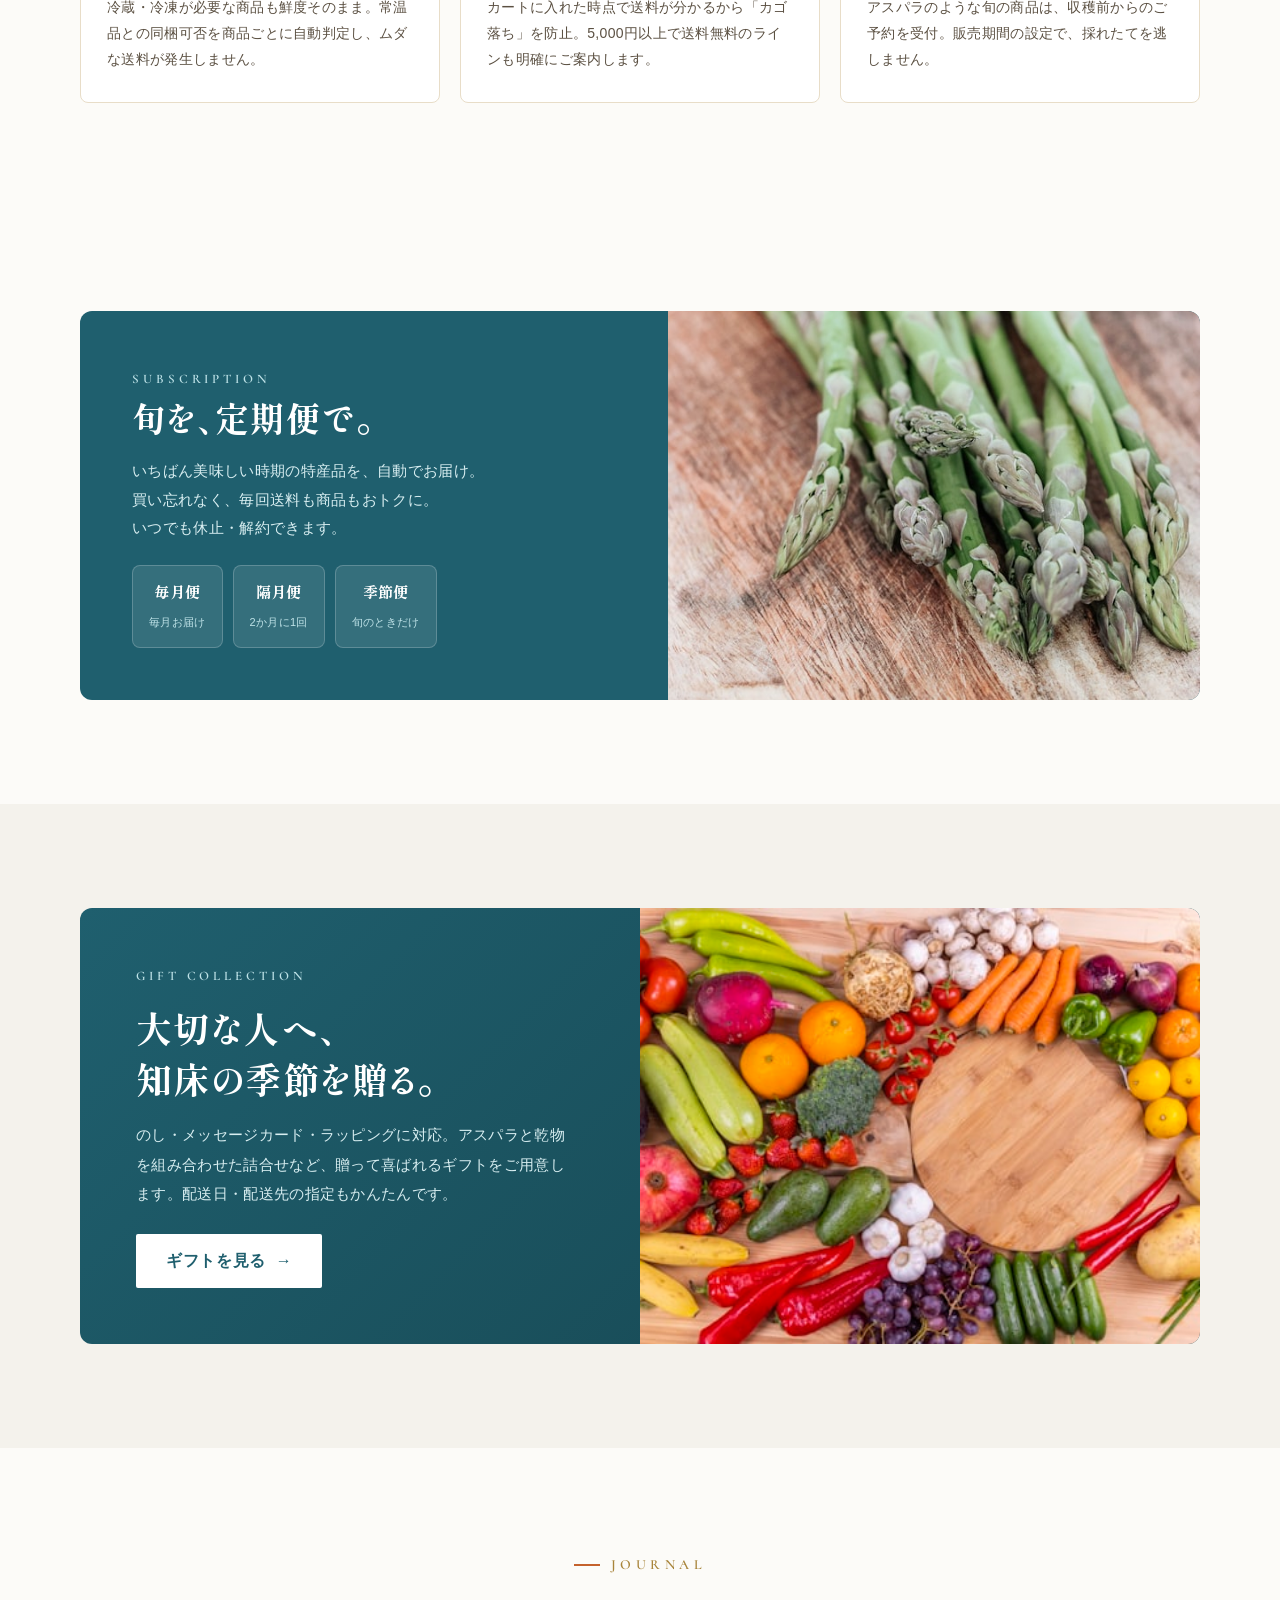
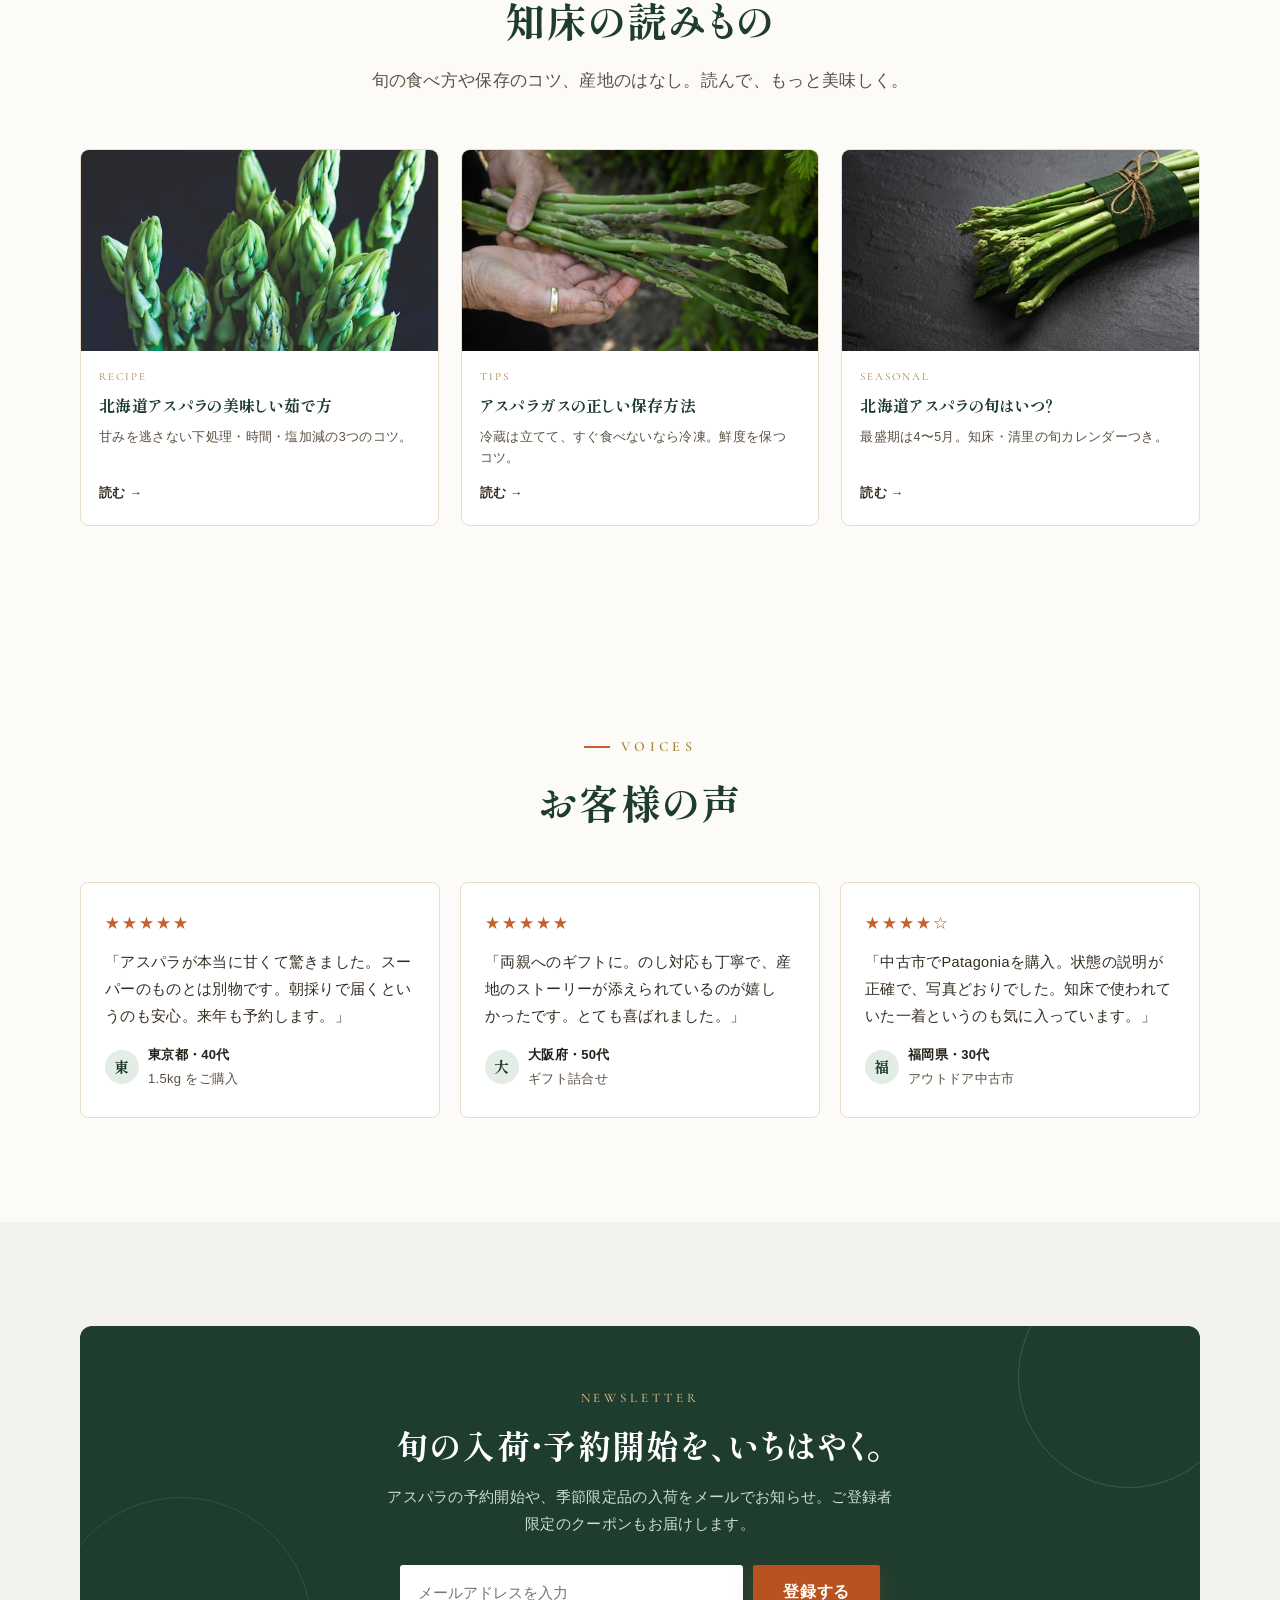
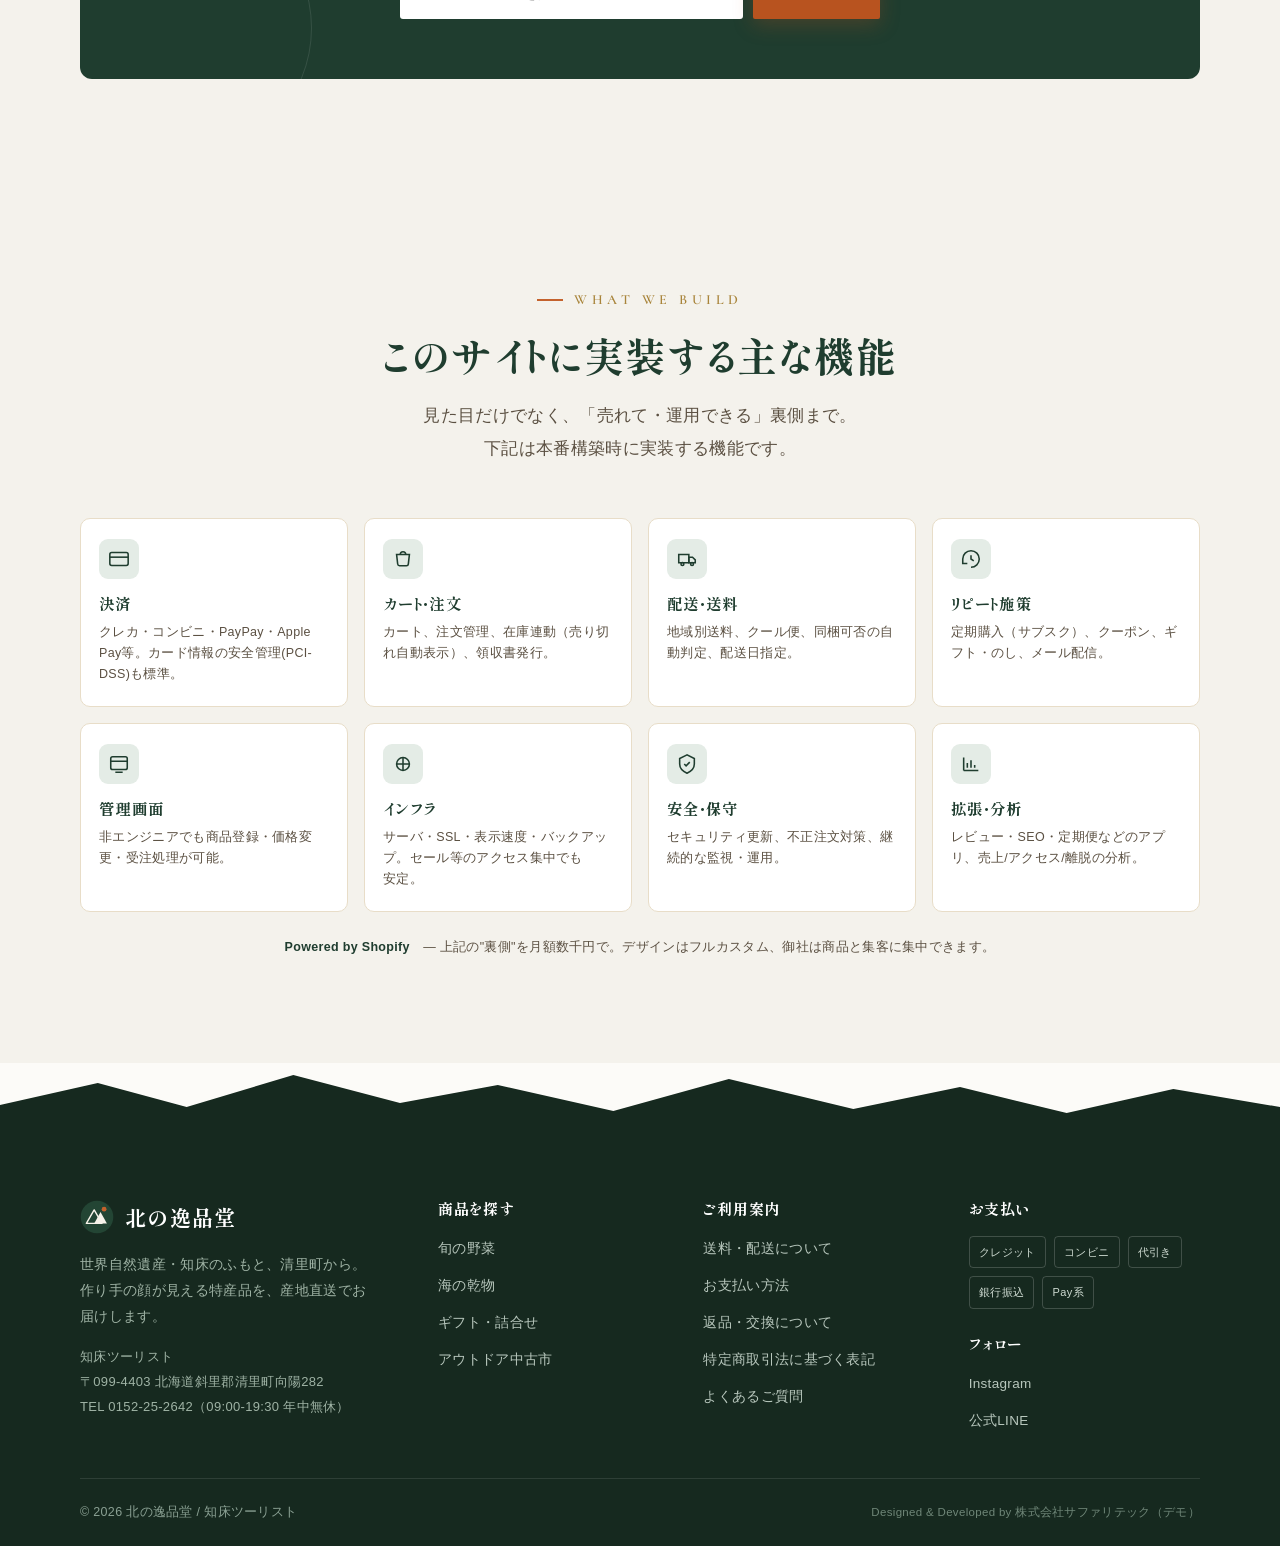
==== commit 725993e2: "SEO記事をコラムページとしてサイトに実装 - blog/に記事3本（茹で方・保存・旬）＋共有CSS assets/article.css - トップに「読みもの」セクション追加、商品⇄記事で相互内部" ====
--- a/index.html
+++ b/index.html
@@ -405,6 +405,18 @@
   .caps .powered b{color:var(--forest);font-weight:700;}
   @media(max-width:920px){.caps .cap-grid{grid-template-columns:repeat(2,1fr);}}
   @media(max-width:520px){.caps .cap-grid{grid-template-columns:1fr;}}
+
+  /* ============ 読みもの（コラム） ============ */
+  .reading .r-grid{display:grid;grid-template-columns:repeat(3,1fr);gap:22px;}
+  .acard{background:var(--white);border:1px solid var(--line-soft);border-radius:9px;overflow:hidden;display:flex;flex-direction:column;transition:transform .35s var(--ease),box-shadow .35s var(--ease);}
+  .acard:hover{transform:translateY(-5px);box-shadow:0 14px 30px rgba(31,61,47,.14);}
+  .acard .ai{aspect-ratio:16/9;background-size:cover;background-position:center;}
+  .acard .ab{padding:16px 18px 20px;display:flex;flex-direction:column;flex:1;}
+  .acard .at{font-family:var(--eng);font-size:11px;letter-spacing:.18em;text-transform:uppercase;color:var(--gold);}
+  .acard h3{font-family:var(--mincho);font-size:16px;color:var(--forest);margin-top:6px;line-height:1.55;}
+  .acard p{font-size:12.5px;color:var(--ink-soft);line-height:1.7;margin-top:9px;flex:1;}
+  .acard .more{font-size:12.5px;color:var(--autumn-d);font-weight:700;margin-top:12px;}
+  @media(max-width:860px){.reading .r-grid{grid-template-columns:1fr;max-width:420px;margin:0 auto;}}
 </style>
 <link rel="canonical" href="https://shiretokotourist.com/ec/" />
 <!-- 構造化データ（JSON-LD）: 検索結果に店舗情報・価格・★を出すためのSEO実装デモ -->
@@ -820,6 +832,31 @@
   </div>
 </section>
 
+<!-- 読みもの（コラム） -->
+<section class="section reading" id="reading">
+  <div class="wrap">
+    <div class="sec-head reveal">
+      <span class="sec-tag">Journal</span>
+      <h2 class="sec-title">知床の読みもの</h2>
+      <p class="sec-lead"><span class="np">旬の食べ方や保存のコツ、産地のはなし。</span><span class="np">読んで、もっと美味しく。</span></p>
+    </div>
+    <div class="r-grid">
+      <a class="acard reveal" data-d="1" href="blog/asparagus-yudekata.html">
+        <div class="ai" style="background-image:url('assets/img/asparagus3.jpg')"></div>
+        <div class="ab"><div class="at">Recipe</div><h3>北海道アスパラの美味しい茹で方</h3><p>甘みを逃さない下処理・時間・塩加減の3つのコツ。</p><div class="more">読む →</div></div>
+      </a>
+      <a class="acard reveal" data-d="2" href="blog/asparagus-hozon.html">
+        <div class="ai" style="background-image:url('assets/img/asparagus5.jpg')"></div>
+        <div class="ab"><div class="at">Tips</div><h3>アスパラガスの正しい保存方法</h3><p>冷蔵は立てて、すぐ食べないなら冷凍。鮮度を保つコツ。</p><div class="more">読む →</div></div>
+      </a>
+      <a class="acard reveal" data-d="3" href="blog/hokkaido-asparagus-shun.html">
+        <div class="ai" style="background-image:url('assets/img/asparagus1.jpg')"></div>
+        <div class="ab"><div class="at">Seasonal</div><h3>北海道アスパラの旬はいつ？</h3><p>最盛期は4〜5月。知床・清里の旬カレンダーつき。</p><div class="more">読む →</div></div>
+      </a>
+    </div>
+  </div>
+</section>
+
 <!-- レビュー -->
 <section class="section">
   <div class="wrap">
